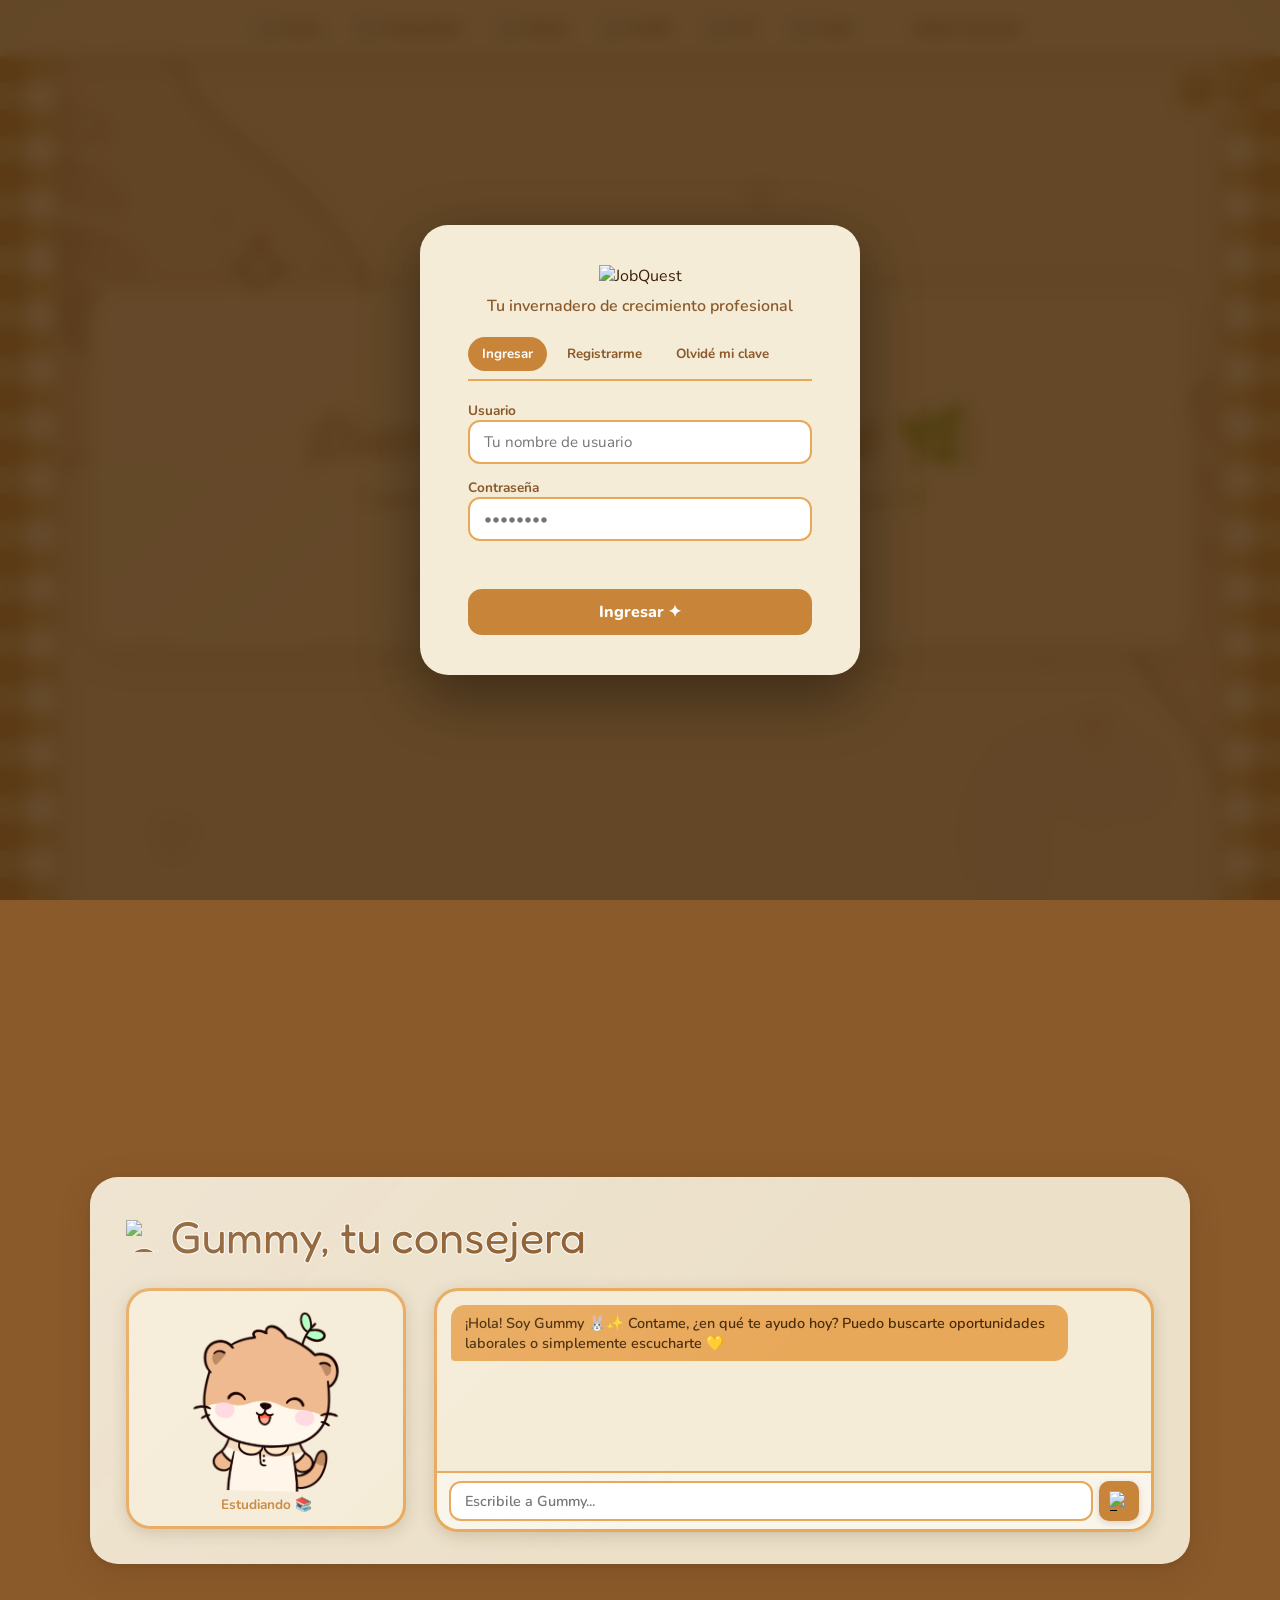
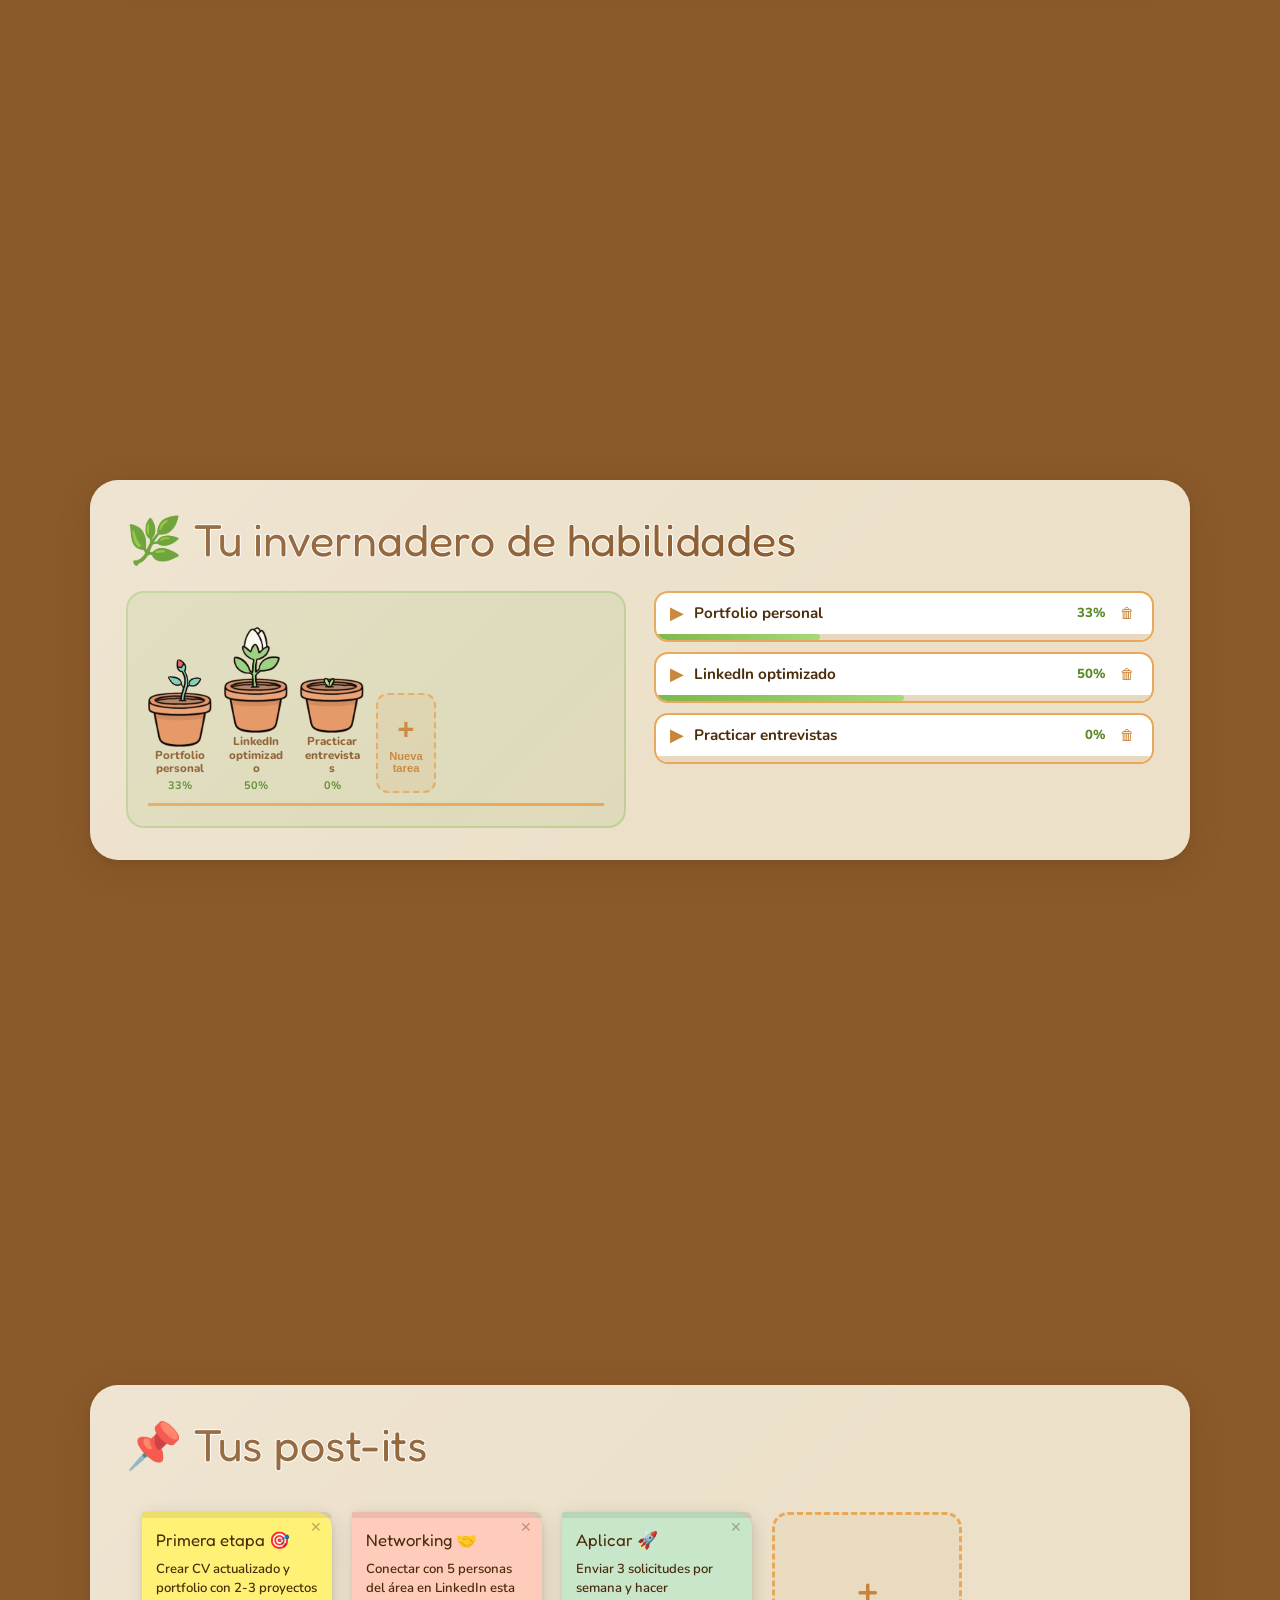
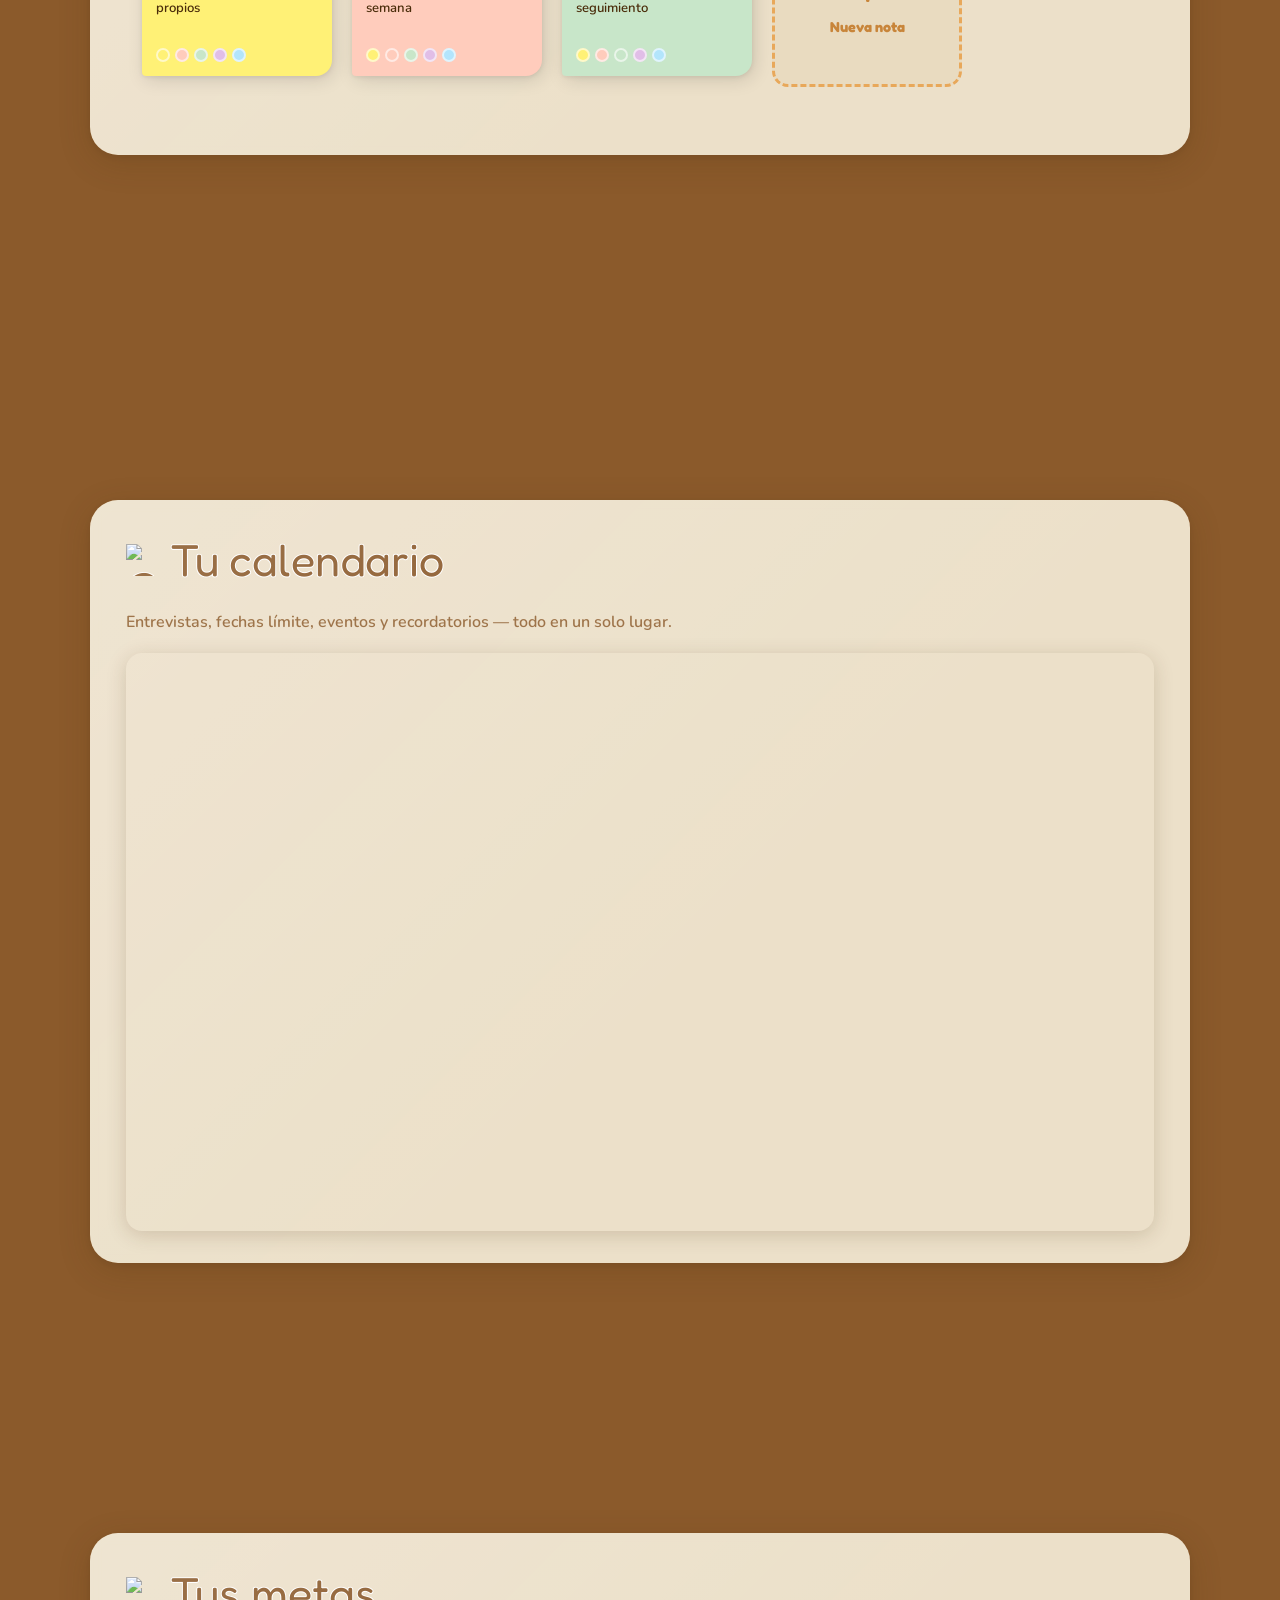
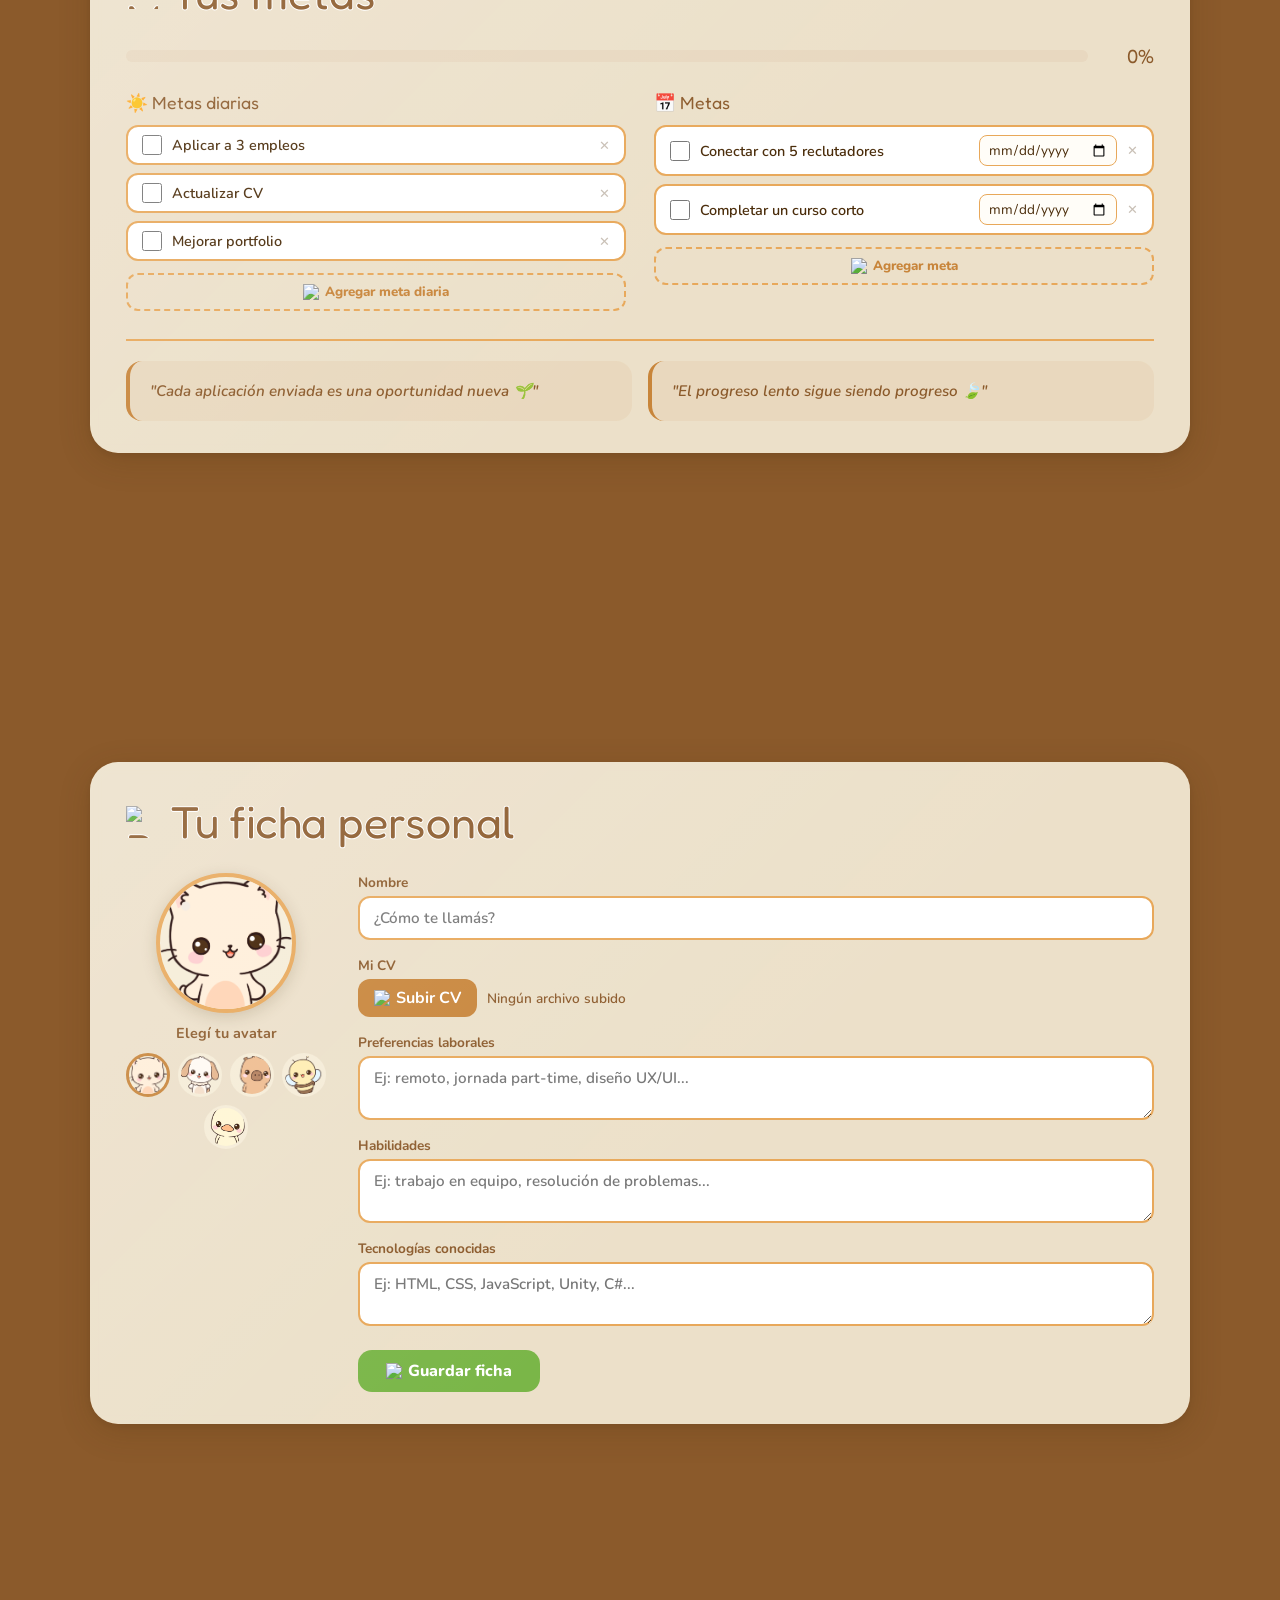
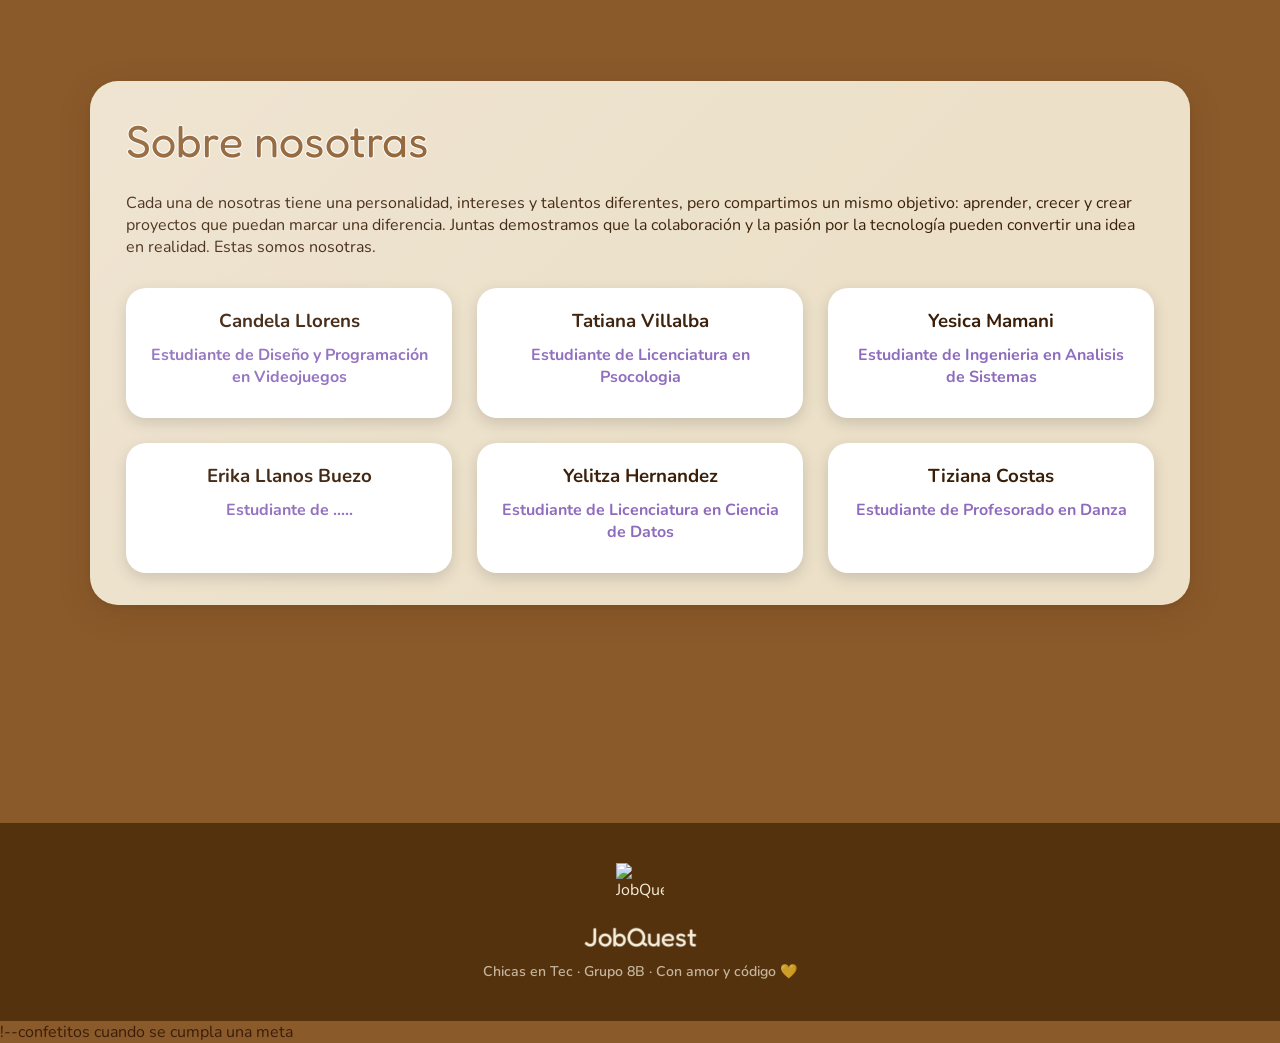
==== MainStructure.html @ 1eeaf011 "Agregué sección Sobre nosotras" ====
<!DOCTYPE html>
<!--
  ╔══════════════════════════════════════════════════════════════╗
  ║               JOBQUEST ✿ GUMMY ✿ TU ESPACIO COZY            ║
  ║         Chicas en Tec · Grupo 8B                            ║
  ╠══════════════════════════════════════════════════════════════╣
  ║  IMÁGENES REQUERIDAS (colocar en la misma carpeta):          ║
  ║    gummy-idle1.png  gummy-idle2.png  gummy-pat.png  gummy-study.png ║
  ║    avatar-bunny.png  avatar-cat.png  avatar-fox.png  avatar-panda.png ║
  ║    avatar-koala.png  avatar-raccoon.png  avatar-cow.png  avatar-pig.png ║
  ║    avatar-octopus.png  avatar-butterfly.png                        ║
  ║    bg-pattern-1.png  bg-pattern-2.png  frame-left.png  frame-right.png ║
  ║    icon-home.png  icon-calendar.png  icon-goals.png  icon-profile.png ║
  ║    icon-cv.png  icon-chat.png  icon-sfx.png  icon-sfx-muted.png    ║
  ║    icon-music.png  icon-music-muted.png  icon-send.png  icon-add.png ║
  ║    icon-expand.png  icon-delete.png  icon-check.png  icon-uncheck.png ║
  ║    icon-save.png  icon-upload.png  icon-close.png                  ║
  ║    icon-track-0.png  icon-track-1.png  icon-track-2.png  icon-track-off.png ║
  ║    badge-space.png  badge-rhythm.png  badge-future.png            ║
  ║    logo-jobquest.png  footer-emoji.png                           ║
  ╚══════════════════════════════════════════════════════════════╝
-->
<html lang="es">
<head>
  <meta charset="UTF-8">
  <meta name="viewport" content="width=device-width, initial-scale=1.0">
  <title>JobQuest ✿ Gummy, tu espacio cozy</title>

  <link href="https://fonts.googleapis.com/css2?family=Nunito:wght@400;600;700;800;900&family=Fredoka+One&display=swap" rel="stylesheet">
  <link rel="stylesheet" href="MainStyle.css">
</head>

<body class="day">

<!-- ═══════════════════════════════════════════════════════════════
     PANTALLA DE LOGIN
═════════════════════════════════════════════════════════════════ -->
<div id="login-screen">
  <div class="login-card reveal visible">
    <div class="login-logo"><img src="logo-jobquest.png" alt="JobQuest" class="login-logo-img"></div>
    <div class="login-sub">Tu invernadero de crecimiento profesional</div>

    <div class="login-tabs">
      <button class="login-tab-btn interactive active" data-tab="ingresar">Ingresar</button>
      <button class="login-tab-btn interactive" data-tab="registrarme">Registrarme</button>
      <button class="login-tab-btn interactive" data-tab="recuperar">Olvidé mi clave</button>
    </div>

    <form class="login-tab-panel active" id="tab-ingresar" autocomplete="off">
      <label class="login-label">Usuario
        <input type="text" id="login-user" class="login-input" placeholder="Tu nombre de usuario" required>
      </label>
      <label class="login-label">Contraseña
        <input type="password" id="login-pass" class="login-input" placeholder="••••••••" required>
      </label>
      <div class="login-error" id="login-error"></div>
      <button type="submit" class="login-submit-btn interactive">Ingresar ✦</button>
    </form>

    <form class="login-tab-panel" id="tab-registrarme" autocomplete="off">
      <label class="login-label">Nombre
        <input type="text" id="register-name" class="login-input" placeholder="¿Cómo te llamás?" required>
      </label>
      <label class="login-label">Usuario
        <input type="text" id="register-user" class="login-input" placeholder="Elegí un usuario" required>
      </label>
      <label class="login-label">Contraseña
        <input type="password" id="register-pass" class="login-input" placeholder="••••••••" required>
      </label>
      <div class="login-error" id="register-error"></div>
      <button type="submit" class="login-submit-btn interactive">Crear mi cuenta 🌱</button>
    </form>

    <form class="login-tab-panel" id="tab-recuperar" autocomplete="off">
      <label class="login-label">Usuario o email
        <input type="text" id="recover-user" class="login-input" placeholder="Tu usuario o email" required>
      </label>
      <div class="login-note">🌿 Por ahora esta función funciona solo con Local Storage.</div>
      <button type="submit" class="login-submit-btn interactive">Enviar instrucciones</button>
    </form>
  </div>
</div>

<!-- ── BARRA DE ATAJOS SUPERIOR (sticky) ──────────────────────── -->
<nav class="top-navbar" id="top-navbar">
  <a href="#section-inicio"><img src="icon-home.png" alt="Inicio" class="nav-icon"> Inicio</a>
  <a href="#section-calendario"><img src="icon-calendar.png" alt="Calendario" class="nav-icon"> Calendario</a>
  <a href="#section-metas"><img src="icon-goals.png" alt="Metas" class="nav-icon"> Metas</a>
  <a href="#section-perfil"><img src="icon-profile.png" alt="Perfil" class="nav-icon"> Perfil</a>
  <a href="#cv-upload"><img src="icon-cv.png" alt="CV" class="nav-icon"> CV</a>
  <a href="#section-mascota"><img src="icon-chat.png" alt="Chat" class="nav-icon"> Chat</a>
  <a href="#section-nosotras"><span class="nav-icon"></span> Sobre nosotras</a>
</a>
</nav>

<!-- ═══════════════════════════════════════════════════════════════
     PANTALLA DE CARGA
═════════════════════════════════════════════════════════════════ -->
<div id="loading-overlay">
  <div class="loading-text">✿ Gummy te espera ✿</div>
  <div class="loading-bounce">
    <span></span><span></span><span></span>
  </div>
</div>

<!-- CONTROLES DE SONIDO -->
<div class="sound-controls">
  <button class="sound-btn" id="sfx-btn" title="Efectos de sonido"><img src="icon-sfx.png" alt="Sonido" id="sfx-icon"></button>
  <button class="sound-btn" id="music-btn" title="Música"><img src="icon-music.png" alt="Música" id="music-icon"></button>
  <div class="track-selector" id="track-selector">
    <button class="track-btn active" data-track="0"><img src="icon-track-0.png" alt="Café" class="track-icon"> Café Cozy</button>
    <button class="track-btn" data-track="1"><img src="icon-track-1.png" alt="Lluvia" class="track-icon"> Lluvia & Jazz</button>
    <button class="track-btn" data-track="2"><img src="icon-track-2.png" alt="Otoño" class="track-icon"> Otoño Suave</button>
    <button class="track-btn" data-track="-1" style="border-top:1.5px solid var(--caramel-light); margin-top:2px; padding-top:8px">
      <img src="icon-track-off.png" alt="Sin música" class="track-icon"> Ninguna
    </button>
  </div>
</div>

<!-- ── MARCOS LATERALES DECORATIVOS ──────────────────────────── -->
<div class="side-border left"></div>
<div class="side-border right"></div>

<!-- ═══════════════════════════════════════════════════════════════
     APP — CONTENEDOR PRINCIPAL
═════════════════════════════════════════════════════════════════ -->
<div id="app">

  <!-- ─────────────────────────────────────────────────────────────
       SECCIÓN 1: TÍTULO PRINCIPAL + BIENVENIDA
  ────────────────────────────────────────────────────────────── -->
  <section class="section bg-inicio" id="section-inicio">
    <div class="card welcome-card reveal">
      <div class="title-logo-row">
        <img src="logo-jobquest.png" alt="JobQuest" class="title-logo-img">
        <span class="title-platform-name">JobQuest</span>
      </div>
      <div class="greeting-line">
        <span id="typed-greeting"></span><span class="cursor-blink"></span>
      </div>
      <div class="motivational-quote" id="motivational-quote">
        "Cada pequeño paso cuenta. ¡Hoy es un buen día para empezar! 🌱"
      </div>
      <div class="welcome-decorations">
        <div class="deco-badge"><img src="badge-space.png" alt="Tu espacio" class="badge-icon"> Tu espacio</div>
        <div class="deco-badge"><img src="badge-rhythm.png" alt="Tu ritmo" class="badge-icon"> Tu ritmo</div>
        <div class="deco-badge"><img src="badge-future.png" alt="Tu futuro" class="badge-icon"> Tu futuro</div>
      </div>
    </div>
  </section>

  <!-- ─────────────────────────────────────────────────────────────
       SECCIÓN 2: MASCOTA + CHAT (destacado)
  ────────────────────────────────────────────────────────────── -->
  <section class="section bg-mascota" id="section-mascota">
    <div class="card mascota-card reveal">
      <div class="section-title"><img src="icon-chat.png" alt="Chat" class="section-icon"> Gummy, tu consejera</div>
      <div class="mascota-layout">
        <div class="gummy-panel">
          <div class="gummy-frame">
            <div id="gummy-wrapper">
              <img id="MainPet" src="gummy-idle1.png" alt="Gummy, tu consejera" />
            </div>
            <div class="gummy-state-label" id="gummy-state-label">¡Hola! 🐰</div>
          </div>
        </div>
        <div class="gummy-chat">
          <div class="chat-messages" id="chat-messages">
            <div class="chat-msg gummy">
              ¡Hola! Soy Gummy 🐰✨ Contame, ¿en qué te ayudo hoy?
              Puedo buscarte oportunidades laborales o simplemente escucharte 💛
            </div>
          </div>
          <div class="chat-input-row">
            <input type="text" class="chat-input" id="chat-input" placeholder="Escribile a Gummy..." autocomplete="off"/>
            <button class="chat-send-btn" id="chat-send-btn"><img src="icon-send.png" alt="Enviar"></button>
          </div>
        </div>
      </div>
    </div>
  </section>

  <!-- ─────────────────────────────────────────────────────────────
       SECCIÓN 3: INVERNADERO DE HABILIDADES
  ────────────────────────────────────────────────────────────── -->
  <section class="section bg-greenhouse" id="section-greenhouse">
    <div class="card greenhouse-card reveal">
      <div class="section-title">🌿 Tu invernadero de habilidades</div>
      <div class="greenhouse-layout">
        <div class="plants-area">
          <div class="plants-row" id="plants-row"></div>
        </div>
        <div class="tasks-area" id="tasks-area"></div>
      </div>
    </div>
  </section>

  <!-- ─────────────────────────────────────────────────────────────
       SECCIÓN 4: POST-ITS (tablón de corcho)
  ────────────────────────────────────────────────────────────── -->
  <section class="section bg-postits" id="section-postits">
    <div class="card postits-card reveal">
      <div class="section-title">📌 Tus post-its</div>
      <div class="postits-container" id="postits-container"></div>
    </div>
  </section>

  <!-- ─────────────────────────────────────────────────────────────
       SECCIÓN 5: GOOGLE CALENDAR
  ────────────────────────────────────────────────────────────── -->
  <section class="section bg-calendario" id="section-calendario">
    <div class="card calendar-card reveal">
      <div class="section-title"><img src="icon-calendar.png" alt="Calendario" class="section-icon"> Tu calendario</div>
      <p class="calendar-subtitle">Entrevistas, fechas límite, eventos y recordatorios — todo en un solo lugar.</p>
      <div class="calendar-frame-wrap">
        <iframe class="calendar-iframe" src="https://calendar.google.com/calendar/embed?src=es.argentina%23holiday%40group.v.calendar.google.com&ctz=America%2FArgentina%2FBuenos_Aires" style="border:0" frameborder="0" scrolling="no"></iframe>
      </div>
    </div>
  </section>

  <!-- ─────────────────────────────────────────────────────────────
       SECCIÓN 6: LISTA DE METAS + FRASES MOTIVACIONALES
  ────────────────────────────────────────────────────────────── -->
  <section class="section bg-metas" id="section-metas">
    <div class="card metas-card reveal">
      <div class="section-title"><img src="icon-goals.png" alt="Metas" class="section-icon"> Tus metas</div>

      <div class="metas-progress-row">
        <div class="metas-progress-bar">
          <div class="metas-progress-fill" id="metas-progress-fill"></div>
        </div>
        <span class="metas-progress-pct" id="metas-progress-pct">0%</span>
      </div>

      <div class="metas-columns">
        <div class="metas-col">
          <div class="metas-col-title">☀️ Metas diarias</div>
          <div class="metas-list" id="metas-list-daily"></div>
          <button class="add-meta-btn interactive" data-period="daily"><img src="icon-add.png" alt="Agregar" class="btn-icon"> Agregar meta diaria</button>
        </div>
        <div class="metas-col">
          <div class="metas-col-title">📅 Metas</div>
          <div class="metas-list" id="metas-list-weekly"></div>
          <button class="add-meta-btn interactive" data-period="weekly"><img src="icon-add.png" alt="Agregar" class="btn-icon"> Agregar meta</button>
        </div>
      </div>

      <div class="quotes-section" id="quotes-section">
        <div class="quote-bubble" id="quote-bubble-1"></div>
        <div class="quote-bubble" id="quote-bubble-2"></div>
      </div>
    </div>
  </section>

  <!-- ─────────────────────────────────────────────────────────────
       SECCIÓN 7: PERFIL DEL USUARIO
  ────────────────────────────────────────────────────────────── -->
  <section class="section bg-perfil" id="section-perfil">
    <div class="card perfil-card reveal">
      <div class="section-title"><img src="icon-profile.png" alt="Perfil" class="section-icon"> Tu ficha personal</div>

      <div class="perfil-layout">

        <!-- FOTO DE PERFIL -->
        <div class="perfil-avatar-block">
          <div class="perfil-avatar-preview" id="perfil-avatar-preview">
            <img src="avatar-bunny.png" alt="Avatar" id="avatar-img" />
          </div>
          <div class="perfil-avatar-label">Elegí tu avatar</div>
          <div class="avatar-options" id="avatar-options">
            <!-- Las opciones de avatar se generan en MainJS.js -->
          </div>
        </div>

        <!-- FICHA / LIBRETA -->
        <div class="perfil-info-block">
          <label class="perfil-field">
            <span class="perfil-field-label">Nombre</span>
            <input type="text" id="perfil-nombre" class="perfil-input" placeholder="¿Cómo te llamás?">
          </label>

          <label class="perfil-field" id="cv-upload">
            <span class="perfil-field-label">Mi CV</span>
            <div class="perfil-file-row">
              <input type="file" id="perfil-cv" class="perfil-file-input" accept=".pdf,.doc,.docx">
              <label for="perfil-cv" class="perfil-file-btn interactive"><img src="icon-upload.png" alt="Subir" class="btn-icon"> Subir CV</label>
              <span class="perfil-file-name" id="perfil-cv-name">Ningún archivo subido</span>
            </div>
          </label>

          <label class="perfil-field">
            <span class="perfil-field-label">Preferencias laborales</span>
            <textarea id="perfil-preferencias" class="perfil-textarea" rows="2" placeholder="Ej: remoto, jornada part-time, diseño UX/UI..."></textarea>
          </label>

          <label class="perfil-field">
            <span class="perfil-field-label">Habilidades</span>
            <textarea id="perfil-habilidades" class="perfil-textarea" rows="2" placeholder="Ej: trabajo en equipo, resolución de problemas..."></textarea>
          </label>

          <label class="perfil-field">
            <span class="perfil-field-label">Tecnologías conocidas</span>
            <textarea id="perfil-tecnologias" class="perfil-textarea" rows="2" placeholder="Ej: HTML, CSS, JavaScript, Unity, C#..."></textarea>
          </label>

          <div class="perfil-save-row">
            <button class="perfil-save-btn interactive" id="perfil-save-btn"><img src="icon-save.png" alt="Guardar" class="btn-icon"> Guardar ficha</button>
            <span class="perfil-save-msg" id="perfil-save-msg"></span>
          </div>
        </div>
      </div>
    </div>
  </section>

  <!-- SECCIÓN 8: SOBRE NOSOTRAS -->
<section class="section bg-nosotras" id="section-nosotras">
  <div class="card nosotras-card reveal">
    <div class="section-title"> Sobre nosotras</div>

    <p class="nosotras-texto">
      Cada una de nosotras tiene una personalidad, intereses y talentos diferentes, pero compartimos un mismo objetivo:
      aprender, crecer y crear proyectos que puedan marcar una diferencia. Juntas demostramos que la colaboración y la pasión
      por la tecnología pueden convertir una idea en realidad. Estas somos nosotras.
    </p>

    <div class="equipo-grid">
      <article class="integrante-card">
        <h3> Candela Llorens</h3>
        <p class="integrante-rol"> Estudiante de Diseño y Programación en Videojuegos</p>
      </article>

      <article class="integrante-card">
      
        <h3>Tatiana Villalba</h3>
        <p class="integrante-rol">Estudiante de Licenciatura en Psocologia</p>
      </article>

      <article class="integrante-card">
        <h3>Yesica Mamani</h3>
        <p class="integrante-rol"> Estudiante de Ingenieria en Analisis de Sistemas</p>
      </article>

      <article class="integrante-card">
        <h3> Erika Llanos Buezo</h3>
        <p class="integrante-rol"> Estudiante de .....</p>
      </article>

        <article class="integrante-card">
        <h3> Yelitza Hernandez</h3>
        <p class="integrante-rol"> Estudiante de Licenciatura en Ciencia de Datos</p>
     </article>

       <article class="integrante-card">
        <h3> Tiziana Costas</h3>
        <p class="integrante-rol"> Estudiante de Profesorado en Danza</p>
      </article>


    </div>
  </div>
</section>


  <!-- FOOTER -->
  <footer class="section bg-footer" id="section-footer">
    <div class="footer-inner">
      <img src="footer-emoji.png" alt="JobQuest" class="footer-emoji">
      <div class="footer-logo">JobQuest</div>
      <div class="footer-sub">Chicas en Tec · Grupo 8B · Con amor y código 💛</div>
    </div>
  </footer>

</div><!-- fin #app -->

<script src="MainJS.js"></script>
<div id="confetti-container"></div> !--confetitos cuando se cumpla una meta 

</body>
</html>
---- MainStyle.css ----
/*
╔══════════════════════════════════════════════════════════════════╗
║                    GUMMY ✿ STYLE.CSS                            ║
╚══════════════════════════════════════════════════════════════════╝
*/

:root {
  --cream: #F5ECD7;
  --caramel: #C8853A;
  --caramel-dark: #8B5A2B;
  --caramel-light: #E8A85A;
  --brown-dark: #4A2C0A;
  --white: #FFFDF7;
  --green: #7AB648;
  --green-dark: #5A8A28;
  --green-light: #A8D878;
  --text-dark: #3A1E08;
  --text-light: #FFFDF7;
  --shadow: rgba(74, 44, 10, 0.18);
  --font-body: 'Nunito', sans-serif;
  --font-display: 'Fredoka One', cursive;
}

*, *::before, *::after {
  box-sizing: border-box;
  margin: 0;
  padding: 0;
}

html { scroll-behavior: smooth; }

body {
  font-family: var(--font-body);
  background: var(--caramel-dark);
  color: var(--text-dark);
  overflow-x: hidden;
  cursor: url("data:image/svg+xml,%3Csvg xmlns='http://www.w3.org/2000/svg' width='24' height='24' viewBox='0 0 24 24'%3E%3Ccircle cx='12' cy='12' r='9' fill='%23C8853A' stroke='white' stroke-width='2.5'/%3E%3Ccircle cx='12' cy='12' r='3' fill='white'/%3E%3C/svg%3E") 12 12, auto;
}

a, button, .interactive {
  cursor: url("data:image/svg+xml,%3Csvg xmlns='http://www.w3.org/2000/svg' width='28' height='28' viewBox='0 0 28 28'%3E%3Ccircle cx='14' cy='14' r='11' fill='%238B5A2B' stroke='%23FFFDF7' stroke-width='2.5'/%3E%3Ccircle cx='14' cy='14' r='4' fill='%23FFFDF7'/%3E%3C/svg%3E") 14 14, pointer;
}

.reveal {
  opacity: 0;
  transform: scale(0.92) translateY(24px);
  transition: opacity 0.7s cubic-bezier(.22,.68,0,1.2), transform 0.7s cubic-bezier(.22,.68,0,1.2);
}
.reveal.visible { opacity: 1; transform: scale(1) translateY(0); }

/* ── CONTROLES DE SONIDO ── */
.sound-controls {
  position: fixed;
  top: 70px;
  right: 18px;
  z-index: 200;
  display: flex;
  gap: 8px;
}

.sound-btn {
  width: 38px; height: 38px;
  border-radius: 50%;
  border: 2.5px solid var(--cream);
  background: var(--caramel);
  display: flex;
  align-items: center;
  justify-content: center;
  transition: transform 0.2s, background 0.2s;
  box-shadow: 0 2px 8px var(--shadow);
  padding: 0;
}
.sound-btn:hover { transform: scale(1.12); background: var(--caramel-light); }
.sound-btn.muted { background: var(--caramel-dark); opacity: 0.6; }
.sound-btn img { width: 18px; height: 18px; object-fit: contain; }

.track-selector {
  display: none;
  position: absolute;
  top: 46px;
  right: 0;
  background: var(--cream);
  border-radius: 12px;
  padding: 8px;
  box-shadow: 0 4px 16px var(--shadow);
  gap: 6px;
  flex-direction: column;
  min-width: 160px;
}
.track-selector.open { display: flex; }

.track-btn {
  background: var(--caramel-light);
  border: none;
  border-radius: 8px;
  padding: 6px 12px;
  font-family: var(--font-body);
  font-size: 13px;
  font-weight: 700;
  color: var(--brown-dark);
  transition: background 0.2s, transform 0.15s;
  display: flex;
  align-items: center;
  gap: 8px;
}
.track-btn:hover { background: var(--caramel); color: white; transform: scale(1.04); }
.track-btn.active { background: var(--caramel-dark); color: white; }
.track-icon { width: 16px; height: 16px; object-fit: contain; }

/* ── LAYOUT PRINCIPAL ── */
#app {
  position: relative;
  z-index: 10;
  min-height: 100vh;
}

.section {
  min-height: 100vh;
  display: flex;
  align-items: center;
  justify-content: center;
  padding: 100px 60px 60px;
  position: relative;
}

/* ── FONDOS POR SECCIÓN ── */
.bg-inicio,
.bg-mascota,
.bg-greenhouse,
.bg-postits,
.bg-calendario,
.bg-metas,
.bg-perfil {
  background-size: cover;
  background-position: center;
  background-attachment: fixed;
}

.bg-inicio { background-image: url('bg-pattern-1.png'); }
.bg-mascota { background-image: url('bg-pattern-1.png'); }
.bg-greenhouse { background-image: url('bg-pattern-1.png'); }
.bg-postits { background-image: url('bg-pattern-1.png'); }
.bg-calendario { background-image: url('bg-pattern-1.png'); }
.bg-metas { background-image: url('bg-pattern-1.png'); }
.bg-perfil { background-image: url('bg-pattern-1.png'); }

.bg-pattern-2 .bg-inicio,
.bg-pattern-2 .bg-mascota,
.bg-pattern-2 .bg-greenhouse,
.bg-pattern-2 .bg-postits,
.bg-pattern-2 .bg-calendario,
.bg-pattern-2 .bg-metas,
.bg-pattern-2 .bg-perfil {
  background-image: url('bg-pattern-2.png');
}

.bg-footer {
  background: rgba(74, 44, 10, 0.85);
}

/* ── TARJETAS ── */
.card {
  background: rgba(245, 236, 215, 0.92);
  backdrop-filter: blur(6px);
  border-radius: 28px;
  padding: 32px 36px;
  box-shadow: 0 8px 32px var(--shadow), 0 2px 8px rgba(0,0,0,0.08);
  position: relative;
  overflow: hidden;
  max-width: 1100px;
  width: 100%;
}
.card::before {
  content: '';
  position: absolute;
  inset: 0;
  border-radius: 28px;
  background: linear-gradient(135deg, rgba(255,255,255,0.15) 0%, transparent 60%);
  pointer-events: none;
}

.section-title {
  font-family: var(--font-display);
  font-size: clamp(1.8rem, 4vw, 2.8rem);
  color: var(--caramel-dark);
  -webkit-text-stroke: 2px white;
  paint-order: stroke fill;
  margin-bottom: 24px;
  display: flex;
  align-items: center;
  gap: 12px;
}
.section-icon { width: 32px; height: 32px; object-fit: contain; }

/* ── NAVBAR ── */
.top-navbar {
  position: fixed;
  top: 0;
  left: 0;
  right: 0;
  z-index: 300;
  display: flex;
  justify-content: center;
  gap: 8px;
  padding: 10px 20px;
  background: rgba(245, 236, 215, 0.92);
  backdrop-filter: blur(12px);
  border-bottom: 2px solid var(--caramel-light);
  flex-wrap: wrap;
  box-shadow: 0 4px 20px var(--shadow);
}
.top-navbar a {
  text-decoration: none;
  color: var(--brown-dark);
  font-weight: 800;
  padding: 8px 16px;
  border-radius: 999px;
  transition: all 0.25s ease;
  font-size: 0.92rem;
  display: flex;
  align-items: center;
  gap: 6px;
}
.top-navbar a:hover {
  background: var(--caramel);
  color: white;
  transform: translateY(-2px);
  box-shadow: 0 4px 12px rgba(200, 133, 58, 0.3);
}
.nav-icon { width: 18px; height: 18px; object-fit: contain; }

/* ── MARCOS LATERALES ── */
.side-border {
  position: fixed;
  top: 0;
  bottom: 0;
  width: 80px;
  z-index: 50;
  pointer-events: none;
  opacity: 1;
}
.side-border.left {
  left: 0;
  background-image: url('frame-left.png');
  background-repeat: repeat-y;
  background-position: top left;
  background-size: 80px auto;
}
.side-border.right {
  right: 0;
  background-image: url('frame-right.png');
  background-repeat: repeat-y;
  background-position: top right;
  background-size: 80px auto;
}

/* ── BIENVENIDA ── */
.welcome-card { text-align: center; padding: 48px 40px; }
.title-logo-row { display: flex; align-items: center; justify-content: center; gap: 12px; margin-bottom: 8px; }
.title-logo-img { width: 48px; height: 48px; object-fit: contain; }
.title-platform-name {
  font-family: var(--font-display);
  font-size: 2.8rem;
  color: var(--caramel-dark);
  -webkit-text-stroke: 3px white;
  paint-order: stroke fill;
}
.greeting-line {
  font-family: var(--font-display);
  font-size: clamp(2rem, 4.5vw, 3.6rem);
  color: var(--caramel-dark);
  line-height: 1.2;
  -webkit-text-stroke: 2.5px white;
  paint-order: stroke fill;
  letter-spacing: 0.5px;
  margin-top: 8px;
}
.cursor-blink {
  display: inline-block;
  width: 3px;
  background: var(--caramel);
  animation: blink 1s step-end infinite;
  vertical-align: middle;
  height: 1em;
  margin-left: 2px;
}
@keyframes blink { 50% { opacity: 0; } }
.motivational-quote {
  margin-top: 16px;
  font-size: 1.15rem;
  font-weight: 600;
  color: var(--caramel-dark);
  min-height: 2.5em;
  font-style: italic;
  transition: opacity 0.5s;
}
.motivational-quote.fading { opacity: 0; }
.welcome-decorations {
  display: flex;
  gap: 16px;
  margin-top: 28px;
  justify-content: center;
  flex-wrap: wrap;
}
.deco-badge {
  background: var(--caramel);
  color: white;
  font-family: var(--font-display);
  font-size: 0.95rem;
  padding: 8px 20px;
  border-radius: 999px;
  border: 2.5px solid white;
  box-shadow: 0 3px 10px var(--shadow);
  transition: transform 0.2s;
  display: flex;
  align-items: center;
  gap: 6px;
}
.deco-badge:hover { transform: scale(1.08) rotate(-2deg); }
.badge-icon { width: 20px; height: 20px; object-fit: contain; }

/* ── LOGIN ── */
.login-logo { text-align: center; margin-bottom: 8px; }
.login-logo-img { width: 80px; height: auto; object-fit: contain; }

/* ── MASCOTA + CHAT ── */
.mascota-card { max-width: 1100px; }
.mascota-layout {
  display: grid;
  grid-template-columns: 280px 1fr;
  gap: 28px;
  align-items: stretch;
}
.gummy-panel { display: flex; flex-direction: column; align-items: center; }
.gummy-frame {
  background: var(--cream);
  border-radius: 24px;
  padding: 20px 20px 12px;
  width: 100%;
  display: flex;
  flex-direction: column;
  align-items: center;
  border: 3px solid var(--caramel-light);
  box-shadow: 0 4px 16px var(--shadow);
}
#gummy-wrapper { width: 160px; height: 180px; cursor: pointer; }
#MainPet {
  width: 100%; height: 100%;
  object-fit: contain;
  transition: transform 0.3s cubic-bezier(.22,.68,0,1.5);
}
#gummy-wrapper:hover #MainPet { transform: scale(1.08); }
#gummy-wrapper:active #MainPet { transform: scale(0.95); }
.gummy-state-label {
  font-size: 0.85rem;
  color: var(--caramel);
  font-weight: 700;
  margin-top: 4px;
  min-height: 1.2em;
}
.gummy-chat {
  background: var(--cream);
  border-radius: 24px;
  border: 3px solid var(--caramel-light);
  box-shadow: 0 4px 16px var(--shadow);
  overflow: hidden;
  display: flex;
  flex-direction: column;
}
.chat-messages {
  flex: 1;
  max-height: 280px;
  overflow-y: auto;
  padding: 14px;
  display: flex;
  flex-direction: column;
  gap: 8px;
  min-height: 180px;
}
.chat-messages::-webkit-scrollbar { width: 4px; }
.chat-messages::-webkit-scrollbar-track { background: transparent; }
.chat-messages::-webkit-scrollbar-thumb { background: var(--caramel-light); border-radius: 4px; }
.chat-msg {
  max-width: 90%;
  padding: 8px 14px;
  border-radius: 14px;
  font-size: 0.9rem;
  font-weight: 600;
  line-height: 1.4;
  animation: popIn 0.3s cubic-bezier(.22,.68,0,1.3);
}
@keyframes popIn {
  from { transform: scale(0.7); opacity: 0; }
  to { transform: scale(1); opacity: 1; }
}
.chat-msg.gummy {
  background: var(--caramel-light);
  color: var(--brown-dark);
  border-radius: 14px 14px 14px 4px;
  align-self: flex-start;
}
.chat-msg.user {
  background: var(--green);
  color: white;
  border-radius: 14px 14px 4px 14px;
  align-self: flex-end;
}
.chat-msg.loading {
  background: var(--caramel-light);
  align-self: flex-start;
}
.typing-dots span {
  display: inline-block;
  width: 6px; height: 6px;
  border-radius: 50%;
  background: var(--caramel-dark);
  margin: 0 2px;
  animation: bounce 1.2s infinite;
}
.typing-dots span:nth-child(2) { animation-delay: 0.2s; }
.typing-dots span:nth-child(3) { animation-delay: 0.4s; }
@keyframes bounce {
  0%, 60%, 100% { transform: translateY(0); }
  30% { transform: translateY(-6px); }
}
.chat-input-row {
  display: flex;
  padding: 8px 12px;
  gap: 6px;
  border-top: 2px solid var(--caramel-light);
  background: rgba(255,255,255,0.5);
}
.chat-input {
  flex: 1;
  border: 2px solid var(--caramel-light);
  border-radius: 12px;
  padding: 8px 14px;
  font-family: var(--font-body);
  font-size: 0.9rem;
  font-weight: 600;
  background: white;
  color: var(--brown-dark);
  outline: none;
  transition: border-color 0.2s;
}
.chat-input:focus { border-color: var(--caramel); }
.chat-send-btn {
  background: var(--caramel);
  border: none;
  border-radius: 10px;
  width: 40px; height: 40px;
  display: flex;
  align-items: center;
  justify-content: center;
  transition: transform 0.15s, background 0.2s;
  box-shadow: 0 2px 6px var(--shadow);
  padding: 0;
}
.chat-send-btn:hover { transform: scale(1.12); background: var(--caramel-dark); }
.chat-send-btn img { width: 20px; height: 20px; object-fit: contain; }

/* ── INVERNADERO ── */
.greenhouse-layout {
  display: grid;
  grid-template-columns: 1fr 1fr;
  gap: 28px;
}
.plants-area {
  background: rgba(122, 182, 72, 0.12);
  border-radius: 18px;
  padding: 20px;
  border: 2px solid rgba(122, 182, 72, 0.3);
}
.plants-row {
  display: flex;
  gap: 12px;
  flex-wrap: wrap;
  min-height: 140px;
  align-items: flex-end;
  padding-bottom: 10px;
  border-bottom: 3px solid var(--caramel-light);
}
.plant-pot {
  display: flex;
  flex-direction: column;
  align-items: center;
  gap: 2px;
  cursor: pointer;
  transition: transform 0.2s;
}
.plant-pot:hover { transform: scale(1.08) translateY(-4px); }
.plant-img { display: block; width: 64px; height: 100px; object-fit: contain; }
.plant-label {
  font-size: 0.72rem;
  font-weight: 800;
  color: var(--caramel-dark);
  text-align: center;
  max-width: 60px;
  word-break: break-word;
  line-height: 1.2;
}
.plant-pct {
  font-size: 0.68rem;
  font-weight: 700;
  color: var(--green-dark);
}
.add-plant-btn {
  display: flex;
  flex-direction: column;
  align-items: center;
  justify-content: center;
  gap: 4px;
  width: 60px;
  height: 100px;
  border: 2.5px dashed var(--caramel-light);
  border-radius: 12px;
  background: rgba(200, 133, 58, 0.08);
  color: var(--caramel);
  font-size: 1.8rem;
  font-weight: 700;
  cursor: pointer;
  transition: background 0.2s, transform 0.15s;
}
.add-plant-btn:hover { background: rgba(200,133,58,0.18); transform: scale(1.05); }
.add-plant-btn span { font-size: 0.7rem; font-weight: 800; }

.tasks-area { display: flex; flex-direction: column; gap: 10px; }
.task-item {
  background: white;
  border-radius: 14px;
  border: 2px solid var(--caramel-light);
  overflow: hidden;
  transition: box-shadow 0.2s;
}
.task-item:hover { box-shadow: 0 4px 16px var(--shadow); }
.task-header {
  display: flex;
  align-items: center;
  padding: 10px 14px;
  gap: 10px;
  cursor: pointer;
}
.task-expand-btn {
  background: none;
  border: none;
  font-size: 1.1rem;
  color: var(--caramel);
  transition: transform 0.2s;
  flex-shrink: 0;
}
.task-item.expanded .task-expand-btn { transform: rotate(90deg); }
.task-name-input {
  flex: 1;
  border: none;
  background: transparent;
  font-family: var(--font-body);
  font-size: 0.95rem;
  font-weight: 700;
  color: var(--brown-dark);
  outline: none;
  min-width: 0;
}
.task-pct-display {
  font-size: 0.82rem;
  font-weight: 800;
  color: var(--green-dark);
  flex-shrink: 0;
}
.task-progress-bar {
  height: 6px;
  background: #E8D8C0;
  overflow: hidden;
}
.task-progress-fill {
  height: 100%;
  background: linear-gradient(90deg, var(--green), var(--green-light));
  border-radius: 0 3px 3px 0;
  transition: width 0.5s cubic-bezier(.22,.68,0,1.2);
}
.task-actions { display: flex; gap: 4px; flex-shrink: 0; }
.task-action-btn {
  background: none;
  border: none;
  font-size: 0.9rem;
  color: var(--caramel);
  padding: 2px 4px;
  border-radius: 6px;
  transition: background 0.15s, transform 0.15s;
}
.task-action-btn:hover { background: var(--cream); transform: scale(1.15); }
.subtasks-area {
  display: none;
  padding: 8px 14px 12px 28px;
  flex-direction: column;
  gap: 6px;
  border-top: 1.5px solid var(--caramel-light);
  background: rgba(245, 236, 215, 0.5);
}
.task-item.expanded .subtasks-area { display: flex; }
.subtask-row {
  display: flex;
  align-items: center;
  gap: 8px;
}
.subtask-check { width: 18px; height: 18px; accent-color: var(--green); cursor: pointer; flex-shrink: 0; }
.subtask-input {
  flex: 1;
  border: none;
  border-bottom: 1.5px solid var(--caramel-light);
  background: transparent;
  font-family: var(--font-body);
  font-size: 0.88rem;
  font-weight: 600;
  color: var(--brown-dark);
  outline: none;
  padding: 2px 0;
}
.subtask-input:focus { border-bottom-color: var(--caramel); }
.add-subtask-btn {
  background: none;
  border: none;
  color: var(--caramel);
  font-family: var(--font-body);
  font-size: 0.82rem;
  font-weight: 800;
  cursor: pointer;
  text-align: left;
  padding: 4px 0;
  transition: color 0.15s;
}
.add-subtask-btn:hover { color: var(--caramel-dark); }

/* ── POST-ITS ── */
.postits-container {
  display: flex;
  flex-wrap: wrap;
  gap: 20px;
  min-height: 420px;
  padding: 16px;
  position: relative;
  align-items: flex-start;
  align-content: flex-start;
}
.postit {
  width: 190px;
  min-height: 160px;
  border-radius: 4px 16px 16px 4px;
  padding: 18px 14px 14px;
  position: relative;
  cursor: grab;
  user-select: none;
  transition: transform 0.18s cubic-bezier(.22,.68,0,1.5), box-shadow 0.18s;
  box-shadow: 3px 4px 18px rgba(0,0,0,0.13), 0 1px 4px rgba(0,0,0,0.08);
  display: flex;
  flex-direction: column;
  gap: 6px;
}
.postit::before {
  content: '';
  position: absolute;
  top: 0; left: 0;
  width: 100%; height: 6px;
  border-radius: 4px 16px 0 0;
  background: rgba(0,0,0,0.08);
}
.postit:hover {
  transform: scale(1.07) rotate(-1.5deg);
  box-shadow: 6px 10px 28px rgba(0,0,0,0.22);
  z-index: 10;
}
.postit.dragging {
  cursor: grabbing;
  transform: scale(1.12) rotate(3deg);
  box-shadow: 10px 16px 40px rgba(0,0,0,0.3);
  z-index: 100;
  transition: none;
}
.postit.dropped { animation: boing 0.4s cubic-bezier(.22,.68,0,1.5); }
@keyframes boing {
  0% { transform: scale(1.12) rotate(3deg); }
  60% { transform: scale(0.97) rotate(-0.5deg); }
  100% { transform: scale(1) rotate(0deg); }
}
.postit-title-input {
  background: transparent;
  border: none;
  font-family: var(--font-display);
  font-size: 1.05rem;
  color: var(--brown-dark);
  outline: none;
  width: 100%;
  resize: none;
  min-height: 1.4em;
}
.postit-body-input {
  background: transparent;
  border: none;
  font-family: var(--font-body);
  font-size: 0.82rem;
  font-weight: 600;
  color: var(--brown-dark);
  outline: none;
  flex: 1;
  resize: none;
  min-height: 60px;
  line-height: 1.5;
}
.postit-title-input::placeholder, .postit-body-input::placeholder { color: rgba(74,44,10,0.35); }
.postit-delete {
  position: absolute;
  top: 8px; right: 10px;
  background: none;
  border: none;
  font-size: 0.9rem;
  color: rgba(74,44,10,0.35);
  cursor: pointer;
  transition: color 0.15s, transform 0.15s;
  line-height: 1;
}
.postit-delete:hover { color: #E05252; transform: scale(1.2); }
.postit-colors {
  display: flex;
  gap: 5px;
  margin-top: 4px;
}
.postit-color-dot {
  width: 14px; height: 14px;
  border-radius: 50%;
  cursor: pointer;
  border: 2px solid rgba(255,255,255,0.6);
  transition: transform 0.15s;
}
.postit-color-dot:hover { transform: scale(1.25); }
.add-postit-btn {
  min-height: 160px;
  border: 3px dashed var(--caramel-light);
  border-radius: 16px;
  background: rgba(200,133,58,0.06);
  color: var(--caramel);
  font-size: 2.5rem;
  font-family: var(--font-display);
  cursor: pointer;
  display: flex;
  flex-direction: column;
  align-items: center;
  justify-content: center;
  gap: 6px;
  transition: background 0.2s, transform 0.15s;
}
.add-postit-btn span { font-size: 0.9rem; font-weight: 800; }
.add-postit-btn:hover { background: rgba(200,133,58,0.14); transform: scale(1.04); }
.postit-yellow { background: #FFF176; }
.postit-peach { background: #FFCCBC; }
.postit-mint { background: #C8E6C9; }
.postit-lilac { background: #E1BEE7; }
.postit-sky { background: #B3E5FC; }

/* ── CALENDARIO ── */
.calendar-card { max-width: 1100px; }
.calendar-subtitle {
  font-size: 1rem;
  font-weight: 600;
  color: var(--caramel-dark);
  margin-bottom: 20px;
  opacity: 0.8;
}
.calendar-frame-wrap {
  position: relative;
  width: 100%;
  padding-bottom: 56.25%;
  height: 0;
  overflow: hidden;
  border-radius: 16px;
  box-shadow: 0 4px 20px var(--shadow);
}
.calendar-iframe {
  position: absolute;
  top: 0; left: 0;
  width: 100%; height: 100%;
  border-radius: 16px;
}

/* ── METAS ── */
.metas-card { max-width: 1100px; }
.metas-progress-row {
  display: flex;
  align-items: center;
  gap: 16px;
  margin-bottom: 24px;
}
.metas-progress-bar {
  flex: 1;
  height: 12px;
  background: #E8D8C0;
  border-radius: 999px;
  overflow: hidden;
}
.metas-progress-fill {
  height: 100%;
  background: linear-gradient(90deg, var(--caramel), var(--green));
  border-radius: 999px;
  transition: width 0.6s cubic-bezier(.22,.68,0,1.2);
  width: 0%;
}
.metas-progress-pct {
  font-family: var(--font-display);
  font-size: 1.2rem;
  color: var(--caramel-dark);
  min-width: 50px;
  text-align: right;
}
.metas-columns {
  display: grid;
  grid-template-columns: 1fr 1fr;
  gap: 28px;
  margin-bottom: 28px;
}
.metas-col-title {
  font-family: var(--font-display);
  font-size: 1.1rem;
  color: var(--caramel-dark);
  margin-bottom: 12px;
}
.metas-list {
  display: flex;
  flex-direction: column;
  gap: 8px;
  margin-bottom: 12px;
  min-height: 60px;
}
.meta-item {
  display: flex;
  align-items: center;
  gap: 10px;
  background: white;
  padding: 8px 14px;
  border-radius: 12px;
  border: 2px solid var(--caramel-light);
  transition: background 0.2s;
}
.meta-item:hover { background: rgba(245, 236, 215, 0.5); }
.meta-item.done { opacity: 0.6; }
.meta-item.done .meta-text { text-decoration: line-through; }
.meta-check {
  width: 20px; height: 20px;
  accent-color: var(--green);
  cursor: pointer;
  flex-shrink: 0;
}
.meta-date {
  border: 1px solid var(--caramel-light);
  border-radius: 8px;
  padding: 4px 8px;
  font-family: var(--font-body);
  font-size: 0.85rem;
  background: #fffdf8;
  color: var(--brown-dark);
  cursor: pointer;
}

.meta-date:focus {
  outline: none;
  border-color: var(--green);
}

.meta-text {
  flex: 1;
  font-weight: 600;
  color: var(--brown-dark);
  border: none;
  background: transparent;
  font-family: var(--font-body);
  font-size: 0.9rem;
  outline: none;
}
.meta-delete {
  background: none;
  border: none;
  color: rgba(74,44,10,0.3);
  cursor: pointer;
  font-size: 0.8rem;
  transition: color 0.15s;
}
.meta-delete:hover { color: #E05252; }
.add-meta-btn {
  background: none;
  border: 2px dashed var(--caramel-light);
  border-radius: 12px;
  padding: 8px 16px;
  font-family: var(--font-body);
  font-weight: 800;
  color: var(--caramel);
  cursor: pointer;
  transition: background 0.2s;
  width: 100%;
  display: flex;
  align-items: center;
  justify-content: center;
  gap: 6px;
}
.add-meta-btn:hover { background: rgba(200,133,58,0.1); }
.btn-icon { width: 16px; height: 16px; object-fit: contain; }

.quotes-section {
  display: grid;
  grid-template-columns: 1fr 1fr;
  gap: 16px;
  margin-top: 12px;
  padding-top: 20px;
  border-top: 2px solid var(--caramel-light);
}
.quote-bubble {
  background: rgba(200, 133, 58, 0.08);
  border-radius: 16px;
  padding: 16px 20px;
  font-size: 0.95rem;
  font-weight: 600;
  color: var(--caramel-dark);
  font-style: italic;
  border-left: 4px solid var(--caramel);
  transition: opacity 0.5s;
  min-height: 60px;
  display: flex;
  align-items: center;
}
.quote-bubble.fading { opacity: 0; }


/* ── PERFIL ── */
.perfil-card { max-width: 1100px; }
.perfil-layout {
  display: grid;
  grid-template-columns: 200px 1fr;
  gap: 32px;
}
.perfil-avatar-block {
  display: flex;
  flex-direction: column;
  align-items: center;
  gap: 10px;
}
.perfil-avatar-preview {
  width: 140px;
  height: 140px;
  border-radius: 50%;
  background: var(--cream);
  border: 4px solid var(--caramel-light);
  display: flex;
  align-items: center;
  justify-content: center;
  overflow: hidden;
  box-shadow: 0 4px 16px var(--shadow);
  transition: transform 0.3s;
}
.perfil-avatar-preview:hover { transform: scale(1.05); }
.perfil-avatar-preview img {
  width: 100%;
  height: 100%;
  object-fit: cover;
}
.perfil-avatar-label {
  font-weight: 700;
  color: var(--caramel-dark);
  font-size: 0.9rem;
}
.avatar-options {
  display: flex;
  gap: 8px;
  flex-wrap: wrap;
  justify-content: center;
}
.avatar-option {
  width: 44px;
  height: 44px;
  border-radius: 50%;
  border: 3px solid transparent;
  background: var(--cream);
  overflow: hidden;
  cursor: pointer;
  transition: border-color 0.2s, transform 0.2s;
}
.avatar-option img {
  width: 100%;
  height: 100%;
  object-fit: cover;
}
.avatar-option:hover { transform: scale(1.15); }
.avatar-option.active { border-color: var(--caramel); }

.perfil-info-block {
  display: flex;
  flex-direction: column;
  gap: 16px;
}
.perfil-field {
  display: flex;
  flex-direction: column;
  gap: 4px;
}
.perfil-field-label {
  font-weight: 700;
  color: var(--caramel-dark);
  font-size: 0.85rem;
}
.perfil-input, .perfil-textarea {
  padding: 10px 14px;
  border: 2px solid var(--caramel-light);
  border-radius: 12px;
  font-family: var(--font-body);
  font-size: 0.95rem;
  font-weight: 600;
  background: white;
  color: var(--brown-dark);
  outline: none;
  transition: border-color 0.2s;
}
.perfil-input:focus, .perfil-textarea:focus { border-color: var(--caramel); }
.perfil-textarea { resize: vertical; }
.perfil-file-row {
  display: flex;
  gap: 10px;
  align-items: center;
  flex-wrap: wrap;
}
.perfil-file-input { display: none; }
.perfil-file-btn {
  background: var(--caramel);
  color: white;
  padding: 8px 16px;
  border-radius: 12px;
  font-weight: 700;
  cursor: pointer;
  transition: background 0.2s;
  display: flex;
  align-items: center;
  gap: 6px;
}
.perfil-file-btn:hover { background: var(--caramel-dark); }
.perfil-file-name {
  font-size: 0.85rem;
  color: var(--caramel-dark);
  font-weight: 600;
}
.perfil-save-row {
  display: flex;
  align-items: center;
  gap: 16px;
  margin-top: 8px;
}
.perfil-save-btn {
  background: var(--green);
  color: white;
  border: none;
  padding: 10px 28px;
  border-radius: 14px;
  font-family: var(--font-body);
  font-weight: 800;
  font-size: 1rem;
  cursor: pointer;
  transition: background 0.2s, transform 0.15s;
  display: flex;
  align-items: center;
  gap: 6px;
}
.perfil-save-btn:hover { background: var(--green-dark); transform: scale(1.03); }
.perfil-save-msg { font-weight: 600; color: var(--green-dark); }

/* ── FOOTER ── */
#section-footer {
  min-height: unset;
  padding: 40px 24px;
  display: flex;
  align-items: center;
  justify-content: center;
}
.footer-inner {
  display: flex;
  flex-direction: column;
  align-items: center;
  gap: 10px;
  color: var(--cream);
}
.footer-emoji { width: 48px; height: 48px; object-fit: contain; }
.footer-logo {
  font-family: var(--font-display);
  font-size: 1.6rem;
  -webkit-text-stroke: 1.5px rgba(255,255,255,0.3);
  paint-order: stroke fill;
}
.footer-sub { font-size: 0.88rem; font-weight: 600; opacity: 0.7; }

/* ── LOGIN ── */
#login-screen {
  position: fixed;
  inset: 0;
  z-index: 9998;
  background: rgba(74, 44, 10, 0.85);
  backdrop-filter: blur(8px);
  display: flex;
  align-items: center;
  justify-content: center;
  transition: opacity 0.6s, visibility 0.6s;
}
#login-screen.hidden { opacity: 0; visibility: hidden; pointer-events: none; }
.login-card {
  background: var(--cream);
  border-radius: 28px;
  padding: 40px 48px;
  max-width: 440px;
  width: 100%;
  box-shadow: 0 20px 60px rgba(0,0,0,0.4);
}
.login-sub {
  text-align: center;
  color: var(--caramel-dark);
  font-weight: 600;
  margin-top: 4px;
  margin-bottom: 20px;
}
.login-tabs {
  display: flex;
  gap: 6px;
  margin-bottom: 20px;
  border-bottom: 2px solid var(--caramel-light);
  padding-bottom: 8px;
}
.login-tab-btn {
  background: none;
  border: none;
  padding: 8px 14px;
  font-family: var(--font-body);
  font-weight: 700;
  color: var(--caramel-dark);
  border-radius: 999px;
  transition: background 0.2s;
  cursor: pointer;
}
.login-tab-btn:hover { background: rgba(200,133,58,0.1); }
.login-tab-btn.active { background: var(--caramel); color: white; }
.login-tab-panel {
  display: none;
  flex-direction: column;
  gap: 14px;
}
.login-tab-panel.active { display: flex; }
.login-label {
  font-weight: 700;
  color: var(--caramel-dark);
  font-size: 0.85rem;
}
.login-input {
  padding: 10px 14px;
  border: 2px solid var(--caramel-light);
  border-radius: 12px;
  font-family: var(--font-body);
  font-size: 0.95rem;
  width: 100%;
  background: white;
  color: var(--brown-dark);
  outline: none;
  transition: border-color 0.2s;
}
.login-input:focus { border-color: var(--caramel); }
.login-error { color: #E05252; font-weight: 700; font-size: 0.85rem; min-height: 1.2em; }
.login-note {
  font-size: 0.8rem;
  color: var(--caramel-dark);
  opacity: 0.7;
  font-weight: 600;
}
.login-submit-btn {
  background: var(--caramel);
  color: white;
  border: none;
  padding: 12px;
  border-radius: 14px;
  font-family: var(--font-body);
  font-weight: 800;
  font-size: 1rem;
  cursor: pointer;
  transition: background 0.2s, transform 0.15s;
  margin-top: 4px;
}
.login-submit-btn:hover { background: var(--caramel-dark); transform: scale(1.02); }

/* ── EFECTOS ── */
.heart-particle {
  position: fixed;
  pointer-events: none;
  font-size: 1.2rem;
  z-index: 9999;
  animation: heartFly 0.9s forwards;
}
@keyframes heartFly {
  0% { opacity: 1; transform: translateY(0) scale(1); }
  100% { opacity: 0; transform: translateY(-60px) scale(1.4); }
}
#loading-overlay {
  position: fixed;
  inset: 0;
  background: var(--caramel);
  z-index: 9999;
  display: flex;
  flex-direction: column;
  align-items: center;
  justify-content: center;
  transition: opacity 0.6s;
}
#loading-overlay.hidden { opacity: 0; pointer-events: none; }
.loading-text {
  font-family: var(--font-display);
  font-size: 2rem;
  color: white;
  -webkit-text-stroke: 2px rgba(255,255,255,0.3);
}
.loading-bounce {
  display: flex;
  gap: 8px;
  margin-top: 16px;
}
.loading-bounce span {
  width: 12px; height: 12px;
  border-radius: 50%;
  background: white;
  animation: bounce 0.8s infinite alternate;
}
.loading-bounce span:nth-child(2) { animation-delay: 0.15s; }
.loading-bounce span:nth-child(3) { animation-delay: 0.30s; }

/* ── RESPONSIVE ── */
@media (max-width: 768px) {
  .section { padding: 80px 30px 40px; }
  .card { padding: 20px 18px; }
  .welcome-card { padding: 28px 20px; }
  .title-platform-name { font-size: 2rem; }
  .title-logo-img { width: 36px; height: 36px; }
  .greeting-line { font-size: 1.6rem; -webkit-text-stroke: 2px white; }
  .mascota-layout { grid-template-columns: 1fr; gap: 16px; }
  .gummy-panel { flex-direction: row; gap: 16px; align-items: center; }
  .gummy-frame { padding: 12px; flex: 0 0 auto; }
  #gummy-wrapper { width: 100px; height: 120px; }
  .gummy-chat { flex: 1; }
  .chat-messages { max-height: 150px; min-height: 100px; }
  .greenhouse-layout, .metas-columns, .perfil-layout, .quotes-section { grid-template-columns: 1fr; }
  .perfil-layout { gap: 20px; }
  .perfil-avatar-preview { width: 100px; height: 100px; }
  .top-navbar { gap: 4px; padding: 8px 12px; }
  .top-navbar a { padding: 6px 10px; font-size: 0.78rem; }
  .top-navbar a .nav-icon { width: 14px; height: 14px; }
  .sound-controls { top: 60px; right: 10px; }
  .sound-btn { width: 32px; height: 32px; }
  .sound-btn img { width: 16px; height: 16px; }
  .side-border { width: 30px; opacity: 0.5; }
  .side-border.left { background-size: 30px auto; }
  .side-border.right { background-size: 30px auto; }
  .login-card { padding: 28px 20px; margin: 16px; }
  .login-tabs { flex-wrap: wrap; }
  .login-tab-btn { font-size: 0.8rem; padding: 6px 12px; }
  .postit { width: 160px; min-height: 140px; }
}

/* ── Confetitos cuando de cumple con una meta.── */
#confetti-container{ 
    position:fixed;
    top:0;
    left:0;
    width:100%;
    height:100%;
    pointer-events:none;
    overflow:hidden;
    z-index:9999;
}

.confetti{
    position:absolute;
    font-size:24px;
    animation:fall 2s linear forwards;
}

@keyframes fall{
    0%{
        transform:translateY(-50px) rotate(0deg);
        opacity:1;
    }
    100%{
        transform:translateY(100vh) rotate(360deg);
        opacity:0;
    }
}

@keyframes fall{
    ...
}

/* ===== SECCIÓN SOBRE NOSOTRAS ===== */

.equipo-grid {
    display: grid;
    grid-template-columns: repeat(3, 1fr);
    gap: 25px;
    margin-top: 30px;
}

.integrante-card {
    background: #ffffff;
    border-radius: 20px;
    padding: 20px;
    text-align: center;
    box-shadow: 0 5px 15px rgba(0,0,0,.15);
}

.integrante-img {
    width: 120px;
    height: 120px;
    border-radius: 50%;
    object-fit: cover;
    margin-bottom: 15px;
}

.integrante-rol {
    color: #8e6bbd;
    font-weight: bold;
    margin: 10px 0;
}

/* ===== SOBRE NOSOTRAS ===== */

#section-nosotras{
    padding-top: 0px;
}

#section-nosotras .section-title{
    margin-left: 0px;
}

#section-nosotras p{
    margin-left: 0px;
}
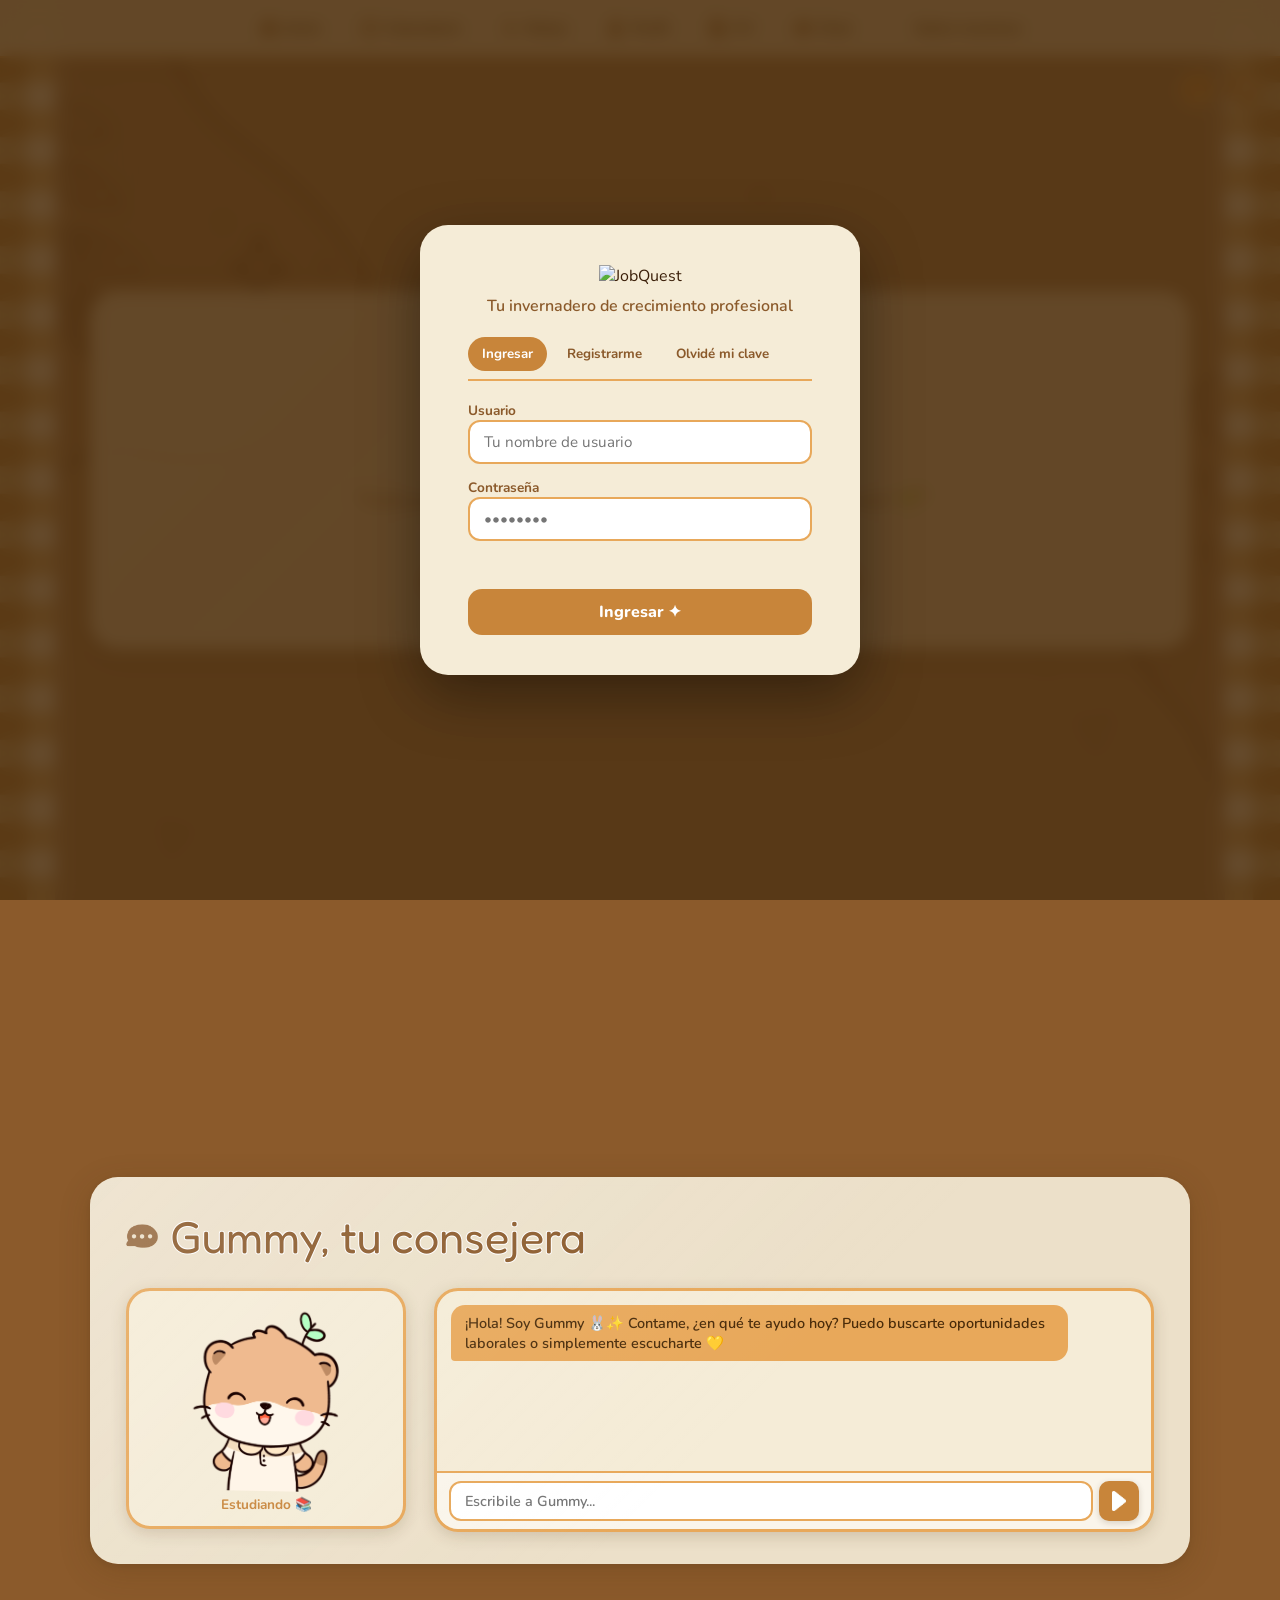
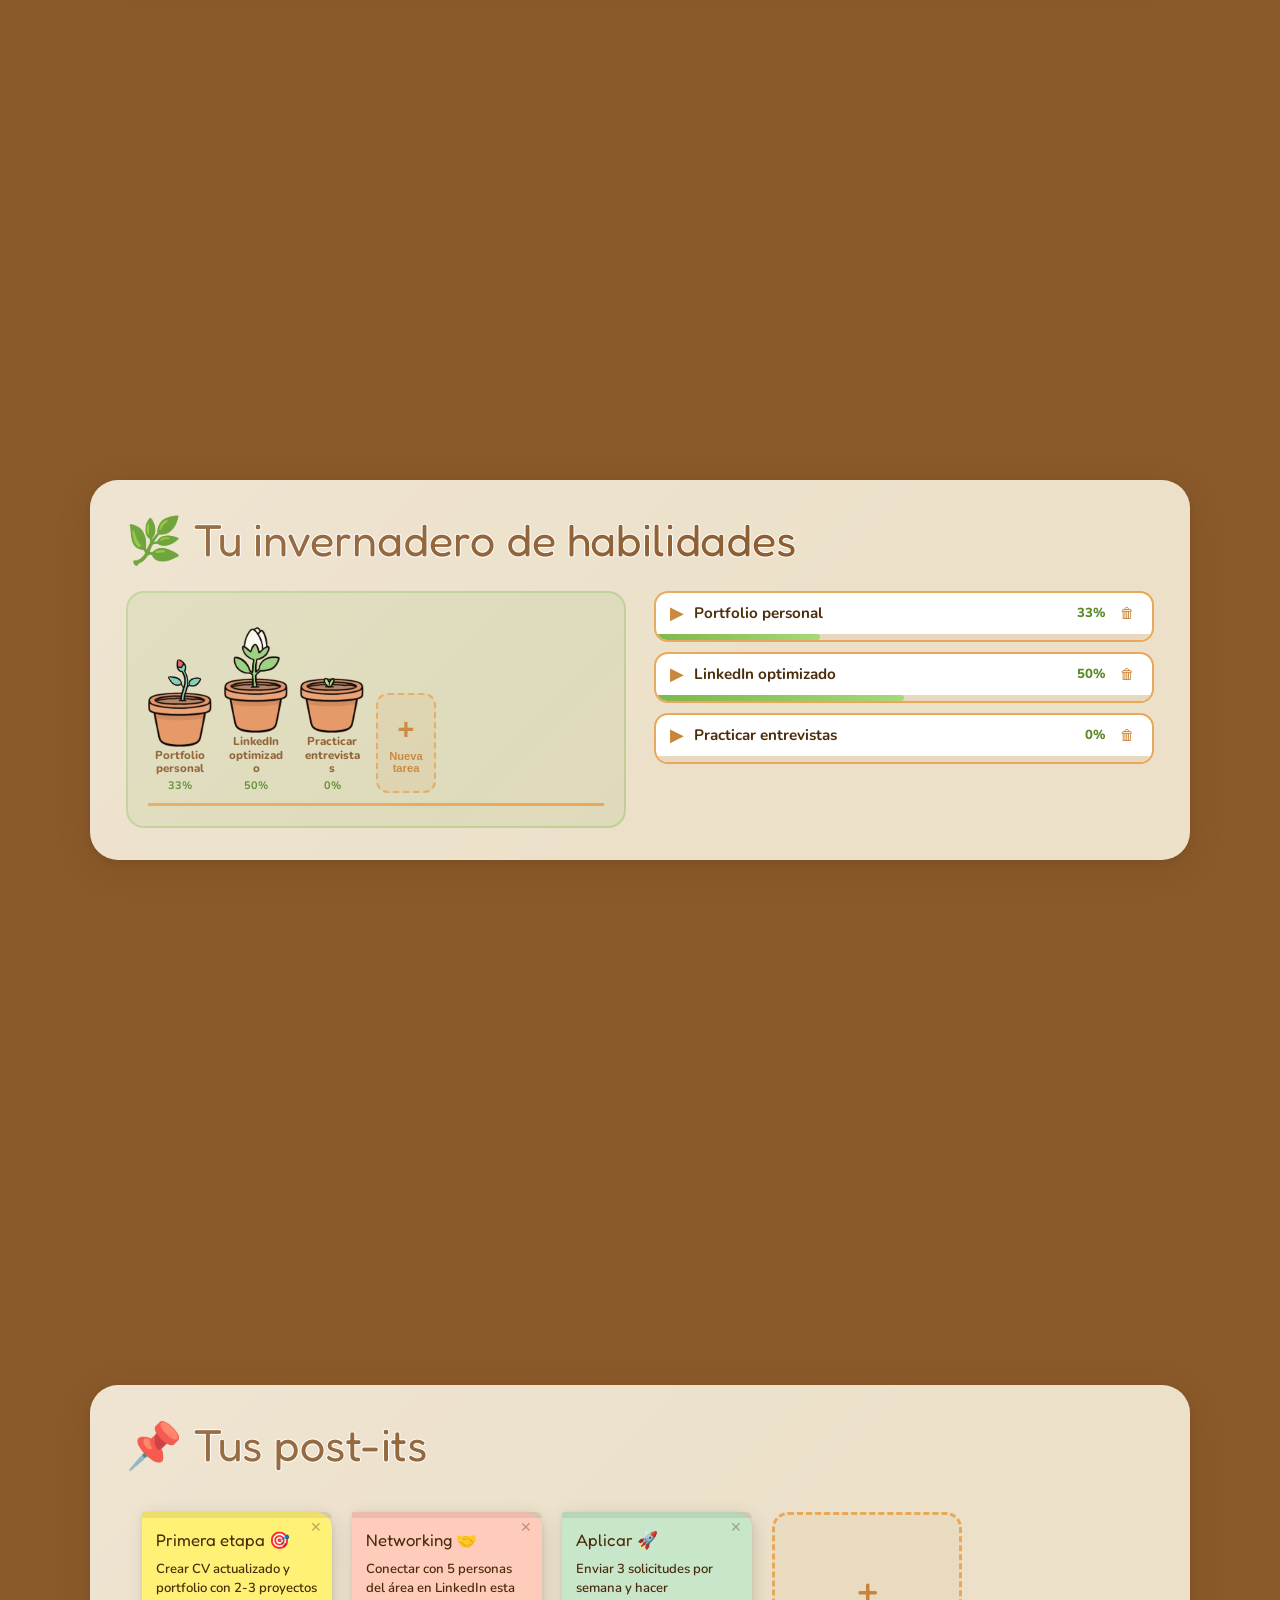
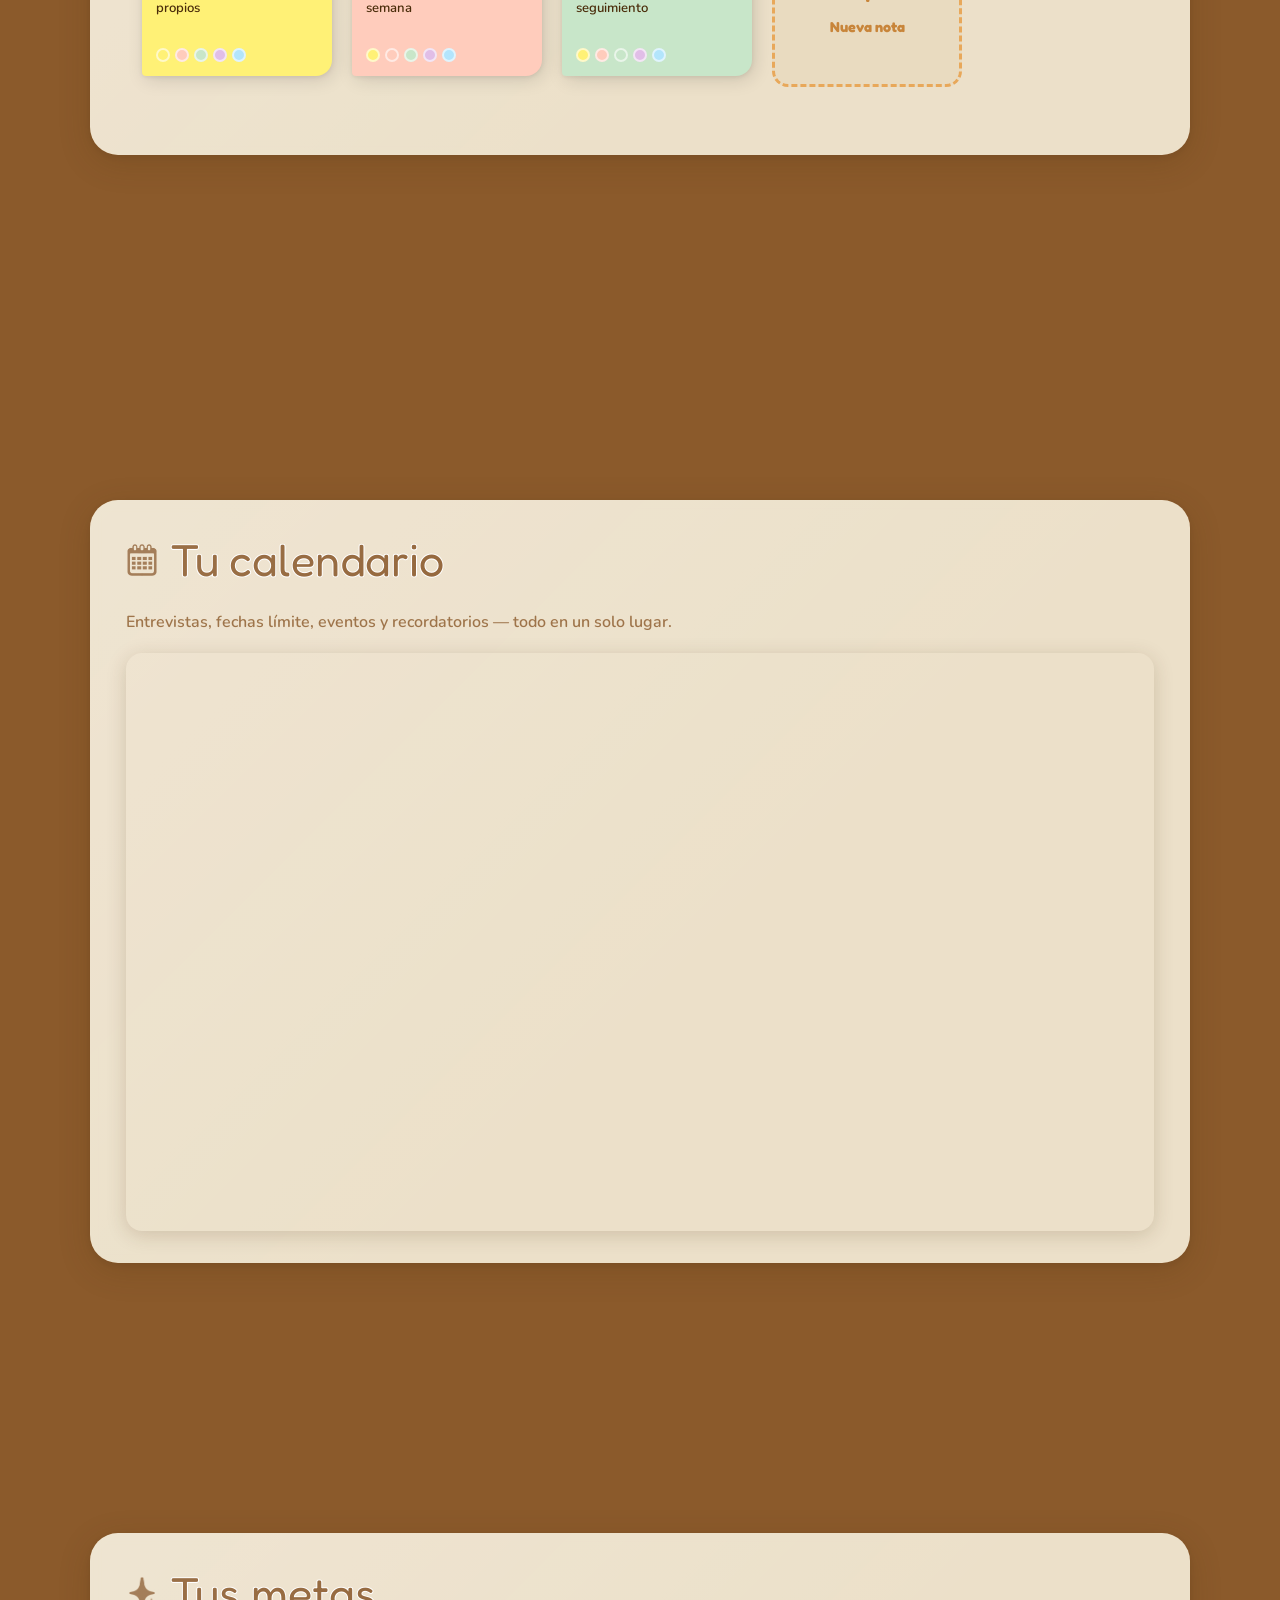
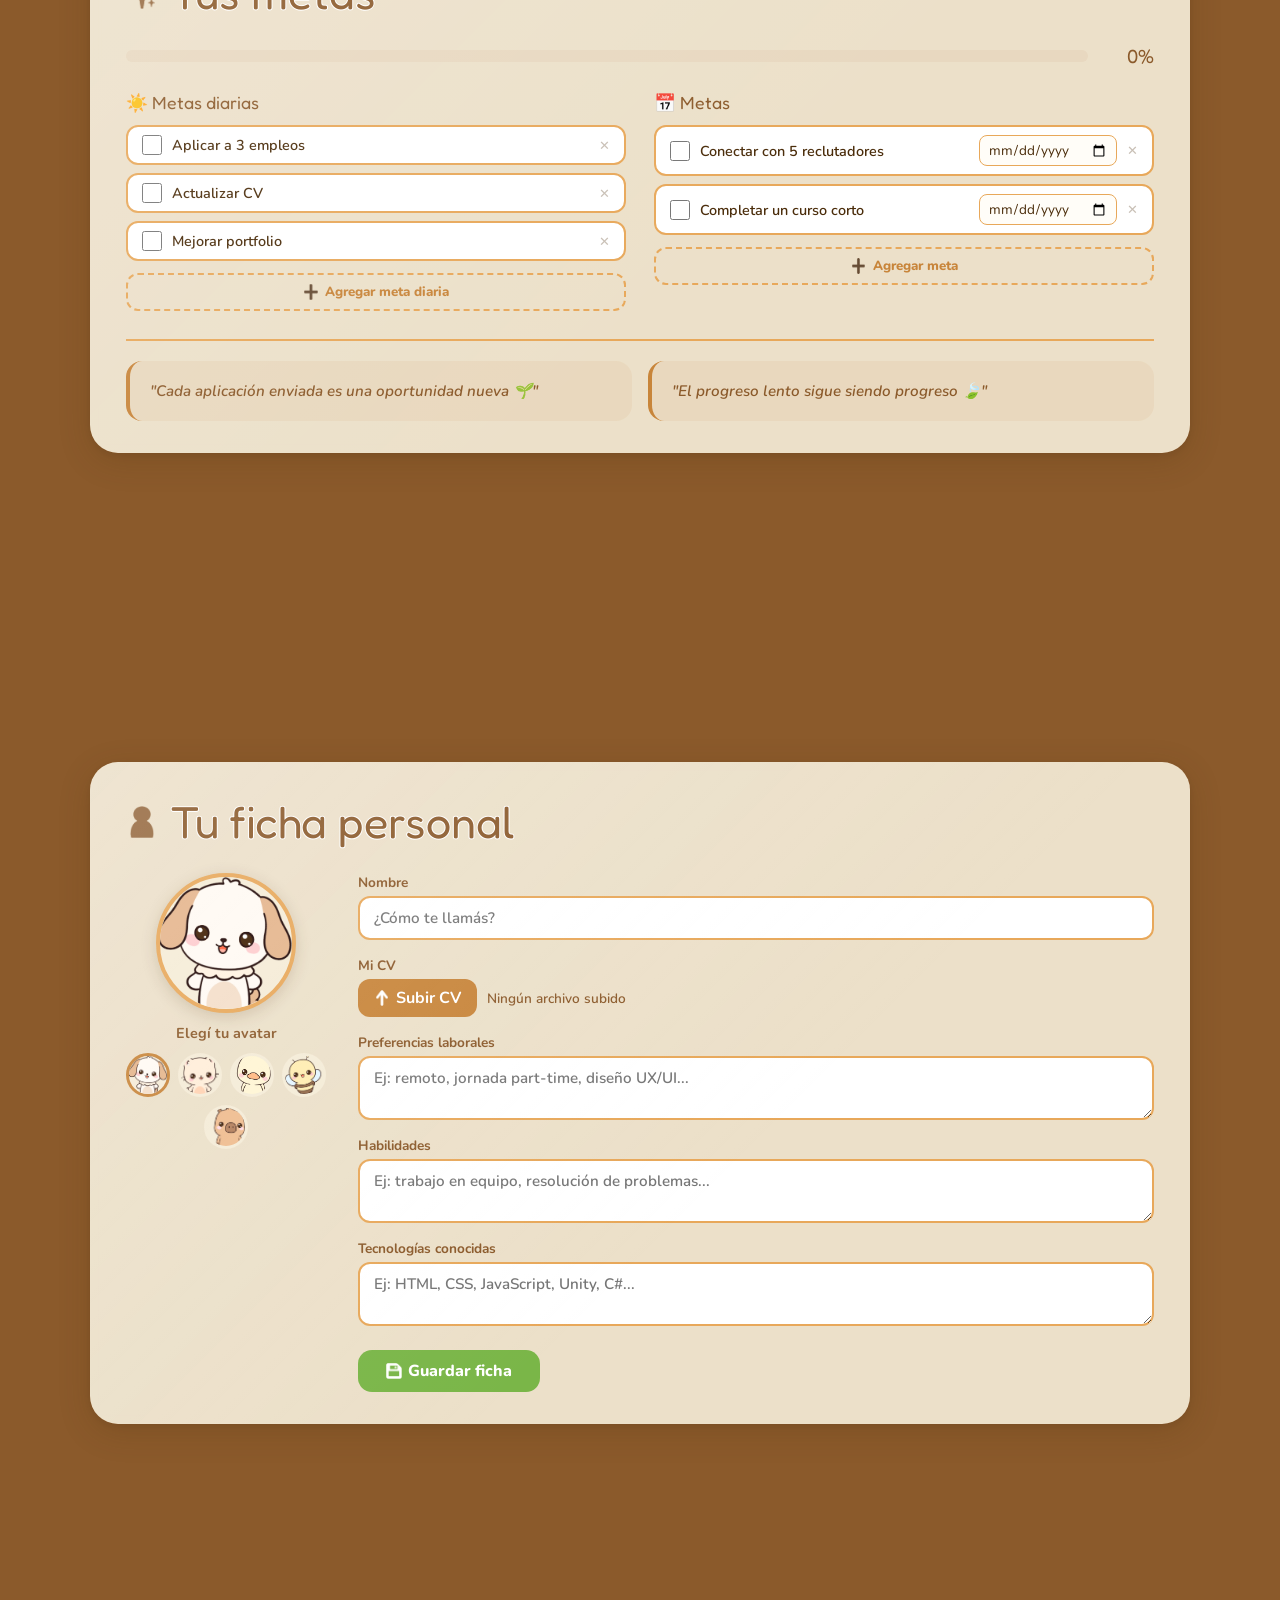
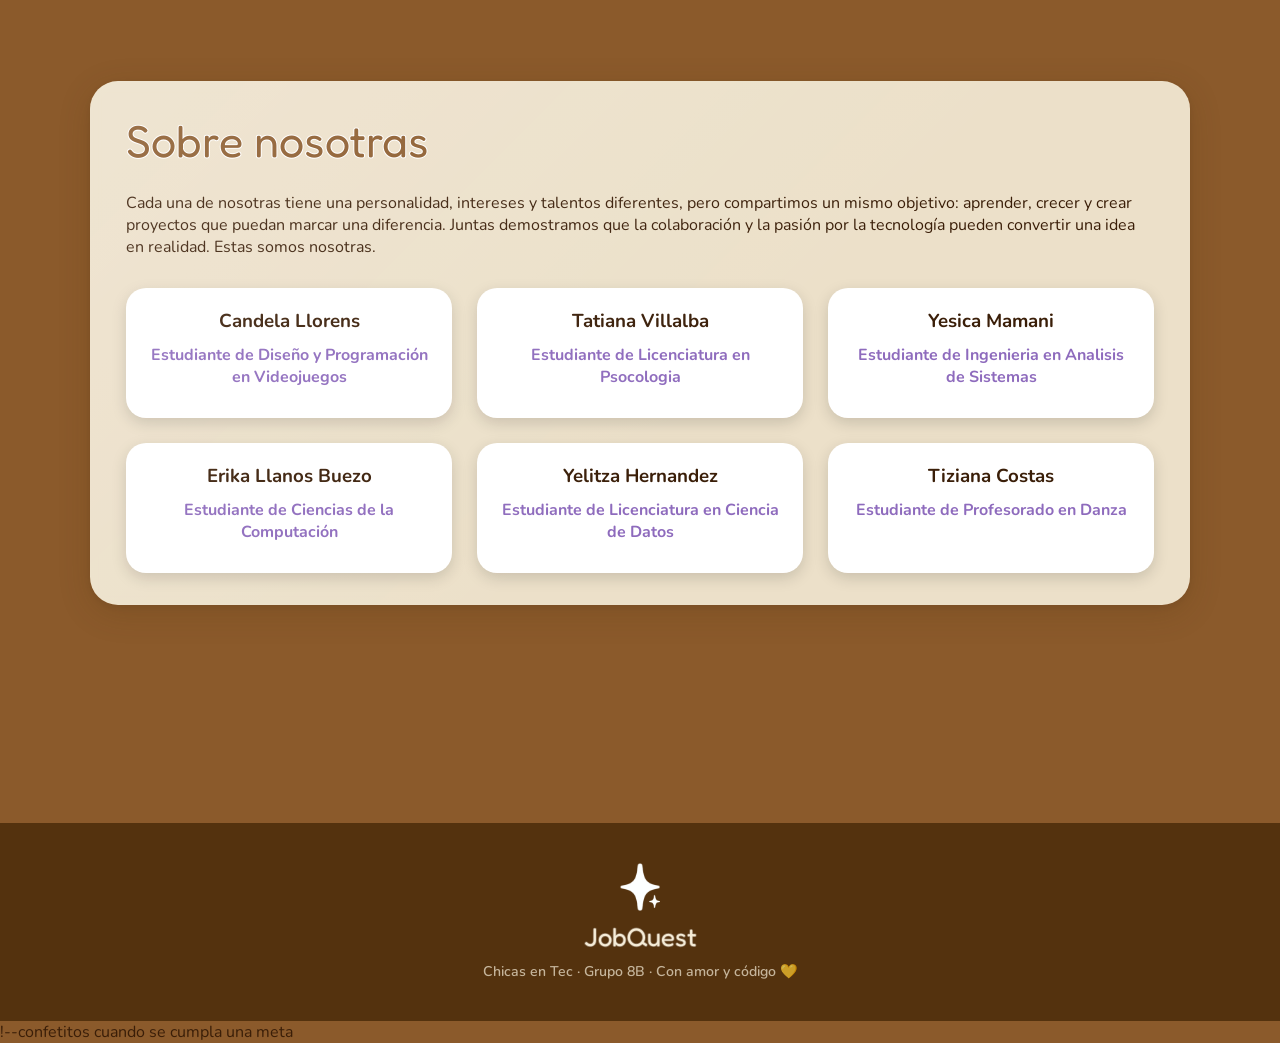
==== commit df98f645: "Agregué la sección Sobre nosotras" ====
--- a/MainStructure.html
+++ b/MainStructure.html
@@ -342,7 +342,7 @@
 
       <article class="integrante-card">
         <h3> Erika Llanos Buezo</h3>
-        <p class="integrante-rol"> Estudiante de .....</p>
+        <p class="integrante-rol"> Estudiante de Ciencias de la Computación</p>
       </article>
 
         <article class="integrante-card">
--- a/MainStyle.css
+++ b/MainStyle.css
@@ -1289,7 +1289,7 @@
 }
 
 @keyframes fall{
-    ...
+    
 }
 
 /* ===== SECCIÓN SOBRE NOSOTRAS ===== */
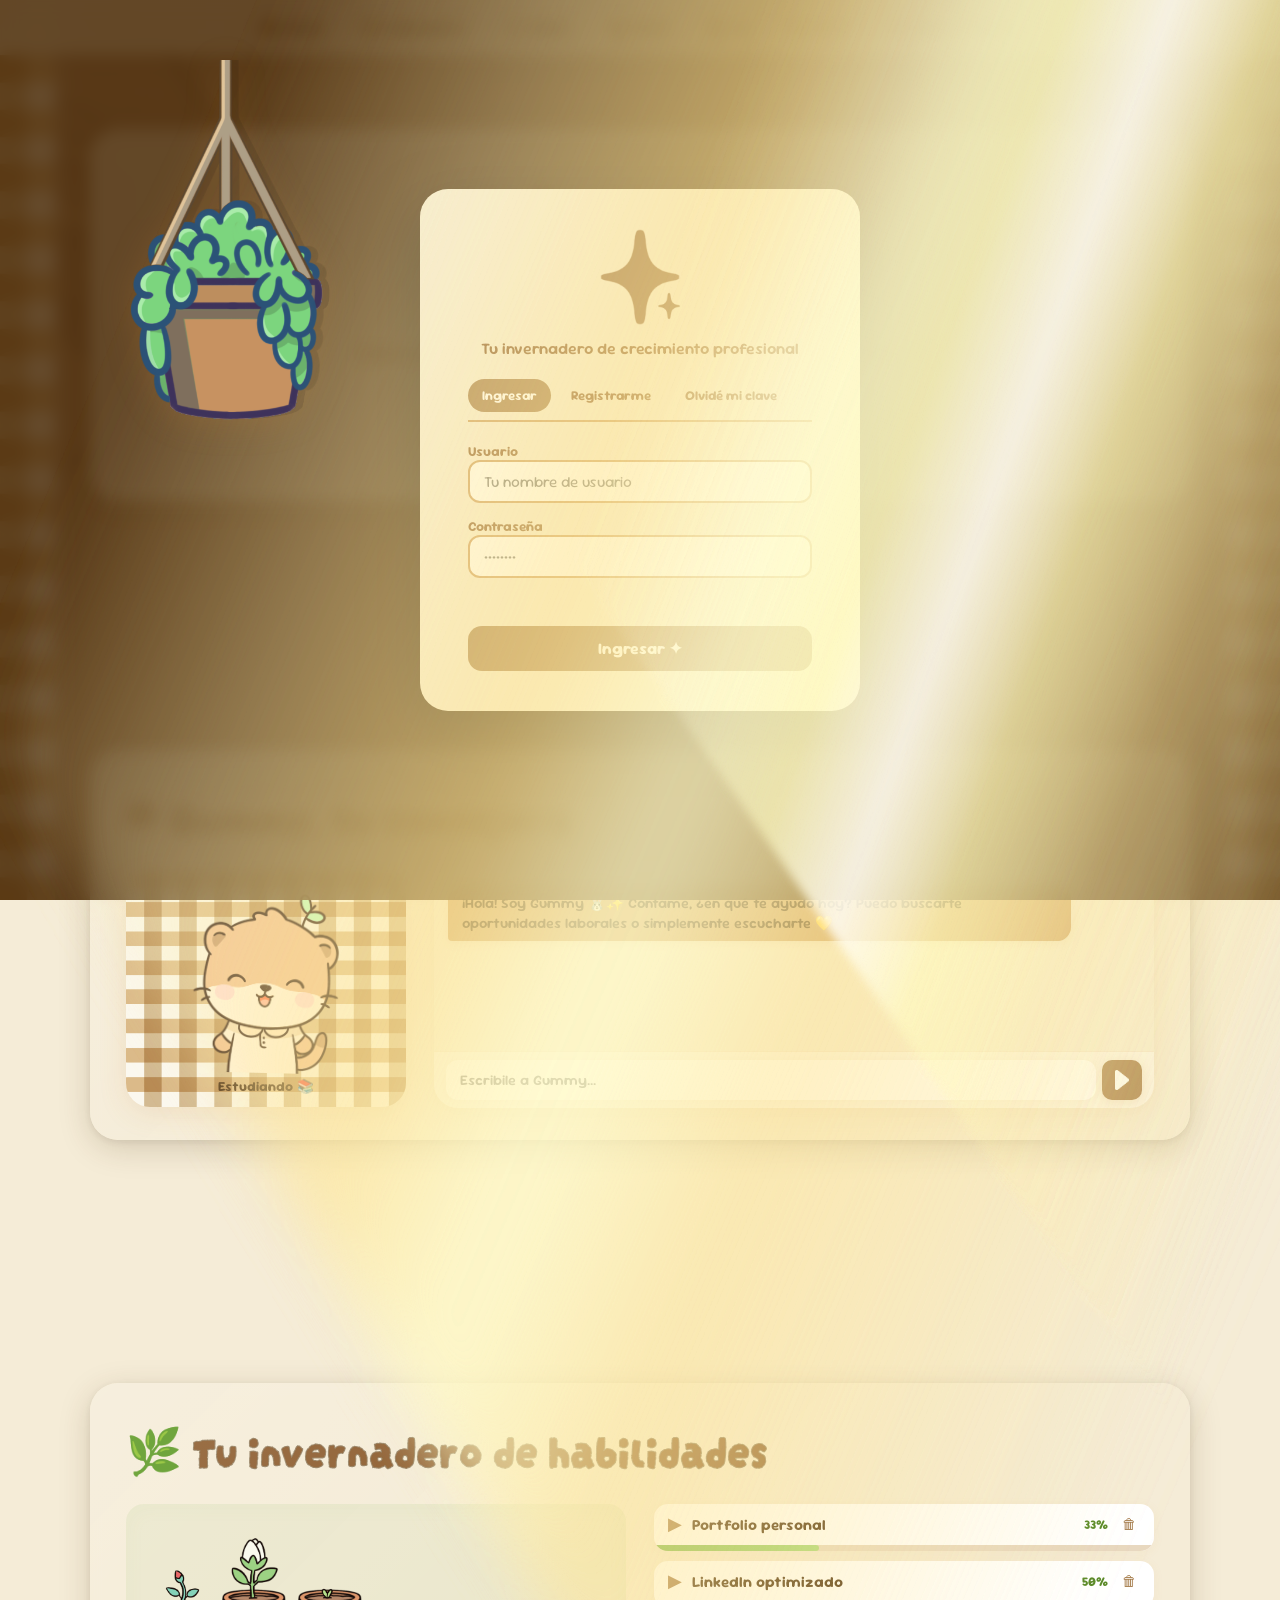
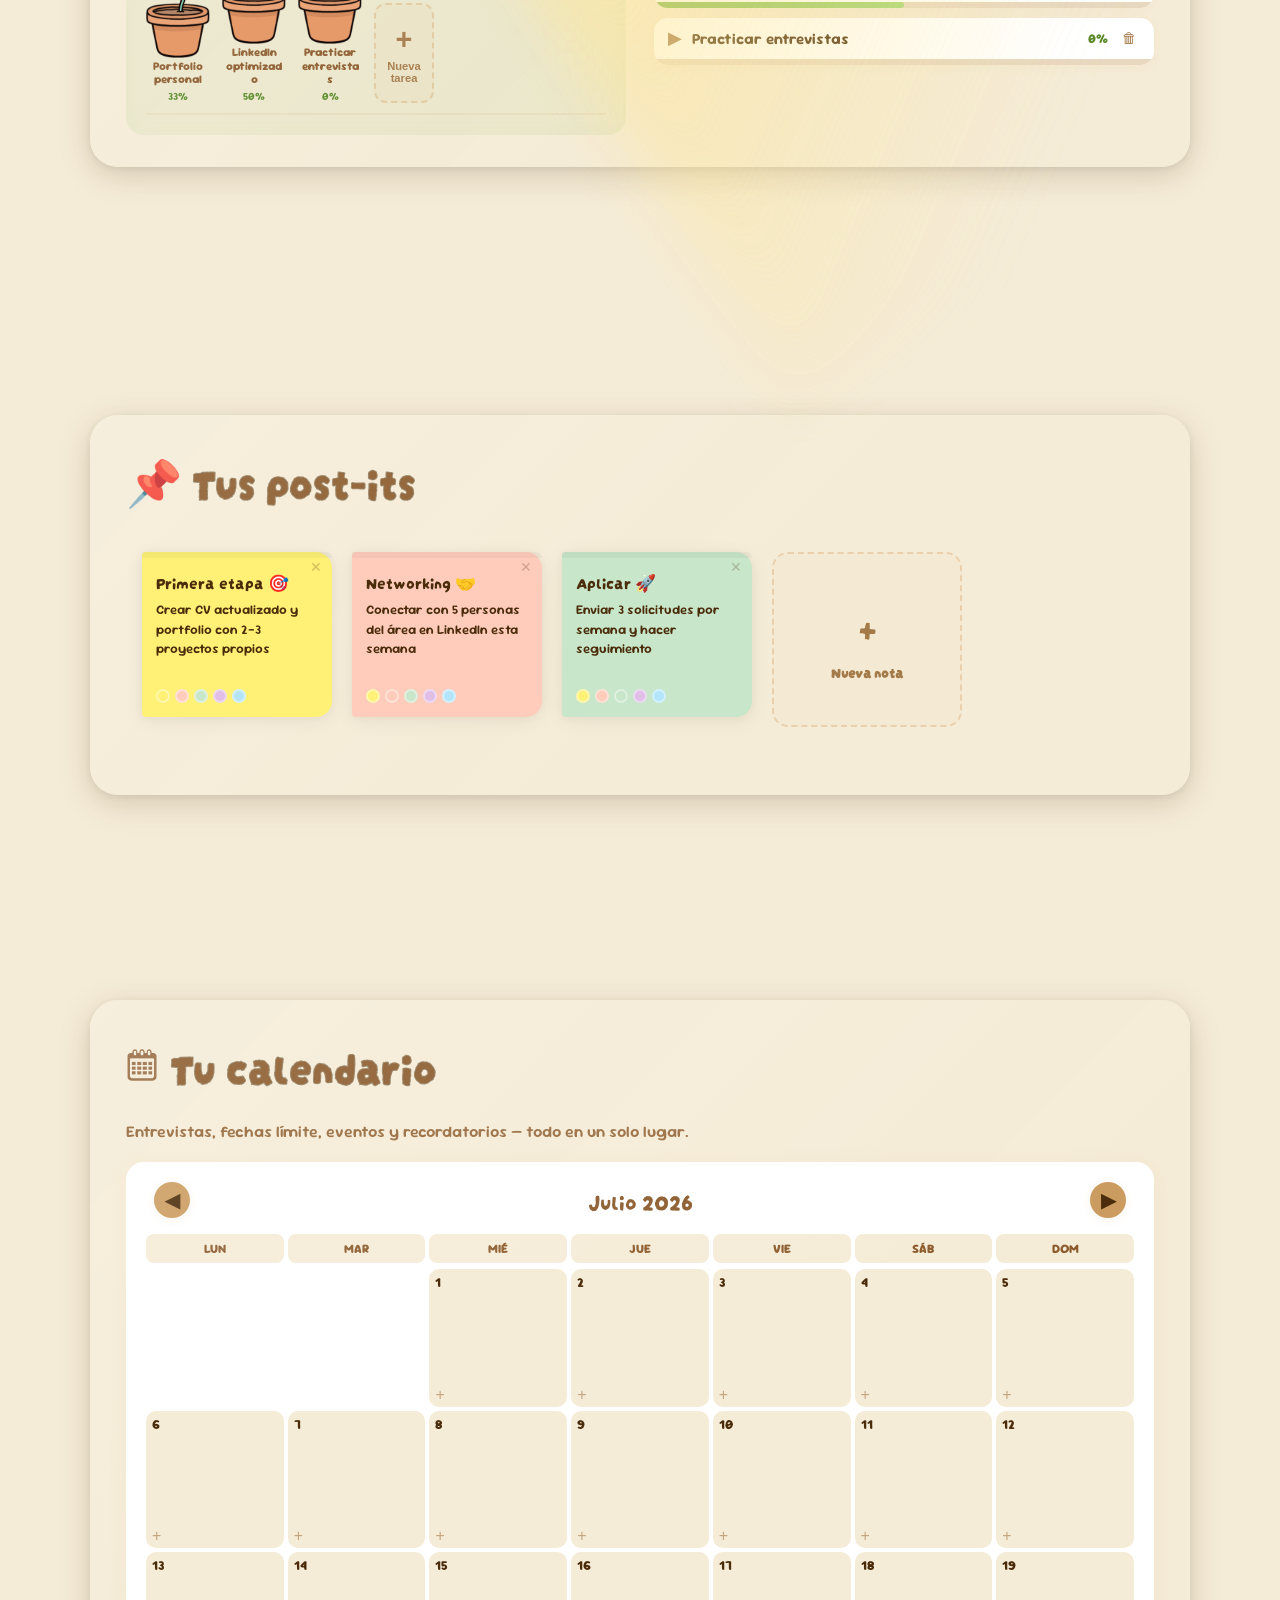
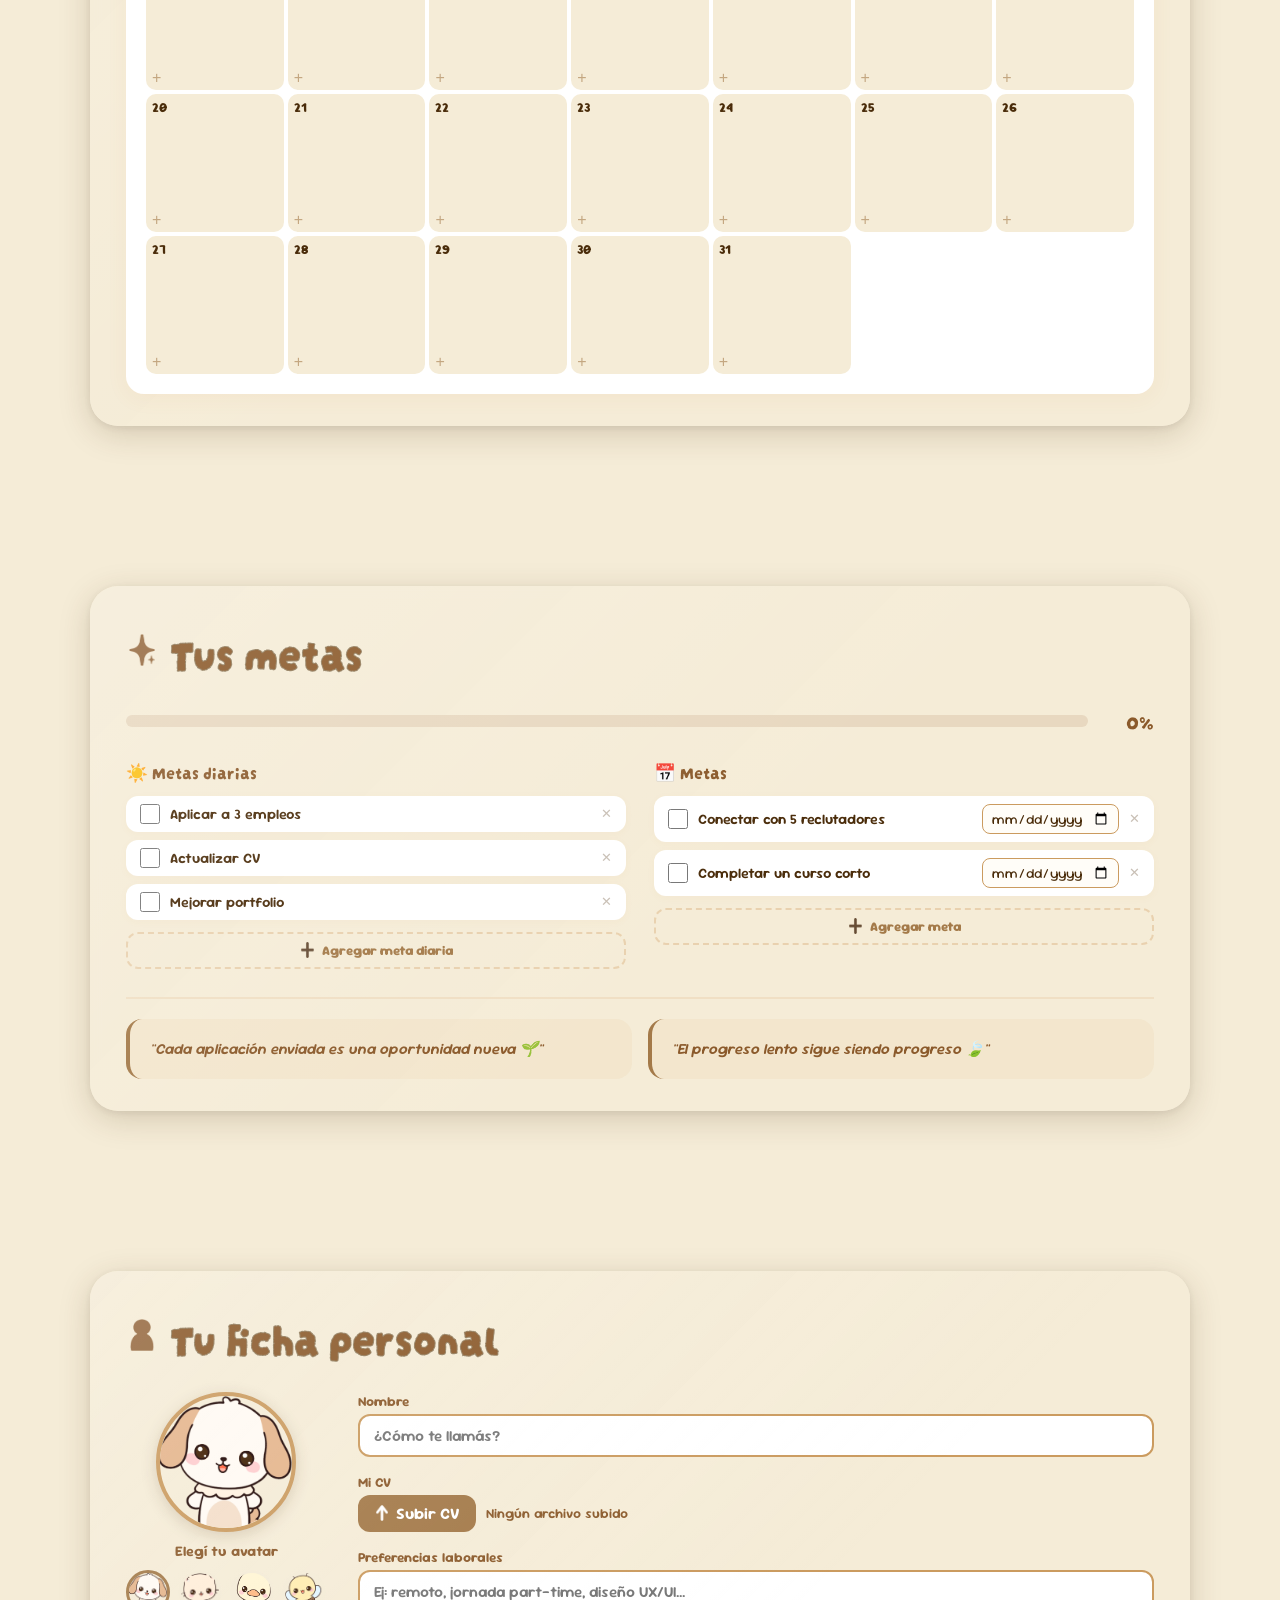
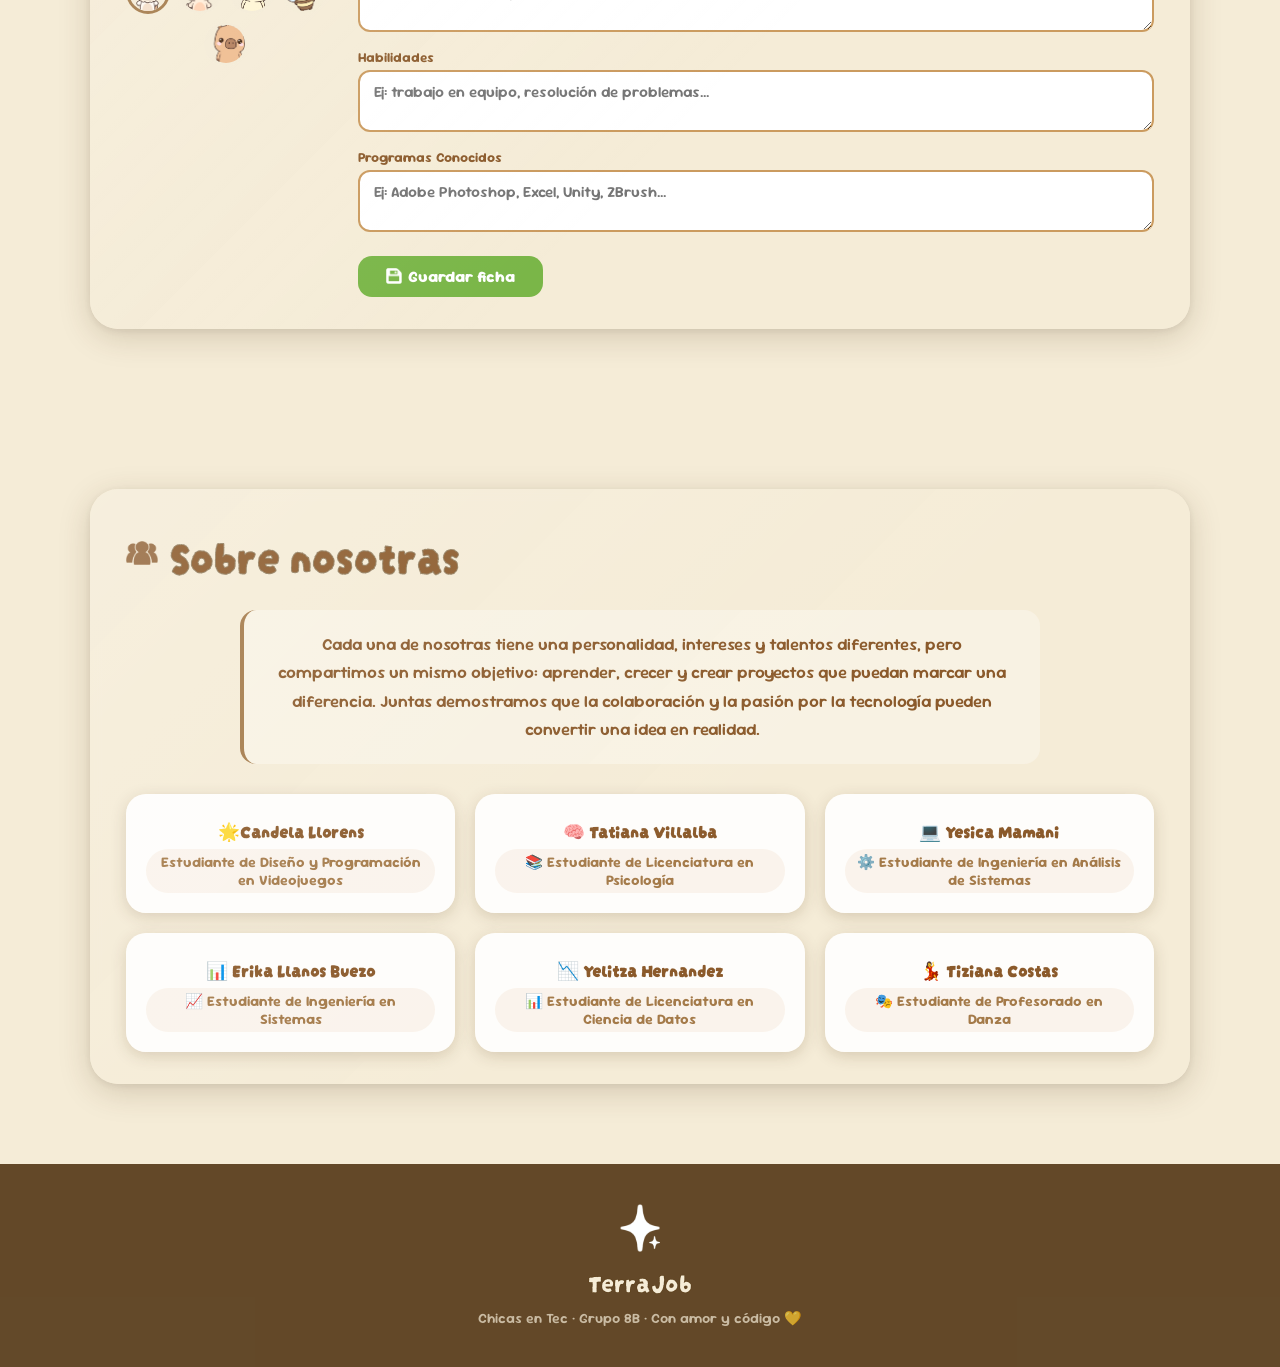
==== commit 0822ff3d: "Resolví conflicto y actualicé MainStructure y MainStyle" ====
--- a/MainStructure.html
+++ b/MainStructure.html
@@ -1,43 +1,65 @@
 <!DOCTYPE html>
-<!--
-  ╔══════════════════════════════════════════════════════════════╗
-  ║               JOBQUEST ✿ GUMMY ✿ TU ESPACIO COZY            ║
-  ║         Chicas en Tec · Grupo 8B                            ║
-  ╠══════════════════════════════════════════════════════════════╣
-  ║  IMÁGENES REQUERIDAS (colocar en la misma carpeta):          ║
-  ║    gummy-idle1.png  gummy-idle2.png  gummy-pat.png  gummy-study.png ║
-  ║    avatar-bunny.png  avatar-cat.png  avatar-fox.png  avatar-panda.png ║
-  ║    avatar-koala.png  avatar-raccoon.png  avatar-cow.png  avatar-pig.png ║
-  ║    avatar-octopus.png  avatar-butterfly.png                        ║
-  ║    bg-pattern-1.png  bg-pattern-2.png  frame-left.png  frame-right.png ║
-  ║    icon-home.png  icon-calendar.png  icon-goals.png  icon-profile.png ║
-  ║    icon-cv.png  icon-chat.png  icon-sfx.png  icon-sfx-muted.png    ║
-  ║    icon-music.png  icon-music-muted.png  icon-send.png  icon-add.png ║
-  ║    icon-expand.png  icon-delete.png  icon-check.png  icon-uncheck.png ║
-  ║    icon-save.png  icon-upload.png  icon-close.png                  ║
-  ║    icon-track-0.png  icon-track-1.png  icon-track-2.png  icon-track-off.png ║
-  ║    badge-space.png  badge-rhythm.png  badge-future.png            ║
-  ║    logo-jobquest.png  footer-emoji.png                           ║
-  ╚══════════════════════════════════════════════════════════════╝
--->
 <html lang="es">
 <head>
   <meta charset="UTF-8">
   <meta name="viewport" content="width=device-width, initial-scale=1.0">
-  <title>JobQuest ✿ Gummy, tu espacio cozy</title>
-
-  <link href="https://fonts.googleapis.com/css2?family=Nunito:wght@400;600;700;800;900&family=Fredoka+One&display=swap" rel="stylesheet">
+  <title>TerraJob ✿ Gummy, tu espacio cozy</title>
+
+  <!-- ⭐ FAVICON AGREGADO ⭐ -->
+  <link rel="icon" type="image/png" href="logo-terrajob.png">
+  <link rel="shortcut icon" href="logo-terrajob.png">
+  <link rel="apple-touch-icon" href="logo-terrajob.png">
+
+  <link rel="preconnect" href="https://fonts.googleapis.com">
+  <link rel="preconnect" href="https://fonts.gstatic.com" crossorigin>
+  <link href="https://fonts.googleapis.com/css2?family=Darumadrop+One&family=Edu+SA+Beginner:wght@400..700&family=Londrina+Sketch&family=Sour+Gummy:ital,wght@0,100..900;1,100..900&display=swap" rel="stylesheet">
   <link rel="stylesheet" href="MainStyle.css">
 </head>
 
 <body class="day">
+
+<!-- EFECTO DE RAYO DE LUZ DESDE LA IZQUIERDA (ANGOSTO) -->
+<div class="light-ray">
+  <div class="ray-beam"></div>
+  <div class="ray-beam-soft"></div>
+  <div class="ray-beam-glow"></div>
+</div>
+
+<!-- EFECTO DE RAYO DE LUZ DIAGONAL (ARRIBA-DERECHA → CENTRO) -->
+<div class="light-ray">
+  <div class="ray-beam"></div>
+  <div class="ray-beam-soft"></div>
+  <div class="ray-beam-glow"></div>
+</div>
+
+<!-- Resplandor ambiental -->
+<div class="ambient-glow"></div>
+
+<!-- Partículas de luz -->
+<div class="light-particles-ray">
+  <div class="light-particle-ray"></div>
+  <div class="light-particle-ray"></div>
+  <div class="light-particle-ray"></div>
+  <div class="light-particle-ray"></div>
+  <div class="light-particle-ray"></div>
+  <div class="light-particle-ray"></div>
+  <div class="light-particle-ray"></div>
+  <div class="light-particle-ray"></div>
+  <div class="light-particle-ray"></div>
+  <div class="light-particle-ray"></div>
+</div>
+
+<!-- ── IMAGEN ARRIBA IZQUIERDA ── -->
+<div class="top-left-image">
+  <img src="top-plant.png" alt="Decoración">
+</div>
 
 <!-- ═══════════════════════════════════════════════════════════════
      PANTALLA DE LOGIN
 ═════════════════════════════════════════════════════════════════ -->
 <div id="login-screen">
   <div class="login-card reveal visible">
-    <div class="login-logo"><img src="logo-jobquest.png" alt="JobQuest" class="login-logo-img"></div>
+    <div class="login-logo"><img src="logo-terrajob.png" alt="TerraJob" class="login-logo-img"></div>
     <div class="login-sub">Tu invernadero de crecimiento profesional</div>
 
     <div class="login-tabs">
@@ -89,8 +111,7 @@
   <a href="#section-perfil"><img src="icon-profile.png" alt="Perfil" class="nav-icon"> Perfil</a>
   <a href="#cv-upload"><img src="icon-cv.png" alt="CV" class="nav-icon"> CV</a>
   <a href="#section-mascota"><img src="icon-chat.png" alt="Chat" class="nav-icon"> Chat</a>
-  <a href="#section-nosotras"><span class="nav-icon"></span> Sobre nosotras</a>
-</a>
+  <a href="#section-nosotras"><img src="icon-about.png" alt="Sobre nosotras" class="nav-icon"> Sobre nosotras</a>
 </nav>
 
 <!-- ═══════════════════════════════════════════════════════════════
@@ -102,15 +123,15 @@
     <span></span><span></span><span></span>
   </div>
 </div>
-
+  
 <!-- CONTROLES DE SONIDO -->
 <div class="sound-controls">
   <button class="sound-btn" id="sfx-btn" title="Efectos de sonido"><img src="icon-sfx.png" alt="Sonido" id="sfx-icon"></button>
   <button class="sound-btn" id="music-btn" title="Música"><img src="icon-music.png" alt="Música" id="music-icon"></button>
   <div class="track-selector" id="track-selector">
-    <button class="track-btn active" data-track="0"><img src="icon-track-0.png" alt="Café" class="track-icon"> Café Cozy</button>
-    <button class="track-btn" data-track="1"><img src="icon-track-1.png" alt="Lluvia" class="track-icon"> Lluvia & Jazz</button>
-    <button class="track-btn" data-track="2"><img src="icon-track-2.png" alt="Otoño" class="track-icon"> Otoño Suave</button>
+    <button class="track-btn active" data-track="0"><img src="icon-track-0.png" alt="Brisa Alegre" class="track-icon"> Brisa Alegre</button>
+    <button class="track-btn" data-track="1"><img src="icon-track-1.png" alt="Noche Calma" class="track-icon"> Noche Calma</button>
+    <button class="track-btn" data-track="2"><img src="icon-track-2.png" alt="Aroma Dulce" class="track-icon"> Aroma Dulce</button>
     <button class="track-btn" data-track="-1" style="border-top:1.5px solid var(--caramel-light); margin-top:2px; padding-top:8px">
       <img src="icon-track-off.png" alt="Sin música" class="track-icon"> Ninguna
     </button>
@@ -132,8 +153,8 @@
   <section class="section bg-inicio" id="section-inicio">
     <div class="card welcome-card reveal">
       <div class="title-logo-row">
-        <img src="logo-jobquest.png" alt="JobQuest" class="title-logo-img">
-        <span class="title-platform-name">JobQuest</span>
+        <img src="logo-terrajob.png" alt="TerraJob" class="title-logo-img">
+        <span class="title-platform-name">TerraJob</span>
       </div>
       <div class="greeting-line">
         <span id="typed-greeting"></span><span class="cursor-blink"></span>
@@ -149,36 +170,34 @@
     </div>
   </section>
 
-  <!-- ─────────────────────────────────────────────────────────────
-       SECCIÓN 2: MASCOTA + CHAT (destacado)
-  ────────────────────────────────────────────────────────────── -->
-  <section class="section bg-mascota" id="section-mascota">
-    <div class="card mascota-card reveal">
-      <div class="section-title"><img src="icon-chat.png" alt="Chat" class="section-icon"> Gummy, tu consejera</div>
-      <div class="mascota-layout">
-        <div class="gummy-panel">
-          <div class="gummy-frame">
-            <div id="gummy-wrapper">
-              <img id="MainPet" src="gummy-idle1.png" alt="Gummy, tu consejera" />
-            </div>
-            <div class="gummy-state-label" id="gummy-state-label">¡Hola! 🐰</div>
+<!-- ── MASCOTA + CHAT ── -->
+<section class="section bg-mascota" id="section-mascota">
+  <div class="card mascota-card reveal">
+    <div class="section-title"><img src="icon-chat.png" alt="Chat" class="section-icon"> Gummy, tu consejera</div>
+    <div class="mascota-layout">
+      <div class="gummy-panel">
+        <div class="gummy-frame">
+          <div id="gummy-wrapper">
+            <img id="MainPet" src="gummy-idle1.png" alt="Gummy, tu consejera" />
           </div>
-        </div>
-        <div class="gummy-chat">
-          <div class="chat-messages" id="chat-messages">
-            <div class="chat-msg gummy">
-              ¡Hola! Soy Gummy 🐰✨ Contame, ¿en qué te ayudo hoy?
-              Puedo buscarte oportunidades laborales o simplemente escucharte 💛
-            </div>
+          <div class="gummy-state-label" id="gummy-state-label">¡Hola! 🐰</div>
+        </div>
+      </div>
+      <div class="gummy-chat">
+        <div class="chat-messages" id="chat-messages">
+          <div class="chat-msg gummy">
+            ¡Hola! Soy Gummy 🐰✨ Contame, ¿en qué te ayudo hoy?
+            Puedo buscarte oportunidades laborales o simplemente escucharte 💛
           </div>
-          <div class="chat-input-row">
-            <input type="text" class="chat-input" id="chat-input" placeholder="Escribile a Gummy..." autocomplete="off"/>
-            <button class="chat-send-btn" id="chat-send-btn"><img src="icon-send.png" alt="Enviar"></button>
-          </div>
-        </div>
-      </div>
-    </div>
-  </section>
+        </div>
+        <div class="chat-input-row">
+          <input type="text" class="chat-input" id="chat-input" placeholder="Escribile a Gummy..." autocomplete="off"/>
+          <button class="chat-send-btn" id="chat-send-btn"><img src="icon-send.png" alt="Enviar"></button>
+        </div>
+      </div>
+    </div>
+  </div>
+</section>
 
   <!-- ─────────────────────────────────────────────────────────────
        SECCIÓN 3: INVERNADERO DE HABILIDADES
@@ -206,14 +225,31 @@
   </section>
 
   <!-- ─────────────────────────────────────────────────────────────
-       SECCIÓN 5: GOOGLE CALENDAR
+       SECCIÓN 5: CALENDARIO PERSONALIZADO
   ────────────────────────────────────────────────────────────── -->
   <section class="section bg-calendario" id="section-calendario">
     <div class="card calendar-card reveal">
       <div class="section-title"><img src="icon-calendar.png" alt="Calendario" class="section-icon"> Tu calendario</div>
       <p class="calendar-subtitle">Entrevistas, fechas límite, eventos y recordatorios — todo en un solo lugar.</p>
-      <div class="calendar-frame-wrap">
-        <iframe class="calendar-iframe" src="https://calendar.google.com/calendar/embed?src=es.argentina%23holiday%40group.v.calendar.google.com&ctz=America%2FArgentina%2FBuenos_Aires" style="border:0" frameborder="0" scrolling="no"></iframe>
+      
+      <div class="calendar-custom">
+        <div class="calendar-header">
+          <button class="calendar-nav-btn interactive" id="calendar-prev">◀</button>
+          <span class="calendar-month-year" id="calendar-month-year">Julio 2026</span>
+          <button class="calendar-nav-btn interactive" id="calendar-next">▶</button>
+        </div>
+
+        <div class="calendar-weekdays">
+          <span>LUN</span>
+          <span>MAR</span>
+          <span>MIÉ</span>
+          <span>JUE</span>
+          <span>VIE</span>
+          <span>SÁB</span>
+          <span>DOM</span>
+        </div>
+
+        <div class="calendar-grid" id="calendar-grid"></div>
       </div>
     </div>
   </section>
@@ -261,18 +297,14 @@
 
       <div class="perfil-layout">
 
-        <!-- FOTO DE PERFIL -->
         <div class="perfil-avatar-block">
           <div class="perfil-avatar-preview" id="perfil-avatar-preview">
-            <img src="avatar-bunny.png" alt="Avatar" id="avatar-img" />
+            <img src="avatar-perro.png" alt="Avatar" id="avatar-img" />
           </div>
           <div class="perfil-avatar-label">Elegí tu avatar</div>
-          <div class="avatar-options" id="avatar-options">
-            <!-- Las opciones de avatar se generan en MainJS.js -->
-          </div>
-        </div>
-
-        <!-- FICHA / LIBRETA -->
+          <div class="avatar-options" id="avatar-options"></div>
+        </div>
+
         <div class="perfil-info-block">
           <label class="perfil-field">
             <span class="perfil-field-label">Nombre</span>
@@ -297,10 +329,10 @@
             <span class="perfil-field-label">Habilidades</span>
             <textarea id="perfil-habilidades" class="perfil-textarea" rows="2" placeholder="Ej: trabajo en equipo, resolución de problemas..."></textarea>
           </label>
-
+   
           <label class="perfil-field">
-            <span class="perfil-field-label">Tecnologías conocidas</span>
-            <textarea id="perfil-tecnologias" class="perfil-textarea" rows="2" placeholder="Ej: HTML, CSS, JavaScript, Unity, C#..."></textarea>
+            <span class="perfil-field-label">Programas Conocidos</span>
+            <textarea id="perfil-tecnologias" class="perfil-textarea" rows="2" placeholder="Ej: Adobe Photoshop, Excel, Unity, ZBrush..."></textarea>
           </label>
 
           <div class="perfil-save-row">
@@ -313,67 +345,63 @@
   </section>
 
   <!-- SECCIÓN 8: SOBRE NOSOTRAS -->
-<section class="section bg-nosotras" id="section-nosotras">
-  <div class="card nosotras-card reveal">
-    <div class="section-title"> Sobre nosotras</div>
-
-    <p class="nosotras-texto">
-      Cada una de nosotras tiene una personalidad, intereses y talentos diferentes, pero compartimos un mismo objetivo:
-      aprender, crecer y crear proyectos que puedan marcar una diferencia. Juntas demostramos que la colaboración y la pasión
-      por la tecnología pueden convertir una idea en realidad. Estas somos nosotras.
-    </p>
+  <section class="section bg-nosotras" id="section-nosotras">
+    <div class="card nosotras-card reveal">
+      <div class="section-title"><img src="icon-about.png" alt="Sobre nosotras" class="section-icon"> Sobre nosotras</div>
+
+      <p class="nosotras-texto">
+        Cada una de nosotras tiene una personalidad, intereses y talentos diferentes, pero compartimos un mismo objetivo:
+        aprender, crecer y crear proyectos que puedan marcar una diferencia. Juntas demostramos que la colaboración y la pasión
+        por la tecnología pueden convertir una idea en realidad. 
+      </p>
 
     <div class="equipo-grid">
       <article class="integrante-card">
-        <h3> Candela Llorens</h3>
+        <h3> 🌟Candela Llorens</h3>
         <p class="integrante-rol"> Estudiante de Diseño y Programación en Videojuegos</p>
       </article>
 
-      <article class="integrante-card">
-      
-        <h3>Tatiana Villalba</h3>
-        <p class="integrante-rol">Estudiante de Licenciatura en Psocologia</p>
-      </article>
-
-      <article class="integrante-card">
-        <h3>Yesica Mamani</h3>
-        <p class="integrante-rol"> Estudiante de Ingenieria en Analisis de Sistemas</p>
-      </article>
-
-      <article class="integrante-card">
-        <h3> Erika Llanos Buezo</h3>
-        <p class="integrante-rol"> Estudiante de Ciencias de la Computación</p>
-      </article>
-
         <article class="integrante-card">
-        <h3> Yelitza Hernandez</h3>
-        <p class="integrante-rol"> Estudiante de Licenciatura en Ciencia de Datos</p>
-     </article>
-
-       <article class="integrante-card">
-        <h3> Tiziana Costas</h3>
-        <p class="integrante-rol"> Estudiante de Profesorado en Danza</p>
-      </article>
-
-
-    </div>
-  </div>
-</section>
-
-
+          <h3>🧠 Tatiana Villalba</h3>
+          <p class="integrante-rol">📚 Estudiante de Licenciatura en Psicología</p>
+        </article>
+
+        <article class="integrante-card">
+          <h3>💻 Yesica Mamani</h3>
+          <p class="integrante-rol">⚙️ Estudiante de Ingeniería en Análisis de Sistemas</p>
+        </article>
+
+        <article class="integrante-card">
+          <h3>📊 Erika Llanos Buezo</h3>
+          <p class="integrante-rol">📈 Estudiante de Ingeniería en Sistemas</p>
+        </article>
+
+        <article class="integrante-card">
+          <h3>📉 Yelitza Hernandez</h3>
+          <p class="integrante-rol">📊 Estudiante de Licenciatura en Ciencia de Datos</p>
+        </article>
+
+        <article class="integrante-card">
+          <h3>💃 Tiziana Costas</h3>
+          <p class="integrante-rol">🎭 Estudiante de Profesorado en Danza</p>
+        </article>
+      </div>
+    </div>
+  </section>
+  
   <!-- FOOTER -->
   <footer class="section bg-footer" id="section-footer">
     <div class="footer-inner">
-      <img src="footer-emoji.png" alt="JobQuest" class="footer-emoji">
-      <div class="footer-logo">JobQuest</div>
+      <img src="footer-emoji.png" alt="TerraJob" class="footer-emoji">
+      <div class="footer-logo">TerraJob</div>
       <div class="footer-sub">Chicas en Tec · Grupo 8B · Con amor y código 💛</div>
     </div>
   </footer>
-
+  
 </div><!-- fin #app -->
 
 <script src="MainJS.js"></script>
-<div id="confetti-container"></div> !--confetitos cuando se cumpla una meta 
+<div id="confetti-container"></div>
 
 </body>
 </html>
--- a/MainStyle.css
+++ b/MainStyle.css
@@ -1,14 +1,8 @@
-/*
-╔══════════════════════════════════════════════════════════════════╗
-║                    GUMMY ✿ STYLE.CSS                            ║
-╚══════════════════════════════════════════════════════════════════╝
-*/
-
 :root {
   --cream: #F5ECD7;
-  --caramel: #C8853A;
+  --caramel: #a47a49;
   --caramel-dark: #8B5A2B;
-  --caramel-light: #E8A85A;
+  --caramel-light: #cb9b5f;
   --brown-dark: #4A2C0A;
   --white: #FFFDF7;
   --green: #7AB648;
@@ -17,10 +11,11 @@
   --text-dark: #3A1E08;
   --text-light: #FFFDF7;
   --shadow: rgba(74, 44, 10, 0.18);
-  --font-body: 'Nunito', sans-serif;
-  --font-display: 'Fredoka One', cursive;
-}
-
+  --shadow-soft: rgba(200, 133, 58, 0.12);
+  --font-body: 'Sour Gummy', cursive;
+  --font-display: 'Darumadrop One', cursive;
+}
+ 
 *, *::before, *::after {
   box-sizing: border-box;
   margin: 0;
@@ -31,7 +26,7 @@
 
 body {
   font-family: var(--font-body);
-  background: var(--caramel-dark);
+  background: var(--cream);
   color: var(--text-dark);
   overflow-x: hidden;
   cursor: url("data:image/svg+xml,%3Csvg xmlns='http://www.w3.org/2000/svg' width='24' height='24' viewBox='0 0 24 24'%3E%3Ccircle cx='12' cy='12' r='9' fill='%23C8853A' stroke='white' stroke-width='2.5'/%3E%3Ccircle cx='12' cy='12' r='3' fill='white'/%3E%3C/svg%3E") 12 12, auto;
@@ -61,13 +56,13 @@
 .sound-btn {
   width: 38px; height: 38px;
   border-radius: 50%;
-  border: 2.5px solid var(--cream);
+  border: none;
   background: var(--caramel);
   display: flex;
   align-items: center;
   justify-content: center;
   transition: transform 0.2s, background 0.2s;
-  box-shadow: 0 2px 8px var(--shadow);
+  box-shadow: 0 2px 12px rgba(200, 133, 58, 0.25);
   padding: 0;
 }
 .sound-btn:hover { transform: scale(1.12); background: var(--caramel-light); }
@@ -82,7 +77,7 @@
   background: var(--cream);
   border-radius: 12px;
   padding: 8px;
-  box-shadow: 0 4px 16px var(--shadow);
+  box-shadow: 0 8px 32px rgba(74, 44, 10, 0.15);
   gap: 6px;
   flex-direction: column;
   min-width: 160px;
@@ -111,15 +106,15 @@
 #app {
   position: relative;
   z-index: 10;
-  min-height: 100vh;
+  min-height: 50vh;
 }
 
 .section {
-  min-height: 100vh;
+  min-height: 70vh;
   display: flex;
   align-items: center;
   justify-content: center;
-  padding: 100px 60px 60px;
+  padding: 80px 60px 80px;  
   position: relative;
 }
 
@@ -130,7 +125,8 @@
 .bg-postits,
 .bg-calendario,
 .bg-metas,
-.bg-perfil {
+.bg-perfil,
+.bg-nosotras {
   background-size: cover;
   background-position: center;
   background-attachment: fixed;
@@ -143,6 +139,7 @@
 .bg-calendario { background-image: url('bg-pattern-1.png'); }
 .bg-metas { background-image: url('bg-pattern-1.png'); }
 .bg-perfil { background-image: url('bg-pattern-1.png'); }
+.bg-nosotras { background-image: url('bg-pattern-1.png'); }
 
 .bg-pattern-2 .bg-inicio,
 .bg-pattern-2 .bg-mascota,
@@ -150,7 +147,8 @@
 .bg-pattern-2 .bg-postits,
 .bg-pattern-2 .bg-calendario,
 .bg-pattern-2 .bg-metas,
-.bg-pattern-2 .bg-perfil {
+.bg-pattern-2 .bg-perfil,
+.bg-pattern-2 .bg-nosotras {
   background-image: url('bg-pattern-2.png');
 }
 
@@ -169,6 +167,7 @@
   overflow: hidden;
   max-width: 1100px;
   width: 100%;
+  border: none;
 }
 .card::before {
   content: '';
@@ -183,7 +182,7 @@
   font-family: var(--font-display);
   font-size: clamp(1.8rem, 4vw, 2.8rem);
   color: var(--caramel-dark);
-  -webkit-text-stroke: 2px white;
+  -webkit-text-stroke: 2px rgba(92, 64, 25, 0.633);
   paint-order: stroke fill;
   margin-bottom: 24px;
   display: flex;
@@ -205,9 +204,9 @@
   padding: 10px 20px;
   background: rgba(245, 236, 215, 0.92);
   backdrop-filter: blur(12px);
-  border-bottom: 2px solid var(--caramel-light);
+  border-bottom: none;
   flex-wrap: wrap;
-  box-shadow: 0 4px 20px var(--shadow);
+  box-shadow: 0 4px 24px rgba(74, 44, 10, 0.10);
 }
 .top-navbar a {
   text-decoration: none;
@@ -220,12 +219,20 @@
   display: flex;
   align-items: center;
   gap: 6px;
+  background: rgba(200, 133, 58, 0.08);
+  border: none;
+  outline: none;
 }
 .top-navbar a:hover {
   background: var(--caramel);
   color: white;
   transform: translateY(-2px);
-  box-shadow: 0 4px 12px rgba(200, 133, 58, 0.3);
+  box-shadow: 0 6px 20px rgba(200, 133, 58, 0.25);
+}
+.top-navbar a:focus,
+.top-navbar a:active {
+  outline: none;
+  border: none;
 }
 .nav-icon { width: 18px; height: 18px; object-fit: contain; }
 
@@ -253,7 +260,7 @@
   background-position: top right;
   background-size: 80px auto;
 }
-
+  
 /* ── BIENVENIDA ── */
 .welcome-card { text-align: center; padding: 48px 40px; }
 .title-logo-row { display: flex; align-items: center; justify-content: center; gap: 12px; margin-bottom: 8px; }
@@ -262,7 +269,7 @@
   font-family: var(--font-display);
   font-size: 2.8rem;
   color: var(--caramel-dark);
-  -webkit-text-stroke: 3px white;
+  -webkit-text-stroke: 3px rgba(92, 64, 25, 0.633);
   paint-order: stroke fill;
 }
 .greeting-line {
@@ -270,7 +277,7 @@
   font-size: clamp(2rem, 4.5vw, 3.6rem);
   color: var(--caramel-dark);
   line-height: 1.2;
-  -webkit-text-stroke: 2.5px white;
+  -webkit-text-stroke: 2.5px rgba(92, 64, 25, 0.633);
   paint-order: stroke fill;
   letter-spacing: 0.5px;
   margin-top: 8px;
@@ -309,14 +316,17 @@
   font-size: 0.95rem;
   padding: 8px 20px;
   border-radius: 999px;
-  border: 2.5px solid white;
-  box-shadow: 0 3px 10px var(--shadow);
-  transition: transform 0.2s;
+  border: none;
+  box-shadow: 0 4px 16px rgba(200, 133, 58, 0.25);
+  transition: transform 0.2s, box-shadow 0.2s;
   display: flex;
   align-items: center;
   gap: 6px;
 }
-.deco-badge:hover { transform: scale(1.08) rotate(-2deg); }
+.deco-badge:hover { 
+  transform: scale(1.08) rotate(-2deg);
+  box-shadow: 0 6px 24px rgba(200, 133, 58, 0.35);
+}
 .badge-icon { width: 20px; height: 20px; object-fit: contain; }
 
 /* ── LOGIN ── */
@@ -331,38 +341,64 @@
   gap: 28px;
   align-items: stretch;
 }
-.gummy-panel { display: flex; flex-direction: column; align-items: center; }
+.gummy-panel { 
+  display: flex; 
+  flex-direction: column; 
+  align-items: center; 
+  justify-content: center;
+}
 .gummy-frame {
-  background: var(--cream);
+  background: #FFF9F0;
   border-radius: 24px;
   padding: 20px 20px 12px;
   width: 100%;
   display: flex;
   flex-direction: column;
   align-items: center;
-  border: 3px solid var(--caramel-light);
-  box-shadow: 0 4px 16px var(--shadow);
-}
-#gummy-wrapper { width: 160px; height: 180px; cursor: pointer; }
+  border: none;
+  box-shadow: 0 6px 28px rgba(200, 133, 58, 0.15);
+  position: relative;
+  overflow: hidden;
+  /* 👇 IMAGEN DE FONDO - SE AJUSTA AL TAMAÑO DEL RECUADRO */
+  background-image: url('gummy-bg.png');
+  background-size: 100% 100%;
+  background-position: center;
+  background-repeat: no-repeat;
+}
+
+#gummy-wrapper {
+  width: 160px;
+  height: 180px;
+  cursor: pointer;
+  position: relative;
+  z-index: 2;
+}
+
 #MainPet {
-  width: 100%; height: 100%;
+  width: 100%;
+  height: 100%;
   object-fit: contain;
   transition: transform 0.3s cubic-bezier(.22,.68,0,1.5);
 }
+
 #gummy-wrapper:hover #MainPet { transform: scale(1.08); }
 #gummy-wrapper:active #MainPet { transform: scale(0.95); }
+
 .gummy-state-label {
   font-size: 0.85rem;
-  color: var(--caramel);
+  color: var(--black);
   font-weight: 700;
   margin-top: 4px;
   min-height: 1.2em;
-}
+  position: relative;
+  z-index: 2;
+}
+
 .gummy-chat {
   background: var(--cream);
   border-radius: 24px;
-  border: 3px solid var(--caramel-light);
-  box-shadow: 0 4px 16px var(--shadow);
+  border: none;
+  box-shadow: 0 6px 28px rgba(200, 133, 58, 0.12);
   overflow: hidden;
   display: flex;
   flex-direction: column;
@@ -388,6 +424,7 @@
   font-weight: 600;
   line-height: 1.4;
   animation: popIn 0.3s cubic-bezier(.22,.68,0,1.3);
+  border: none;
 }
 @keyframes popIn {
   from { transform: scale(0.7); opacity: 0; }
@@ -398,12 +435,14 @@
   color: var(--brown-dark);
   border-radius: 14px 14px 14px 4px;
   align-self: flex-start;
+  box-shadow: 0 2px 8px rgba(200, 133, 58, 0.15);
 }
 .chat-msg.user {
   background: var(--green);
   color: white;
   border-radius: 14px 14px 4px 14px;
   align-self: flex-end;
+  box-shadow: 0 2px 8px rgba(122, 182, 72, 0.25);
 }
 .chat-msg.loading {
   background: var(--caramel-light);
@@ -427,12 +466,12 @@
   display: flex;
   padding: 8px 12px;
   gap: 6px;
-  border-top: 2px solid var(--caramel-light);
+  border-top: 1px solid rgba(200, 133, 58, 0.15);
   background: rgba(255,255,255,0.5);
 }
 .chat-input {
   flex: 1;
-  border: 2px solid var(--caramel-light);
+  border: none;
   border-radius: 12px;
   padding: 8px 14px;
   font-family: var(--font-body);
@@ -441,24 +480,36 @@
   background: white;
   color: var(--brown-dark);
   outline: none;
-  transition: border-color 0.2s;
-}
-.chat-input:focus { border-color: var(--caramel); }
+  box-shadow: 0 2px 8px rgba(200, 133, 58, 0.06);
+  transition: box-shadow 0.2s;
+}
+.chat-input:focus { 
+  box-shadow: 0 2px 16px rgba(200, 133, 58, 0.12);
+}
 .chat-send-btn {
   background: var(--caramel);
   border: none;
   border-radius: 10px;
-  width: 40px; height: 40px;
+  width: 40px; 
+  height: 40px;
   display: flex;
   align-items: center;
   justify-content: center;
   transition: transform 0.15s, background 0.2s;
-  box-shadow: 0 2px 6px var(--shadow);
+  box-shadow: 0 2px 12px rgba(200, 133, 58, 0.2);
   padding: 0;
-}
-.chat-send-btn:hover { transform: scale(1.12); background: var(--caramel-dark); }
-.chat-send-btn img { width: 20px; height: 20px; object-fit: contain; }
-
+  flex-shrink: 0;
+}
+.chat-send-btn:hover { 
+  transform: scale(1.12); 
+  background: var(--caramel-dark);
+}
+.chat-send-btn img { 
+  width: 20px; 
+  height: 20px; 
+  object-fit: contain; 
+  display: block;
+}  
 /* ── INVERNADERO ── */
 .greenhouse-layout {
   display: grid;
@@ -466,10 +517,11 @@
   gap: 28px;
 }
 .plants-area {
-  background: rgba(122, 182, 72, 0.12);
+  background: rgba(122, 182, 72, 0.08);
   border-radius: 18px;
   padding: 20px;
-  border: 2px solid rgba(122, 182, 72, 0.3);
+  border: none;
+  box-shadow: inset 0 2px 20px rgba(122, 182, 72, 0.06);
 }
 .plants-row {
   display: flex;
@@ -478,7 +530,7 @@
   min-height: 140px;
   align-items: flex-end;
   padding-bottom: 10px;
-  border-bottom: 3px solid var(--caramel-light);
+  border-bottom: 2px solid rgba(200, 133, 58, 0.10);
 }
 .plant-pot {
   display: flex;
@@ -512,27 +564,30 @@
   gap: 4px;
   width: 60px;
   height: 100px;
-  border: 2.5px dashed var(--caramel-light);
+  border: 2px dashed rgba(200, 133, 58, 0.25);
   border-radius: 12px;
-  background: rgba(200, 133, 58, 0.08);
+  background: rgba(200, 133, 58, 0.04);
   color: var(--caramel);
   font-size: 1.8rem;
   font-weight: 700;
   cursor: pointer;
   transition: background 0.2s, transform 0.15s;
 }
-.add-plant-btn:hover { background: rgba(200,133,58,0.18); transform: scale(1.05); }
+.add-plant-btn:hover { background: rgba(200,133,58,0.10); transform: scale(1.05); }
 .add-plant-btn span { font-size: 0.7rem; font-weight: 800; }
 
 .tasks-area { display: flex; flex-direction: column; gap: 10px; }
 .task-item {
   background: white;
   border-radius: 14px;
-  border: 2px solid var(--caramel-light);
+  border: none;
   overflow: hidden;
   transition: box-shadow 0.2s;
-}
-.task-item:hover { box-shadow: 0 4px 16px var(--shadow); }
+  box-shadow: 0 2px 12px rgba(200, 133, 58, 0.06);
+}
+.task-item:hover { 
+  box-shadow: 0 4px 24px rgba(200, 133, 58, 0.10);
+}
 .task-header {
   display: flex;
   align-items: center;
@@ -593,8 +648,8 @@
   padding: 8px 14px 12px 28px;
   flex-direction: column;
   gap: 6px;
-  border-top: 1.5px solid var(--caramel-light);
-  background: rgba(245, 236, 215, 0.5);
+  border-top: 1px solid rgba(200, 133, 58, 0.08);
+  background: rgba(245, 236, 215, 0.3);
 }
 .task-item.expanded .subtasks-area { display: flex; }
 .subtask-row {
@@ -606,7 +661,7 @@
 .subtask-input {
   flex: 1;
   border: none;
-  border-bottom: 1.5px solid var(--caramel-light);
+  border-bottom: 1.5px solid rgba(200, 133, 58, 0.12);
   background: transparent;
   font-family: var(--font-body);
   font-size: 0.88rem;
@@ -650,10 +705,11 @@
   cursor: grab;
   user-select: none;
   transition: transform 0.18s cubic-bezier(.22,.68,0,1.5), box-shadow 0.18s;
-  box-shadow: 3px 4px 18px rgba(0,0,0,0.13), 0 1px 4px rgba(0,0,0,0.08);
+  box-shadow: 0 4px 20px rgba(0,0,0,0.06), 0 1px 8px rgba(0,0,0,0.04);
   display: flex;
   flex-direction: column;
   gap: 6px;
+  border: none;
 }
 .postit::before {
   content: '';
@@ -661,17 +717,17 @@
   top: 0; left: 0;
   width: 100%; height: 6px;
   border-radius: 4px 16px 0 0;
-  background: rgba(0,0,0,0.08);
+  background: rgba(0,0,0,0.04);
 }
 .postit:hover {
   transform: scale(1.07) rotate(-1.5deg);
-  box-shadow: 6px 10px 28px rgba(0,0,0,0.22);
+  box-shadow: 0 12px 40px rgba(0,0,0,0.10);
   z-index: 10;
 }
 .postit.dragging {
   cursor: grabbing;
   transform: scale(1.12) rotate(3deg);
-  box-shadow: 10px 16px 40px rgba(0,0,0,0.3);
+  box-shadow: 0 20px 60px rgba(0,0,0,0.15);
   z-index: 100;
   transition: none;
 }
@@ -705,14 +761,14 @@
   min-height: 60px;
   line-height: 1.5;
 }
-.postit-title-input::placeholder, .postit-body-input::placeholder { color: rgba(74,44,10,0.35); }
+.postit-title-input::placeholder, .postit-body-input::placeholder { color: rgba(74,44,10,0.25); }
 .postit-delete {
   position: absolute;
   top: 8px; right: 10px;
   background: none;
   border: none;
   font-size: 0.9rem;
-  color: rgba(74,44,10,0.35);
+  color: rgba(74,44,10,0.25);
   cursor: pointer;
   transition: color 0.15s, transform 0.15s;
   line-height: 1;
@@ -727,15 +783,15 @@
   width: 14px; height: 14px;
   border-radius: 50%;
   cursor: pointer;
-  border: 2px solid rgba(255,255,255,0.6);
+  border: 2px solid rgba(255,255,255,0.4);
   transition: transform 0.15s;
 }
 .postit-color-dot:hover { transform: scale(1.25); }
 .add-postit-btn {
   min-height: 160px;
-  border: 3px dashed var(--caramel-light);
+  border: 2px dashed rgba(200, 133, 58, 0.25);
   border-radius: 16px;
-  background: rgba(200,133,58,0.06);
+  background: rgba(200,133,58,0.03);
   color: var(--caramel);
   font-size: 2.5rem;
   font-family: var(--font-display);
@@ -748,7 +804,7 @@
   transition: background 0.2s, transform 0.15s;
 }
 .add-postit-btn span { font-size: 0.9rem; font-weight: 800; }
-.add-postit-btn:hover { background: rgba(200,133,58,0.14); transform: scale(1.04); }
+.add-postit-btn:hover { background: rgba(200,133,58,0.06); transform: scale(1.04); }
 .postit-yellow { background: #FFF176; }
 .postit-peach { background: #FFCCBC; }
 .postit-mint { background: #C8E6C9; }
@@ -764,20 +820,221 @@
   margin-bottom: 20px;
   opacity: 0.8;
 }
-.calendar-frame-wrap {
+
+.calendar-custom {
+  background: white;
+  border-radius: 18px;
+  padding: 20px;
+  border: none;
+  box-shadow: 0 4px 20px rgba(200, 133, 58, 0.08);
+}
+
+.calendar-header {
+  display: flex;
+  justify-content: space-between;
+  align-items: center;
+  margin-bottom: 16px;
+  padding: 0 8px;
+}
+
+.calendar-month-year {
+  font-family: var(--font-display);
+  font-size: 1.4rem;
+  color: var(--caramel-dark);
+}
+
+.calendar-nav-btn {
+  background: var(--caramel-light);
+  border: none;
+  border-radius: 50%;
+  width: 36px;
+  height: 36px;
+  font-size: 1.2rem;
+  font-weight: 700;
+  color: var(--brown-dark);
+  cursor: pointer;
+  transition: background 0.2s, transform 0.15s;
+  display: flex;
+  align-items: center;
+  justify-content: center;
+  box-shadow: 0 2px 8px rgba(200, 133, 58, 0.10);
+}
+.calendar-nav-btn:hover {
+  background: var(--caramel);
+  color: white;
+  transform: scale(1.08);
+}
+
+.calendar-weekdays {
+  display: grid;
+  grid-template-columns: repeat(7, 1fr);
+  gap: 4px;
+  margin-bottom: 6px;
+}
+
+.calendar-weekdays span {
+  text-align: center;
+  font-weight: 800;
+  font-size: 0.8rem;
+  color: var(--caramel-dark);
+  padding: 6px 0;
+  background: var(--cream);
+  border-radius: 8px;
+}
+
+.calendar-grid {
+  display: grid;
+  grid-template-columns: repeat(7, 1fr);
+  gap: 4px;
+}
+
+.calendar-day {
+  aspect-ratio: 1 / 1;
+  min-height: 60px;
+  background: var(--cream);
+  border-radius: 10px;
+  padding: 4px 6px;
+  display: flex;
+  flex-direction: column;
   position: relative;
-  width: 100%;
-  padding-bottom: 56.25%;
-  height: 0;
+  transition: background 0.2s;
   overflow: hidden;
-  border-radius: 16px;
-  box-shadow: 0 4px 20px var(--shadow);
-}
-.calendar-iframe {
+  border: none;
+}
+
+.calendar-day.empty {
+  background: transparent;
+  cursor: default;
+}
+
+.calendar-day.has-events {
+  background: #FFF8E1;
+  box-shadow: inset 0 2px 12px rgba(200, 133, 58, 0.06);
+}
+
+.calendar-day .day-number {
+  font-weight: 800;
+  font-size: 0.85rem;
+  color: var(--brown-dark);
+  margin-bottom: 2px;
+  flex-shrink: 0;
+}
+
+.calendar-day .day-events {
+  display: flex;
+  flex-direction: column;
+  gap: 2px;
+  overflow: hidden;
+  flex: 1;
+}
+
+.calendar-day .day-event {
+  font-size: 0.55rem;
+  font-weight: 700;
+  color: var(--brown-dark);
+  background: rgba(200, 133, 58, 0.15);
+  padding: 1px 4px;
+  border-radius: 4px;
+  white-space: nowrap;
+  overflow: hidden;
+  text-overflow: ellipsis;
+  display: flex;
+  align-items: center;
+  gap: 2px;
+}
+
+.calendar-day .day-event .event-delete {
+  background: none;
+  border: none;
+  color: rgba(74, 44, 10, 0.3);
+  font-size: 0.6rem;
+  cursor: pointer;
+  padding: 0 2px;
+  line-height: 1;
+  flex-shrink: 0;
+}
+.calendar-day .day-event .event-delete:hover {
+  color: #E05252;
+}
+
+.calendar-day .day-add-btn {
+  background: none;
+  border: none;
+  color: var(--caramel);
+  font-size: 1rem;
+  cursor: pointer;
+  padding: 0;
+  line-height: 1;
+  margin-top: auto;
+  opacity: 0.6;
+  transition: opacity 0.2s;
+  align-self: flex-start;
+}
+.calendar-day .day-add-btn:hover {
+  opacity: 1;
+}
+
+.calendar-day .event-input-wrapper {
+  display: none;
   position: absolute;
-  top: 0; left: 0;
-  width: 100%; height: 100%;
-  border-radius: 16px;
+  bottom: 4px;
+  left: 4px;
+  right: 4px;
+  background: white;
+  border-radius: 6px;
+  padding: 4px;
+  box-shadow: 0 4px 12px rgba(0,0,0,0.2);
+  z-index: 10;
+  gap: 4px;
+  align-items: center;
+}
+
+.calendar-day .event-input-wrapper.active {
+  display: flex;
+}
+
+.calendar-day .event-input-wrapper input {
+  flex: 1;
+  border: 1px solid var(--caramel-light);
+  border-radius: 6px;
+  padding: 4px 8px;
+  font-size: 0.7rem;
+  font-family: var(--font-body);
+  font-weight: 600;
+  outline: none;
+}
+.calendar-day .event-input-wrapper input:focus {
+  border-color: var(--caramel);
+}
+
+.calendar-day .event-input-wrapper .event-confirm-btn {
+  background: var(--green);
+  border: none;
+  border-radius: 6px;
+  color: white;
+  font-weight: 700;
+  font-size: 0.7rem;
+  padding: 4px 10px;
+  cursor: pointer;
+  transition: background 0.2s;
+}
+.calendar-day .event-input-wrapper .event-confirm-btn:hover {
+  background: var(--green-dark);
+}
+
+.calendar-day .event-input-wrapper .event-cancel-btn {
+  background: #ddd;
+  border: none;
+  border-radius: 6px;
+  color: #666;
+  font-weight: 700;
+  font-size: 0.7rem;
+  padding: 4px 8px;
+  cursor: pointer;
+  transition: background 0.2s;
+}
+.calendar-day .event-input-wrapper .event-cancel-btn:hover {
+  background: #ccc;
 }
 
 /* ── METAS ── */
@@ -835,8 +1092,9 @@
   background: white;
   padding: 8px 14px;
   border-radius: 12px;
-  border: 2px solid var(--caramel-light);
+  border: none;
   transition: background 0.2s;
+  box-shadow: 0 2px 8px rgba(200, 133, 58, 0.04);
 }
 .meta-item:hover { background: rgba(245, 236, 215, 0.5); }
 .meta-item.done { opacity: 0.6; }
@@ -857,12 +1115,10 @@
   color: var(--brown-dark);
   cursor: pointer;
 }
-
 .meta-date:focus {
   outline: none;
   border-color: var(--green);
 }
-
 .meta-text {
   flex: 1;
   font-weight: 600;
@@ -884,7 +1140,7 @@
 .meta-delete:hover { color: #E05252; }
 .add-meta-btn {
   background: none;
-  border: 2px dashed var(--caramel-light);
+  border: 2px dashed rgba(200, 133, 58, 0.25);
   border-radius: 12px;
   padding: 8px 16px;
   font-family: var(--font-body);
@@ -898,7 +1154,7 @@
   justify-content: center;
   gap: 6px;
 }
-.add-meta-btn:hover { background: rgba(200,133,58,0.1); }
+.add-meta-btn:hover { background: rgba(200,133,58,0.05); }
 .btn-icon { width: 16px; height: 16px; object-fit: contain; }
 
 .quotes-section {
@@ -907,10 +1163,10 @@
   gap: 16px;
   margin-top: 12px;
   padding-top: 20px;
-  border-top: 2px solid var(--caramel-light);
+  border-top: 2px solid rgba(200, 133, 58, 0.12);
 }
 .quote-bubble {
-  background: rgba(200, 133, 58, 0.08);
+  background: rgba(200, 133, 58, 0.06);
   border-radius: 16px;
   padding: 16px 20px;
   font-size: 0.95rem;
@@ -924,7 +1180,6 @@
   align-items: center;
 }
 .quote-bubble.fading { opacity: 0; }
-
 
 /* ── PERFIL ── */
 .perfil-card { max-width: 1100px; }
@@ -1065,6 +1320,61 @@
 .perfil-save-btn:hover { background: var(--green-dark); transform: scale(1.03); }
 .perfil-save-msg { font-weight: 600; color: var(--green-dark); }
 
+/* ── SOBRE NOSOTRAS ── */
+.nosotras-card { max-width: 1100px; }
+
+.nosotras-texto {
+  font-size: 1.05rem;
+  font-weight: 600;
+  color: var(--caramel-dark);
+  text-align: center;
+  max-width: 800px;
+  margin: 0 auto 30px;
+  line-height: 1.7;
+  background: rgba(255,255,255,0.3);
+  padding: 20px 30px;
+  border-radius: 16px;
+  border-left: 4px solid var(--caramel);
+}
+
+.equipo-grid {
+  display: grid;
+  grid-template-columns: repeat(3, 1fr);
+  gap: 20px;
+}
+
+.integrante-card {
+  background: rgba(255,255,255,0.9);
+  border-radius: 20px;
+  padding: 24px 20px 20px;
+  text-align: center;
+  box-shadow: 0 4px 16px var(--shadow);
+  transition: transform 0.3s, box-shadow 0.3s;
+  border: none;
+}
+
+.integrante-card:hover {
+  transform: translateY(-6px) scale(1.02);
+  box-shadow: 0 8px 28px rgba(200, 133, 58, 0.15);
+}
+
+.integrante-card h3 {
+  font-family: var(--font-display);
+  font-size: 1.1rem;
+  color: var(--caramel-dark);
+  margin-bottom: 6px;
+}
+
+.integrante-rol {
+  color: var(--caramel);
+  font-weight: 700;
+  font-size: 0.9rem;
+  background: rgba(200, 133, 58, 0.08);
+  padding: 4px 12px;
+  border-radius: 999px;
+  display: inline-block;
+}
+
 /* ── FOOTER ── */
 #section-footer {
   min-height: unset;
@@ -1084,7 +1394,7 @@
 .footer-logo {
   font-family: var(--font-display);
   font-size: 1.6rem;
-  -webkit-text-stroke: 1.5px rgba(255,255,255,0.3);
+  -webkit-text-stroke: 1.5px rgba(92, 64, 25, 0.633);
   paint-order: stroke fill;
 }
 .footer-sub { font-size: 0.88rem; font-weight: 600; opacity: 0.7; }
@@ -1211,7 +1521,7 @@
   font-family: var(--font-display);
   font-size: 2rem;
   color: white;
-  -webkit-text-stroke: 2px rgba(255,255,255,0.3);
+  -webkit-text-stroke: 0.5px rgb(255, 255, 255);
 }
 .loading-bounce {
   display: flex;
@@ -1226,6 +1536,33 @@
 }
 .loading-bounce span:nth-child(2) { animation-delay: 0.15s; }
 .loading-bounce span:nth-child(3) { animation-delay: 0.30s; }
+
+/* ── CONFETI ── */
+#confetti-container { 
+  position: fixed;
+  top: 0;
+  left: 0;
+  width: 100%;
+  height: 100%;
+  pointer-events: none;
+  overflow: hidden;
+  z-index: 9999;
+}
+.confetti {
+  position: absolute;
+  font-size: 24px;
+  animation: fall 4s linear forwards;
+}
+@keyframes fall {
+  0% {
+    transform: translateY(-50px) rotate(0deg);
+    opacity: 1;
+  }
+  100% {
+    transform: translateY(100vh) rotate(360deg);
+    opacity: 0;
+  }
+}
 
 /* ── RESPONSIVE ── */
 @media (max-width: 768px) {
@@ -1257,82 +1594,317 @@
   .login-tabs { flex-wrap: wrap; }
   .login-tab-btn { font-size: 0.8rem; padding: 6px 12px; }
   .postit { width: 160px; min-height: 140px; }
-}
-
-/* ── Confetitos cuando de cumple con una meta.── */
-#confetti-container{ 
-    position:fixed;
-    top:0;
-    left:0;
-    width:100%;
-    height:100%;
-    pointer-events:none;
-    overflow:hidden;
-    z-index:9999;
-}
-
-.confetti{
-    position:absolute;
-    font-size:24px;
-    animation:fall 2s linear forwards;
-}
-
-@keyframes fall{
-    0%{
-        transform:translateY(-50px) rotate(0deg);
-        opacity:1;
-    }
-    100%{
-        transform:translateY(100vh) rotate(360deg);
-        opacity:0;
-    }
+  .equipo-grid { grid-template-columns: 1fr 1fr; }
+  .calendar-day { min-height: 40px; padding: 2px 3px; }
+  .calendar-day .day-number { font-size: 0.7rem; }
+  .calendar-day .day-event { font-size: 0.45rem; padding: 1px 3px; }
+  .calendar-day .day-add-btn { font-size: 0.8rem; }
+  .calendar-nav-btn { width: 30px; height: 30px; font-size: 1rem; }
+  .calendar-month-year { font-size: 1.1rem; }
+  .calendar-weekdays span { font-size: 0.65rem; padding: 4px 0; }
+  .calendar-custom { padding: 12px; }
+  .nosotras-texto { font-size: 0.95rem; padding: 16px 20px; }
+}
+
+@media (max-width: 480px) {
+  .equipo-grid { grid-template-columns: 1fr; }
+  .section { padding: 60px 16px 30px; }
+  .card { padding: 16px 14px; border-radius: 20px; }
+  .top-navbar a { font-size: 0.7rem; padding: 4px 8px; }
+  .top-navbar { gap: 2px; padding: 6px 8px; }
+}
+
+/* ── EFECTO DE RAYO DE LUZ DIAGONAL (ARRIBA-DERECHA → CENTRO) ── */
+.light-ray {
+  position: fixed;
+  top: 0;
+  left: 0;
+  width: 100%;
+  height: 100%;
+  pointer-events: none;
+  z-index: 9999;
+  overflow: visible;
+}
+
+/* ── EFECTO DE RAYO DE LUZ DIAGONAL (MÁS A LA DERECHA) ── */
+.light-ray {
+  position: fixed;
+  top: 0;
+  left: 0;
+  width: 100%;
+  height: 100%;
+  pointer-events: none;
+  z-index: 9999;
+  overflow: visible;
 }
 
 @keyframes fall{
     
 }
 
-/* ===== SECCIÓN SOBRE NOSOTRAS ===== */
-
-.equipo-grid {
-    display: grid;
-    grid-template-columns: repeat(3, 1fr);
-    gap: 25px;
-    margin-top: 30px;
-}
-
-.integrante-card {
-    background: #ffffff;
-    border-radius: 20px;
-    padding: 20px;
-    text-align: center;
-    box-shadow: 0 5px 15px rgba(0,0,0,.15);
-}
-
-.integrante-img {
-    width: 120px;
-    height: 120px;
-    border-radius: 50%;
-    object-fit: cover;
-    margin-bottom: 15px;
-}
-
-.integrante-rol {
-    color: #8e6bbd;
-    font-weight: bold;
-    margin: 10px 0;
-}
-
-/* ===== SOBRE NOSOTRAS ===== */
-
-#section-nosotras{
-    padding-top: 0px;
-}
-
-#section-nosotras .section-title{
-    margin-left: 0px;
-}
-
-#section-nosotras p{
-    margin-left: 0px;
+/* SEGUNDO RAYO - Más suave y envolvente (más a la derecha) */
+.ray-beam-soft {
+  position: absolute;
+  top: -25%;
+  right: -30%;      /* <-- CAMBIADO: antes -15%, ahora -5% */
+  width: 120%;     /* <-- CAMBIADO: antes 140%, ahora 120% */
+  height: 220%;
+  background: linear-gradient(
+    145deg,
+    transparent 15%,
+    rgba(255, 240, 180, 0.20) 25%,
+    rgba(255, 230, 150, 0.40) 35%,
+    rgba(255, 250, 200, 0.55) 42%,
+    rgba(255, 230, 150, 0.35) 50%,
+    transparent 70%
+  );
+  transform: rotate(-32deg) translateX(25px);  /* <-- AÑADIDO: desplazado a la derecha */
+  animation: rayMove 10s ease-in-out infinite alternate;
+  animation-delay: 1s;
+  filter: blur(30px);
+}
+
+/* TERCER RAYO - Brillo central intenso (más a la derecha) */
+.ray-beam-glow {
+  position: absolute;
+  top: -28%;
+  right: -30%;       /* <-- CAMBIADO: antes -10%, ahora 0% */
+  width: 80%;      /* <-- CAMBIADO: antes 100%, ahora 80% */
+  height: 180%;
+  background: linear-gradient(
+    145deg,
+    transparent 20%,
+    rgba(255, 255, 240, 0.10) 28%,
+    rgba(255, 255, 200, 0.35) 35%,
+    rgba(255, 255, 255, 0.60) 40%,
+    rgba(255, 255, 200, 0.35) 45%,
+    rgba(255, 240, 180, 0.15) 52%,
+    transparent 65%
+  );
+  transform: rotate(-35deg) translateX(35px);  /* <-- AÑADIDO: desplazado a la derecha */
+  animation: rayMove 7s ease-in-out infinite alternate;
+  animation-delay: 0.5s;
+  filter: blur(5px);
+}
+
+@keyframes rayMove {
+  0% {
+    transform: rotate(-32deg) translateX(20px) translateY(-10px);
+    opacity: 0.1;
+  }
+  50% {
+    transform: rotate(-38deg) translateX(10px) translateY(15px);
+    opacity: 0.3;
+  }
+  100% {
+    transform: rotate(-35deg) translateX(30px) translateY(8px);
+    opacity: 0.15;
+  }
+}
+   
+/* RESPLANDOR AMBIENTAL - Luz cálida desde arriba-derecha (más a la derecha) */
+.ambient-glow {
+  position: fixed;
+  top: 0;
+  left: 0;
+  width: 100%;
+  height: 100%;
+  pointer-events: none;
+  z-index: 9998;
+  background: radial-gradient(
+    ellipse at 90% 15%,    /* <-- CAMBIADO: antes 80%, ahora 90% */
+    rgba(255, 220, 150, 0.12) 0%,
+    rgba(255, 200, 100, 0.06) 25%,
+    rgba(255, 180, 80, 0.02) 50%,
+    transparent 100%
+  );
+  animation: ambientPulse 6s ease-in-out infinite alternate;
+}
+
+@keyframes ambientPulse {
+  0% { opacity: 0.4; }
+  100% { opacity: 1; }
+}
+
+/* PARTÍCULAS DE LUZ - Flotando en diagonal (más a la derecha) */
+.light-particles-ray {
+  position: fixed;
+  top: 0;
+  left: 0;
+  width: 100%;
+  height: 100%;
+  pointer-events: none;
+  z-index: 9998;
+  overflow: visible;
+}
+
+.light-particle-ray {
+  position: absolute;
+  width: 8px;
+  height: 8px;
+  background: radial-gradient(circle, rgba(255, 255, 220, 0.9), rgba(255, 220, 100, 0.2));
+  border-radius: 50%;
+  box-shadow: 0 0 30px rgba(255, 200, 80, 0.4), 0 0 60px rgba(255, 200, 80, 0.15);
+  animation: particleFloat 12s linear infinite;
+}
+
+.light-particle-ray:nth-child(1) { right: 5%; top: 5%; animation-delay: 0s; width: 10px; height: 10px; }
+.light-particle-ray:nth-child(2) { right: 20%; top: 20%; animation-delay: 1.5s; width: 6px; height: 6px; }
+.light-particle-ray:nth-child(3) { right: 35%; top: 40%; animation-delay: 3s; width: 12px; height: 12px; }
+.light-particle-ray:nth-child(4) { right: 10%; top: 55%; animation-delay: 0.8s; width: 5px; height: 5px; }
+.light-particle-ray:nth-child(5) { right: 25%; top: 10%; animation-delay: 2.2s; width: 8px; height: 8px; }
+.light-particle-ray:nth-child(6) { right: 45%; top: 35%; animation-delay: 4s; width: 7px; height: 7px; }
+.light-particle-ray:nth-child(7) { right: 15%; top: 45%; animation-delay: 1.8s; width: 6px; height: 6px; }
+.light-particle-ray:nth-child(8) { right: 30%; top: 65%; animation-delay: 3.5s; width: 11px; height: 11px; }
+.light-particle-ray:nth-child(9) { right: 40%; top: 15%; animation-delay: 0.5s; width: 5px; height: 5px; }
+.light-particle-ray:nth-child(10) { right: 50%; top: 50%; animation-delay: 2.8s; width: 9px; height: 9px; }
+
+@keyframes particleFloat {
+  0% {
+    transform: translate(0, 0) scale(0) rotate(0deg);
+    opacity: 0;
+  }
+  10% {
+    opacity: 1;
+    transform: translate(-40px, 50px) scale(1) rotate(45deg);
+  }
+  50% {
+    transform: translate(-100px, 150px) scale(1.8) rotate(180deg);
+    opacity: 0.9;
+  }
+  90% {
+    opacity: 0.6;
+  }
+  100% {
+    transform: translate(-180px, 280px) scale(0) rotate(360deg);
+    opacity: 0;
+  }
+}
+
+/* ── IMAGEN ARRIBA IZQUIERDA (debajo del navbar) ── */
+.top-left-image {
+  position: fixed;
+  top: 60px;
+  left: 120px;
+  z-index: 10005;
+  pointer-events: none;
+  opacity: 0;
+  animation: fadeInImage 0.8s ease 2s forwards;
+  transform-origin: top center;
+  will-change: transform;
+}
+
+.top-left-image img {
+  width: 185px;
+  height: auto;
+  display: block;
+  filter: drop-shadow(0 4px 16px rgba(200, 133, 58, 0.20));
+  animation: swingImage 4s ease-in-out infinite;
+  animation-delay: 2.8s;
+}
+
+/* ── FADE IN ── */
+@keyframes fadeInImage {
+  0% { 
+    opacity: 0; 
+    transform: scale(0.8); 
+  }
+  100% { 
+    opacity: 1; 
+    transform: scale(1); 
+  }
+}
+
+/* ── SWING CON TRANSICIÓN SUAVE (empieza desde 0 y va aumentando) ── */
+@keyframes swingImage {
+  0% { 
+    transform: rotate(0deg);  /* Empieza recto */
+  }
+  10% { 
+    transform: rotate(-0.3deg);  /* Primer movimiento muy sutil */
+  }
+  25% { 
+    transform: rotate(-0.5deg);  /* Llega al swing completo */
+  }
+  50% { 
+    transform: rotate(0.5deg); 
+  }
+  75% { 
+    transform: rotate(-0.5deg); 
+  }
+  100% { 
+    transform: rotate(0.5deg); 
+  }
+}
+
+/* ── IMAGEN ARRIBA IZQUIERDA (debajo del navbar) ── */
+.top-left-image {
+  position: fixed;
+  top: 60px;
+  left: 130px;
+  z-index: 10005;
+  pointer-events: none;
+  opacity: 0;
+  animation: fadeInImage 0.8s ease 2s forwards;
+  transform-origin: top center;
+  will-change: transform;
+}
+   
+.top-left-image img {
+  width: 200px;
+  height: auto;
+  display: block;
+  filter: drop-shadow(0 4px 16px rgba(200, 133, 58, 0.20));
+  animation: swingImage 2.5s ease-in-out infinite; /* MÁS RÁPIDO = MENOS PAUSA */
+  animation-delay: 2.8s;
+}
+  
+/* ── FADE IN ── */
+@keyframes fadeInImage {
+  0% { 
+    opacity: 0; 
+    transform: scale(0.8); 
+  }
+  100% { 
+    opacity: 1; 
+    transform: scale(1); 
+  }
+}
+
+/* ── SWING CONTINUO (sin pausas, como un péndulo) ── */
+@keyframes swingImage {
+  0% { transform: rotate(-1.5deg); }
+  50% { transform: rotate(1.5deg); }
+  100% { transform: rotate(-1.5deg); }
+}
+
+/* ── RESPONSIVE ── */
+@media (max-width: 768px) {
+  .top-left-image {
+    top: 55px;
+    left: 40px;
+  }
+  .top-left-image img {
+    width: 70px;
+  }
+  @keyframes swingImage {
+    0% { transform: rotate(-1.2deg); }
+    50% { transform: rotate(1.2deg); }
+    100% { transform: rotate(-1.2deg); }
+  }
+}
+
+@media (max-width: 480px) {
+  .top-left-image {
+    top: 50px;
+    left: 30px;
+  }
+  .top-left-image img {
+    width: 55px;
+  }
+  @keyframes swingImage {
+    0% { transform: rotate(-1deg); }
+    50% { transform: rotate(1deg); }
+    100% { transform: rotate(-1deg); }
+  }
 }
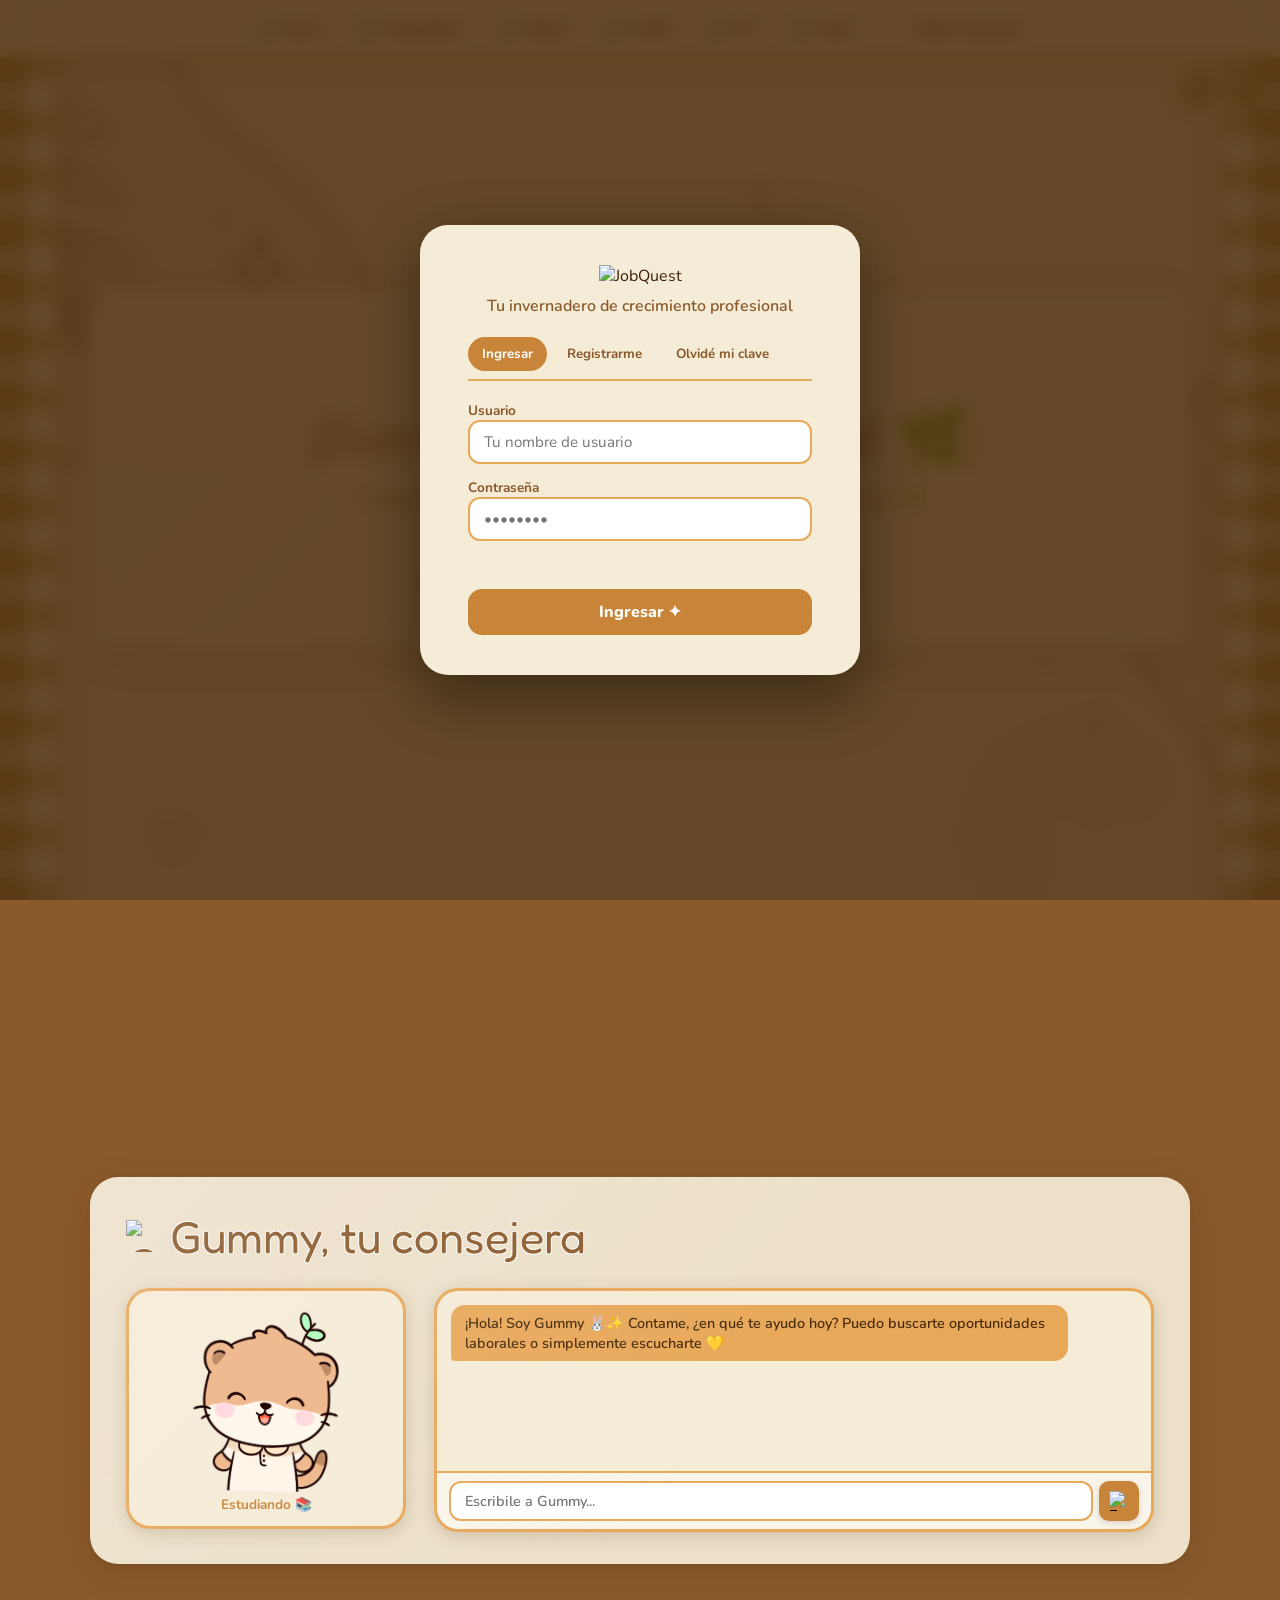
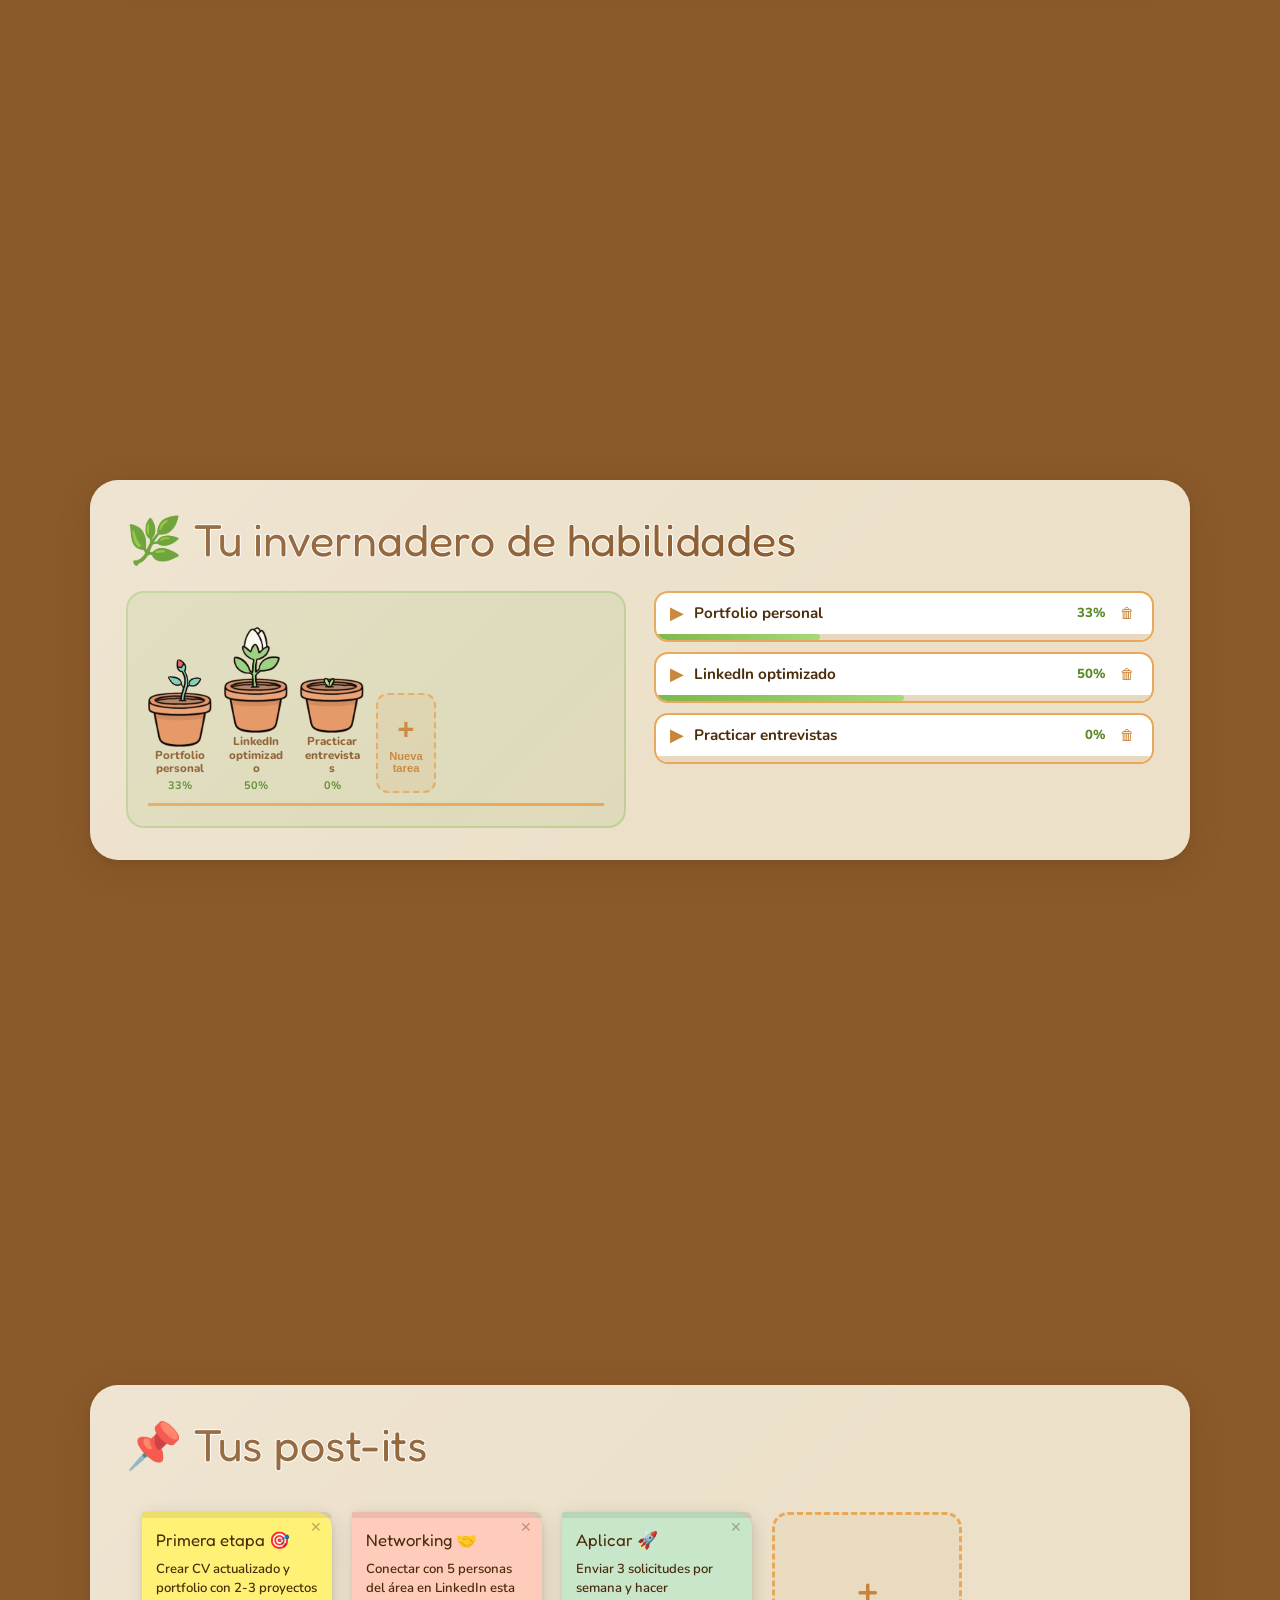
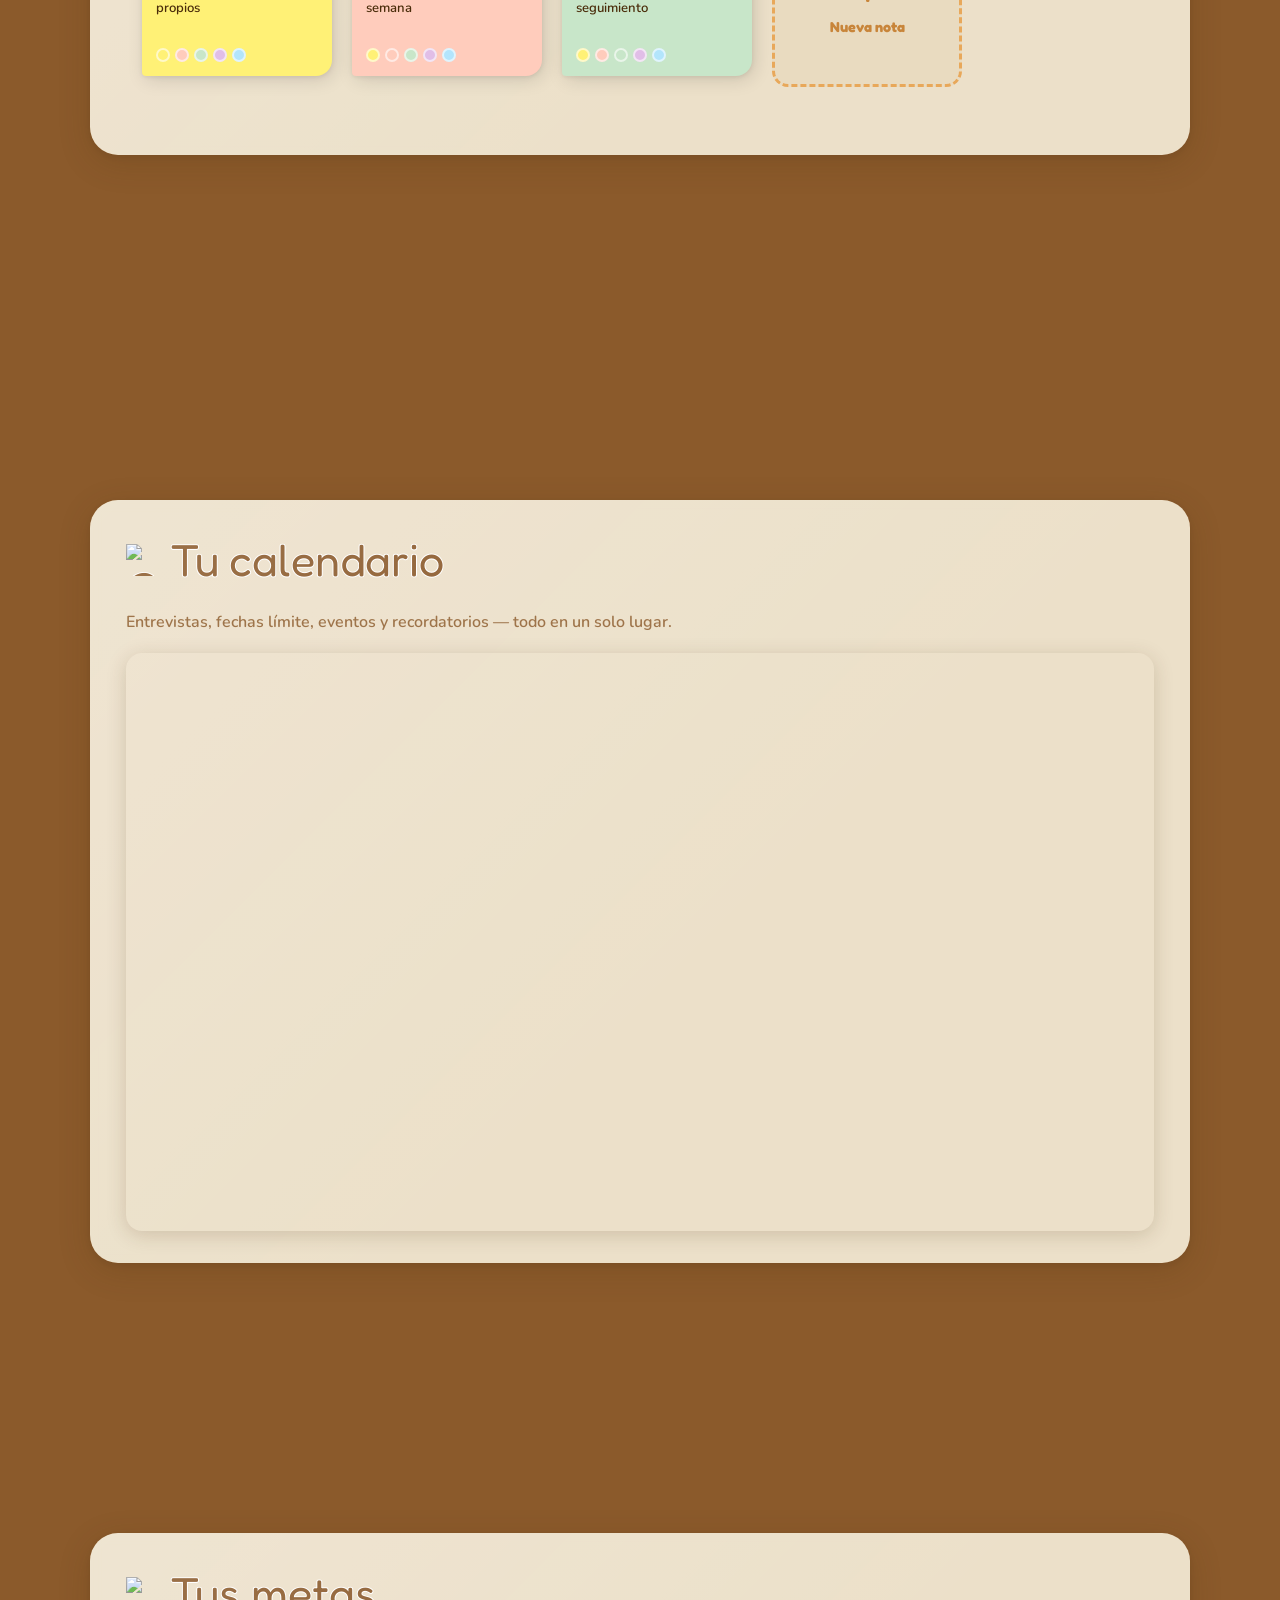
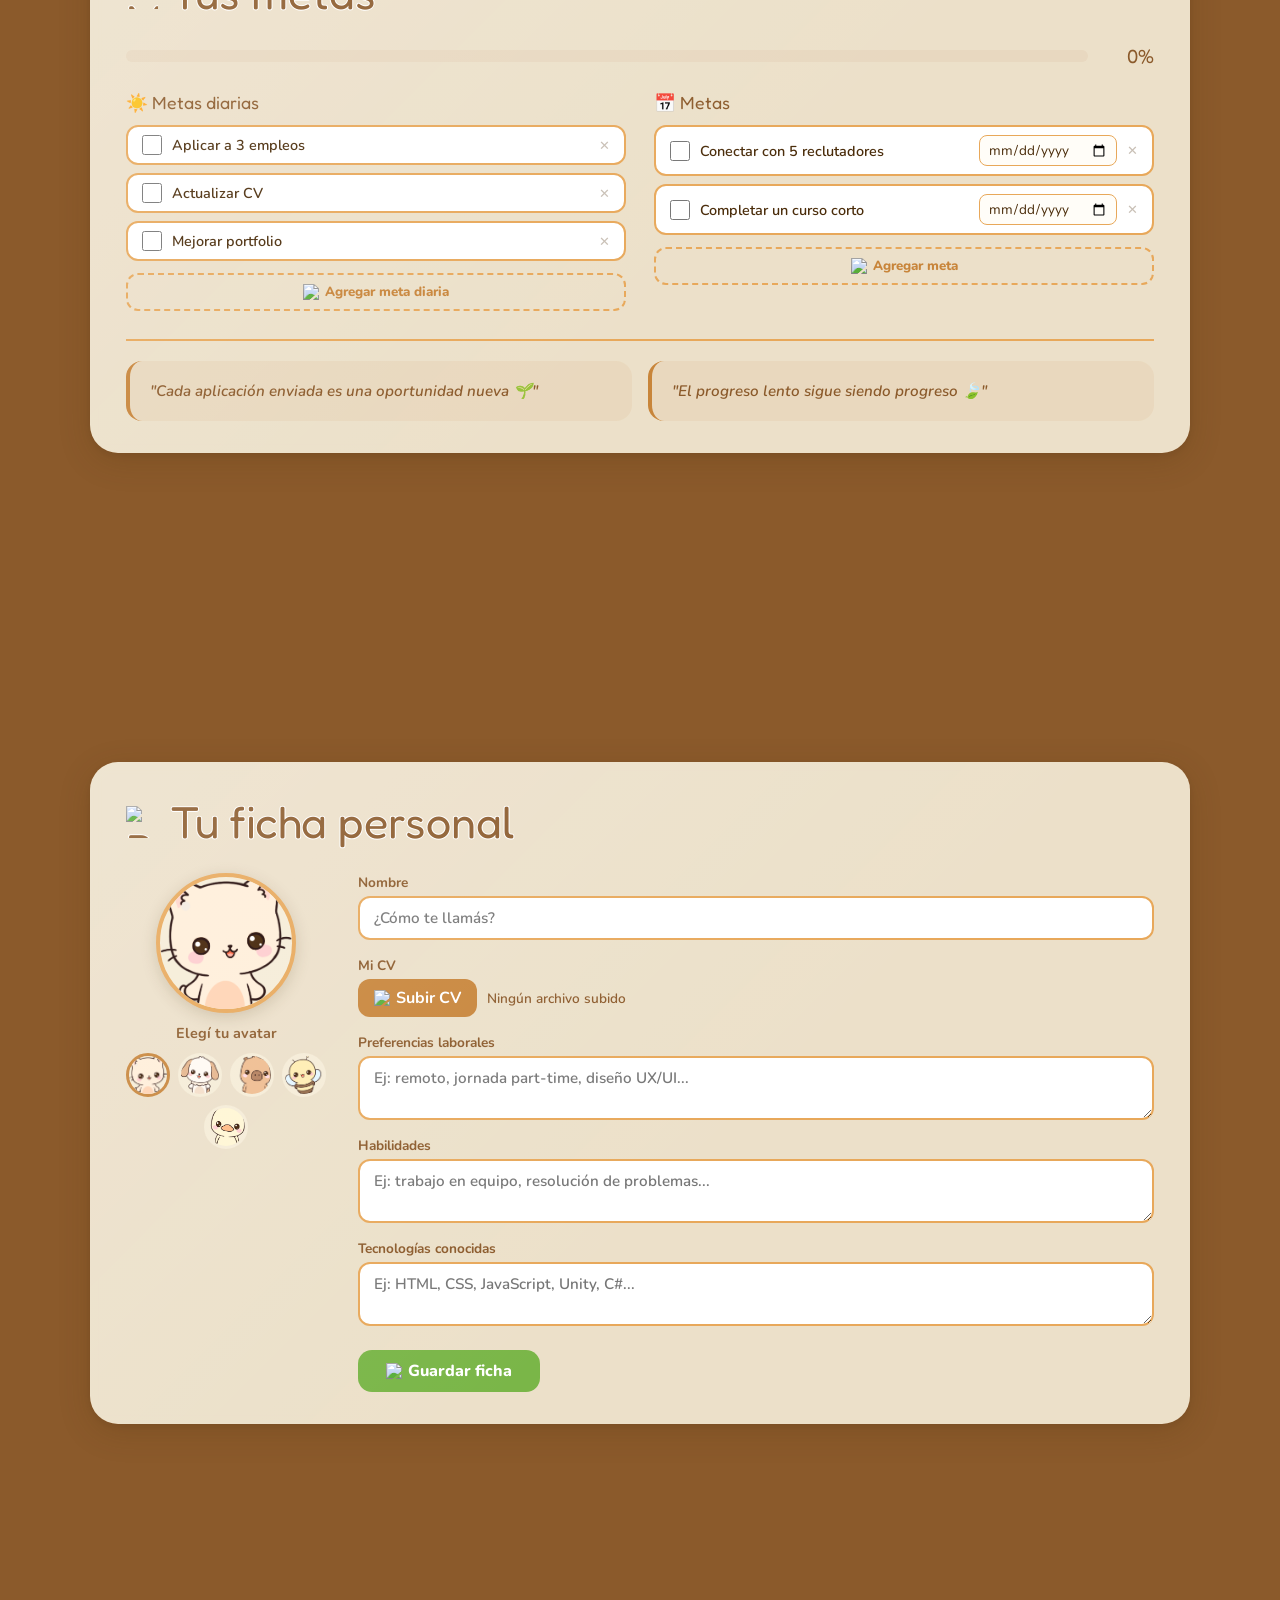
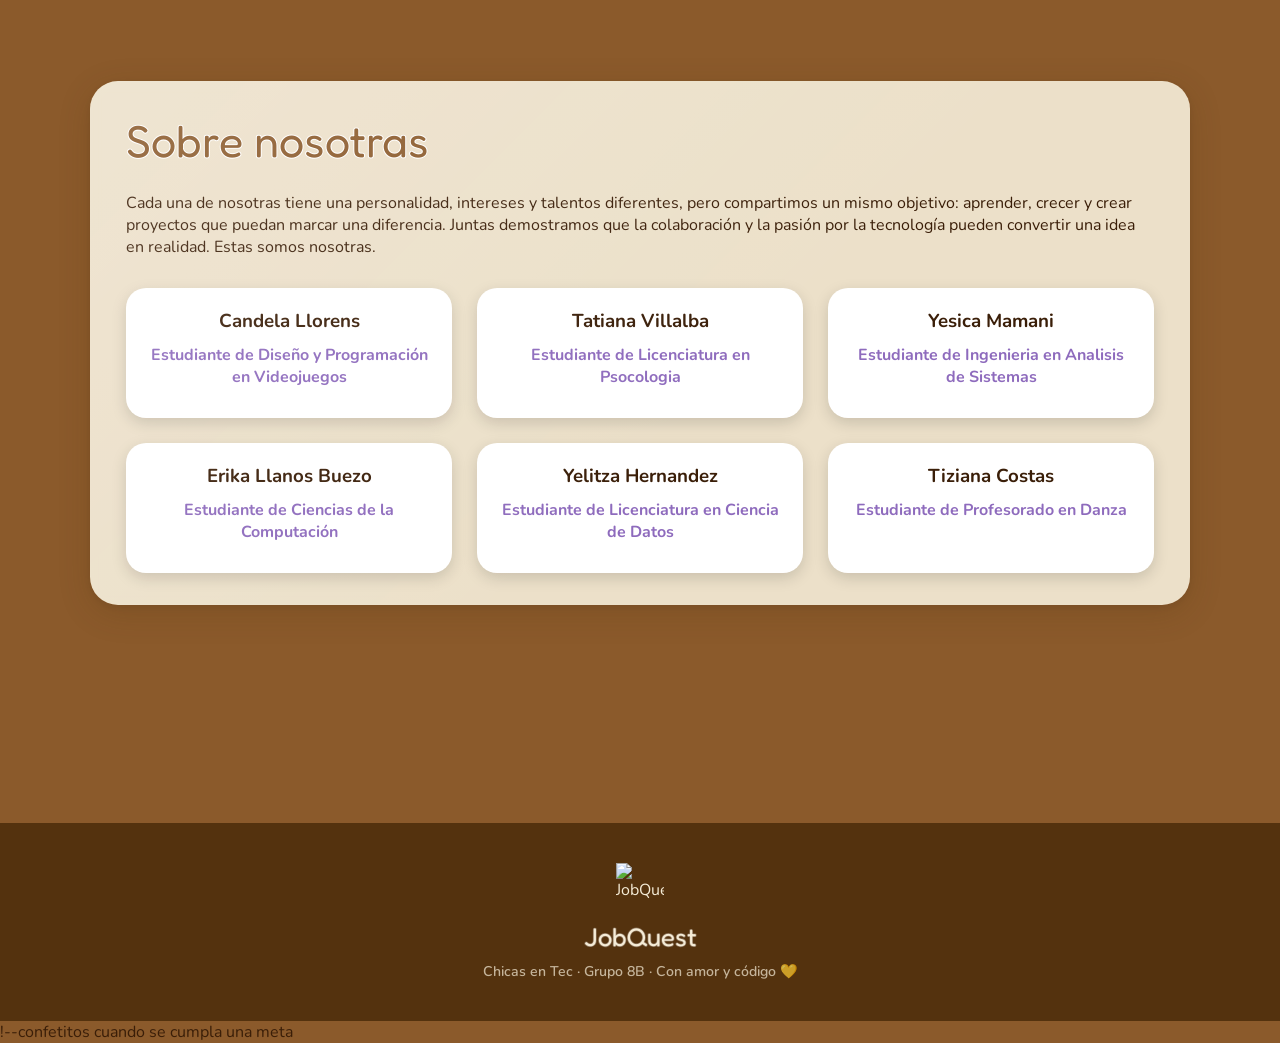
==== commit fdfbd674: "Revert "Descripción de los cambios" This reverts commit 8366332db7999b7908cb5d51e1b3c6dfd09f63c3, re" ====
--- a/MainStructure.html
+++ b/MainStructure.html
@@ -1,65 +1,43 @@
 <!DOCTYPE html>
+<!--
+  ╔══════════════════════════════════════════════════════════════╗
+  ║               JOBQUEST ✿ GUMMY ✿ TU ESPACIO COZY            ║
+  ║         Chicas en Tec · Grupo 8B                            ║
+  ╠══════════════════════════════════════════════════════════════╣
+  ║  IMÁGENES REQUERIDAS (colocar en la misma carpeta):          ║
+  ║    gummy-idle1.png  gummy-idle2.png  gummy-pat.png  gummy-study.png ║
+  ║    avatar-bunny.png  avatar-cat.png  avatar-fox.png  avatar-panda.png ║
+  ║    avatar-koala.png  avatar-raccoon.png  avatar-cow.png  avatar-pig.png ║
+  ║    avatar-octopus.png  avatar-butterfly.png                        ║
+  ║    bg-pattern-1.png  bg-pattern-2.png  frame-left.png  frame-right.png ║
+  ║    icon-home.png  icon-calendar.png  icon-goals.png  icon-profile.png ║
+  ║    icon-cv.png  icon-chat.png  icon-sfx.png  icon-sfx-muted.png    ║
+  ║    icon-music.png  icon-music-muted.png  icon-send.png  icon-add.png ║
+  ║    icon-expand.png  icon-delete.png  icon-check.png  icon-uncheck.png ║
+  ║    icon-save.png  icon-upload.png  icon-close.png                  ║
+  ║    icon-track-0.png  icon-track-1.png  icon-track-2.png  icon-track-off.png ║
+  ║    badge-space.png  badge-rhythm.png  badge-future.png            ║
+  ║    logo-jobquest.png  footer-emoji.png                           ║
+  ╚══════════════════════════════════════════════════════════════╝
+-->
 <html lang="es">
 <head>
   <meta charset="UTF-8">
   <meta name="viewport" content="width=device-width, initial-scale=1.0">
-  <title>TerraJob ✿ Gummy, tu espacio cozy</title>
-
-  <!-- ⭐ FAVICON AGREGADO ⭐ -->
-  <link rel="icon" type="image/png" href="logo-terrajob.png">
-  <link rel="shortcut icon" href="logo-terrajob.png">
-  <link rel="apple-touch-icon" href="logo-terrajob.png">
-
-  <link rel="preconnect" href="https://fonts.googleapis.com">
-  <link rel="preconnect" href="https://fonts.gstatic.com" crossorigin>
-  <link href="https://fonts.googleapis.com/css2?family=Darumadrop+One&family=Edu+SA+Beginner:wght@400..700&family=Londrina+Sketch&family=Sour+Gummy:ital,wght@0,100..900;1,100..900&display=swap" rel="stylesheet">
+  <title>JobQuest ✿ Gummy, tu espacio cozy</title>
+
+  <link href="https://fonts.googleapis.com/css2?family=Nunito:wght@400;600;700;800;900&family=Fredoka+One&display=swap" rel="stylesheet">
   <link rel="stylesheet" href="MainStyle.css">
 </head>
 
 <body class="day">
-
-<!-- EFECTO DE RAYO DE LUZ DESDE LA IZQUIERDA (ANGOSTO) -->
-<div class="light-ray">
-  <div class="ray-beam"></div>
-  <div class="ray-beam-soft"></div>
-  <div class="ray-beam-glow"></div>
-</div>
-
-<!-- EFECTO DE RAYO DE LUZ DIAGONAL (ARRIBA-DERECHA → CENTRO) -->
-<div class="light-ray">
-  <div class="ray-beam"></div>
-  <div class="ray-beam-soft"></div>
-  <div class="ray-beam-glow"></div>
-</div>
-
-<!-- Resplandor ambiental -->
-<div class="ambient-glow"></div>
-
-<!-- Partículas de luz -->
-<div class="light-particles-ray">
-  <div class="light-particle-ray"></div>
-  <div class="light-particle-ray"></div>
-  <div class="light-particle-ray"></div>
-  <div class="light-particle-ray"></div>
-  <div class="light-particle-ray"></div>
-  <div class="light-particle-ray"></div>
-  <div class="light-particle-ray"></div>
-  <div class="light-particle-ray"></div>
-  <div class="light-particle-ray"></div>
-  <div class="light-particle-ray"></div>
-</div>
-
-<!-- ── IMAGEN ARRIBA IZQUIERDA ── -->
-<div class="top-left-image">
-  <img src="top-plant.png" alt="Decoración">
-</div>
 
 <!-- ═══════════════════════════════════════════════════════════════
      PANTALLA DE LOGIN
 ═════════════════════════════════════════════════════════════════ -->
 <div id="login-screen">
   <div class="login-card reveal visible">
-    <div class="login-logo"><img src="logo-terrajob.png" alt="TerraJob" class="login-logo-img"></div>
+    <div class="login-logo"><img src="logo-jobquest.png" alt="JobQuest" class="login-logo-img"></div>
     <div class="login-sub">Tu invernadero de crecimiento profesional</div>
 
     <div class="login-tabs">
@@ -111,7 +89,8 @@
   <a href="#section-perfil"><img src="icon-profile.png" alt="Perfil" class="nav-icon"> Perfil</a>
   <a href="#cv-upload"><img src="icon-cv.png" alt="CV" class="nav-icon"> CV</a>
   <a href="#section-mascota"><img src="icon-chat.png" alt="Chat" class="nav-icon"> Chat</a>
-  <a href="#section-nosotras"><img src="icon-about.png" alt="Sobre nosotras" class="nav-icon"> Sobre nosotras</a>
+  <a href="#section-nosotras"><span class="nav-icon"></span> Sobre nosotras</a>
+</a>
 </nav>
 
 <!-- ═══════════════════════════════════════════════════════════════
@@ -123,15 +102,15 @@
     <span></span><span></span><span></span>
   </div>
 </div>
-  
+
 <!-- CONTROLES DE SONIDO -->
 <div class="sound-controls">
   <button class="sound-btn" id="sfx-btn" title="Efectos de sonido"><img src="icon-sfx.png" alt="Sonido" id="sfx-icon"></button>
   <button class="sound-btn" id="music-btn" title="Música"><img src="icon-music.png" alt="Música" id="music-icon"></button>
   <div class="track-selector" id="track-selector">
-    <button class="track-btn active" data-track="0"><img src="icon-track-0.png" alt="Brisa Alegre" class="track-icon"> Brisa Alegre</button>
-    <button class="track-btn" data-track="1"><img src="icon-track-1.png" alt="Noche Calma" class="track-icon"> Noche Calma</button>
-    <button class="track-btn" data-track="2"><img src="icon-track-2.png" alt="Aroma Dulce" class="track-icon"> Aroma Dulce</button>
+    <button class="track-btn active" data-track="0"><img src="icon-track-0.png" alt="Café" class="track-icon"> Café Cozy</button>
+    <button class="track-btn" data-track="1"><img src="icon-track-1.png" alt="Lluvia" class="track-icon"> Lluvia & Jazz</button>
+    <button class="track-btn" data-track="2"><img src="icon-track-2.png" alt="Otoño" class="track-icon"> Otoño Suave</button>
     <button class="track-btn" data-track="-1" style="border-top:1.5px solid var(--caramel-light); margin-top:2px; padding-top:8px">
       <img src="icon-track-off.png" alt="Sin música" class="track-icon"> Ninguna
     </button>
@@ -153,8 +132,8 @@
   <section class="section bg-inicio" id="section-inicio">
     <div class="card welcome-card reveal">
       <div class="title-logo-row">
-        <img src="logo-terrajob.png" alt="TerraJob" class="title-logo-img">
-        <span class="title-platform-name">TerraJob</span>
+        <img src="logo-jobquest.png" alt="JobQuest" class="title-logo-img">
+        <span class="title-platform-name">JobQuest</span>
       </div>
       <div class="greeting-line">
         <span id="typed-greeting"></span><span class="cursor-blink"></span>
@@ -170,34 +149,36 @@
     </div>
   </section>
 
-<!-- ── MASCOTA + CHAT ── -->
-<section class="section bg-mascota" id="section-mascota">
-  <div class="card mascota-card reveal">
-    <div class="section-title"><img src="icon-chat.png" alt="Chat" class="section-icon"> Gummy, tu consejera</div>
-    <div class="mascota-layout">
-      <div class="gummy-panel">
-        <div class="gummy-frame">
-          <div id="gummy-wrapper">
-            <img id="MainPet" src="gummy-idle1.png" alt="Gummy, tu consejera" />
-          </div>
-          <div class="gummy-state-label" id="gummy-state-label">¡Hola! 🐰</div>
-        </div>
-      </div>
-      <div class="gummy-chat">
-        <div class="chat-messages" id="chat-messages">
-          <div class="chat-msg gummy">
-            ¡Hola! Soy Gummy 🐰✨ Contame, ¿en qué te ayudo hoy?
-            Puedo buscarte oportunidades laborales o simplemente escucharte 💛
-          </div>
-        </div>
-        <div class="chat-input-row">
-          <input type="text" class="chat-input" id="chat-input" placeholder="Escribile a Gummy..." autocomplete="off"/>
-          <button class="chat-send-btn" id="chat-send-btn"><img src="icon-send.png" alt="Enviar"></button>
-        </div>
-      </div>
-    </div>
-  </div>
-</section>
+  <!-- ─────────────────────────────────────────────────────────────
+       SECCIÓN 2: MASCOTA + CHAT (destacado)
+  ────────────────────────────────────────────────────────────── -->
+  <section class="section bg-mascota" id="section-mascota">
+    <div class="card mascota-card reveal">
+      <div class="section-title"><img src="icon-chat.png" alt="Chat" class="section-icon"> Gummy, tu consejera</div>
+      <div class="mascota-layout">
+        <div class="gummy-panel">
+          <div class="gummy-frame">
+            <div id="gummy-wrapper">
+              <img id="MainPet" src="gummy-idle1.png" alt="Gummy, tu consejera" />
+            </div>
+            <div class="gummy-state-label" id="gummy-state-label">¡Hola! 🐰</div>
+          </div>
+        </div>
+        <div class="gummy-chat">
+          <div class="chat-messages" id="chat-messages">
+            <div class="chat-msg gummy">
+              ¡Hola! Soy Gummy 🐰✨ Contame, ¿en qué te ayudo hoy?
+              Puedo buscarte oportunidades laborales o simplemente escucharte 💛
+            </div>
+          </div>
+          <div class="chat-input-row">
+            <input type="text" class="chat-input" id="chat-input" placeholder="Escribile a Gummy..." autocomplete="off"/>
+            <button class="chat-send-btn" id="chat-send-btn"><img src="icon-send.png" alt="Enviar"></button>
+          </div>
+        </div>
+      </div>
+    </div>
+  </section>
 
   <!-- ─────────────────────────────────────────────────────────────
        SECCIÓN 3: INVERNADERO DE HABILIDADES
@@ -225,31 +206,14 @@
   </section>
 
   <!-- ─────────────────────────────────────────────────────────────
-       SECCIÓN 5: CALENDARIO PERSONALIZADO
+       SECCIÓN 5: GOOGLE CALENDAR
   ────────────────────────────────────────────────────────────── -->
   <section class="section bg-calendario" id="section-calendario">
     <div class="card calendar-card reveal">
       <div class="section-title"><img src="icon-calendar.png" alt="Calendario" class="section-icon"> Tu calendario</div>
       <p class="calendar-subtitle">Entrevistas, fechas límite, eventos y recordatorios — todo en un solo lugar.</p>
-      
-      <div class="calendar-custom">
-        <div class="calendar-header">
-          <button class="calendar-nav-btn interactive" id="calendar-prev">◀</button>
-          <span class="calendar-month-year" id="calendar-month-year">Julio 2026</span>
-          <button class="calendar-nav-btn interactive" id="calendar-next">▶</button>
-        </div>
-
-        <div class="calendar-weekdays">
-          <span>LUN</span>
-          <span>MAR</span>
-          <span>MIÉ</span>
-          <span>JUE</span>
-          <span>VIE</span>
-          <span>SÁB</span>
-          <span>DOM</span>
-        </div>
-
-        <div class="calendar-grid" id="calendar-grid"></div>
+      <div class="calendar-frame-wrap">
+        <iframe class="calendar-iframe" src="https://calendar.google.com/calendar/embed?src=es.argentina%23holiday%40group.v.calendar.google.com&ctz=America%2FArgentina%2FBuenos_Aires" style="border:0" frameborder="0" scrolling="no"></iframe>
       </div>
     </div>
   </section>
@@ -297,14 +261,18 @@
 
       <div class="perfil-layout">
 
+        <!-- FOTO DE PERFIL -->
         <div class="perfil-avatar-block">
           <div class="perfil-avatar-preview" id="perfil-avatar-preview">
-            <img src="avatar-perro.png" alt="Avatar" id="avatar-img" />
+            <img src="avatar-bunny.png" alt="Avatar" id="avatar-img" />
           </div>
           <div class="perfil-avatar-label">Elegí tu avatar</div>
-          <div class="avatar-options" id="avatar-options"></div>
-        </div>
-
+          <div class="avatar-options" id="avatar-options">
+            <!-- Las opciones de avatar se generan en MainJS.js -->
+          </div>
+        </div>
+
+        <!-- FICHA / LIBRETA -->
         <div class="perfil-info-block">
           <label class="perfil-field">
             <span class="perfil-field-label">Nombre</span>
@@ -329,10 +297,10 @@
             <span class="perfil-field-label">Habilidades</span>
             <textarea id="perfil-habilidades" class="perfil-textarea" rows="2" placeholder="Ej: trabajo en equipo, resolución de problemas..."></textarea>
           </label>
-   
+
           <label class="perfil-field">
-            <span class="perfil-field-label">Programas Conocidos</span>
-            <textarea id="perfil-tecnologias" class="perfil-textarea" rows="2" placeholder="Ej: Adobe Photoshop, Excel, Unity, ZBrush..."></textarea>
+            <span class="perfil-field-label">Tecnologías conocidas</span>
+            <textarea id="perfil-tecnologias" class="perfil-textarea" rows="2" placeholder="Ej: HTML, CSS, JavaScript, Unity, C#..."></textarea>
           </label>
 
           <div class="perfil-save-row">
@@ -345,63 +313,67 @@
   </section>
 
   <!-- SECCIÓN 8: SOBRE NOSOTRAS -->
-  <section class="section bg-nosotras" id="section-nosotras">
-    <div class="card nosotras-card reveal">
-      <div class="section-title"><img src="icon-about.png" alt="Sobre nosotras" class="section-icon"> Sobre nosotras</div>
-
-      <p class="nosotras-texto">
-        Cada una de nosotras tiene una personalidad, intereses y talentos diferentes, pero compartimos un mismo objetivo:
-        aprender, crecer y crear proyectos que puedan marcar una diferencia. Juntas demostramos que la colaboración y la pasión
-        por la tecnología pueden convertir una idea en realidad. 
-      </p>
+<section class="section bg-nosotras" id="section-nosotras">
+  <div class="card nosotras-card reveal">
+    <div class="section-title"> Sobre nosotras</div>
+
+    <p class="nosotras-texto">
+      Cada una de nosotras tiene una personalidad, intereses y talentos diferentes, pero compartimos un mismo objetivo:
+      aprender, crecer y crear proyectos que puedan marcar una diferencia. Juntas demostramos que la colaboración y la pasión
+      por la tecnología pueden convertir una idea en realidad. Estas somos nosotras.
+    </p>
 
     <div class="equipo-grid">
       <article class="integrante-card">
-        <h3> 🌟Candela Llorens</h3>
+        <h3> Candela Llorens</h3>
         <p class="integrante-rol"> Estudiante de Diseño y Programación en Videojuegos</p>
       </article>
 
+      <article class="integrante-card">
+      
+        <h3>Tatiana Villalba</h3>
+        <p class="integrante-rol">Estudiante de Licenciatura en Psocologia</p>
+      </article>
+
+      <article class="integrante-card">
+        <h3>Yesica Mamani</h3>
+        <p class="integrante-rol"> Estudiante de Ingenieria en Analisis de Sistemas</p>
+      </article>
+
+      <article class="integrante-card">
+        <h3> Erika Llanos Buezo</h3>
+        <p class="integrante-rol"> Estudiante de Ciencias de la Computación</p>
+      </article>
+
         <article class="integrante-card">
-          <h3>🧠 Tatiana Villalba</h3>
-          <p class="integrante-rol">📚 Estudiante de Licenciatura en Psicología</p>
-        </article>
-
-        <article class="integrante-card">
-          <h3>💻 Yesica Mamani</h3>
-          <p class="integrante-rol">⚙️ Estudiante de Ingeniería en Análisis de Sistemas</p>
-        </article>
-
-        <article class="integrante-card">
-          <h3>📊 Erika Llanos Buezo</h3>
-          <p class="integrante-rol">📈 Estudiante de Ingeniería en Sistemas</p>
-        </article>
-
-        <article class="integrante-card">
-          <h3>📉 Yelitza Hernandez</h3>
-          <p class="integrante-rol">📊 Estudiante de Licenciatura en Ciencia de Datos</p>
-        </article>
-
-        <article class="integrante-card">
-          <h3>💃 Tiziana Costas</h3>
-          <p class="integrante-rol">🎭 Estudiante de Profesorado en Danza</p>
-        </article>
-      </div>
-    </div>
-  </section>
-  
+        <h3> Yelitza Hernandez</h3>
+        <p class="integrante-rol"> Estudiante de Licenciatura en Ciencia de Datos</p>
+     </article>
+
+       <article class="integrante-card">
+        <h3> Tiziana Costas</h3>
+        <p class="integrante-rol"> Estudiante de Profesorado en Danza</p>
+      </article>
+
+
+    </div>
+  </div>
+</section>
+
+
   <!-- FOOTER -->
   <footer class="section bg-footer" id="section-footer">
     <div class="footer-inner">
-      <img src="footer-emoji.png" alt="TerraJob" class="footer-emoji">
-      <div class="footer-logo">TerraJob</div>
+      <img src="footer-emoji.png" alt="JobQuest" class="footer-emoji">
+      <div class="footer-logo">JobQuest</div>
       <div class="footer-sub">Chicas en Tec · Grupo 8B · Con amor y código 💛</div>
     </div>
   </footer>
-  
+
 </div><!-- fin #app -->
 
 <script src="MainJS.js"></script>
-<div id="confetti-container"></div>
+<div id="confetti-container"></div> !--confetitos cuando se cumpla una meta 
 
 </body>
 </html>
--- a/MainStyle.css
+++ b/MainStyle.css
@@ -1,8 +1,14 @@
+/*
+╔══════════════════════════════════════════════════════════════════╗
+║                    GUMMY ✿ STYLE.CSS                            ║
+╚══════════════════════════════════════════════════════════════════╝
+*/
+
 :root {
   --cream: #F5ECD7;
-  --caramel: #a47a49;
+  --caramel: #C8853A;
   --caramel-dark: #8B5A2B;
-  --caramel-light: #cb9b5f;
+  --caramel-light: #E8A85A;
   --brown-dark: #4A2C0A;
   --white: #FFFDF7;
   --green: #7AB648;
@@ -11,11 +17,10 @@
   --text-dark: #3A1E08;
   --text-light: #FFFDF7;
   --shadow: rgba(74, 44, 10, 0.18);
-  --shadow-soft: rgba(200, 133, 58, 0.12);
-  --font-body: 'Sour Gummy', cursive;
-  --font-display: 'Darumadrop One', cursive;
-}
- 
+  --font-body: 'Nunito', sans-serif;
+  --font-display: 'Fredoka One', cursive;
+}
+
 *, *::before, *::after {
   box-sizing: border-box;
   margin: 0;
@@ -26,7 +31,7 @@
 
 body {
   font-family: var(--font-body);
-  background: var(--cream);
+  background: var(--caramel-dark);
   color: var(--text-dark);
   overflow-x: hidden;
   cursor: url("data:image/svg+xml,%3Csvg xmlns='http://www.w3.org/2000/svg' width='24' height='24' viewBox='0 0 24 24'%3E%3Ccircle cx='12' cy='12' r='9' fill='%23C8853A' stroke='white' stroke-width='2.5'/%3E%3Ccircle cx='12' cy='12' r='3' fill='white'/%3E%3C/svg%3E") 12 12, auto;
@@ -56,13 +61,13 @@
 .sound-btn {
   width: 38px; height: 38px;
   border-radius: 50%;
-  border: none;
+  border: 2.5px solid var(--cream);
   background: var(--caramel);
   display: flex;
   align-items: center;
   justify-content: center;
   transition: transform 0.2s, background 0.2s;
-  box-shadow: 0 2px 12px rgba(200, 133, 58, 0.25);
+  box-shadow: 0 2px 8px var(--shadow);
   padding: 0;
 }
 .sound-btn:hover { transform: scale(1.12); background: var(--caramel-light); }
@@ -77,7 +82,7 @@
   background: var(--cream);
   border-radius: 12px;
   padding: 8px;
-  box-shadow: 0 8px 32px rgba(74, 44, 10, 0.15);
+  box-shadow: 0 4px 16px var(--shadow);
   gap: 6px;
   flex-direction: column;
   min-width: 160px;
@@ -106,15 +111,15 @@
 #app {
   position: relative;
   z-index: 10;
-  min-height: 50vh;
+  min-height: 100vh;
 }
 
 .section {
-  min-height: 70vh;
+  min-height: 100vh;
   display: flex;
   align-items: center;
   justify-content: center;
-  padding: 80px 60px 80px;  
+  padding: 100px 60px 60px;
   position: relative;
 }
 
@@ -125,8 +130,7 @@
 .bg-postits,
 .bg-calendario,
 .bg-metas,
-.bg-perfil,
-.bg-nosotras {
+.bg-perfil {
   background-size: cover;
   background-position: center;
   background-attachment: fixed;
@@ -139,7 +143,6 @@
 .bg-calendario { background-image: url('bg-pattern-1.png'); }
 .bg-metas { background-image: url('bg-pattern-1.png'); }
 .bg-perfil { background-image: url('bg-pattern-1.png'); }
-.bg-nosotras { background-image: url('bg-pattern-1.png'); }
 
 .bg-pattern-2 .bg-inicio,
 .bg-pattern-2 .bg-mascota,
@@ -147,8 +150,7 @@
 .bg-pattern-2 .bg-postits,
 .bg-pattern-2 .bg-calendario,
 .bg-pattern-2 .bg-metas,
-.bg-pattern-2 .bg-perfil,
-.bg-pattern-2 .bg-nosotras {
+.bg-pattern-2 .bg-perfil {
   background-image: url('bg-pattern-2.png');
 }
 
@@ -167,7 +169,6 @@
   overflow: hidden;
   max-width: 1100px;
   width: 100%;
-  border: none;
 }
 .card::before {
   content: '';
@@ -182,7 +183,7 @@
   font-family: var(--font-display);
   font-size: clamp(1.8rem, 4vw, 2.8rem);
   color: var(--caramel-dark);
-  -webkit-text-stroke: 2px rgba(92, 64, 25, 0.633);
+  -webkit-text-stroke: 2px white;
   paint-order: stroke fill;
   margin-bottom: 24px;
   display: flex;
@@ -204,9 +205,9 @@
   padding: 10px 20px;
   background: rgba(245, 236, 215, 0.92);
   backdrop-filter: blur(12px);
-  border-bottom: none;
+  border-bottom: 2px solid var(--caramel-light);
   flex-wrap: wrap;
-  box-shadow: 0 4px 24px rgba(74, 44, 10, 0.10);
+  box-shadow: 0 4px 20px var(--shadow);
 }
 .top-navbar a {
   text-decoration: none;
@@ -219,20 +220,12 @@
   display: flex;
   align-items: center;
   gap: 6px;
-  background: rgba(200, 133, 58, 0.08);
-  border: none;
-  outline: none;
 }
 .top-navbar a:hover {
   background: var(--caramel);
   color: white;
   transform: translateY(-2px);
-  box-shadow: 0 6px 20px rgba(200, 133, 58, 0.25);
-}
-.top-navbar a:focus,
-.top-navbar a:active {
-  outline: none;
-  border: none;
+  box-shadow: 0 4px 12px rgba(200, 133, 58, 0.3);
 }
 .nav-icon { width: 18px; height: 18px; object-fit: contain; }
 
@@ -260,7 +253,7 @@
   background-position: top right;
   background-size: 80px auto;
 }
-  
+
 /* ── BIENVENIDA ── */
 .welcome-card { text-align: center; padding: 48px 40px; }
 .title-logo-row { display: flex; align-items: center; justify-content: center; gap: 12px; margin-bottom: 8px; }
@@ -269,7 +262,7 @@
   font-family: var(--font-display);
   font-size: 2.8rem;
   color: var(--caramel-dark);
-  -webkit-text-stroke: 3px rgba(92, 64, 25, 0.633);
+  -webkit-text-stroke: 3px white;
   paint-order: stroke fill;
 }
 .greeting-line {
@@ -277,7 +270,7 @@
   font-size: clamp(2rem, 4.5vw, 3.6rem);
   color: var(--caramel-dark);
   line-height: 1.2;
-  -webkit-text-stroke: 2.5px rgba(92, 64, 25, 0.633);
+  -webkit-text-stroke: 2.5px white;
   paint-order: stroke fill;
   letter-spacing: 0.5px;
   margin-top: 8px;
@@ -316,17 +309,14 @@
   font-size: 0.95rem;
   padding: 8px 20px;
   border-radius: 999px;
-  border: none;
-  box-shadow: 0 4px 16px rgba(200, 133, 58, 0.25);
-  transition: transform 0.2s, box-shadow 0.2s;
+  border: 2.5px solid white;
+  box-shadow: 0 3px 10px var(--shadow);
+  transition: transform 0.2s;
   display: flex;
   align-items: center;
   gap: 6px;
 }
-.deco-badge:hover { 
-  transform: scale(1.08) rotate(-2deg);
-  box-shadow: 0 6px 24px rgba(200, 133, 58, 0.35);
-}
+.deco-badge:hover { transform: scale(1.08) rotate(-2deg); }
 .badge-icon { width: 20px; height: 20px; object-fit: contain; }
 
 /* ── LOGIN ── */
@@ -341,64 +331,38 @@
   gap: 28px;
   align-items: stretch;
 }
-.gummy-panel { 
-  display: flex; 
-  flex-direction: column; 
-  align-items: center; 
-  justify-content: center;
-}
+.gummy-panel { display: flex; flex-direction: column; align-items: center; }
 .gummy-frame {
-  background: #FFF9F0;
+  background: var(--cream);
   border-radius: 24px;
   padding: 20px 20px 12px;
   width: 100%;
   display: flex;
   flex-direction: column;
   align-items: center;
-  border: none;
-  box-shadow: 0 6px 28px rgba(200, 133, 58, 0.15);
-  position: relative;
-  overflow: hidden;
-  /* 👇 IMAGEN DE FONDO - SE AJUSTA AL TAMAÑO DEL RECUADRO */
-  background-image: url('gummy-bg.png');
-  background-size: 100% 100%;
-  background-position: center;
-  background-repeat: no-repeat;
-}
-
-#gummy-wrapper {
-  width: 160px;
-  height: 180px;
-  cursor: pointer;
-  position: relative;
-  z-index: 2;
-}
-
+  border: 3px solid var(--caramel-light);
+  box-shadow: 0 4px 16px var(--shadow);
+}
+#gummy-wrapper { width: 160px; height: 180px; cursor: pointer; }
 #MainPet {
-  width: 100%;
-  height: 100%;
+  width: 100%; height: 100%;
   object-fit: contain;
   transition: transform 0.3s cubic-bezier(.22,.68,0,1.5);
 }
-
 #gummy-wrapper:hover #MainPet { transform: scale(1.08); }
 #gummy-wrapper:active #MainPet { transform: scale(0.95); }
-
 .gummy-state-label {
   font-size: 0.85rem;
-  color: var(--black);
+  color: var(--caramel);
   font-weight: 700;
   margin-top: 4px;
   min-height: 1.2em;
-  position: relative;
-  z-index: 2;
-}
-
+}
 .gummy-chat {
   background: var(--cream);
   border-radius: 24px;
-  border: none;
-  box-shadow: 0 6px 28px rgba(200, 133, 58, 0.12);
+  border: 3px solid var(--caramel-light);
+  box-shadow: 0 4px 16px var(--shadow);
   overflow: hidden;
   display: flex;
   flex-direction: column;
@@ -424,7 +388,6 @@
   font-weight: 600;
   line-height: 1.4;
   animation: popIn 0.3s cubic-bezier(.22,.68,0,1.3);
-  border: none;
 }
 @keyframes popIn {
   from { transform: scale(0.7); opacity: 0; }
@@ -435,14 +398,12 @@
   color: var(--brown-dark);
   border-radius: 14px 14px 14px 4px;
   align-self: flex-start;
-  box-shadow: 0 2px 8px rgba(200, 133, 58, 0.15);
 }
 .chat-msg.user {
   background: var(--green);
   color: white;
   border-radius: 14px 14px 4px 14px;
   align-self: flex-end;
-  box-shadow: 0 2px 8px rgba(122, 182, 72, 0.25);
 }
 .chat-msg.loading {
   background: var(--caramel-light);
@@ -466,12 +427,12 @@
   display: flex;
   padding: 8px 12px;
   gap: 6px;
-  border-top: 1px solid rgba(200, 133, 58, 0.15);
+  border-top: 2px solid var(--caramel-light);
   background: rgba(255,255,255,0.5);
 }
 .chat-input {
   flex: 1;
-  border: none;
+  border: 2px solid var(--caramel-light);
   border-radius: 12px;
   padding: 8px 14px;
   font-family: var(--font-body);
@@ -480,36 +441,24 @@
   background: white;
   color: var(--brown-dark);
   outline: none;
-  box-shadow: 0 2px 8px rgba(200, 133, 58, 0.06);
-  transition: box-shadow 0.2s;
-}
-.chat-input:focus { 
-  box-shadow: 0 2px 16px rgba(200, 133, 58, 0.12);
-}
+  transition: border-color 0.2s;
+}
+.chat-input:focus { border-color: var(--caramel); }
 .chat-send-btn {
   background: var(--caramel);
   border: none;
   border-radius: 10px;
-  width: 40px; 
-  height: 40px;
+  width: 40px; height: 40px;
   display: flex;
   align-items: center;
   justify-content: center;
   transition: transform 0.15s, background 0.2s;
-  box-shadow: 0 2px 12px rgba(200, 133, 58, 0.2);
+  box-shadow: 0 2px 6px var(--shadow);
   padding: 0;
-  flex-shrink: 0;
-}
-.chat-send-btn:hover { 
-  transform: scale(1.12); 
-  background: var(--caramel-dark);
-}
-.chat-send-btn img { 
-  width: 20px; 
-  height: 20px; 
-  object-fit: contain; 
-  display: block;
-}  
+}
+.chat-send-btn:hover { transform: scale(1.12); background: var(--caramel-dark); }
+.chat-send-btn img { width: 20px; height: 20px; object-fit: contain; }
+
 /* ── INVERNADERO ── */
 .greenhouse-layout {
   display: grid;
@@ -517,11 +466,10 @@
   gap: 28px;
 }
 .plants-area {
-  background: rgba(122, 182, 72, 0.08);
+  background: rgba(122, 182, 72, 0.12);
   border-radius: 18px;
   padding: 20px;
-  border: none;
-  box-shadow: inset 0 2px 20px rgba(122, 182, 72, 0.06);
+  border: 2px solid rgba(122, 182, 72, 0.3);
 }
 .plants-row {
   display: flex;
@@ -530,7 +478,7 @@
   min-height: 140px;
   align-items: flex-end;
   padding-bottom: 10px;
-  border-bottom: 2px solid rgba(200, 133, 58, 0.10);
+  border-bottom: 3px solid var(--caramel-light);
 }
 .plant-pot {
   display: flex;
@@ -564,30 +512,27 @@
   gap: 4px;
   width: 60px;
   height: 100px;
-  border: 2px dashed rgba(200, 133, 58, 0.25);
+  border: 2.5px dashed var(--caramel-light);
   border-radius: 12px;
-  background: rgba(200, 133, 58, 0.04);
+  background: rgba(200, 133, 58, 0.08);
   color: var(--caramel);
   font-size: 1.8rem;
   font-weight: 700;
   cursor: pointer;
   transition: background 0.2s, transform 0.15s;
 }
-.add-plant-btn:hover { background: rgba(200,133,58,0.10); transform: scale(1.05); }
+.add-plant-btn:hover { background: rgba(200,133,58,0.18); transform: scale(1.05); }
 .add-plant-btn span { font-size: 0.7rem; font-weight: 800; }
 
 .tasks-area { display: flex; flex-direction: column; gap: 10px; }
 .task-item {
   background: white;
   border-radius: 14px;
-  border: none;
+  border: 2px solid var(--caramel-light);
   overflow: hidden;
   transition: box-shadow 0.2s;
-  box-shadow: 0 2px 12px rgba(200, 133, 58, 0.06);
-}
-.task-item:hover { 
-  box-shadow: 0 4px 24px rgba(200, 133, 58, 0.10);
-}
+}
+.task-item:hover { box-shadow: 0 4px 16px var(--shadow); }
 .task-header {
   display: flex;
   align-items: center;
@@ -648,8 +593,8 @@
   padding: 8px 14px 12px 28px;
   flex-direction: column;
   gap: 6px;
-  border-top: 1px solid rgba(200, 133, 58, 0.08);
-  background: rgba(245, 236, 215, 0.3);
+  border-top: 1.5px solid var(--caramel-light);
+  background: rgba(245, 236, 215, 0.5);
 }
 .task-item.expanded .subtasks-area { display: flex; }
 .subtask-row {
@@ -661,7 +606,7 @@
 .subtask-input {
   flex: 1;
   border: none;
-  border-bottom: 1.5px solid rgba(200, 133, 58, 0.12);
+  border-bottom: 1.5px solid var(--caramel-light);
   background: transparent;
   font-family: var(--font-body);
   font-size: 0.88rem;
@@ -705,11 +650,10 @@
   cursor: grab;
   user-select: none;
   transition: transform 0.18s cubic-bezier(.22,.68,0,1.5), box-shadow 0.18s;
-  box-shadow: 0 4px 20px rgba(0,0,0,0.06), 0 1px 8px rgba(0,0,0,0.04);
+  box-shadow: 3px 4px 18px rgba(0,0,0,0.13), 0 1px 4px rgba(0,0,0,0.08);
   display: flex;
   flex-direction: column;
   gap: 6px;
-  border: none;
 }
 .postit::before {
   content: '';
@@ -717,17 +661,17 @@
   top: 0; left: 0;
   width: 100%; height: 6px;
   border-radius: 4px 16px 0 0;
-  background: rgba(0,0,0,0.04);
+  background: rgba(0,0,0,0.08);
 }
 .postit:hover {
   transform: scale(1.07) rotate(-1.5deg);
-  box-shadow: 0 12px 40px rgba(0,0,0,0.10);
+  box-shadow: 6px 10px 28px rgba(0,0,0,0.22);
   z-index: 10;
 }
 .postit.dragging {
   cursor: grabbing;
   transform: scale(1.12) rotate(3deg);
-  box-shadow: 0 20px 60px rgba(0,0,0,0.15);
+  box-shadow: 10px 16px 40px rgba(0,0,0,0.3);
   z-index: 100;
   transition: none;
 }
@@ -761,14 +705,14 @@
   min-height: 60px;
   line-height: 1.5;
 }
-.postit-title-input::placeholder, .postit-body-input::placeholder { color: rgba(74,44,10,0.25); }
+.postit-title-input::placeholder, .postit-body-input::placeholder { color: rgba(74,44,10,0.35); }
 .postit-delete {
   position: absolute;
   top: 8px; right: 10px;
   background: none;
   border: none;
   font-size: 0.9rem;
-  color: rgba(74,44,10,0.25);
+  color: rgba(74,44,10,0.35);
   cursor: pointer;
   transition: color 0.15s, transform 0.15s;
   line-height: 1;
@@ -783,15 +727,15 @@
   width: 14px; height: 14px;
   border-radius: 50%;
   cursor: pointer;
-  border: 2px solid rgba(255,255,255,0.4);
+  border: 2px solid rgba(255,255,255,0.6);
   transition: transform 0.15s;
 }
 .postit-color-dot:hover { transform: scale(1.25); }
 .add-postit-btn {
   min-height: 160px;
-  border: 2px dashed rgba(200, 133, 58, 0.25);
+  border: 3px dashed var(--caramel-light);
   border-radius: 16px;
-  background: rgba(200,133,58,0.03);
+  background: rgba(200,133,58,0.06);
   color: var(--caramel);
   font-size: 2.5rem;
   font-family: var(--font-display);
@@ -804,7 +748,7 @@
   transition: background 0.2s, transform 0.15s;
 }
 .add-postit-btn span { font-size: 0.9rem; font-weight: 800; }
-.add-postit-btn:hover { background: rgba(200,133,58,0.06); transform: scale(1.04); }
+.add-postit-btn:hover { background: rgba(200,133,58,0.14); transform: scale(1.04); }
 .postit-yellow { background: #FFF176; }
 .postit-peach { background: #FFCCBC; }
 .postit-mint { background: #C8E6C9; }
@@ -820,221 +764,20 @@
   margin-bottom: 20px;
   opacity: 0.8;
 }
-
-.calendar-custom {
-  background: white;
-  border-radius: 18px;
-  padding: 20px;
-  border: none;
-  box-shadow: 0 4px 20px rgba(200, 133, 58, 0.08);
-}
-
-.calendar-header {
-  display: flex;
-  justify-content: space-between;
-  align-items: center;
-  margin-bottom: 16px;
-  padding: 0 8px;
-}
-
-.calendar-month-year {
-  font-family: var(--font-display);
-  font-size: 1.4rem;
-  color: var(--caramel-dark);
-}
-
-.calendar-nav-btn {
-  background: var(--caramel-light);
-  border: none;
-  border-radius: 50%;
-  width: 36px;
-  height: 36px;
-  font-size: 1.2rem;
-  font-weight: 700;
-  color: var(--brown-dark);
-  cursor: pointer;
-  transition: background 0.2s, transform 0.15s;
-  display: flex;
-  align-items: center;
-  justify-content: center;
-  box-shadow: 0 2px 8px rgba(200, 133, 58, 0.10);
-}
-.calendar-nav-btn:hover {
-  background: var(--caramel);
-  color: white;
-  transform: scale(1.08);
-}
-
-.calendar-weekdays {
-  display: grid;
-  grid-template-columns: repeat(7, 1fr);
-  gap: 4px;
-  margin-bottom: 6px;
-}
-
-.calendar-weekdays span {
-  text-align: center;
-  font-weight: 800;
-  font-size: 0.8rem;
-  color: var(--caramel-dark);
-  padding: 6px 0;
-  background: var(--cream);
-  border-radius: 8px;
-}
-
-.calendar-grid {
-  display: grid;
-  grid-template-columns: repeat(7, 1fr);
-  gap: 4px;
-}
-
-.calendar-day {
-  aspect-ratio: 1 / 1;
-  min-height: 60px;
-  background: var(--cream);
-  border-radius: 10px;
-  padding: 4px 6px;
-  display: flex;
-  flex-direction: column;
+.calendar-frame-wrap {
   position: relative;
-  transition: background 0.2s;
+  width: 100%;
+  padding-bottom: 56.25%;
+  height: 0;
   overflow: hidden;
-  border: none;
-}
-
-.calendar-day.empty {
-  background: transparent;
-  cursor: default;
-}
-
-.calendar-day.has-events {
-  background: #FFF8E1;
-  box-shadow: inset 0 2px 12px rgba(200, 133, 58, 0.06);
-}
-
-.calendar-day .day-number {
-  font-weight: 800;
-  font-size: 0.85rem;
-  color: var(--brown-dark);
-  margin-bottom: 2px;
-  flex-shrink: 0;
-}
-
-.calendar-day .day-events {
-  display: flex;
-  flex-direction: column;
-  gap: 2px;
-  overflow: hidden;
-  flex: 1;
-}
-
-.calendar-day .day-event {
-  font-size: 0.55rem;
-  font-weight: 700;
-  color: var(--brown-dark);
-  background: rgba(200, 133, 58, 0.15);
-  padding: 1px 4px;
-  border-radius: 4px;
-  white-space: nowrap;
-  overflow: hidden;
-  text-overflow: ellipsis;
-  display: flex;
-  align-items: center;
-  gap: 2px;
-}
-
-.calendar-day .day-event .event-delete {
-  background: none;
-  border: none;
-  color: rgba(74, 44, 10, 0.3);
-  font-size: 0.6rem;
-  cursor: pointer;
-  padding: 0 2px;
-  line-height: 1;
-  flex-shrink: 0;
-}
-.calendar-day .day-event .event-delete:hover {
-  color: #E05252;
-}
-
-.calendar-day .day-add-btn {
-  background: none;
-  border: none;
-  color: var(--caramel);
-  font-size: 1rem;
-  cursor: pointer;
-  padding: 0;
-  line-height: 1;
-  margin-top: auto;
-  opacity: 0.6;
-  transition: opacity 0.2s;
-  align-self: flex-start;
-}
-.calendar-day .day-add-btn:hover {
-  opacity: 1;
-}
-
-.calendar-day .event-input-wrapper {
-  display: none;
+  border-radius: 16px;
+  box-shadow: 0 4px 20px var(--shadow);
+}
+.calendar-iframe {
   position: absolute;
-  bottom: 4px;
-  left: 4px;
-  right: 4px;
-  background: white;
-  border-radius: 6px;
-  padding: 4px;
-  box-shadow: 0 4px 12px rgba(0,0,0,0.2);
-  z-index: 10;
-  gap: 4px;
-  align-items: center;
-}
-
-.calendar-day .event-input-wrapper.active {
-  display: flex;
-}
-
-.calendar-day .event-input-wrapper input {
-  flex: 1;
-  border: 1px solid var(--caramel-light);
-  border-radius: 6px;
-  padding: 4px 8px;
-  font-size: 0.7rem;
-  font-family: var(--font-body);
-  font-weight: 600;
-  outline: none;
-}
-.calendar-day .event-input-wrapper input:focus {
-  border-color: var(--caramel);
-}
-
-.calendar-day .event-input-wrapper .event-confirm-btn {
-  background: var(--green);
-  border: none;
-  border-radius: 6px;
-  color: white;
-  font-weight: 700;
-  font-size: 0.7rem;
-  padding: 4px 10px;
-  cursor: pointer;
-  transition: background 0.2s;
-}
-.calendar-day .event-input-wrapper .event-confirm-btn:hover {
-  background: var(--green-dark);
-}
-
-.calendar-day .event-input-wrapper .event-cancel-btn {
-  background: #ddd;
-  border: none;
-  border-radius: 6px;
-  color: #666;
-  font-weight: 700;
-  font-size: 0.7rem;
-  padding: 4px 8px;
-  cursor: pointer;
-  transition: background 0.2s;
-}
-.calendar-day .event-input-wrapper .event-cancel-btn:hover {
-  background: #ccc;
+  top: 0; left: 0;
+  width: 100%; height: 100%;
+  border-radius: 16px;
 }
 
 /* ── METAS ── */
@@ -1092,9 +835,8 @@
   background: white;
   padding: 8px 14px;
   border-radius: 12px;
-  border: none;
+  border: 2px solid var(--caramel-light);
   transition: background 0.2s;
-  box-shadow: 0 2px 8px rgba(200, 133, 58, 0.04);
 }
 .meta-item:hover { background: rgba(245, 236, 215, 0.5); }
 .meta-item.done { opacity: 0.6; }
@@ -1115,10 +857,12 @@
   color: var(--brown-dark);
   cursor: pointer;
 }
+
 .meta-date:focus {
   outline: none;
   border-color: var(--green);
 }
+
 .meta-text {
   flex: 1;
   font-weight: 600;
@@ -1140,7 +884,7 @@
 .meta-delete:hover { color: #E05252; }
 .add-meta-btn {
   background: none;
-  border: 2px dashed rgba(200, 133, 58, 0.25);
+  border: 2px dashed var(--caramel-light);
   border-radius: 12px;
   padding: 8px 16px;
   font-family: var(--font-body);
@@ -1154,7 +898,7 @@
   justify-content: center;
   gap: 6px;
 }
-.add-meta-btn:hover { background: rgba(200,133,58,0.05); }
+.add-meta-btn:hover { background: rgba(200,133,58,0.1); }
 .btn-icon { width: 16px; height: 16px; object-fit: contain; }
 
 .quotes-section {
@@ -1163,10 +907,10 @@
   gap: 16px;
   margin-top: 12px;
   padding-top: 20px;
-  border-top: 2px solid rgba(200, 133, 58, 0.12);
+  border-top: 2px solid var(--caramel-light);
 }
 .quote-bubble {
-  background: rgba(200, 133, 58, 0.06);
+  background: rgba(200, 133, 58, 0.08);
   border-radius: 16px;
   padding: 16px 20px;
   font-size: 0.95rem;
@@ -1180,6 +924,7 @@
   align-items: center;
 }
 .quote-bubble.fading { opacity: 0; }
+
 
 /* ── PERFIL ── */
 .perfil-card { max-width: 1100px; }
@@ -1320,61 +1065,6 @@
 .perfil-save-btn:hover { background: var(--green-dark); transform: scale(1.03); }
 .perfil-save-msg { font-weight: 600; color: var(--green-dark); }
 
-/* ── SOBRE NOSOTRAS ── */
-.nosotras-card { max-width: 1100px; }
-
-.nosotras-texto {
-  font-size: 1.05rem;
-  font-weight: 600;
-  color: var(--caramel-dark);
-  text-align: center;
-  max-width: 800px;
-  margin: 0 auto 30px;
-  line-height: 1.7;
-  background: rgba(255,255,255,0.3);
-  padding: 20px 30px;
-  border-radius: 16px;
-  border-left: 4px solid var(--caramel);
-}
-
-.equipo-grid {
-  display: grid;
-  grid-template-columns: repeat(3, 1fr);
-  gap: 20px;
-}
-
-.integrante-card {
-  background: rgba(255,255,255,0.9);
-  border-radius: 20px;
-  padding: 24px 20px 20px;
-  text-align: center;
-  box-shadow: 0 4px 16px var(--shadow);
-  transition: transform 0.3s, box-shadow 0.3s;
-  border: none;
-}
-
-.integrante-card:hover {
-  transform: translateY(-6px) scale(1.02);
-  box-shadow: 0 8px 28px rgba(200, 133, 58, 0.15);
-}
-
-.integrante-card h3 {
-  font-family: var(--font-display);
-  font-size: 1.1rem;
-  color: var(--caramel-dark);
-  margin-bottom: 6px;
-}
-
-.integrante-rol {
-  color: var(--caramel);
-  font-weight: 700;
-  font-size: 0.9rem;
-  background: rgba(200, 133, 58, 0.08);
-  padding: 4px 12px;
-  border-radius: 999px;
-  display: inline-block;
-}
-
 /* ── FOOTER ── */
 #section-footer {
   min-height: unset;
@@ -1394,7 +1084,7 @@
 .footer-logo {
   font-family: var(--font-display);
   font-size: 1.6rem;
-  -webkit-text-stroke: 1.5px rgba(92, 64, 25, 0.633);
+  -webkit-text-stroke: 1.5px rgba(255,255,255,0.3);
   paint-order: stroke fill;
 }
 .footer-sub { font-size: 0.88rem; font-weight: 600; opacity: 0.7; }
@@ -1521,7 +1211,7 @@
   font-family: var(--font-display);
   font-size: 2rem;
   color: white;
-  -webkit-text-stroke: 0.5px rgb(255, 255, 255);
+  -webkit-text-stroke: 2px rgba(255,255,255,0.3);
 }
 .loading-bounce {
   display: flex;
@@ -1536,33 +1226,6 @@
 }
 .loading-bounce span:nth-child(2) { animation-delay: 0.15s; }
 .loading-bounce span:nth-child(3) { animation-delay: 0.30s; }
-
-/* ── CONFETI ── */
-#confetti-container { 
-  position: fixed;
-  top: 0;
-  left: 0;
-  width: 100%;
-  height: 100%;
-  pointer-events: none;
-  overflow: hidden;
-  z-index: 9999;
-}
-.confetti {
-  position: absolute;
-  font-size: 24px;
-  animation: fall 4s linear forwards;
-}
-@keyframes fall {
-  0% {
-    transform: translateY(-50px) rotate(0deg);
-    opacity: 1;
-  }
-  100% {
-    transform: translateY(100vh) rotate(360deg);
-    opacity: 0;
-  }
-}
 
 /* ── RESPONSIVE ── */
 @media (max-width: 768px) {
@@ -1594,317 +1257,82 @@
   .login-tabs { flex-wrap: wrap; }
   .login-tab-btn { font-size: 0.8rem; padding: 6px 12px; }
   .postit { width: 160px; min-height: 140px; }
-  .equipo-grid { grid-template-columns: 1fr 1fr; }
-  .calendar-day { min-height: 40px; padding: 2px 3px; }
-  .calendar-day .day-number { font-size: 0.7rem; }
-  .calendar-day .day-event { font-size: 0.45rem; padding: 1px 3px; }
-  .calendar-day .day-add-btn { font-size: 0.8rem; }
-  .calendar-nav-btn { width: 30px; height: 30px; font-size: 1rem; }
-  .calendar-month-year { font-size: 1.1rem; }
-  .calendar-weekdays span { font-size: 0.65rem; padding: 4px 0; }
-  .calendar-custom { padding: 12px; }
-  .nosotras-texto { font-size: 0.95rem; padding: 16px 20px; }
-}
-
-@media (max-width: 480px) {
-  .equipo-grid { grid-template-columns: 1fr; }
-  .section { padding: 60px 16px 30px; }
-  .card { padding: 16px 14px; border-radius: 20px; }
-  .top-navbar a { font-size: 0.7rem; padding: 4px 8px; }
-  .top-navbar { gap: 2px; padding: 6px 8px; }
-}
-
-/* ── EFECTO DE RAYO DE LUZ DIAGONAL (ARRIBA-DERECHA → CENTRO) ── */
-.light-ray {
-  position: fixed;
-  top: 0;
-  left: 0;
-  width: 100%;
-  height: 100%;
-  pointer-events: none;
-  z-index: 9999;
-  overflow: visible;
-}
-
-/* ── EFECTO DE RAYO DE LUZ DIAGONAL (MÁS A LA DERECHA) ── */
-.light-ray {
-  position: fixed;
-  top: 0;
-  left: 0;
-  width: 100%;
-  height: 100%;
-  pointer-events: none;
-  z-index: 9999;
-  overflow: visible;
+}
+
+/* ── Confetitos cuando de cumple con una meta.── */
+#confetti-container{ 
+    position:fixed;
+    top:0;
+    left:0;
+    width:100%;
+    height:100%;
+    pointer-events:none;
+    overflow:hidden;
+    z-index:9999;
+}
+
+.confetti{
+    position:absolute;
+    font-size:24px;
+    animation:fall 2s linear forwards;
+}
+
+@keyframes fall{
+    0%{
+        transform:translateY(-50px) rotate(0deg);
+        opacity:1;
+    }
+    100%{
+        transform:translateY(100vh) rotate(360deg);
+        opacity:0;
+    }
 }
 
 @keyframes fall{
     
 }
 
-/* SEGUNDO RAYO - Más suave y envolvente (más a la derecha) */
-.ray-beam-soft {
-  position: absolute;
-  top: -25%;
-  right: -30%;      /* <-- CAMBIADO: antes -15%, ahora -5% */
-  width: 120%;     /* <-- CAMBIADO: antes 140%, ahora 120% */
-  height: 220%;
-  background: linear-gradient(
-    145deg,
-    transparent 15%,
-    rgba(255, 240, 180, 0.20) 25%,
-    rgba(255, 230, 150, 0.40) 35%,
-    rgba(255, 250, 200, 0.55) 42%,
-    rgba(255, 230, 150, 0.35) 50%,
-    transparent 70%
-  );
-  transform: rotate(-32deg) translateX(25px);  /* <-- AÑADIDO: desplazado a la derecha */
-  animation: rayMove 10s ease-in-out infinite alternate;
-  animation-delay: 1s;
-  filter: blur(30px);
-}
-
-/* TERCER RAYO - Brillo central intenso (más a la derecha) */
-.ray-beam-glow {
-  position: absolute;
-  top: -28%;
-  right: -30%;       /* <-- CAMBIADO: antes -10%, ahora 0% */
-  width: 80%;      /* <-- CAMBIADO: antes 100%, ahora 80% */
-  height: 180%;
-  background: linear-gradient(
-    145deg,
-    transparent 20%,
-    rgba(255, 255, 240, 0.10) 28%,
-    rgba(255, 255, 200, 0.35) 35%,
-    rgba(255, 255, 255, 0.60) 40%,
-    rgba(255, 255, 200, 0.35) 45%,
-    rgba(255, 240, 180, 0.15) 52%,
-    transparent 65%
-  );
-  transform: rotate(-35deg) translateX(35px);  /* <-- AÑADIDO: desplazado a la derecha */
-  animation: rayMove 7s ease-in-out infinite alternate;
-  animation-delay: 0.5s;
-  filter: blur(5px);
-}
-
-@keyframes rayMove {
-  0% {
-    transform: rotate(-32deg) translateX(20px) translateY(-10px);
-    opacity: 0.1;
-  }
-  50% {
-    transform: rotate(-38deg) translateX(10px) translateY(15px);
-    opacity: 0.3;
-  }
-  100% {
-    transform: rotate(-35deg) translateX(30px) translateY(8px);
-    opacity: 0.15;
-  }
-}
-   
-/* RESPLANDOR AMBIENTAL - Luz cálida desde arriba-derecha (más a la derecha) */
-.ambient-glow {
-  position: fixed;
-  top: 0;
-  left: 0;
-  width: 100%;
-  height: 100%;
-  pointer-events: none;
-  z-index: 9998;
-  background: radial-gradient(
-    ellipse at 90% 15%,    /* <-- CAMBIADO: antes 80%, ahora 90% */
-    rgba(255, 220, 150, 0.12) 0%,
-    rgba(255, 200, 100, 0.06) 25%,
-    rgba(255, 180, 80, 0.02) 50%,
-    transparent 100%
-  );
-  animation: ambientPulse 6s ease-in-out infinite alternate;
-}
-
-@keyframes ambientPulse {
-  0% { opacity: 0.4; }
-  100% { opacity: 1; }
-}
-
-/* PARTÍCULAS DE LUZ - Flotando en diagonal (más a la derecha) */
-.light-particles-ray {
-  position: fixed;
-  top: 0;
-  left: 0;
-  width: 100%;
-  height: 100%;
-  pointer-events: none;
-  z-index: 9998;
-  overflow: visible;
-}
-
-.light-particle-ray {
-  position: absolute;
-  width: 8px;
-  height: 8px;
-  background: radial-gradient(circle, rgba(255, 255, 220, 0.9), rgba(255, 220, 100, 0.2));
-  border-radius: 50%;
-  box-shadow: 0 0 30px rgba(255, 200, 80, 0.4), 0 0 60px rgba(255, 200, 80, 0.15);
-  animation: particleFloat 12s linear infinite;
-}
-
-.light-particle-ray:nth-child(1) { right: 5%; top: 5%; animation-delay: 0s; width: 10px; height: 10px; }
-.light-particle-ray:nth-child(2) { right: 20%; top: 20%; animation-delay: 1.5s; width: 6px; height: 6px; }
-.light-particle-ray:nth-child(3) { right: 35%; top: 40%; animation-delay: 3s; width: 12px; height: 12px; }
-.light-particle-ray:nth-child(4) { right: 10%; top: 55%; animation-delay: 0.8s; width: 5px; height: 5px; }
-.light-particle-ray:nth-child(5) { right: 25%; top: 10%; animation-delay: 2.2s; width: 8px; height: 8px; }
-.light-particle-ray:nth-child(6) { right: 45%; top: 35%; animation-delay: 4s; width: 7px; height: 7px; }
-.light-particle-ray:nth-child(7) { right: 15%; top: 45%; animation-delay: 1.8s; width: 6px; height: 6px; }
-.light-particle-ray:nth-child(8) { right: 30%; top: 65%; animation-delay: 3.5s; width: 11px; height: 11px; }
-.light-particle-ray:nth-child(9) { right: 40%; top: 15%; animation-delay: 0.5s; width: 5px; height: 5px; }
-.light-particle-ray:nth-child(10) { right: 50%; top: 50%; animation-delay: 2.8s; width: 9px; height: 9px; }
-
-@keyframes particleFloat {
-  0% {
-    transform: translate(0, 0) scale(0) rotate(0deg);
-    opacity: 0;
-  }
-  10% {
-    opacity: 1;
-    transform: translate(-40px, 50px) scale(1) rotate(45deg);
-  }
-  50% {
-    transform: translate(-100px, 150px) scale(1.8) rotate(180deg);
-    opacity: 0.9;
-  }
-  90% {
-    opacity: 0.6;
-  }
-  100% {
-    transform: translate(-180px, 280px) scale(0) rotate(360deg);
-    opacity: 0;
-  }
-}
-
-/* ── IMAGEN ARRIBA IZQUIERDA (debajo del navbar) ── */
-.top-left-image {
-  position: fixed;
-  top: 60px;
-  left: 120px;
-  z-index: 10005;
-  pointer-events: none;
-  opacity: 0;
-  animation: fadeInImage 0.8s ease 2s forwards;
-  transform-origin: top center;
-  will-change: transform;
-}
-
-.top-left-image img {
-  width: 185px;
-  height: auto;
-  display: block;
-  filter: drop-shadow(0 4px 16px rgba(200, 133, 58, 0.20));
-  animation: swingImage 4s ease-in-out infinite;
-  animation-delay: 2.8s;
-}
-
-/* ── FADE IN ── */
-@keyframes fadeInImage {
-  0% { 
-    opacity: 0; 
-    transform: scale(0.8); 
-  }
-  100% { 
-    opacity: 1; 
-    transform: scale(1); 
-  }
-}
-
-/* ── SWING CON TRANSICIÓN SUAVE (empieza desde 0 y va aumentando) ── */
-@keyframes swingImage {
-  0% { 
-    transform: rotate(0deg);  /* Empieza recto */
-  }
-  10% { 
-    transform: rotate(-0.3deg);  /* Primer movimiento muy sutil */
-  }
-  25% { 
-    transform: rotate(-0.5deg);  /* Llega al swing completo */
-  }
-  50% { 
-    transform: rotate(0.5deg); 
-  }
-  75% { 
-    transform: rotate(-0.5deg); 
-  }
-  100% { 
-    transform: rotate(0.5deg); 
-  }
-}
-
-/* ── IMAGEN ARRIBA IZQUIERDA (debajo del navbar) ── */
-.top-left-image {
-  position: fixed;
-  top: 60px;
-  left: 130px;
-  z-index: 10005;
-  pointer-events: none;
-  opacity: 0;
-  animation: fadeInImage 0.8s ease 2s forwards;
-  transform-origin: top center;
-  will-change: transform;
-}
-   
-.top-left-image img {
-  width: 200px;
-  height: auto;
-  display: block;
-  filter: drop-shadow(0 4px 16px rgba(200, 133, 58, 0.20));
-  animation: swingImage 2.5s ease-in-out infinite; /* MÁS RÁPIDO = MENOS PAUSA */
-  animation-delay: 2.8s;
-}
-  
-/* ── FADE IN ── */
-@keyframes fadeInImage {
-  0% { 
-    opacity: 0; 
-    transform: scale(0.8); 
-  }
-  100% { 
-    opacity: 1; 
-    transform: scale(1); 
-  }
-}
-
-/* ── SWING CONTINUO (sin pausas, como un péndulo) ── */
-@keyframes swingImage {
-  0% { transform: rotate(-1.5deg); }
-  50% { transform: rotate(1.5deg); }
-  100% { transform: rotate(-1.5deg); }
-}
-
-/* ── RESPONSIVE ── */
-@media (max-width: 768px) {
-  .top-left-image {
-    top: 55px;
-    left: 40px;
-  }
-  .top-left-image img {
-    width: 70px;
-  }
-  @keyframes swingImage {
-    0% { transform: rotate(-1.2deg); }
-    50% { transform: rotate(1.2deg); }
-    100% { transform: rotate(-1.2deg); }
-  }
-}
-
-@media (max-width: 480px) {
-  .top-left-image {
-    top: 50px;
-    left: 30px;
-  }
-  .top-left-image img {
-    width: 55px;
-  }
-  @keyframes swingImage {
-    0% { transform: rotate(-1deg); }
-    50% { transform: rotate(1deg); }
-    100% { transform: rotate(-1deg); }
-  }
+/* ===== SECCIÓN SOBRE NOSOTRAS ===== */
+
+.equipo-grid {
+    display: grid;
+    grid-template-columns: repeat(3, 1fr);
+    gap: 25px;
+    margin-top: 30px;
+}
+
+.integrante-card {
+    background: #ffffff;
+    border-radius: 20px;
+    padding: 20px;
+    text-align: center;
+    box-shadow: 0 5px 15px rgba(0,0,0,.15);
+}
+
+.integrante-img {
+    width: 120px;
+    height: 120px;
+    border-radius: 50%;
+    object-fit: cover;
+    margin-bottom: 15px;
+}
+
+.integrante-rol {
+    color: #8e6bbd;
+    font-weight: bold;
+    margin: 10px 0;
+}
+
+/* ===== SOBRE NOSOTRAS ===== */
+
+#section-nosotras{
+    padding-top: 0px;
+}
+
+#section-nosotras .section-title{
+    margin-left: 0px;
+}
+
+#section-nosotras p{
+    margin-left: 0px;
 }
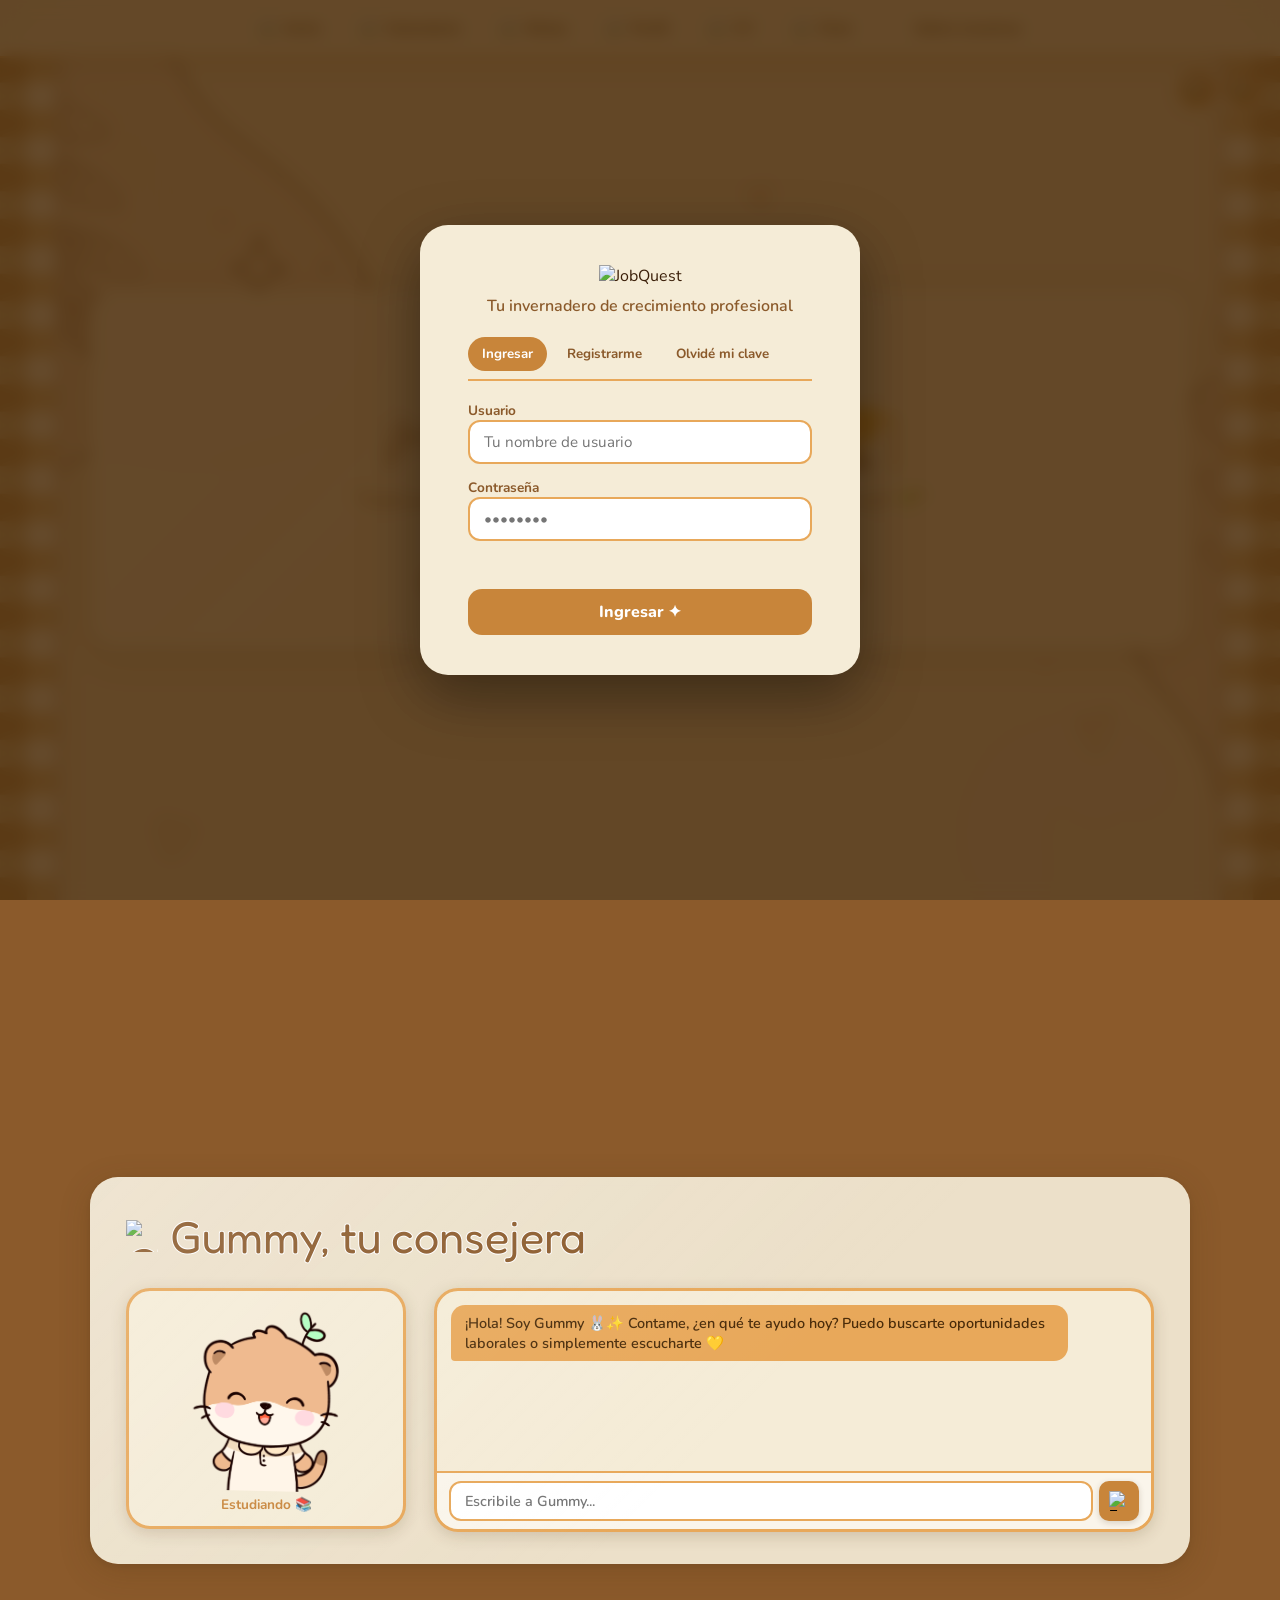
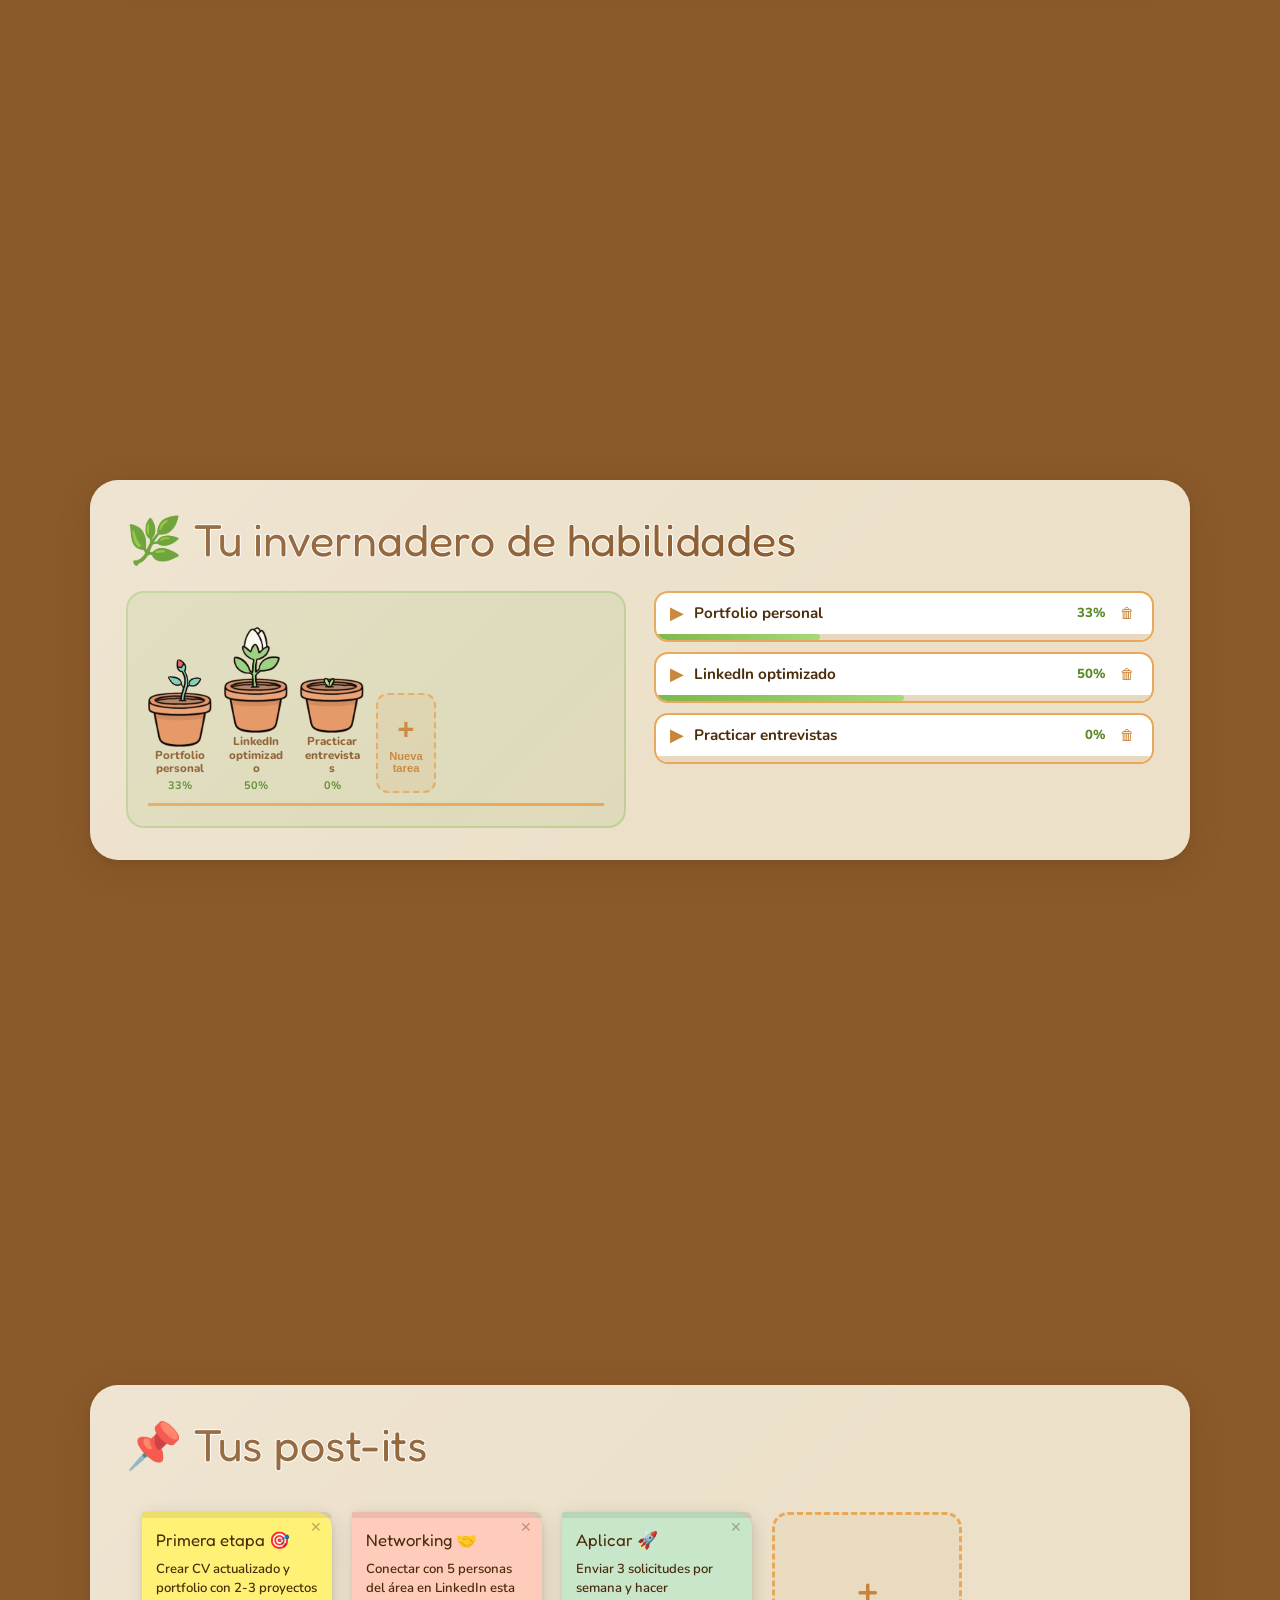
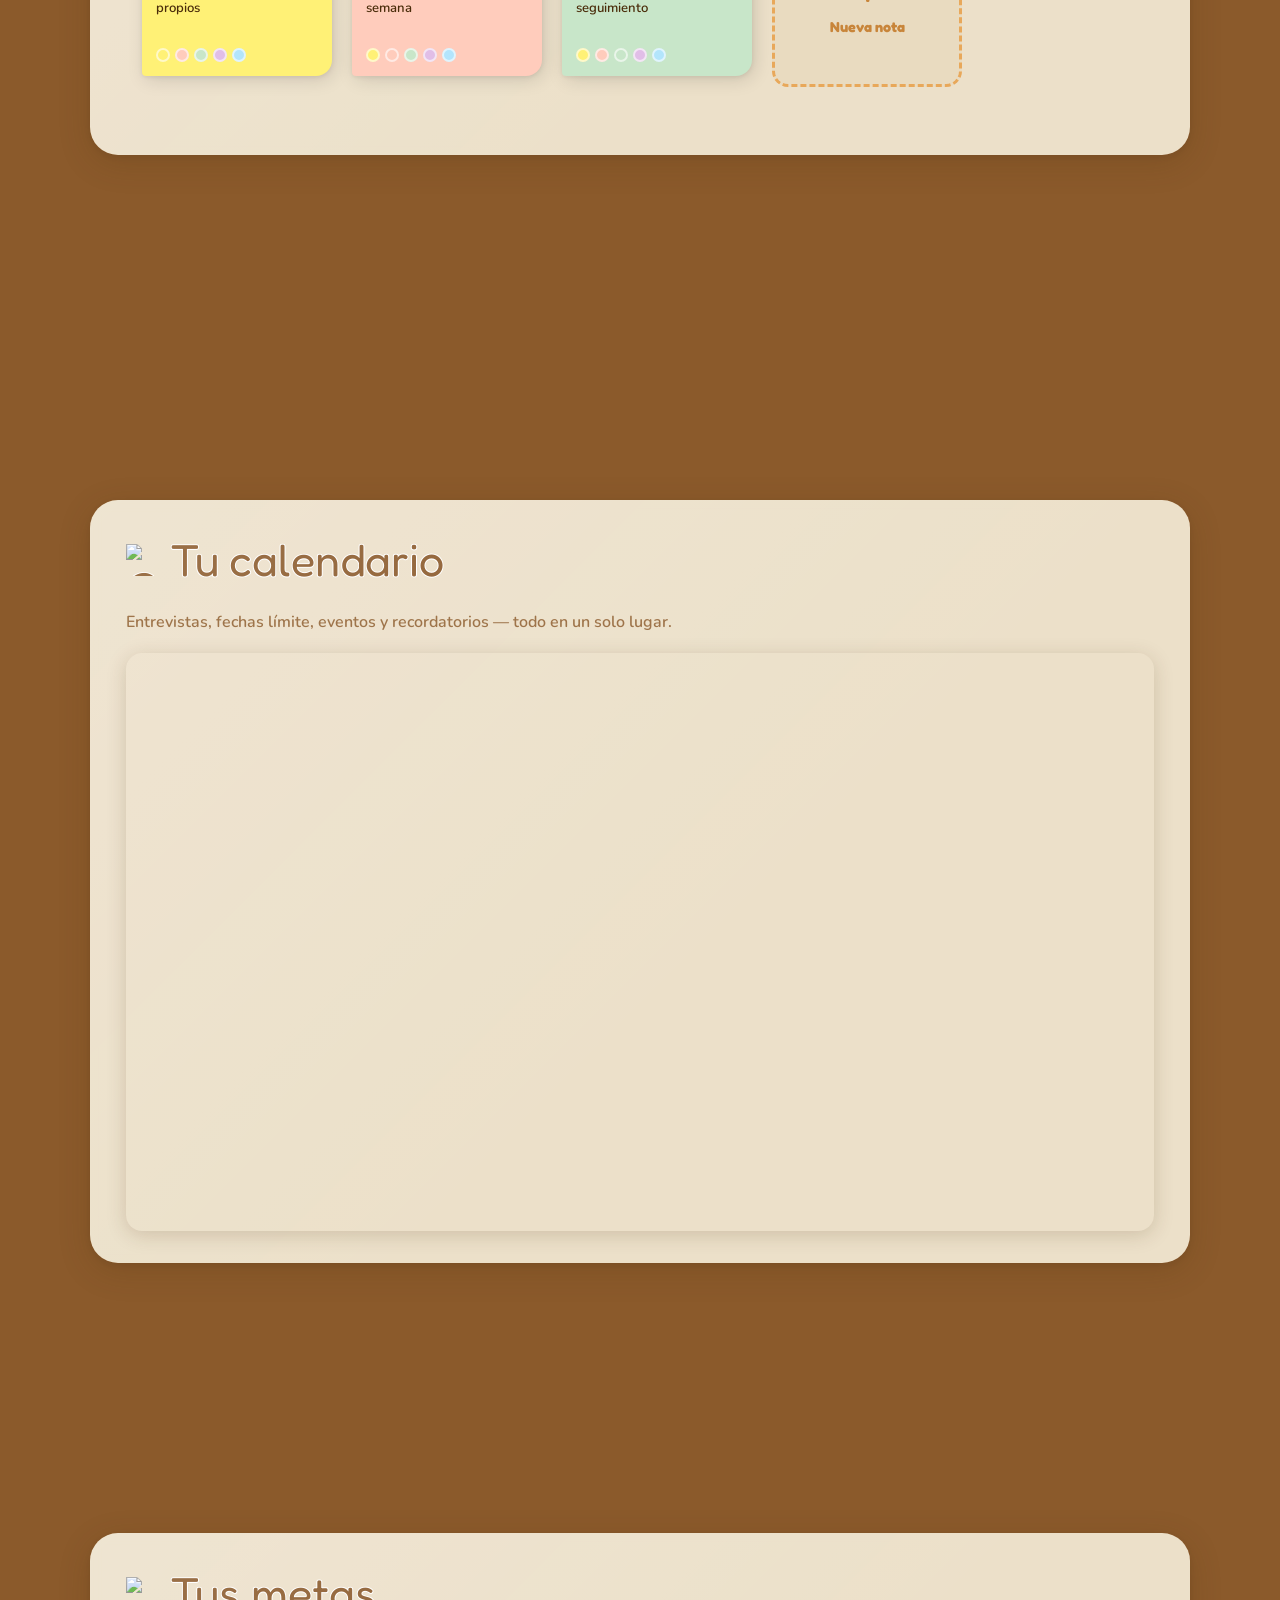
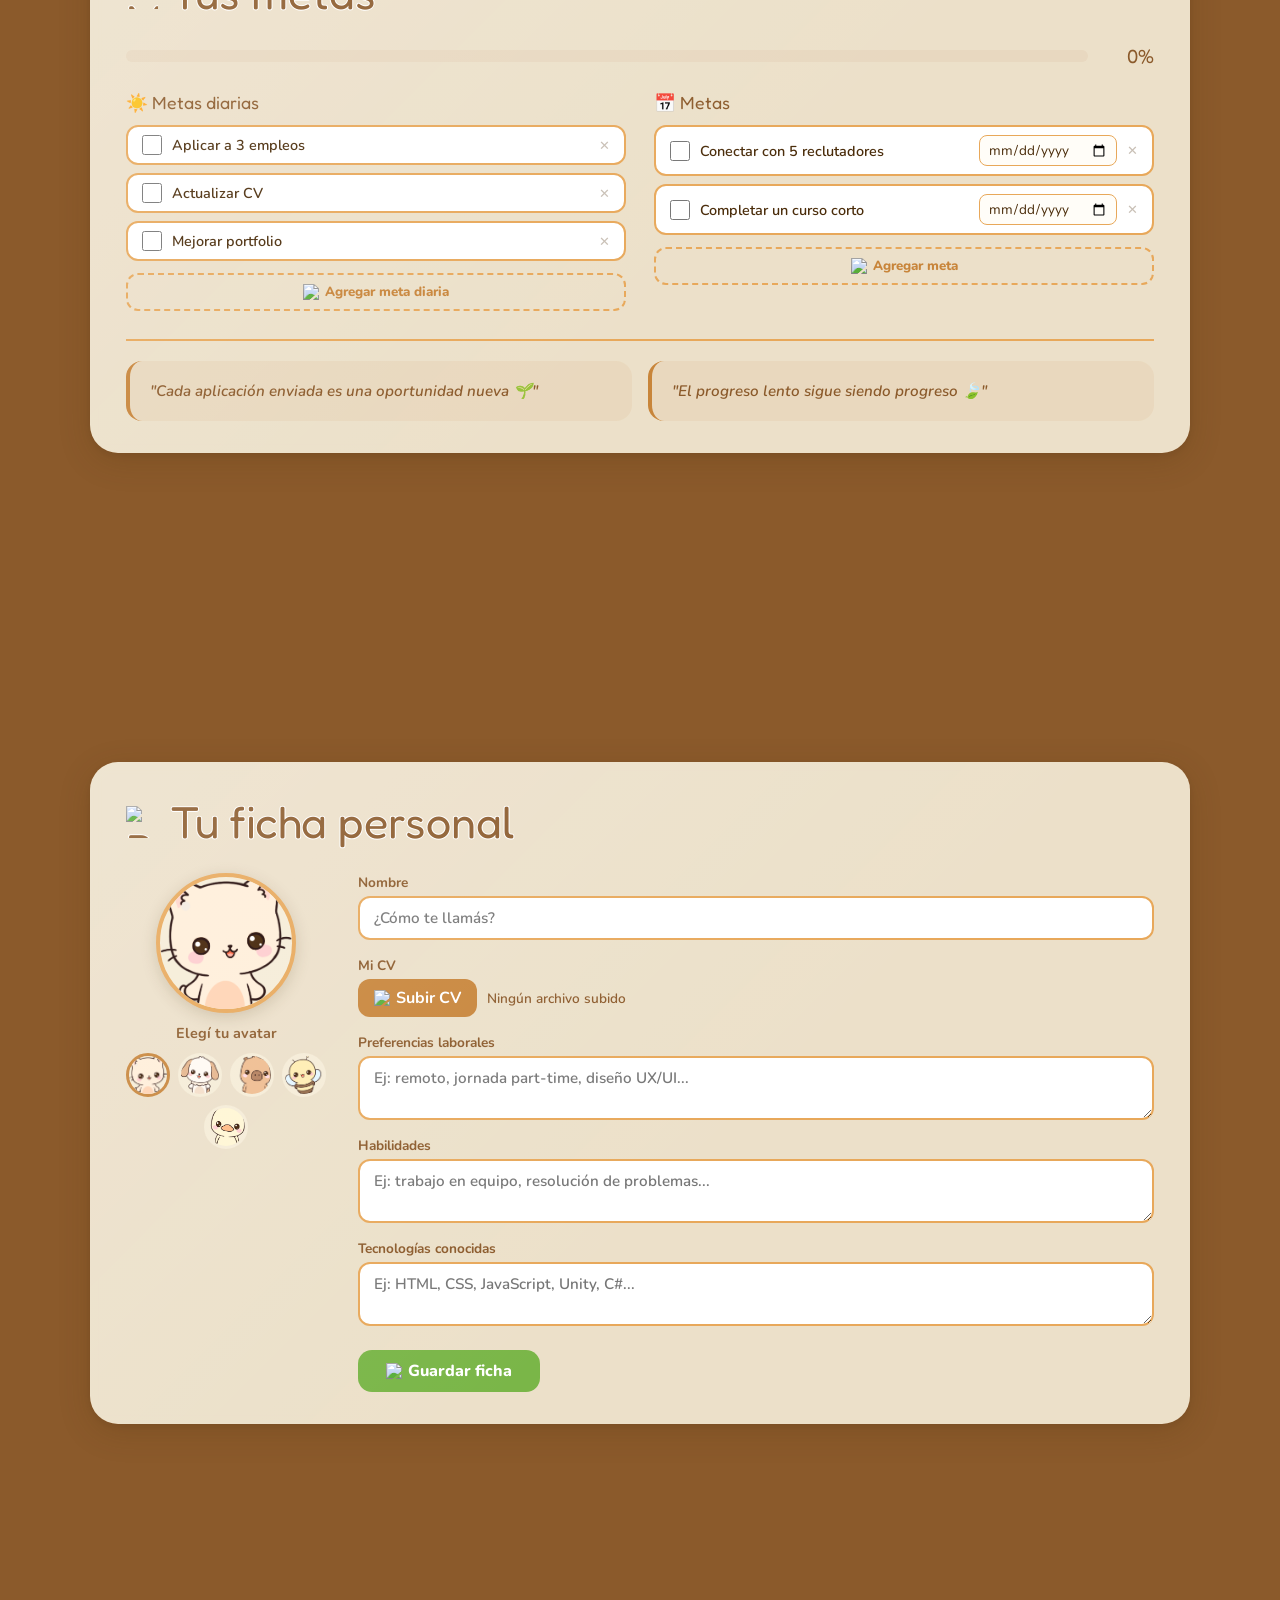
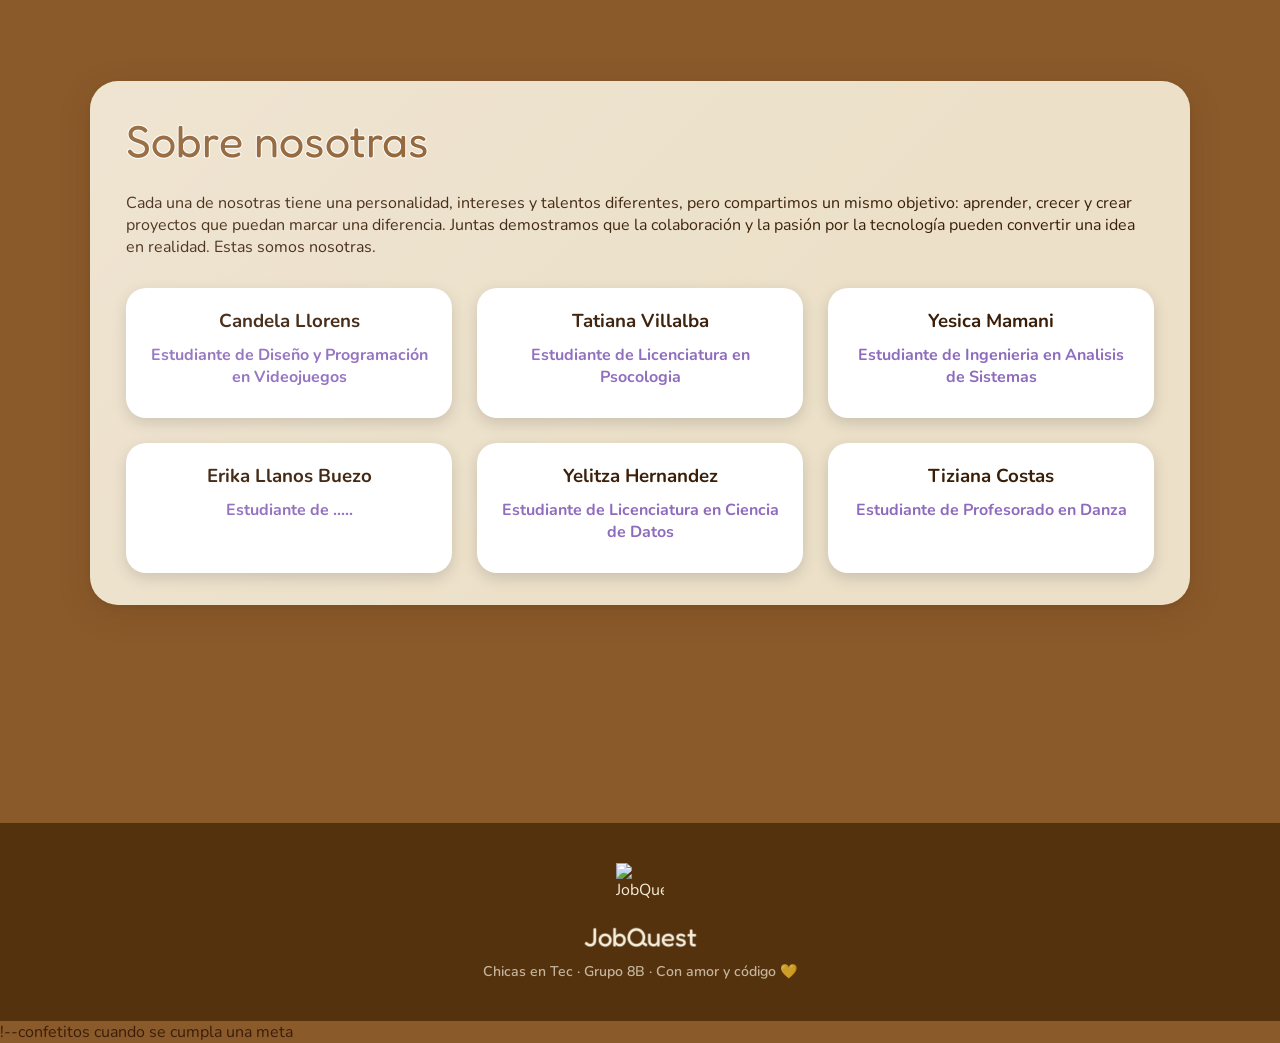
==== commit 860aa042: "Revert "Agregué la sección Sobre nosotras" This reverts commit df98f645651bd7d2930bb1309c38978ab976a" ====
--- a/MainStructure.html
+++ b/MainStructure.html
@@ -342,7 +342,7 @@
 
       <article class="integrante-card">
         <h3> Erika Llanos Buezo</h3>
-        <p class="integrante-rol"> Estudiante de Ciencias de la Computación</p>
+        <p class="integrante-rol"> Estudiante de .....</p>
       </article>
 
         <article class="integrante-card">
--- a/MainStyle.css
+++ b/MainStyle.css
@@ -1289,7 +1289,7 @@
 }
 
 @keyframes fall{
-    
+    ...
 }
 
 /* ===== SECCIÓN SOBRE NOSOTRAS ===== */
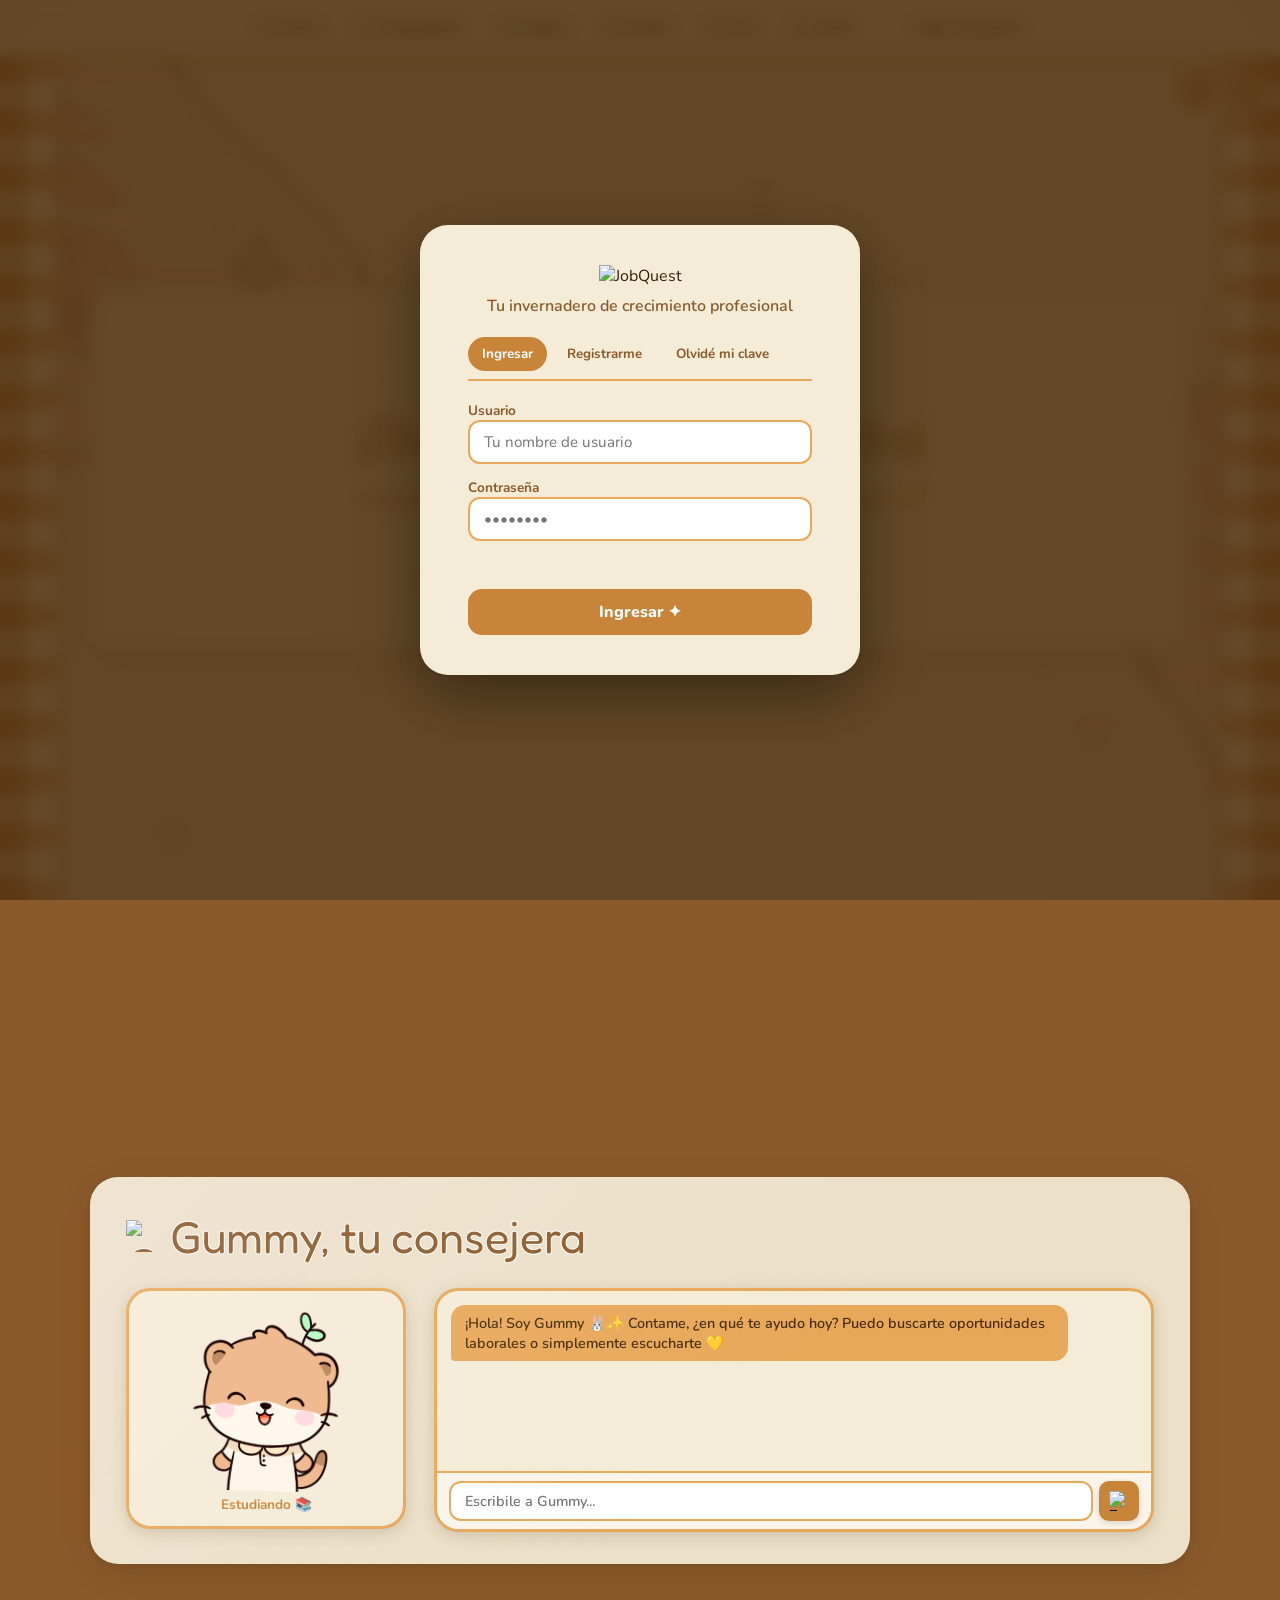
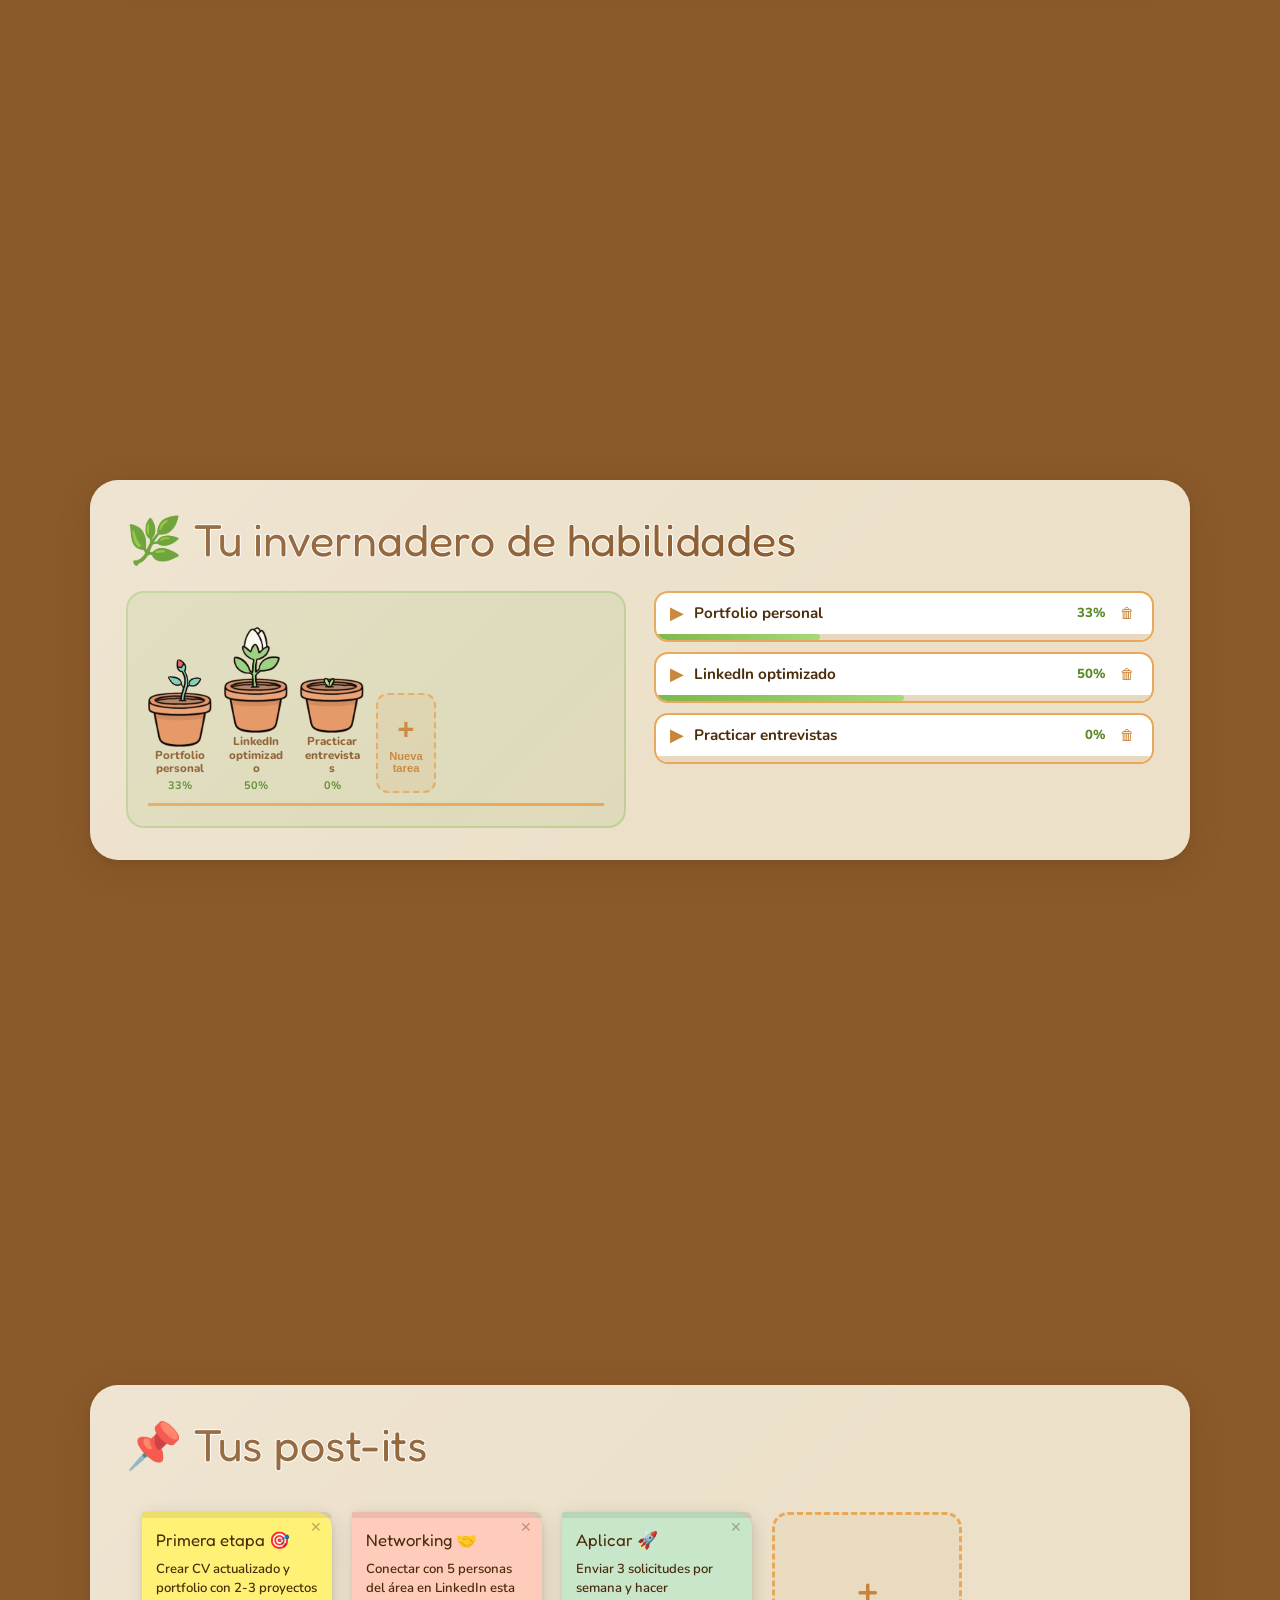
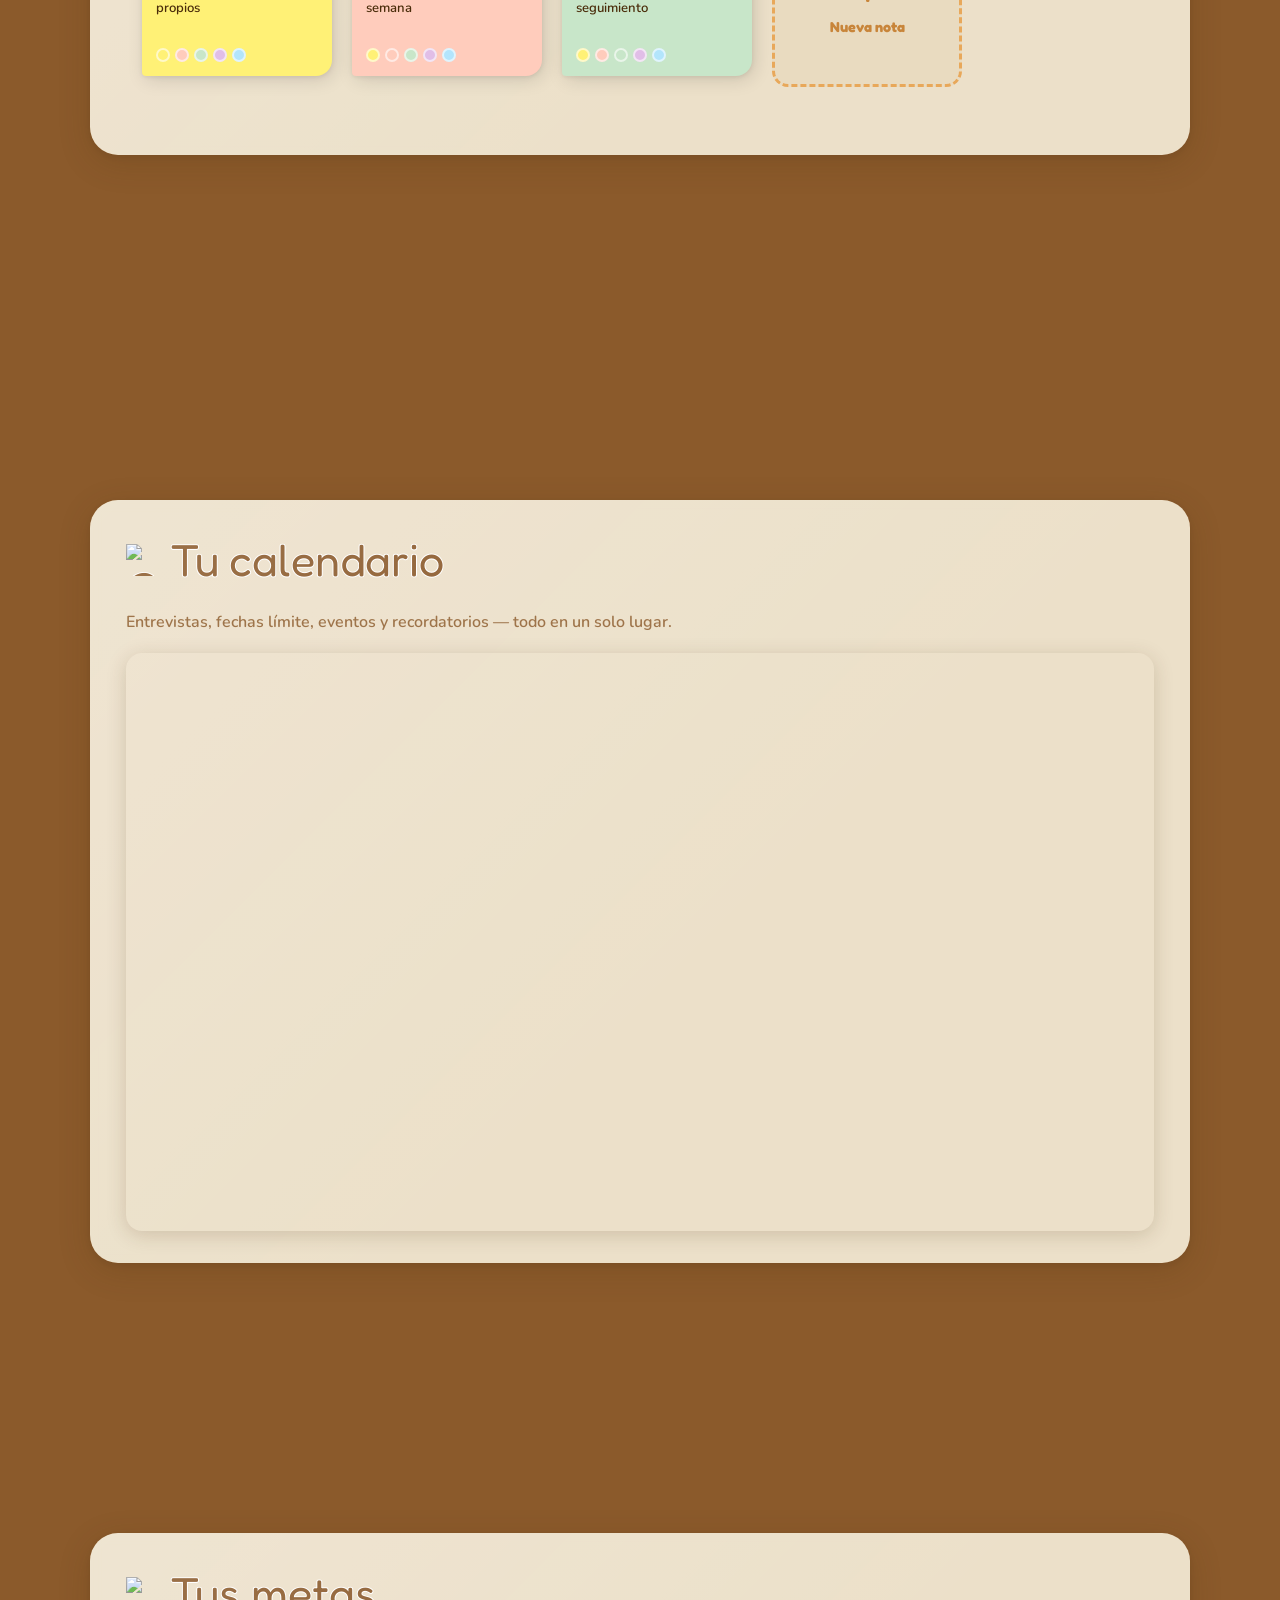
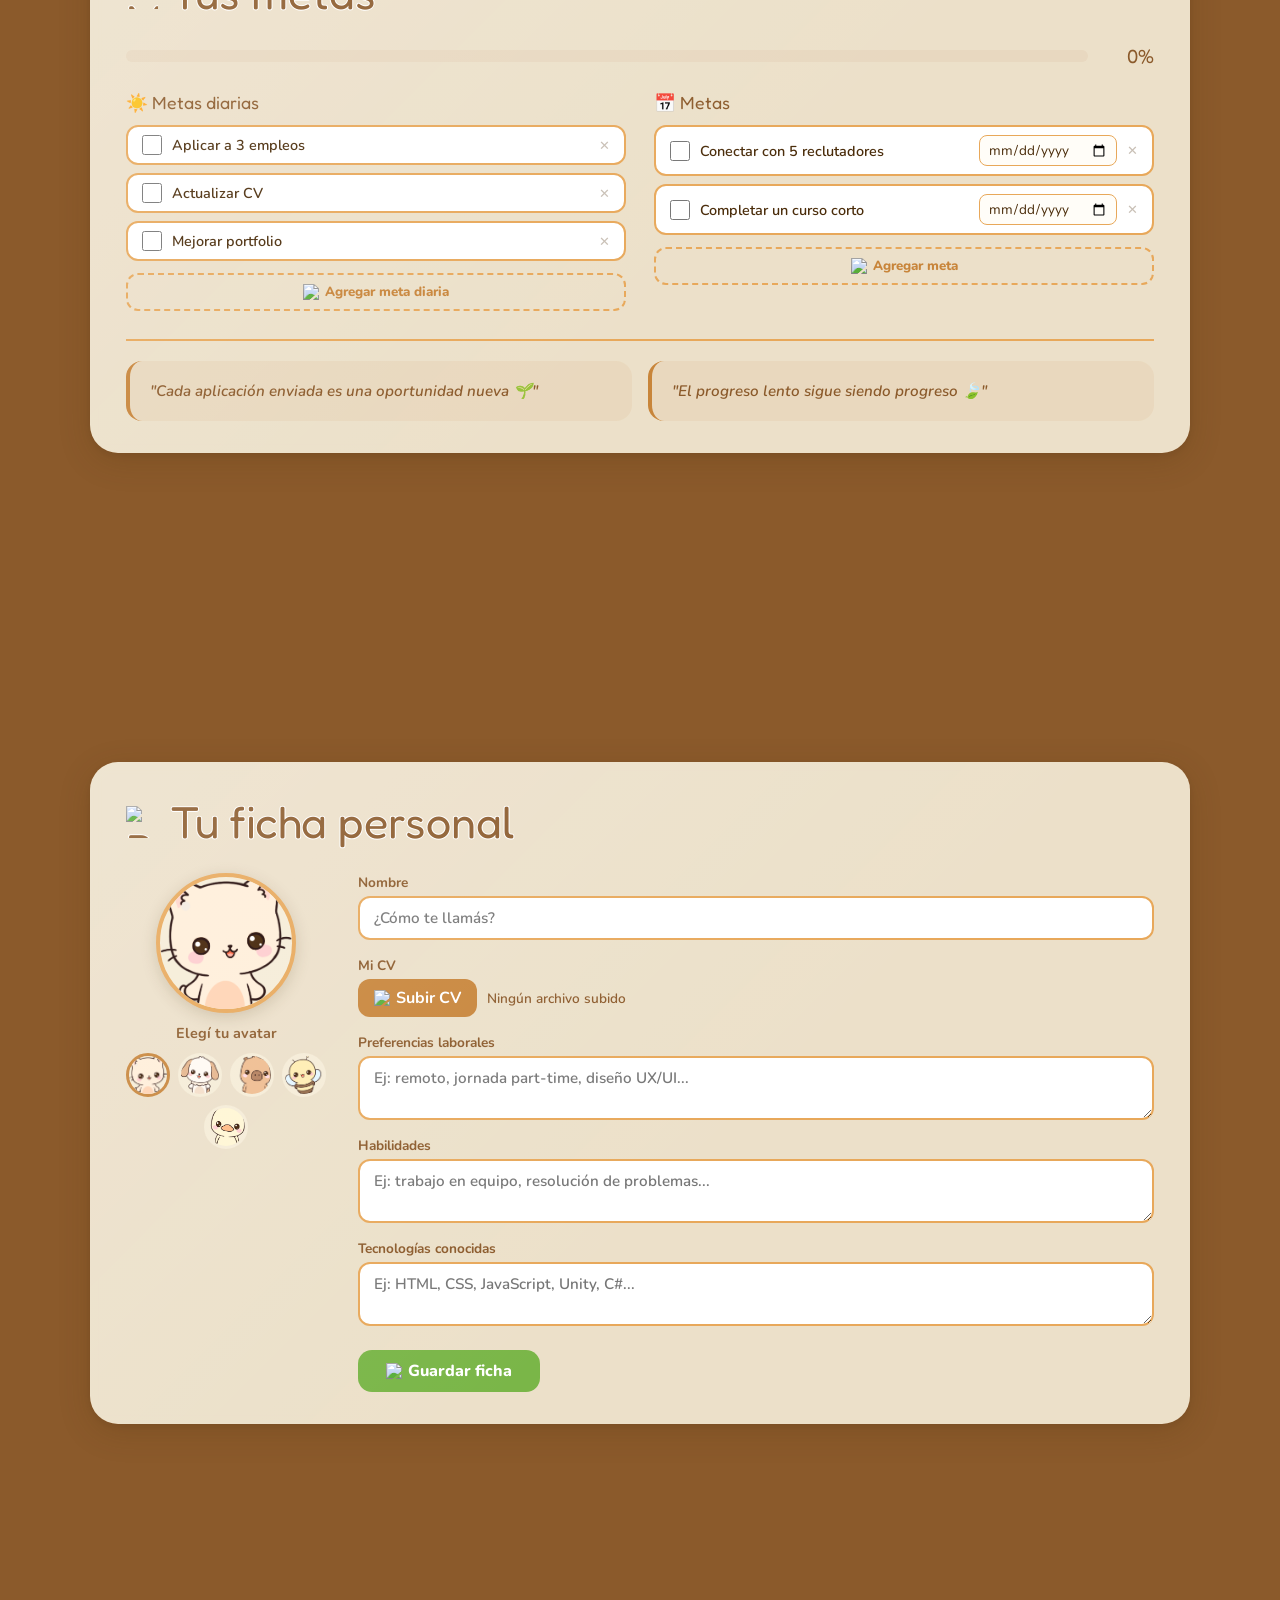
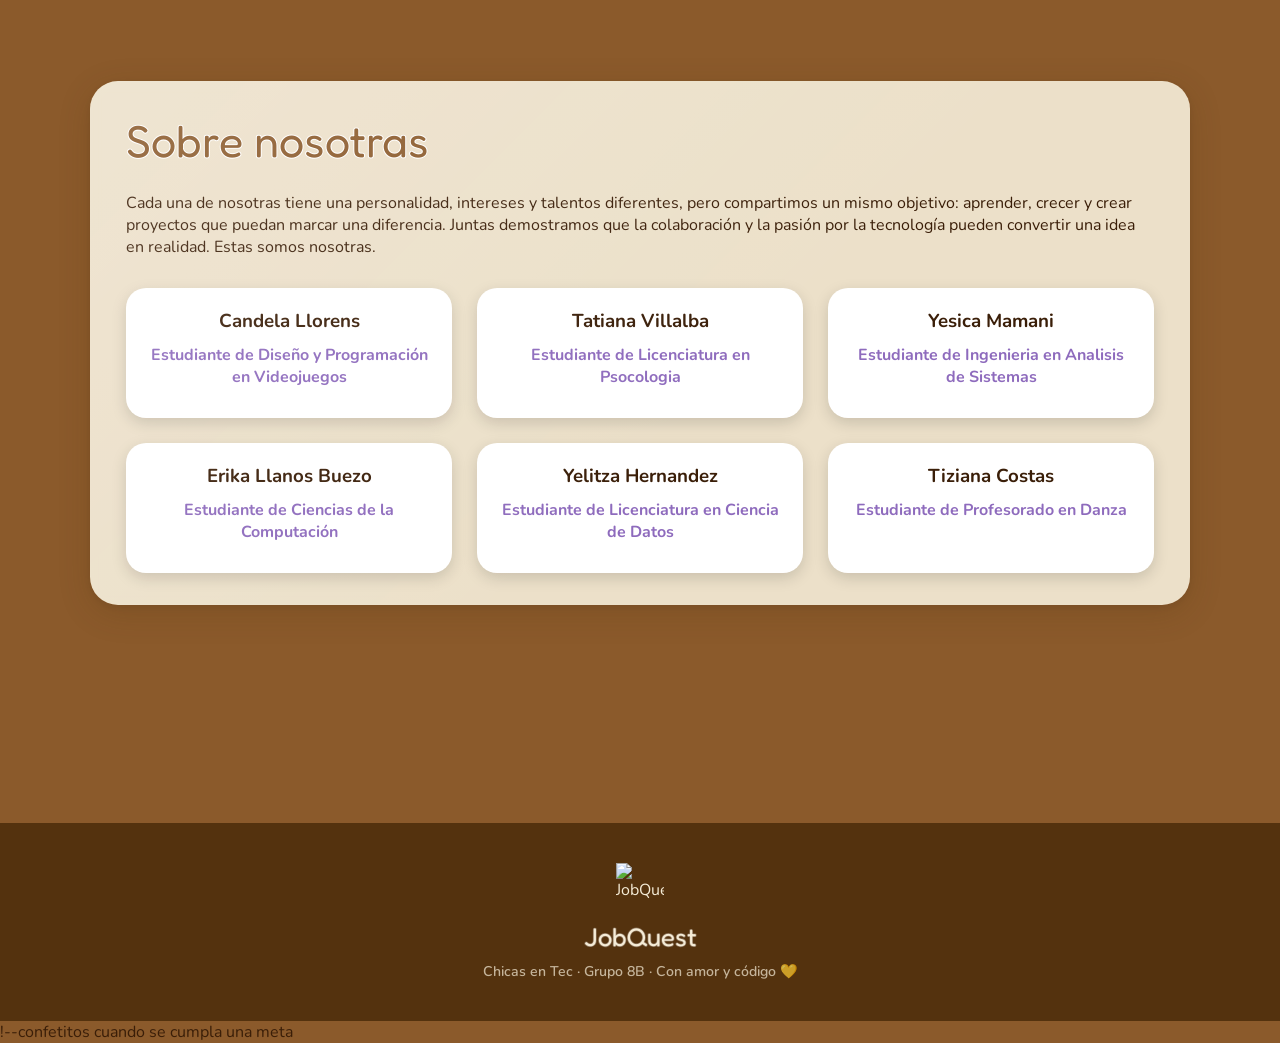
==== commit 5cea8171: "Reapply "Agregué la sección Sobre nosotras" This reverts commit 860aa04258aab54951183e73c7cba210bed3" ====
--- a/MainStructure.html
+++ b/MainStructure.html
@@ -342,7 +342,7 @@
 
       <article class="integrante-card">
         <h3> Erika Llanos Buezo</h3>
-        <p class="integrante-rol"> Estudiante de .....</p>
+        <p class="integrante-rol"> Estudiante de Ciencias de la Computación</p>
       </article>
 
         <article class="integrante-card">
--- a/MainStyle.css
+++ b/MainStyle.css
@@ -1289,7 +1289,7 @@
 }
 
 @keyframes fall{
-    ...
+    
 }
 
 /* ===== SECCIÓN SOBRE NOSOTRAS ===== */
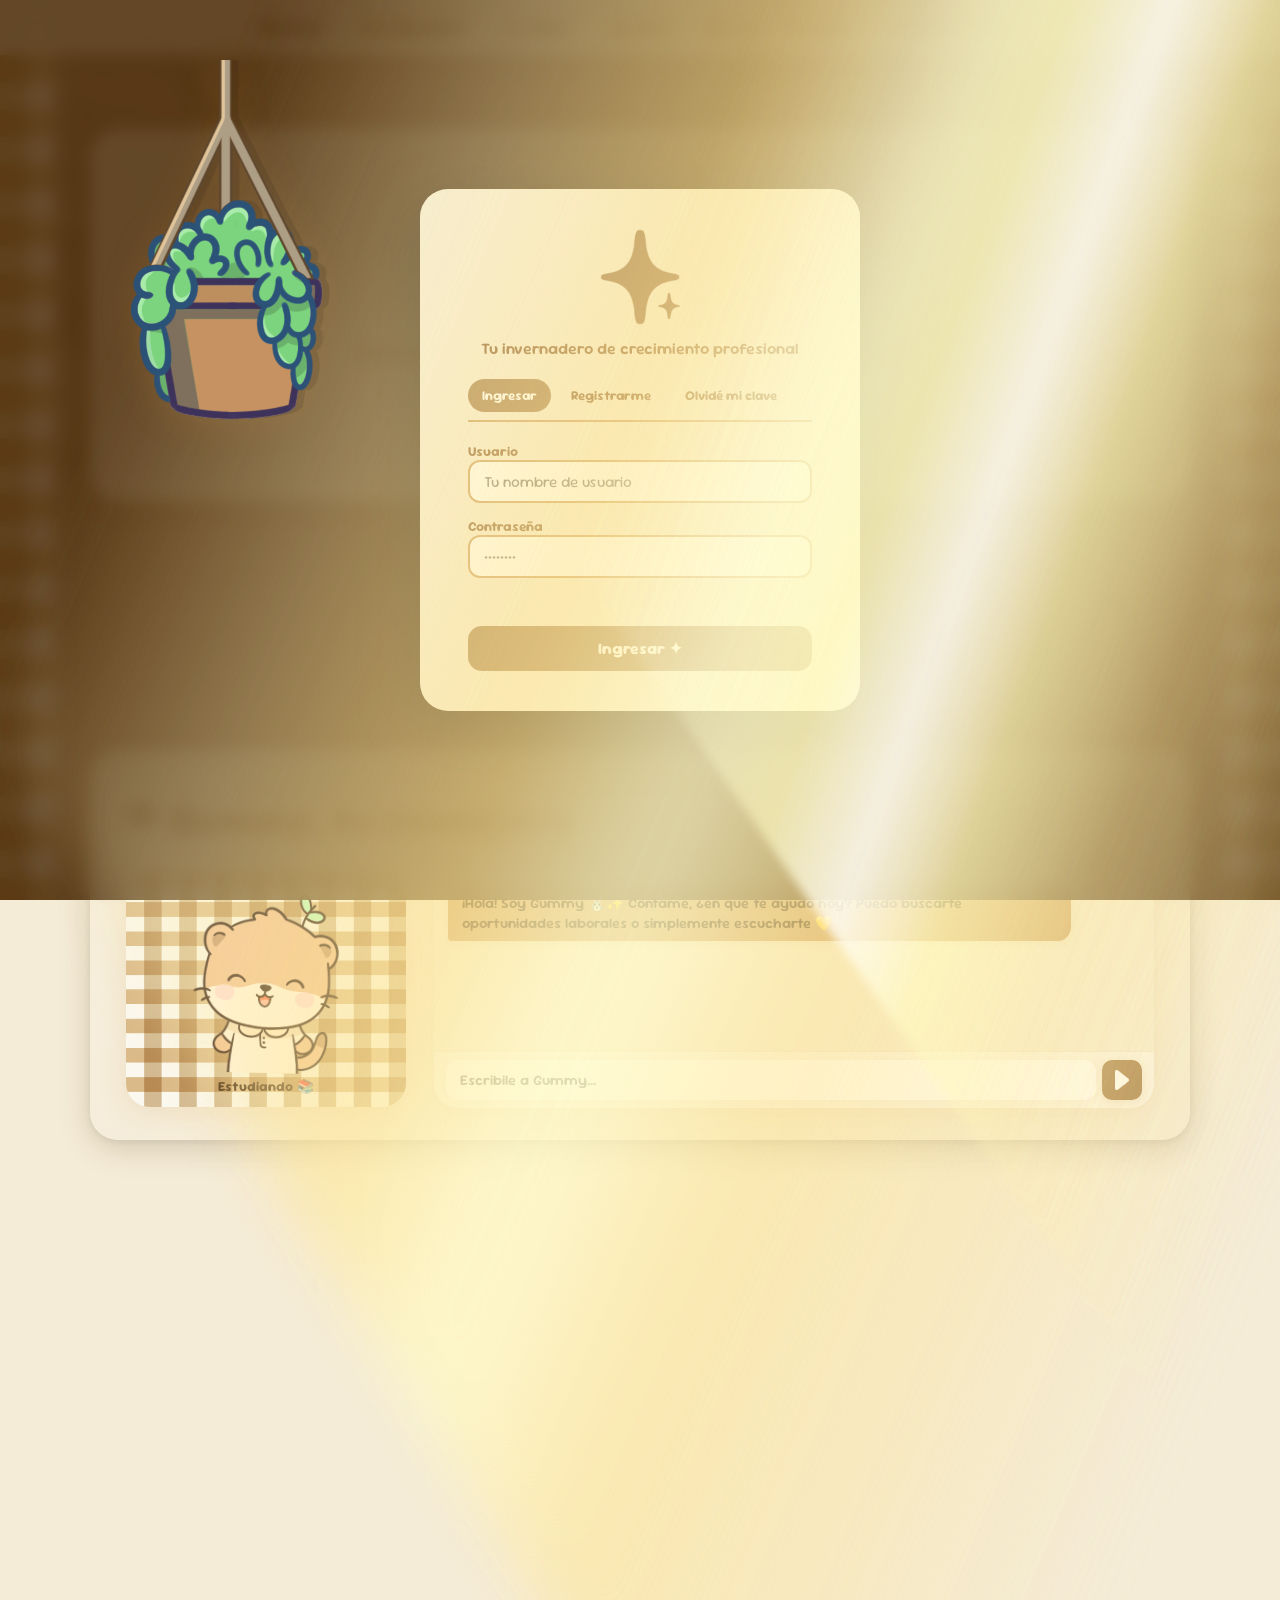
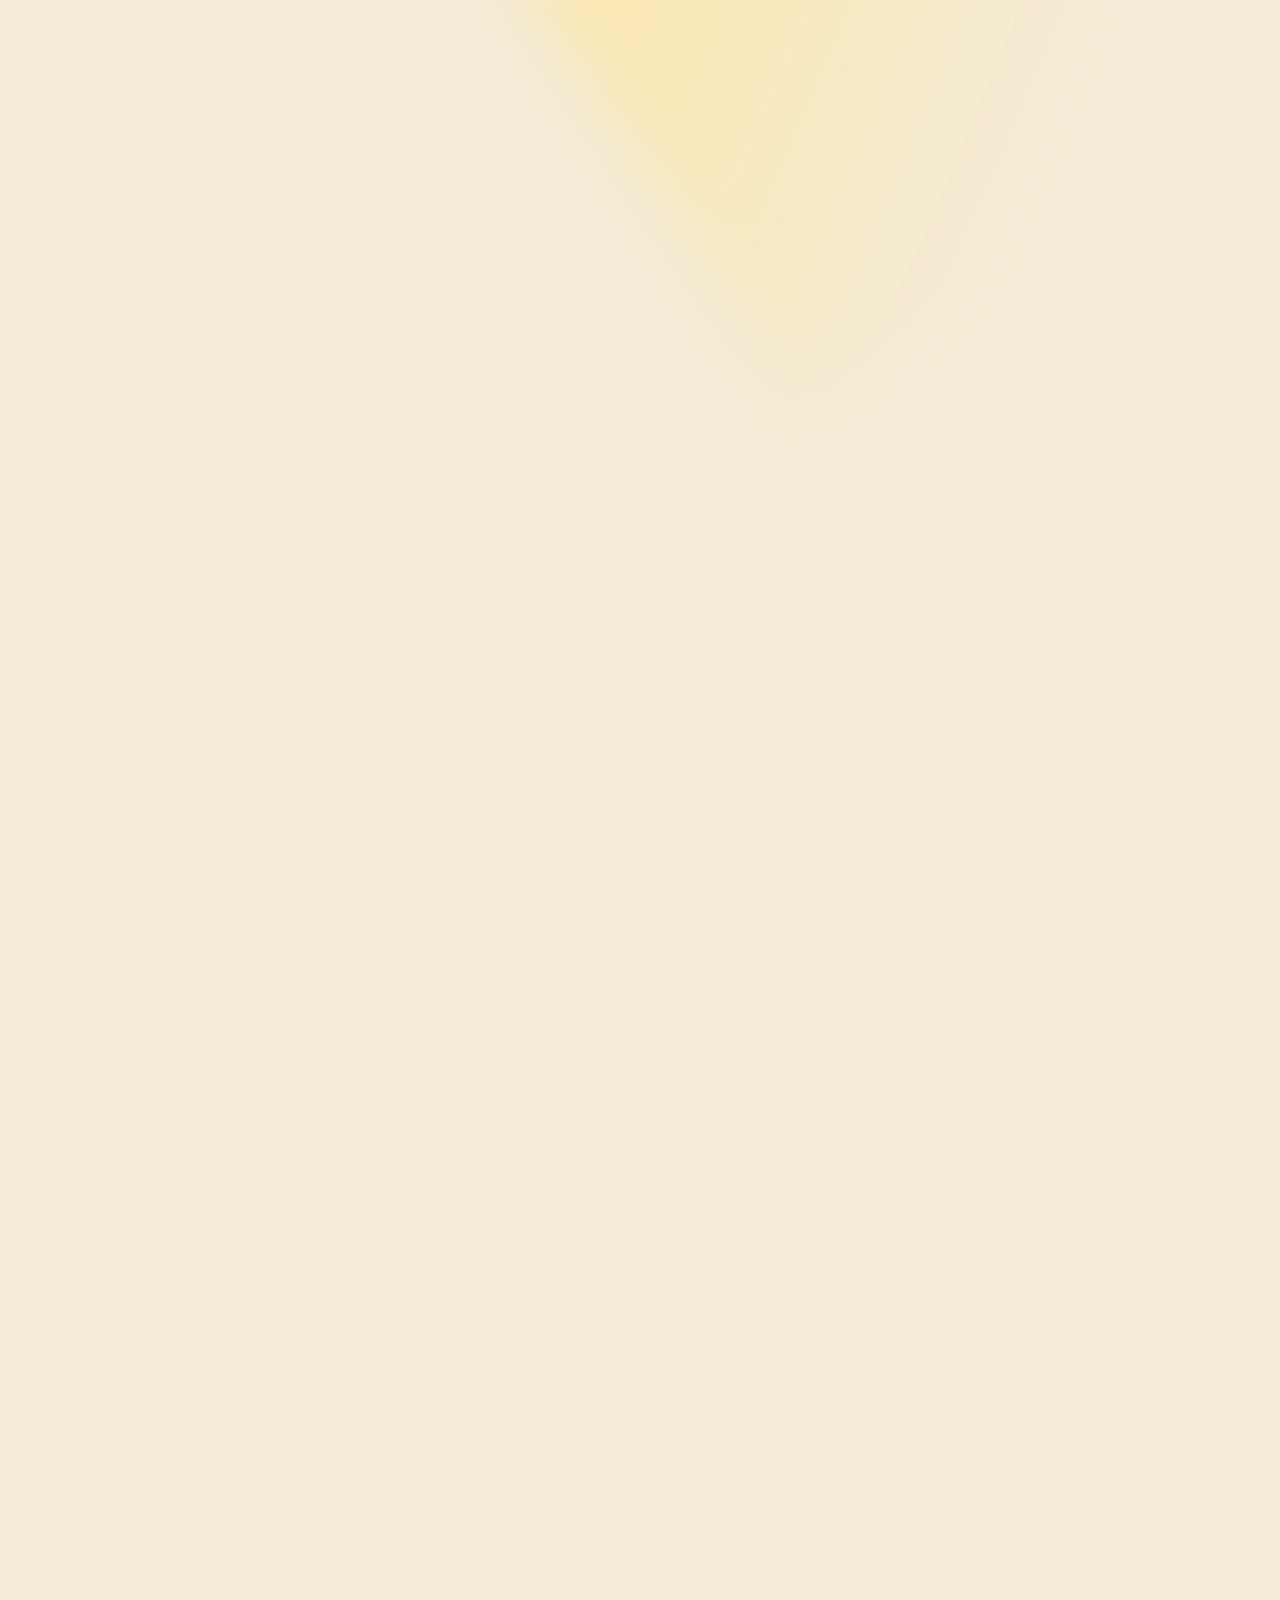
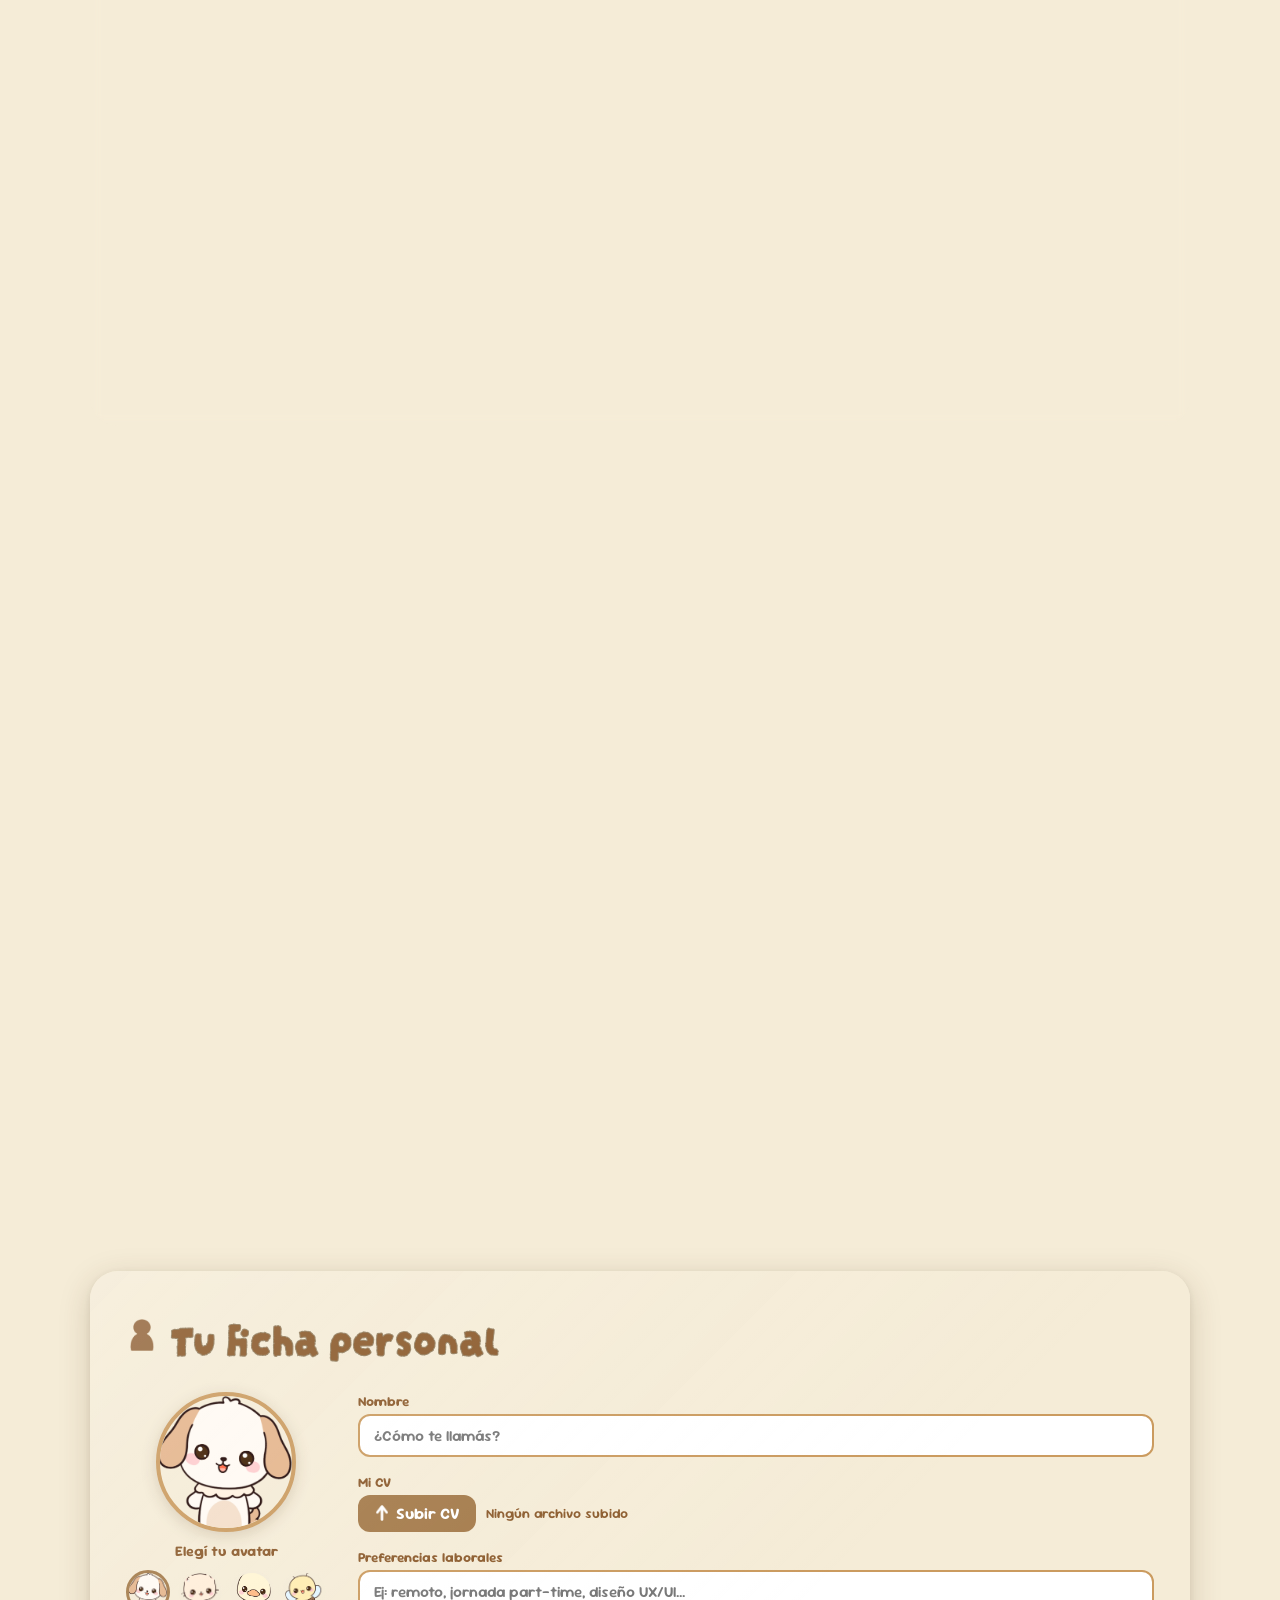
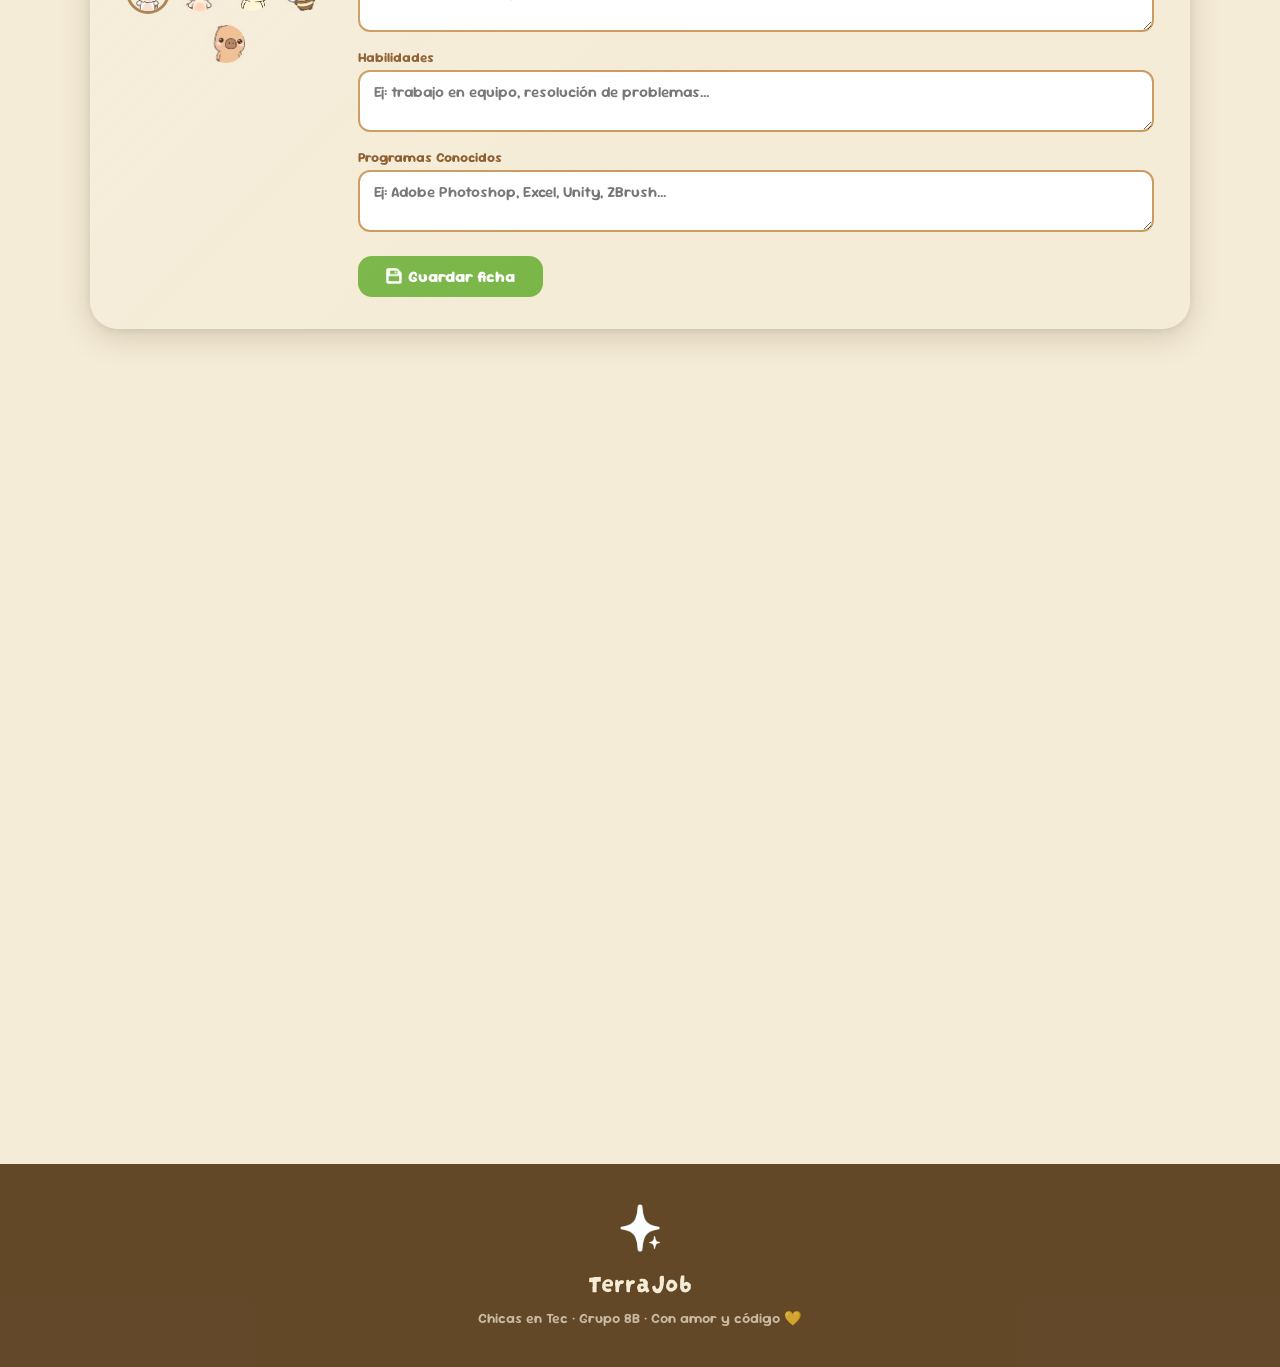
==== commit 87193061: "Reapply "Resolví conflicto y actualicé MainStructure y MainStyle" This reverts commit 9b487e69f93a48" ====
--- a/MainStructure.html
+++ b/MainStructure.html
@@ -1,43 +1,65 @@
 <!DOCTYPE html>
-<!--
-  ╔══════════════════════════════════════════════════════════════╗
-  ║               JOBQUEST ✿ GUMMY ✿ TU ESPACIO COZY            ║
-  ║         Chicas en Tec · Grupo 8B                            ║
-  ╠══════════════════════════════════════════════════════════════╣
-  ║  IMÁGENES REQUERIDAS (colocar en la misma carpeta):          ║
-  ║    gummy-idle1.png  gummy-idle2.png  gummy-pat.png  gummy-study.png ║
-  ║    avatar-bunny.png  avatar-cat.png  avatar-fox.png  avatar-panda.png ║
-  ║    avatar-koala.png  avatar-raccoon.png  avatar-cow.png  avatar-pig.png ║
-  ║    avatar-octopus.png  avatar-butterfly.png                        ║
-  ║    bg-pattern-1.png  bg-pattern-2.png  frame-left.png  frame-right.png ║
-  ║    icon-home.png  icon-calendar.png  icon-goals.png  icon-profile.png ║
-  ║    icon-cv.png  icon-chat.png  icon-sfx.png  icon-sfx-muted.png    ║
-  ║    icon-music.png  icon-music-muted.png  icon-send.png  icon-add.png ║
-  ║    icon-expand.png  icon-delete.png  icon-check.png  icon-uncheck.png ║
-  ║    icon-save.png  icon-upload.png  icon-close.png                  ║
-  ║    icon-track-0.png  icon-track-1.png  icon-track-2.png  icon-track-off.png ║
-  ║    badge-space.png  badge-rhythm.png  badge-future.png            ║
-  ║    logo-jobquest.png  footer-emoji.png                           ║
-  ╚══════════════════════════════════════════════════════════════╝
--->
 <html lang="es">
 <head>
   <meta charset="UTF-8">
   <meta name="viewport" content="width=device-width, initial-scale=1.0">
-  <title>JobQuest ✿ Gummy, tu espacio cozy</title>
-
-  <link href="https://fonts.googleapis.com/css2?family=Nunito:wght@400;600;700;800;900&family=Fredoka+One&display=swap" rel="stylesheet">
+  <title>TerraJob ✿ Gummy, tu espacio cozy</title>
+
+  <!-- ⭐ FAVICON AGREGADO ⭐ -->
+  <link rel="icon" type="image/png" href="logo-terrajob.png">
+  <link rel="shortcut icon" href="logo-terrajob.png">
+  <link rel="apple-touch-icon" href="logo-terrajob.png">
+
+  <link rel="preconnect" href="https://fonts.googleapis.com">
+  <link rel="preconnect" href="https://fonts.gstatic.com" crossorigin>
+  <link href="https://fonts.googleapis.com/css2?family=Darumadrop+One&family=Edu+SA+Beginner:wght@400..700&family=Londrina+Sketch&family=Sour+Gummy:ital,wght@0,100..900;1,100..900&display=swap" rel="stylesheet">
   <link rel="stylesheet" href="MainStyle.css">
 </head>
 
 <body class="day">
+
+<!-- EFECTO DE RAYO DE LUZ DESDE LA IZQUIERDA (ANGOSTO) -->
+<div class="light-ray">
+  <div class="ray-beam"></div>
+  <div class="ray-beam-soft"></div>
+  <div class="ray-beam-glow"></div>
+</div>
+
+<!-- EFECTO DE RAYO DE LUZ DIAGONAL (ARRIBA-DERECHA → CENTRO) -->
+<div class="light-ray">
+  <div class="ray-beam"></div>
+  <div class="ray-beam-soft"></div>
+  <div class="ray-beam-glow"></div>
+</div>
+
+<!-- Resplandor ambiental -->
+<div class="ambient-glow"></div>
+
+<!-- Partículas de luz -->
+<div class="light-particles-ray">
+  <div class="light-particle-ray"></div>
+  <div class="light-particle-ray"></div>
+  <div class="light-particle-ray"></div>
+  <div class="light-particle-ray"></div>
+  <div class="light-particle-ray"></div>
+  <div class="light-particle-ray"></div>
+  <div class="light-particle-ray"></div>
+  <div class="light-particle-ray"></div>
+  <div class="light-particle-ray"></div>
+  <div class="light-particle-ray"></div>
+</div>
+
+<!-- ── IMAGEN ARRIBA IZQUIERDA ── -->
+<div class="top-left-image">
+  <img src="top-plant.png" alt="Decoración">
+</div>
 
 <!-- ═══════════════════════════════════════════════════════════════
      PANTALLA DE LOGIN
 ═════════════════════════════════════════════════════════════════ -->
 <div id="login-screen">
   <div class="login-card reveal visible">
-    <div class="login-logo"><img src="logo-jobquest.png" alt="JobQuest" class="login-logo-img"></div>
+    <div class="login-logo"><img src="logo-terrajob.png" alt="TerraJob" class="login-logo-img"></div>
     <div class="login-sub">Tu invernadero de crecimiento profesional</div>
 
     <div class="login-tabs">
@@ -89,8 +111,7 @@
   <a href="#section-perfil"><img src="icon-profile.png" alt="Perfil" class="nav-icon"> Perfil</a>
   <a href="#cv-upload"><img src="icon-cv.png" alt="CV" class="nav-icon"> CV</a>
   <a href="#section-mascota"><img src="icon-chat.png" alt="Chat" class="nav-icon"> Chat</a>
-  <a href="#section-nosotras"><span class="nav-icon"></span> Sobre nosotras</a>
-</a>
+  <a href="#section-nosotras"><img src="icon-about.png" alt="Sobre nosotras" class="nav-icon"> Sobre nosotras</a>
 </nav>
 
 <!-- ═══════════════════════════════════════════════════════════════
@@ -102,15 +123,15 @@
     <span></span><span></span><span></span>
   </div>
 </div>
-
+  
 <!-- CONTROLES DE SONIDO -->
 <div class="sound-controls">
   <button class="sound-btn" id="sfx-btn" title="Efectos de sonido"><img src="icon-sfx.png" alt="Sonido" id="sfx-icon"></button>
   <button class="sound-btn" id="music-btn" title="Música"><img src="icon-music.png" alt="Música" id="music-icon"></button>
   <div class="track-selector" id="track-selector">
-    <button class="track-btn active" data-track="0"><img src="icon-track-0.png" alt="Café" class="track-icon"> Café Cozy</button>
-    <button class="track-btn" data-track="1"><img src="icon-track-1.png" alt="Lluvia" class="track-icon"> Lluvia & Jazz</button>
-    <button class="track-btn" data-track="2"><img src="icon-track-2.png" alt="Otoño" class="track-icon"> Otoño Suave</button>
+    <button class="track-btn active" data-track="0"><img src="icon-track-0.png" alt="Brisa Alegre" class="track-icon"> Brisa Alegre</button>
+    <button class="track-btn" data-track="1"><img src="icon-track-1.png" alt="Noche Calma" class="track-icon"> Noche Calma</button>
+    <button class="track-btn" data-track="2"><img src="icon-track-2.png" alt="Aroma Dulce" class="track-icon"> Aroma Dulce</button>
     <button class="track-btn" data-track="-1" style="border-top:1.5px solid var(--caramel-light); margin-top:2px; padding-top:8px">
       <img src="icon-track-off.png" alt="Sin música" class="track-icon"> Ninguna
     </button>
@@ -132,8 +153,8 @@
   <section class="section bg-inicio" id="section-inicio">
     <div class="card welcome-card reveal">
       <div class="title-logo-row">
-        <img src="logo-jobquest.png" alt="JobQuest" class="title-logo-img">
-        <span class="title-platform-name">JobQuest</span>
+        <img src="logo-terrajob.png" alt="TerraJob" class="title-logo-img">
+        <span class="title-platform-name">TerraJob</span>
       </div>
       <div class="greeting-line">
         <span id="typed-greeting"></span><span class="cursor-blink"></span>
@@ -149,36 +170,34 @@
     </div>
   </section>
 
-  <!-- ─────────────────────────────────────────────────────────────
-       SECCIÓN 2: MASCOTA + CHAT (destacado)
-  ────────────────────────────────────────────────────────────── -->
-  <section class="section bg-mascota" id="section-mascota">
-    <div class="card mascota-card reveal">
-      <div class="section-title"><img src="icon-chat.png" alt="Chat" class="section-icon"> Gummy, tu consejera</div>
-      <div class="mascota-layout">
-        <div class="gummy-panel">
-          <div class="gummy-frame">
-            <div id="gummy-wrapper">
-              <img id="MainPet" src="gummy-idle1.png" alt="Gummy, tu consejera" />
-            </div>
-            <div class="gummy-state-label" id="gummy-state-label">¡Hola! 🐰</div>
+<!-- ── MASCOTA + CHAT ── -->
+<section class="section bg-mascota" id="section-mascota">
+  <div class="card mascota-card reveal">
+    <div class="section-title"><img src="icon-chat.png" alt="Chat" class="section-icon"> Gummy, tu consejera</div>
+    <div class="mascota-layout">
+      <div class="gummy-panel">
+        <div class="gummy-frame">
+          <div id="gummy-wrapper">
+            <img id="MainPet" src="gummy-idle1.png" alt="Gummy, tu consejera" />
           </div>
-        </div>
-        <div class="gummy-chat">
-          <div class="chat-messages" id="chat-messages">
-            <div class="chat-msg gummy">
-              ¡Hola! Soy Gummy 🐰✨ Contame, ¿en qué te ayudo hoy?
-              Puedo buscarte oportunidades laborales o simplemente escucharte 💛
-            </div>
+          <div class="gummy-state-label" id="gummy-state-label">¡Hola! 🐰</div>
+        </div>
+      </div>
+      <div class="gummy-chat">
+        <div class="chat-messages" id="chat-messages">
+          <div class="chat-msg gummy">
+            ¡Hola! Soy Gummy 🐰✨ Contame, ¿en qué te ayudo hoy?
+            Puedo buscarte oportunidades laborales o simplemente escucharte 💛
           </div>
-          <div class="chat-input-row">
-            <input type="text" class="chat-input" id="chat-input" placeholder="Escribile a Gummy..." autocomplete="off"/>
-            <button class="chat-send-btn" id="chat-send-btn"><img src="icon-send.png" alt="Enviar"></button>
-          </div>
-        </div>
-      </div>
-    </div>
-  </section>
+        </div>
+        <div class="chat-input-row">
+          <input type="text" class="chat-input" id="chat-input" placeholder="Escribile a Gummy..." autocomplete="off"/>
+          <button class="chat-send-btn" id="chat-send-btn"><img src="icon-send.png" alt="Enviar"></button>
+        </div>
+      </div>
+    </div>
+  </div>
+</section>
 
   <!-- ─────────────────────────────────────────────────────────────
        SECCIÓN 3: INVERNADERO DE HABILIDADES
@@ -206,14 +225,31 @@
   </section>
 
   <!-- ─────────────────────────────────────────────────────────────
-       SECCIÓN 5: GOOGLE CALENDAR
+       SECCIÓN 5: CALENDARIO PERSONALIZADO
   ────────────────────────────────────────────────────────────── -->
   <section class="section bg-calendario" id="section-calendario">
     <div class="card calendar-card reveal">
       <div class="section-title"><img src="icon-calendar.png" alt="Calendario" class="section-icon"> Tu calendario</div>
       <p class="calendar-subtitle">Entrevistas, fechas límite, eventos y recordatorios — todo en un solo lugar.</p>
-      <div class="calendar-frame-wrap">
-        <iframe class="calendar-iframe" src="https://calendar.google.com/calendar/embed?src=es.argentina%23holiday%40group.v.calendar.google.com&ctz=America%2FArgentina%2FBuenos_Aires" style="border:0" frameborder="0" scrolling="no"></iframe>
+      
+      <div class="calendar-custom">
+        <div class="calendar-header">
+          <button class="calendar-nav-btn interactive" id="calendar-prev">◀</button>
+          <span class="calendar-month-year" id="calendar-month-year">Julio 2026</span>
+          <button class="calendar-nav-btn interactive" id="calendar-next">▶</button>
+        </div>
+
+        <div class="calendar-weekdays">
+          <span>LUN</span>
+          <span>MAR</span>
+          <span>MIÉ</span>
+          <span>JUE</span>
+          <span>VIE</span>
+          <span>SÁB</span>
+          <span>DOM</span>
+        </div>
+
+        <div class="calendar-grid" id="calendar-grid"></div>
       </div>
     </div>
   </section>
@@ -261,18 +297,14 @@
 
       <div class="perfil-layout">
 
-        <!-- FOTO DE PERFIL -->
         <div class="perfil-avatar-block">
           <div class="perfil-avatar-preview" id="perfil-avatar-preview">
-            <img src="avatar-bunny.png" alt="Avatar" id="avatar-img" />
+            <img src="avatar-perro.png" alt="Avatar" id="avatar-img" />
           </div>
           <div class="perfil-avatar-label">Elegí tu avatar</div>
-          <div class="avatar-options" id="avatar-options">
-            <!-- Las opciones de avatar se generan en MainJS.js -->
-          </div>
-        </div>
-
-        <!-- FICHA / LIBRETA -->
+          <div class="avatar-options" id="avatar-options"></div>
+        </div>
+
         <div class="perfil-info-block">
           <label class="perfil-field">
             <span class="perfil-field-label">Nombre</span>
@@ -297,10 +329,10 @@
             <span class="perfil-field-label">Habilidades</span>
             <textarea id="perfil-habilidades" class="perfil-textarea" rows="2" placeholder="Ej: trabajo en equipo, resolución de problemas..."></textarea>
           </label>
-
+   
           <label class="perfil-field">
-            <span class="perfil-field-label">Tecnologías conocidas</span>
-            <textarea id="perfil-tecnologias" class="perfil-textarea" rows="2" placeholder="Ej: HTML, CSS, JavaScript, Unity, C#..."></textarea>
+            <span class="perfil-field-label">Programas Conocidos</span>
+            <textarea id="perfil-tecnologias" class="perfil-textarea" rows="2" placeholder="Ej: Adobe Photoshop, Excel, Unity, ZBrush..."></textarea>
           </label>
 
           <div class="perfil-save-row">
@@ -313,67 +345,63 @@
   </section>
 
   <!-- SECCIÓN 8: SOBRE NOSOTRAS -->
-<section class="section bg-nosotras" id="section-nosotras">
-  <div class="card nosotras-card reveal">
-    <div class="section-title"> Sobre nosotras</div>
-
-    <p class="nosotras-texto">
-      Cada una de nosotras tiene una personalidad, intereses y talentos diferentes, pero compartimos un mismo objetivo:
-      aprender, crecer y crear proyectos que puedan marcar una diferencia. Juntas demostramos que la colaboración y la pasión
-      por la tecnología pueden convertir una idea en realidad. Estas somos nosotras.
-    </p>
+  <section class="section bg-nosotras" id="section-nosotras">
+    <div class="card nosotras-card reveal">
+      <div class="section-title"><img src="icon-about.png" alt="Sobre nosotras" class="section-icon"> Sobre nosotras</div>
+
+      <p class="nosotras-texto">
+        Cada una de nosotras tiene una personalidad, intereses y talentos diferentes, pero compartimos un mismo objetivo:
+        aprender, crecer y crear proyectos que puedan marcar una diferencia. Juntas demostramos que la colaboración y la pasión
+        por la tecnología pueden convertir una idea en realidad. 
+      </p>
 
     <div class="equipo-grid">
       <article class="integrante-card">
-        <h3> Candela Llorens</h3>
+        <h3> 🌟Candela Llorens</h3>
         <p class="integrante-rol"> Estudiante de Diseño y Programación en Videojuegos</p>
       </article>
 
-      <article class="integrante-card">
-      
-        <h3>Tatiana Villalba</h3>
-        <p class="integrante-rol">Estudiante de Licenciatura en Psocologia</p>
-      </article>
-
-      <article class="integrante-card">
-        <h3>Yesica Mamani</h3>
-        <p class="integrante-rol"> Estudiante de Ingenieria en Analisis de Sistemas</p>
-      </article>
-
-      <article class="integrante-card">
-        <h3> Erika Llanos Buezo</h3>
-        <p class="integrante-rol"> Estudiante de Ciencias de la Computación</p>
-      </article>
-
         <article class="integrante-card">
-        <h3> Yelitza Hernandez</h3>
-        <p class="integrante-rol"> Estudiante de Licenciatura en Ciencia de Datos</p>
-     </article>
-
-       <article class="integrante-card">
-        <h3> Tiziana Costas</h3>
-        <p class="integrante-rol"> Estudiante de Profesorado en Danza</p>
-      </article>
-
-
-    </div>
-  </div>
-</section>
-
-
+          <h3>🧠 Tatiana Villalba</h3>
+          <p class="integrante-rol">📚 Estudiante de Licenciatura en Psicología</p>
+        </article>
+
+        <article class="integrante-card">
+          <h3>💻 Yesica Mamani</h3>
+          <p class="integrante-rol">⚙️ Estudiante de Ingeniería en Análisis de Sistemas</p>
+        </article>
+
+        <article class="integrante-card">
+          <h3>📊 Erika Llanos Buezo</h3>
+          <p class="integrante-rol">📈 Estudiante de Ingeniería en Sistemas</p>
+        </article>
+
+        <article class="integrante-card">
+          <h3>📉 Yelitza Hernandez</h3>
+          <p class="integrante-rol">📊 Estudiante de Licenciatura en Ciencia de Datos</p>
+        </article>
+
+        <article class="integrante-card">
+          <h3>💃 Tiziana Costas</h3>
+          <p class="integrante-rol">🎭 Estudiante de Profesorado en Danza</p>
+        </article>
+      </div>
+    </div>
+  </section>
+  
   <!-- FOOTER -->
   <footer class="section bg-footer" id="section-footer">
     <div class="footer-inner">
-      <img src="footer-emoji.png" alt="JobQuest" class="footer-emoji">
-      <div class="footer-logo">JobQuest</div>
+      <img src="footer-emoji.png" alt="TerraJob" class="footer-emoji">
+      <div class="footer-logo">TerraJob</div>
       <div class="footer-sub">Chicas en Tec · Grupo 8B · Con amor y código 💛</div>
     </div>
   </footer>
-
+  
 </div><!-- fin #app -->
 
 <script src="MainJS.js"></script>
-<div id="confetti-container"></div> !--confetitos cuando se cumpla una meta 
+<div id="confetti-container"></div>
 
 </body>
 </html>
--- a/MainStyle.css
+++ b/MainStyle.css
@@ -1,14 +1,8 @@
-/*
-╔══════════════════════════════════════════════════════════════════╗
-║                    GUMMY ✿ STYLE.CSS                            ║
-╚══════════════════════════════════════════════════════════════════╝
-*/
-
 :root {
   --cream: #F5ECD7;
-  --caramel: #C8853A;
+  --caramel: #a47a49;
   --caramel-dark: #8B5A2B;
-  --caramel-light: #E8A85A;
+  --caramel-light: #cb9b5f;
   --brown-dark: #4A2C0A;
   --white: #FFFDF7;
   --green: #7AB648;
@@ -17,10 +11,11 @@
   --text-dark: #3A1E08;
   --text-light: #FFFDF7;
   --shadow: rgba(74, 44, 10, 0.18);
-  --font-body: 'Nunito', sans-serif;
-  --font-display: 'Fredoka One', cursive;
-}
-
+  --shadow-soft: rgba(200, 133, 58, 0.12);
+  --font-body: 'Sour Gummy', cursive;
+  --font-display: 'Darumadrop One', cursive;
+}
+ 
 *, *::before, *::after {
   box-sizing: border-box;
   margin: 0;
@@ -31,7 +26,7 @@
 
 body {
   font-family: var(--font-body);
-  background: var(--caramel-dark);
+  background: var(--cream);
   color: var(--text-dark);
   overflow-x: hidden;
   cursor: url("data:image/svg+xml,%3Csvg xmlns='http://www.w3.org/2000/svg' width='24' height='24' viewBox='0 0 24 24'%3E%3Ccircle cx='12' cy='12' r='9' fill='%23C8853A' stroke='white' stroke-width='2.5'/%3E%3Ccircle cx='12' cy='12' r='3' fill='white'/%3E%3C/svg%3E") 12 12, auto;
@@ -61,13 +56,13 @@
 .sound-btn {
   width: 38px; height: 38px;
   border-radius: 50%;
-  border: 2.5px solid var(--cream);
+  border: none;
   background: var(--caramel);
   display: flex;
   align-items: center;
   justify-content: center;
   transition: transform 0.2s, background 0.2s;
-  box-shadow: 0 2px 8px var(--shadow);
+  box-shadow: 0 2px 12px rgba(200, 133, 58, 0.25);
   padding: 0;
 }
 .sound-btn:hover { transform: scale(1.12); background: var(--caramel-light); }
@@ -82,7 +77,7 @@
   background: var(--cream);
   border-radius: 12px;
   padding: 8px;
-  box-shadow: 0 4px 16px var(--shadow);
+  box-shadow: 0 8px 32px rgba(74, 44, 10, 0.15);
   gap: 6px;
   flex-direction: column;
   min-width: 160px;
@@ -111,15 +106,15 @@
 #app {
   position: relative;
   z-index: 10;
-  min-height: 100vh;
+  min-height: 50vh;
 }
 
 .section {
-  min-height: 100vh;
+  min-height: 70vh;
   display: flex;
   align-items: center;
   justify-content: center;
-  padding: 100px 60px 60px;
+  padding: 80px 60px 80px;  
   position: relative;
 }
 
@@ -130,7 +125,8 @@
 .bg-postits,
 .bg-calendario,
 .bg-metas,
-.bg-perfil {
+.bg-perfil,
+.bg-nosotras {
   background-size: cover;
   background-position: center;
   background-attachment: fixed;
@@ -143,6 +139,7 @@
 .bg-calendario { background-image: url('bg-pattern-1.png'); }
 .bg-metas { background-image: url('bg-pattern-1.png'); }
 .bg-perfil { background-image: url('bg-pattern-1.png'); }
+.bg-nosotras { background-image: url('bg-pattern-1.png'); }
 
 .bg-pattern-2 .bg-inicio,
 .bg-pattern-2 .bg-mascota,
@@ -150,7 +147,8 @@
 .bg-pattern-2 .bg-postits,
 .bg-pattern-2 .bg-calendario,
 .bg-pattern-2 .bg-metas,
-.bg-pattern-2 .bg-perfil {
+.bg-pattern-2 .bg-perfil,
+.bg-pattern-2 .bg-nosotras {
   background-image: url('bg-pattern-2.png');
 }
 
@@ -169,6 +167,7 @@
   overflow: hidden;
   max-width: 1100px;
   width: 100%;
+  border: none;
 }
 .card::before {
   content: '';
@@ -183,7 +182,7 @@
   font-family: var(--font-display);
   font-size: clamp(1.8rem, 4vw, 2.8rem);
   color: var(--caramel-dark);
-  -webkit-text-stroke: 2px white;
+  -webkit-text-stroke: 2px rgba(92, 64, 25, 0.633);
   paint-order: stroke fill;
   margin-bottom: 24px;
   display: flex;
@@ -205,9 +204,9 @@
   padding: 10px 20px;
   background: rgba(245, 236, 215, 0.92);
   backdrop-filter: blur(12px);
-  border-bottom: 2px solid var(--caramel-light);
+  border-bottom: none;
   flex-wrap: wrap;
-  box-shadow: 0 4px 20px var(--shadow);
+  box-shadow: 0 4px 24px rgba(74, 44, 10, 0.10);
 }
 .top-navbar a {
   text-decoration: none;
@@ -220,12 +219,20 @@
   display: flex;
   align-items: center;
   gap: 6px;
+  background: rgba(200, 133, 58, 0.08);
+  border: none;
+  outline: none;
 }
 .top-navbar a:hover {
   background: var(--caramel);
   color: white;
   transform: translateY(-2px);
-  box-shadow: 0 4px 12px rgba(200, 133, 58, 0.3);
+  box-shadow: 0 6px 20px rgba(200, 133, 58, 0.25);
+}
+.top-navbar a:focus,
+.top-navbar a:active {
+  outline: none;
+  border: none;
 }
 .nav-icon { width: 18px; height: 18px; object-fit: contain; }
 
@@ -253,7 +260,7 @@
   background-position: top right;
   background-size: 80px auto;
 }
-
+  
 /* ── BIENVENIDA ── */
 .welcome-card { text-align: center; padding: 48px 40px; }
 .title-logo-row { display: flex; align-items: center; justify-content: center; gap: 12px; margin-bottom: 8px; }
@@ -262,7 +269,7 @@
   font-family: var(--font-display);
   font-size: 2.8rem;
   color: var(--caramel-dark);
-  -webkit-text-stroke: 3px white;
+  -webkit-text-stroke: 3px rgba(92, 64, 25, 0.633);
   paint-order: stroke fill;
 }
 .greeting-line {
@@ -270,7 +277,7 @@
   font-size: clamp(2rem, 4.5vw, 3.6rem);
   color: var(--caramel-dark);
   line-height: 1.2;
-  -webkit-text-stroke: 2.5px white;
+  -webkit-text-stroke: 2.5px rgba(92, 64, 25, 0.633);
   paint-order: stroke fill;
   letter-spacing: 0.5px;
   margin-top: 8px;
@@ -309,14 +316,17 @@
   font-size: 0.95rem;
   padding: 8px 20px;
   border-radius: 999px;
-  border: 2.5px solid white;
-  box-shadow: 0 3px 10px var(--shadow);
-  transition: transform 0.2s;
+  border: none;
+  box-shadow: 0 4px 16px rgba(200, 133, 58, 0.25);
+  transition: transform 0.2s, box-shadow 0.2s;
   display: flex;
   align-items: center;
   gap: 6px;
 }
-.deco-badge:hover { transform: scale(1.08) rotate(-2deg); }
+.deco-badge:hover { 
+  transform: scale(1.08) rotate(-2deg);
+  box-shadow: 0 6px 24px rgba(200, 133, 58, 0.35);
+}
 .badge-icon { width: 20px; height: 20px; object-fit: contain; }
 
 /* ── LOGIN ── */
@@ -331,38 +341,64 @@
   gap: 28px;
   align-items: stretch;
 }
-.gummy-panel { display: flex; flex-direction: column; align-items: center; }
+.gummy-panel { 
+  display: flex; 
+  flex-direction: column; 
+  align-items: center; 
+  justify-content: center;
+}
 .gummy-frame {
-  background: var(--cream);
+  background: #FFF9F0;
   border-radius: 24px;
   padding: 20px 20px 12px;
   width: 100%;
   display: flex;
   flex-direction: column;
   align-items: center;
-  border: 3px solid var(--caramel-light);
-  box-shadow: 0 4px 16px var(--shadow);
-}
-#gummy-wrapper { width: 160px; height: 180px; cursor: pointer; }
+  border: none;
+  box-shadow: 0 6px 28px rgba(200, 133, 58, 0.15);
+  position: relative;
+  overflow: hidden;
+  /* 👇 IMAGEN DE FONDO - SE AJUSTA AL TAMAÑO DEL RECUADRO */
+  background-image: url('gummy-bg.png');
+  background-size: 100% 100%;
+  background-position: center;
+  background-repeat: no-repeat;
+}
+
+#gummy-wrapper {
+  width: 160px;
+  height: 180px;
+  cursor: pointer;
+  position: relative;
+  z-index: 2;
+}
+
 #MainPet {
-  width: 100%; height: 100%;
+  width: 100%;
+  height: 100%;
   object-fit: contain;
   transition: transform 0.3s cubic-bezier(.22,.68,0,1.5);
 }
+
 #gummy-wrapper:hover #MainPet { transform: scale(1.08); }
 #gummy-wrapper:active #MainPet { transform: scale(0.95); }
+
 .gummy-state-label {
   font-size: 0.85rem;
-  color: var(--caramel);
+  color: var(--black);
   font-weight: 700;
   margin-top: 4px;
   min-height: 1.2em;
-}
+  position: relative;
+  z-index: 2;
+}
+
 .gummy-chat {
   background: var(--cream);
   border-radius: 24px;
-  border: 3px solid var(--caramel-light);
-  box-shadow: 0 4px 16px var(--shadow);
+  border: none;
+  box-shadow: 0 6px 28px rgba(200, 133, 58, 0.12);
   overflow: hidden;
   display: flex;
   flex-direction: column;
@@ -388,6 +424,7 @@
   font-weight: 600;
   line-height: 1.4;
   animation: popIn 0.3s cubic-bezier(.22,.68,0,1.3);
+  border: none;
 }
 @keyframes popIn {
   from { transform: scale(0.7); opacity: 0; }
@@ -398,12 +435,14 @@
   color: var(--brown-dark);
   border-radius: 14px 14px 14px 4px;
   align-self: flex-start;
+  box-shadow: 0 2px 8px rgba(200, 133, 58, 0.15);
 }
 .chat-msg.user {
   background: var(--green);
   color: white;
   border-radius: 14px 14px 4px 14px;
   align-self: flex-end;
+  box-shadow: 0 2px 8px rgba(122, 182, 72, 0.25);
 }
 .chat-msg.loading {
   background: var(--caramel-light);
@@ -427,12 +466,12 @@
   display: flex;
   padding: 8px 12px;
   gap: 6px;
-  border-top: 2px solid var(--caramel-light);
+  border-top: 1px solid rgba(200, 133, 58, 0.15);
   background: rgba(255,255,255,0.5);
 }
 .chat-input {
   flex: 1;
-  border: 2px solid var(--caramel-light);
+  border: none;
   border-radius: 12px;
   padding: 8px 14px;
   font-family: var(--font-body);
@@ -441,24 +480,36 @@
   background: white;
   color: var(--brown-dark);
   outline: none;
-  transition: border-color 0.2s;
-}
-.chat-input:focus { border-color: var(--caramel); }
+  box-shadow: 0 2px 8px rgba(200, 133, 58, 0.06);
+  transition: box-shadow 0.2s;
+}
+.chat-input:focus { 
+  box-shadow: 0 2px 16px rgba(200, 133, 58, 0.12);
+}
 .chat-send-btn {
   background: var(--caramel);
   border: none;
   border-radius: 10px;
-  width: 40px; height: 40px;
+  width: 40px; 
+  height: 40px;
   display: flex;
   align-items: center;
   justify-content: center;
   transition: transform 0.15s, background 0.2s;
-  box-shadow: 0 2px 6px var(--shadow);
+  box-shadow: 0 2px 12px rgba(200, 133, 58, 0.2);
   padding: 0;
-}
-.chat-send-btn:hover { transform: scale(1.12); background: var(--caramel-dark); }
-.chat-send-btn img { width: 20px; height: 20px; object-fit: contain; }
-
+  flex-shrink: 0;
+}
+.chat-send-btn:hover { 
+  transform: scale(1.12); 
+  background: var(--caramel-dark);
+}
+.chat-send-btn img { 
+  width: 20px; 
+  height: 20px; 
+  object-fit: contain; 
+  display: block;
+}  
 /* ── INVERNADERO ── */
 .greenhouse-layout {
   display: grid;
@@ -466,10 +517,11 @@
   gap: 28px;
 }
 .plants-area {
-  background: rgba(122, 182, 72, 0.12);
+  background: rgba(122, 182, 72, 0.08);
   border-radius: 18px;
   padding: 20px;
-  border: 2px solid rgba(122, 182, 72, 0.3);
+  border: none;
+  box-shadow: inset 0 2px 20px rgba(122, 182, 72, 0.06);
 }
 .plants-row {
   display: flex;
@@ -478,7 +530,7 @@
   min-height: 140px;
   align-items: flex-end;
   padding-bottom: 10px;
-  border-bottom: 3px solid var(--caramel-light);
+  border-bottom: 2px solid rgba(200, 133, 58, 0.10);
 }
 .plant-pot {
   display: flex;
@@ -512,27 +564,30 @@
   gap: 4px;
   width: 60px;
   height: 100px;
-  border: 2.5px dashed var(--caramel-light);
+  border: 2px dashed rgba(200, 133, 58, 0.25);
   border-radius: 12px;
-  background: rgba(200, 133, 58, 0.08);
+  background: rgba(200, 133, 58, 0.04);
   color: var(--caramel);
   font-size: 1.8rem;
   font-weight: 700;
   cursor: pointer;
   transition: background 0.2s, transform 0.15s;
 }
-.add-plant-btn:hover { background: rgba(200,133,58,0.18); transform: scale(1.05); }
+.add-plant-btn:hover { background: rgba(200,133,58,0.10); transform: scale(1.05); }
 .add-plant-btn span { font-size: 0.7rem; font-weight: 800; }
 
 .tasks-area { display: flex; flex-direction: column; gap: 10px; }
 .task-item {
   background: white;
   border-radius: 14px;
-  border: 2px solid var(--caramel-light);
+  border: none;
   overflow: hidden;
   transition: box-shadow 0.2s;
-}
-.task-item:hover { box-shadow: 0 4px 16px var(--shadow); }
+  box-shadow: 0 2px 12px rgba(200, 133, 58, 0.06);
+}
+.task-item:hover { 
+  box-shadow: 0 4px 24px rgba(200, 133, 58, 0.10);
+}
 .task-header {
   display: flex;
   align-items: center;
@@ -593,8 +648,8 @@
   padding: 8px 14px 12px 28px;
   flex-direction: column;
   gap: 6px;
-  border-top: 1.5px solid var(--caramel-light);
-  background: rgba(245, 236, 215, 0.5);
+  border-top: 1px solid rgba(200, 133, 58, 0.08);
+  background: rgba(245, 236, 215, 0.3);
 }
 .task-item.expanded .subtasks-area { display: flex; }
 .subtask-row {
@@ -606,7 +661,7 @@
 .subtask-input {
   flex: 1;
   border: none;
-  border-bottom: 1.5px solid var(--caramel-light);
+  border-bottom: 1.5px solid rgba(200, 133, 58, 0.12);
   background: transparent;
   font-family: var(--font-body);
   font-size: 0.88rem;
@@ -650,10 +705,11 @@
   cursor: grab;
   user-select: none;
   transition: transform 0.18s cubic-bezier(.22,.68,0,1.5), box-shadow 0.18s;
-  box-shadow: 3px 4px 18px rgba(0,0,0,0.13), 0 1px 4px rgba(0,0,0,0.08);
+  box-shadow: 0 4px 20px rgba(0,0,0,0.06), 0 1px 8px rgba(0,0,0,0.04);
   display: flex;
   flex-direction: column;
   gap: 6px;
+  border: none;
 }
 .postit::before {
   content: '';
@@ -661,17 +717,17 @@
   top: 0; left: 0;
   width: 100%; height: 6px;
   border-radius: 4px 16px 0 0;
-  background: rgba(0,0,0,0.08);
+  background: rgba(0,0,0,0.04);
 }
 .postit:hover {
   transform: scale(1.07) rotate(-1.5deg);
-  box-shadow: 6px 10px 28px rgba(0,0,0,0.22);
+  box-shadow: 0 12px 40px rgba(0,0,0,0.10);
   z-index: 10;
 }
 .postit.dragging {
   cursor: grabbing;
   transform: scale(1.12) rotate(3deg);
-  box-shadow: 10px 16px 40px rgba(0,0,0,0.3);
+  box-shadow: 0 20px 60px rgba(0,0,0,0.15);
   z-index: 100;
   transition: none;
 }
@@ -705,14 +761,14 @@
   min-height: 60px;
   line-height: 1.5;
 }
-.postit-title-input::placeholder, .postit-body-input::placeholder { color: rgba(74,44,10,0.35); }
+.postit-title-input::placeholder, .postit-body-input::placeholder { color: rgba(74,44,10,0.25); }
 .postit-delete {
   position: absolute;
   top: 8px; right: 10px;
   background: none;
   border: none;
   font-size: 0.9rem;
-  color: rgba(74,44,10,0.35);
+  color: rgba(74,44,10,0.25);
   cursor: pointer;
   transition: color 0.15s, transform 0.15s;
   line-height: 1;
@@ -727,15 +783,15 @@
   width: 14px; height: 14px;
   border-radius: 50%;
   cursor: pointer;
-  border: 2px solid rgba(255,255,255,0.6);
+  border: 2px solid rgba(255,255,255,0.4);
   transition: transform 0.15s;
 }
 .postit-color-dot:hover { transform: scale(1.25); }
 .add-postit-btn {
   min-height: 160px;
-  border: 3px dashed var(--caramel-light);
+  border: 2px dashed rgba(200, 133, 58, 0.25);
   border-radius: 16px;
-  background: rgba(200,133,58,0.06);
+  background: rgba(200,133,58,0.03);
   color: var(--caramel);
   font-size: 2.5rem;
   font-family: var(--font-display);
@@ -748,7 +804,7 @@
   transition: background 0.2s, transform 0.15s;
 }
 .add-postit-btn span { font-size: 0.9rem; font-weight: 800; }
-.add-postit-btn:hover { background: rgba(200,133,58,0.14); transform: scale(1.04); }
+.add-postit-btn:hover { background: rgba(200,133,58,0.06); transform: scale(1.04); }
 .postit-yellow { background: #FFF176; }
 .postit-peach { background: #FFCCBC; }
 .postit-mint { background: #C8E6C9; }
@@ -764,20 +820,221 @@
   margin-bottom: 20px;
   opacity: 0.8;
 }
-.calendar-frame-wrap {
+
+.calendar-custom {
+  background: white;
+  border-radius: 18px;
+  padding: 20px;
+  border: none;
+  box-shadow: 0 4px 20px rgba(200, 133, 58, 0.08);
+}
+
+.calendar-header {
+  display: flex;
+  justify-content: space-between;
+  align-items: center;
+  margin-bottom: 16px;
+  padding: 0 8px;
+}
+
+.calendar-month-year {
+  font-family: var(--font-display);
+  font-size: 1.4rem;
+  color: var(--caramel-dark);
+}
+
+.calendar-nav-btn {
+  background: var(--caramel-light);
+  border: none;
+  border-radius: 50%;
+  width: 36px;
+  height: 36px;
+  font-size: 1.2rem;
+  font-weight: 700;
+  color: var(--brown-dark);
+  cursor: pointer;
+  transition: background 0.2s, transform 0.15s;
+  display: flex;
+  align-items: center;
+  justify-content: center;
+  box-shadow: 0 2px 8px rgba(200, 133, 58, 0.10);
+}
+.calendar-nav-btn:hover {
+  background: var(--caramel);
+  color: white;
+  transform: scale(1.08);
+}
+
+.calendar-weekdays {
+  display: grid;
+  grid-template-columns: repeat(7, 1fr);
+  gap: 4px;
+  margin-bottom: 6px;
+}
+
+.calendar-weekdays span {
+  text-align: center;
+  font-weight: 800;
+  font-size: 0.8rem;
+  color: var(--caramel-dark);
+  padding: 6px 0;
+  background: var(--cream);
+  border-radius: 8px;
+}
+
+.calendar-grid {
+  display: grid;
+  grid-template-columns: repeat(7, 1fr);
+  gap: 4px;
+}
+
+.calendar-day {
+  aspect-ratio: 1 / 1;
+  min-height: 60px;
+  background: var(--cream);
+  border-radius: 10px;
+  padding: 4px 6px;
+  display: flex;
+  flex-direction: column;
   position: relative;
-  width: 100%;
-  padding-bottom: 56.25%;
-  height: 0;
+  transition: background 0.2s;
   overflow: hidden;
-  border-radius: 16px;
-  box-shadow: 0 4px 20px var(--shadow);
-}
-.calendar-iframe {
+  border: none;
+}
+
+.calendar-day.empty {
+  background: transparent;
+  cursor: default;
+}
+
+.calendar-day.has-events {
+  background: #FFF8E1;
+  box-shadow: inset 0 2px 12px rgba(200, 133, 58, 0.06);
+}
+
+.calendar-day .day-number {
+  font-weight: 800;
+  font-size: 0.85rem;
+  color: var(--brown-dark);
+  margin-bottom: 2px;
+  flex-shrink: 0;
+}
+
+.calendar-day .day-events {
+  display: flex;
+  flex-direction: column;
+  gap: 2px;
+  overflow: hidden;
+  flex: 1;
+}
+
+.calendar-day .day-event {
+  font-size: 0.55rem;
+  font-weight: 700;
+  color: var(--brown-dark);
+  background: rgba(200, 133, 58, 0.15);
+  padding: 1px 4px;
+  border-radius: 4px;
+  white-space: nowrap;
+  overflow: hidden;
+  text-overflow: ellipsis;
+  display: flex;
+  align-items: center;
+  gap: 2px;
+}
+
+.calendar-day .day-event .event-delete {
+  background: none;
+  border: none;
+  color: rgba(74, 44, 10, 0.3);
+  font-size: 0.6rem;
+  cursor: pointer;
+  padding: 0 2px;
+  line-height: 1;
+  flex-shrink: 0;
+}
+.calendar-day .day-event .event-delete:hover {
+  color: #E05252;
+}
+
+.calendar-day .day-add-btn {
+  background: none;
+  border: none;
+  color: var(--caramel);
+  font-size: 1rem;
+  cursor: pointer;
+  padding: 0;
+  line-height: 1;
+  margin-top: auto;
+  opacity: 0.6;
+  transition: opacity 0.2s;
+  align-self: flex-start;
+}
+.calendar-day .day-add-btn:hover {
+  opacity: 1;
+}
+
+.calendar-day .event-input-wrapper {
+  display: none;
   position: absolute;
-  top: 0; left: 0;
-  width: 100%; height: 100%;
-  border-radius: 16px;
+  bottom: 4px;
+  left: 4px;
+  right: 4px;
+  background: white;
+  border-radius: 6px;
+  padding: 4px;
+  box-shadow: 0 4px 12px rgba(0,0,0,0.2);
+  z-index: 10;
+  gap: 4px;
+  align-items: center;
+}
+
+.calendar-day .event-input-wrapper.active {
+  display: flex;
+}
+
+.calendar-day .event-input-wrapper input {
+  flex: 1;
+  border: 1px solid var(--caramel-light);
+  border-radius: 6px;
+  padding: 4px 8px;
+  font-size: 0.7rem;
+  font-family: var(--font-body);
+  font-weight: 600;
+  outline: none;
+}
+.calendar-day .event-input-wrapper input:focus {
+  border-color: var(--caramel);
+}
+
+.calendar-day .event-input-wrapper .event-confirm-btn {
+  background: var(--green);
+  border: none;
+  border-radius: 6px;
+  color: white;
+  font-weight: 700;
+  font-size: 0.7rem;
+  padding: 4px 10px;
+  cursor: pointer;
+  transition: background 0.2s;
+}
+.calendar-day .event-input-wrapper .event-confirm-btn:hover {
+  background: var(--green-dark);
+}
+
+.calendar-day .event-input-wrapper .event-cancel-btn {
+  background: #ddd;
+  border: none;
+  border-radius: 6px;
+  color: #666;
+  font-weight: 700;
+  font-size: 0.7rem;
+  padding: 4px 8px;
+  cursor: pointer;
+  transition: background 0.2s;
+}
+.calendar-day .event-input-wrapper .event-cancel-btn:hover {
+  background: #ccc;
 }
 
 /* ── METAS ── */
@@ -835,8 +1092,9 @@
   background: white;
   padding: 8px 14px;
   border-radius: 12px;
-  border: 2px solid var(--caramel-light);
+  border: none;
   transition: background 0.2s;
+  box-shadow: 0 2px 8px rgba(200, 133, 58, 0.04);
 }
 .meta-item:hover { background: rgba(245, 236, 215, 0.5); }
 .meta-item.done { opacity: 0.6; }
@@ -857,12 +1115,10 @@
   color: var(--brown-dark);
   cursor: pointer;
 }
-
 .meta-date:focus {
   outline: none;
   border-color: var(--green);
 }
-
 .meta-text {
   flex: 1;
   font-weight: 600;
@@ -884,7 +1140,7 @@
 .meta-delete:hover { color: #E05252; }
 .add-meta-btn {
   background: none;
-  border: 2px dashed var(--caramel-light);
+  border: 2px dashed rgba(200, 133, 58, 0.25);
   border-radius: 12px;
   padding: 8px 16px;
   font-family: var(--font-body);
@@ -898,7 +1154,7 @@
   justify-content: center;
   gap: 6px;
 }
-.add-meta-btn:hover { background: rgba(200,133,58,0.1); }
+.add-meta-btn:hover { background: rgba(200,133,58,0.05); }
 .btn-icon { width: 16px; height: 16px; object-fit: contain; }
 
 .quotes-section {
@@ -907,10 +1163,10 @@
   gap: 16px;
   margin-top: 12px;
   padding-top: 20px;
-  border-top: 2px solid var(--caramel-light);
+  border-top: 2px solid rgba(200, 133, 58, 0.12);
 }
 .quote-bubble {
-  background: rgba(200, 133, 58, 0.08);
+  background: rgba(200, 133, 58, 0.06);
   border-radius: 16px;
   padding: 16px 20px;
   font-size: 0.95rem;
@@ -924,7 +1180,6 @@
   align-items: center;
 }
 .quote-bubble.fading { opacity: 0; }
-
 
 /* ── PERFIL ── */
 .perfil-card { max-width: 1100px; }
@@ -1065,6 +1320,61 @@
 .perfil-save-btn:hover { background: var(--green-dark); transform: scale(1.03); }
 .perfil-save-msg { font-weight: 600; color: var(--green-dark); }
 
+/* ── SOBRE NOSOTRAS ── */
+.nosotras-card { max-width: 1100px; }
+
+.nosotras-texto {
+  font-size: 1.05rem;
+  font-weight: 600;
+  color: var(--caramel-dark);
+  text-align: center;
+  max-width: 800px;
+  margin: 0 auto 30px;
+  line-height: 1.7;
+  background: rgba(255,255,255,0.3);
+  padding: 20px 30px;
+  border-radius: 16px;
+  border-left: 4px solid var(--caramel);
+}
+
+.equipo-grid {
+  display: grid;
+  grid-template-columns: repeat(3, 1fr);
+  gap: 20px;
+}
+
+.integrante-card {
+  background: rgba(255,255,255,0.9);
+  border-radius: 20px;
+  padding: 24px 20px 20px;
+  text-align: center;
+  box-shadow: 0 4px 16px var(--shadow);
+  transition: transform 0.3s, box-shadow 0.3s;
+  border: none;
+}
+
+.integrante-card:hover {
+  transform: translateY(-6px) scale(1.02);
+  box-shadow: 0 8px 28px rgba(200, 133, 58, 0.15);
+}
+
+.integrante-card h3 {
+  font-family: var(--font-display);
+  font-size: 1.1rem;
+  color: var(--caramel-dark);
+  margin-bottom: 6px;
+}
+
+.integrante-rol {
+  color: var(--caramel);
+  font-weight: 700;
+  font-size: 0.9rem;
+  background: rgba(200, 133, 58, 0.08);
+  padding: 4px 12px;
+  border-radius: 999px;
+  display: inline-block;
+}
+
 /* ── FOOTER ── */
 #section-footer {
   min-height: unset;
@@ -1084,7 +1394,7 @@
 .footer-logo {
   font-family: var(--font-display);
   font-size: 1.6rem;
-  -webkit-text-stroke: 1.5px rgba(255,255,255,0.3);
+  -webkit-text-stroke: 1.5px rgba(92, 64, 25, 0.633);
   paint-order: stroke fill;
 }
 .footer-sub { font-size: 0.88rem; font-weight: 600; opacity: 0.7; }
@@ -1211,7 +1521,7 @@
   font-family: var(--font-display);
   font-size: 2rem;
   color: white;
-  -webkit-text-stroke: 2px rgba(255,255,255,0.3);
+  -webkit-text-stroke: 0.5px rgb(255, 255, 255);
 }
 .loading-bounce {
   display: flex;
@@ -1226,6 +1536,33 @@
 }
 .loading-bounce span:nth-child(2) { animation-delay: 0.15s; }
 .loading-bounce span:nth-child(3) { animation-delay: 0.30s; }
+
+/* ── CONFETI ── */
+#confetti-container { 
+  position: fixed;
+  top: 0;
+  left: 0;
+  width: 100%;
+  height: 100%;
+  pointer-events: none;
+  overflow: hidden;
+  z-index: 9999;
+}
+.confetti {
+  position: absolute;
+  font-size: 24px;
+  animation: fall 4s linear forwards;
+}
+@keyframes fall {
+  0% {
+    transform: translateY(-50px) rotate(0deg);
+    opacity: 1;
+  }
+  100% {
+    transform: translateY(100vh) rotate(360deg);
+    opacity: 0;
+  }
+}
 
 /* ── RESPONSIVE ── */
 @media (max-width: 768px) {
@@ -1257,82 +1594,317 @@
   .login-tabs { flex-wrap: wrap; }
   .login-tab-btn { font-size: 0.8rem; padding: 6px 12px; }
   .postit { width: 160px; min-height: 140px; }
-}
-
-/* ── Confetitos cuando de cumple con una meta.── */
-#confetti-container{ 
-    position:fixed;
-    top:0;
-    left:0;
-    width:100%;
-    height:100%;
-    pointer-events:none;
-    overflow:hidden;
-    z-index:9999;
-}
-
-.confetti{
-    position:absolute;
-    font-size:24px;
-    animation:fall 2s linear forwards;
-}
-
-@keyframes fall{
-    0%{
-        transform:translateY(-50px) rotate(0deg);
-        opacity:1;
-    }
-    100%{
-        transform:translateY(100vh) rotate(360deg);
-        opacity:0;
-    }
+  .equipo-grid { grid-template-columns: 1fr 1fr; }
+  .calendar-day { min-height: 40px; padding: 2px 3px; }
+  .calendar-day .day-number { font-size: 0.7rem; }
+  .calendar-day .day-event { font-size: 0.45rem; padding: 1px 3px; }
+  .calendar-day .day-add-btn { font-size: 0.8rem; }
+  .calendar-nav-btn { width: 30px; height: 30px; font-size: 1rem; }
+  .calendar-month-year { font-size: 1.1rem; }
+  .calendar-weekdays span { font-size: 0.65rem; padding: 4px 0; }
+  .calendar-custom { padding: 12px; }
+  .nosotras-texto { font-size: 0.95rem; padding: 16px 20px; }
+}
+
+@media (max-width: 480px) {
+  .equipo-grid { grid-template-columns: 1fr; }
+  .section { padding: 60px 16px 30px; }
+  .card { padding: 16px 14px; border-radius: 20px; }
+  .top-navbar a { font-size: 0.7rem; padding: 4px 8px; }
+  .top-navbar { gap: 2px; padding: 6px 8px; }
+}
+
+/* ── EFECTO DE RAYO DE LUZ DIAGONAL (ARRIBA-DERECHA → CENTRO) ── */
+.light-ray {
+  position: fixed;
+  top: 0;
+  left: 0;
+  width: 100%;
+  height: 100%;
+  pointer-events: none;
+  z-index: 9999;
+  overflow: visible;
+}
+
+/* ── EFECTO DE RAYO DE LUZ DIAGONAL (MÁS A LA DERECHA) ── */
+.light-ray {
+  position: fixed;
+  top: 0;
+  left: 0;
+  width: 100%;
+  height: 100%;
+  pointer-events: none;
+  z-index: 9999;
+  overflow: visible;
 }
 
 @keyframes fall{
     
 }
 
-/* ===== SECCIÓN SOBRE NOSOTRAS ===== */
-
-.equipo-grid {
-    display: grid;
-    grid-template-columns: repeat(3, 1fr);
-    gap: 25px;
-    margin-top: 30px;
-}
-
-.integrante-card {
-    background: #ffffff;
-    border-radius: 20px;
-    padding: 20px;
-    text-align: center;
-    box-shadow: 0 5px 15px rgba(0,0,0,.15);
-}
-
-.integrante-img {
-    width: 120px;
-    height: 120px;
-    border-radius: 50%;
-    object-fit: cover;
-    margin-bottom: 15px;
-}
-
-.integrante-rol {
-    color: #8e6bbd;
-    font-weight: bold;
-    margin: 10px 0;
-}
-
-/* ===== SOBRE NOSOTRAS ===== */
-
-#section-nosotras{
-    padding-top: 0px;
-}
-
-#section-nosotras .section-title{
-    margin-left: 0px;
-}
-
-#section-nosotras p{
-    margin-left: 0px;
+/* SEGUNDO RAYO - Más suave y envolvente (más a la derecha) */
+.ray-beam-soft {
+  position: absolute;
+  top: -25%;
+  right: -30%;      /* <-- CAMBIADO: antes -15%, ahora -5% */
+  width: 120%;     /* <-- CAMBIADO: antes 140%, ahora 120% */
+  height: 220%;
+  background: linear-gradient(
+    145deg,
+    transparent 15%,
+    rgba(255, 240, 180, 0.20) 25%,
+    rgba(255, 230, 150, 0.40) 35%,
+    rgba(255, 250, 200, 0.55) 42%,
+    rgba(255, 230, 150, 0.35) 50%,
+    transparent 70%
+  );
+  transform: rotate(-32deg) translateX(25px);  /* <-- AÑADIDO: desplazado a la derecha */
+  animation: rayMove 10s ease-in-out infinite alternate;
+  animation-delay: 1s;
+  filter: blur(30px);
+}
+
+/* TERCER RAYO - Brillo central intenso (más a la derecha) */
+.ray-beam-glow {
+  position: absolute;
+  top: -28%;
+  right: -30%;       /* <-- CAMBIADO: antes -10%, ahora 0% */
+  width: 80%;      /* <-- CAMBIADO: antes 100%, ahora 80% */
+  height: 180%;
+  background: linear-gradient(
+    145deg,
+    transparent 20%,
+    rgba(255, 255, 240, 0.10) 28%,
+    rgba(255, 255, 200, 0.35) 35%,
+    rgba(255, 255, 255, 0.60) 40%,
+    rgba(255, 255, 200, 0.35) 45%,
+    rgba(255, 240, 180, 0.15) 52%,
+    transparent 65%
+  );
+  transform: rotate(-35deg) translateX(35px);  /* <-- AÑADIDO: desplazado a la derecha */
+  animation: rayMove 7s ease-in-out infinite alternate;
+  animation-delay: 0.5s;
+  filter: blur(5px);
+}
+
+@keyframes rayMove {
+  0% {
+    transform: rotate(-32deg) translateX(20px) translateY(-10px);
+    opacity: 0.1;
+  }
+  50% {
+    transform: rotate(-38deg) translateX(10px) translateY(15px);
+    opacity: 0.3;
+  }
+  100% {
+    transform: rotate(-35deg) translateX(30px) translateY(8px);
+    opacity: 0.15;
+  }
+}
+   
+/* RESPLANDOR AMBIENTAL - Luz cálida desde arriba-derecha (más a la derecha) */
+.ambient-glow {
+  position: fixed;
+  top: 0;
+  left: 0;
+  width: 100%;
+  height: 100%;
+  pointer-events: none;
+  z-index: 9998;
+  background: radial-gradient(
+    ellipse at 90% 15%,    /* <-- CAMBIADO: antes 80%, ahora 90% */
+    rgba(255, 220, 150, 0.12) 0%,
+    rgba(255, 200, 100, 0.06) 25%,
+    rgba(255, 180, 80, 0.02) 50%,
+    transparent 100%
+  );
+  animation: ambientPulse 6s ease-in-out infinite alternate;
+}
+
+@keyframes ambientPulse {
+  0% { opacity: 0.4; }
+  100% { opacity: 1; }
+}
+
+/* PARTÍCULAS DE LUZ - Flotando en diagonal (más a la derecha) */
+.light-particles-ray {
+  position: fixed;
+  top: 0;
+  left: 0;
+  width: 100%;
+  height: 100%;
+  pointer-events: none;
+  z-index: 9998;
+  overflow: visible;
+}
+
+.light-particle-ray {
+  position: absolute;
+  width: 8px;
+  height: 8px;
+  background: radial-gradient(circle, rgba(255, 255, 220, 0.9), rgba(255, 220, 100, 0.2));
+  border-radius: 50%;
+  box-shadow: 0 0 30px rgba(255, 200, 80, 0.4), 0 0 60px rgba(255, 200, 80, 0.15);
+  animation: particleFloat 12s linear infinite;
+}
+
+.light-particle-ray:nth-child(1) { right: 5%; top: 5%; animation-delay: 0s; width: 10px; height: 10px; }
+.light-particle-ray:nth-child(2) { right: 20%; top: 20%; animation-delay: 1.5s; width: 6px; height: 6px; }
+.light-particle-ray:nth-child(3) { right: 35%; top: 40%; animation-delay: 3s; width: 12px; height: 12px; }
+.light-particle-ray:nth-child(4) { right: 10%; top: 55%; animation-delay: 0.8s; width: 5px; height: 5px; }
+.light-particle-ray:nth-child(5) { right: 25%; top: 10%; animation-delay: 2.2s; width: 8px; height: 8px; }
+.light-particle-ray:nth-child(6) { right: 45%; top: 35%; animation-delay: 4s; width: 7px; height: 7px; }
+.light-particle-ray:nth-child(7) { right: 15%; top: 45%; animation-delay: 1.8s; width: 6px; height: 6px; }
+.light-particle-ray:nth-child(8) { right: 30%; top: 65%; animation-delay: 3.5s; width: 11px; height: 11px; }
+.light-particle-ray:nth-child(9) { right: 40%; top: 15%; animation-delay: 0.5s; width: 5px; height: 5px; }
+.light-particle-ray:nth-child(10) { right: 50%; top: 50%; animation-delay: 2.8s; width: 9px; height: 9px; }
+
+@keyframes particleFloat {
+  0% {
+    transform: translate(0, 0) scale(0) rotate(0deg);
+    opacity: 0;
+  }
+  10% {
+    opacity: 1;
+    transform: translate(-40px, 50px) scale(1) rotate(45deg);
+  }
+  50% {
+    transform: translate(-100px, 150px) scale(1.8) rotate(180deg);
+    opacity: 0.9;
+  }
+  90% {
+    opacity: 0.6;
+  }
+  100% {
+    transform: translate(-180px, 280px) scale(0) rotate(360deg);
+    opacity: 0;
+  }
+}
+
+/* ── IMAGEN ARRIBA IZQUIERDA (debajo del navbar) ── */
+.top-left-image {
+  position: fixed;
+  top: 60px;
+  left: 120px;
+  z-index: 10005;
+  pointer-events: none;
+  opacity: 0;
+  animation: fadeInImage 0.8s ease 2s forwards;
+  transform-origin: top center;
+  will-change: transform;
+}
+
+.top-left-image img {
+  width: 185px;
+  height: auto;
+  display: block;
+  filter: drop-shadow(0 4px 16px rgba(200, 133, 58, 0.20));
+  animation: swingImage 4s ease-in-out infinite;
+  animation-delay: 2.8s;
+}
+
+/* ── FADE IN ── */
+@keyframes fadeInImage {
+  0% { 
+    opacity: 0; 
+    transform: scale(0.8); 
+  }
+  100% { 
+    opacity: 1; 
+    transform: scale(1); 
+  }
+}
+
+/* ── SWING CON TRANSICIÓN SUAVE (empieza desde 0 y va aumentando) ── */
+@keyframes swingImage {
+  0% { 
+    transform: rotate(0deg);  /* Empieza recto */
+  }
+  10% { 
+    transform: rotate(-0.3deg);  /* Primer movimiento muy sutil */
+  }
+  25% { 
+    transform: rotate(-0.5deg);  /* Llega al swing completo */
+  }
+  50% { 
+    transform: rotate(0.5deg); 
+  }
+  75% { 
+    transform: rotate(-0.5deg); 
+  }
+  100% { 
+    transform: rotate(0.5deg); 
+  }
+}
+
+/* ── IMAGEN ARRIBA IZQUIERDA (debajo del navbar) ── */
+.top-left-image {
+  position: fixed;
+  top: 60px;
+  left: 130px;
+  z-index: 10005;
+  pointer-events: none;
+  opacity: 0;
+  animation: fadeInImage 0.8s ease 2s forwards;
+  transform-origin: top center;
+  will-change: transform;
+}
+   
+.top-left-image img {
+  width: 200px;
+  height: auto;
+  display: block;
+  filter: drop-shadow(0 4px 16px rgba(200, 133, 58, 0.20));
+  animation: swingImage 2.5s ease-in-out infinite; /* MÁS RÁPIDO = MENOS PAUSA */
+  animation-delay: 2.8s;
+}
+  
+/* ── FADE IN ── */
+@keyframes fadeInImage {
+  0% { 
+    opacity: 0; 
+    transform: scale(0.8); 
+  }
+  100% { 
+    opacity: 1; 
+    transform: scale(1); 
+  }
+}
+
+/* ── SWING CONTINUO (sin pausas, como un péndulo) ── */
+@keyframes swingImage {
+  0% { transform: rotate(-1.5deg); }
+  50% { transform: rotate(1.5deg); }
+  100% { transform: rotate(-1.5deg); }
+}
+
+/* ── RESPONSIVE ── */
+@media (max-width: 768px) {
+  .top-left-image {
+    top: 55px;
+    left: 40px;
+  }
+  .top-left-image img {
+    width: 70px;
+  }
+  @keyframes swingImage {
+    0% { transform: rotate(-1.2deg); }
+    50% { transform: rotate(1.2deg); }
+    100% { transform: rotate(-1.2deg); }
+  }
+}
+
+@media (max-width: 480px) {
+  .top-left-image {
+    top: 50px;
+    left: 30px;
+  }
+  .top-left-image img {
+    width: 55px;
+  }
+  @keyframes swingImage {
+    0% { transform: rotate(-1deg); }
+    50% { transform: rotate(1deg); }
+    100% { transform: rotate(-1deg); }
+  }
 }
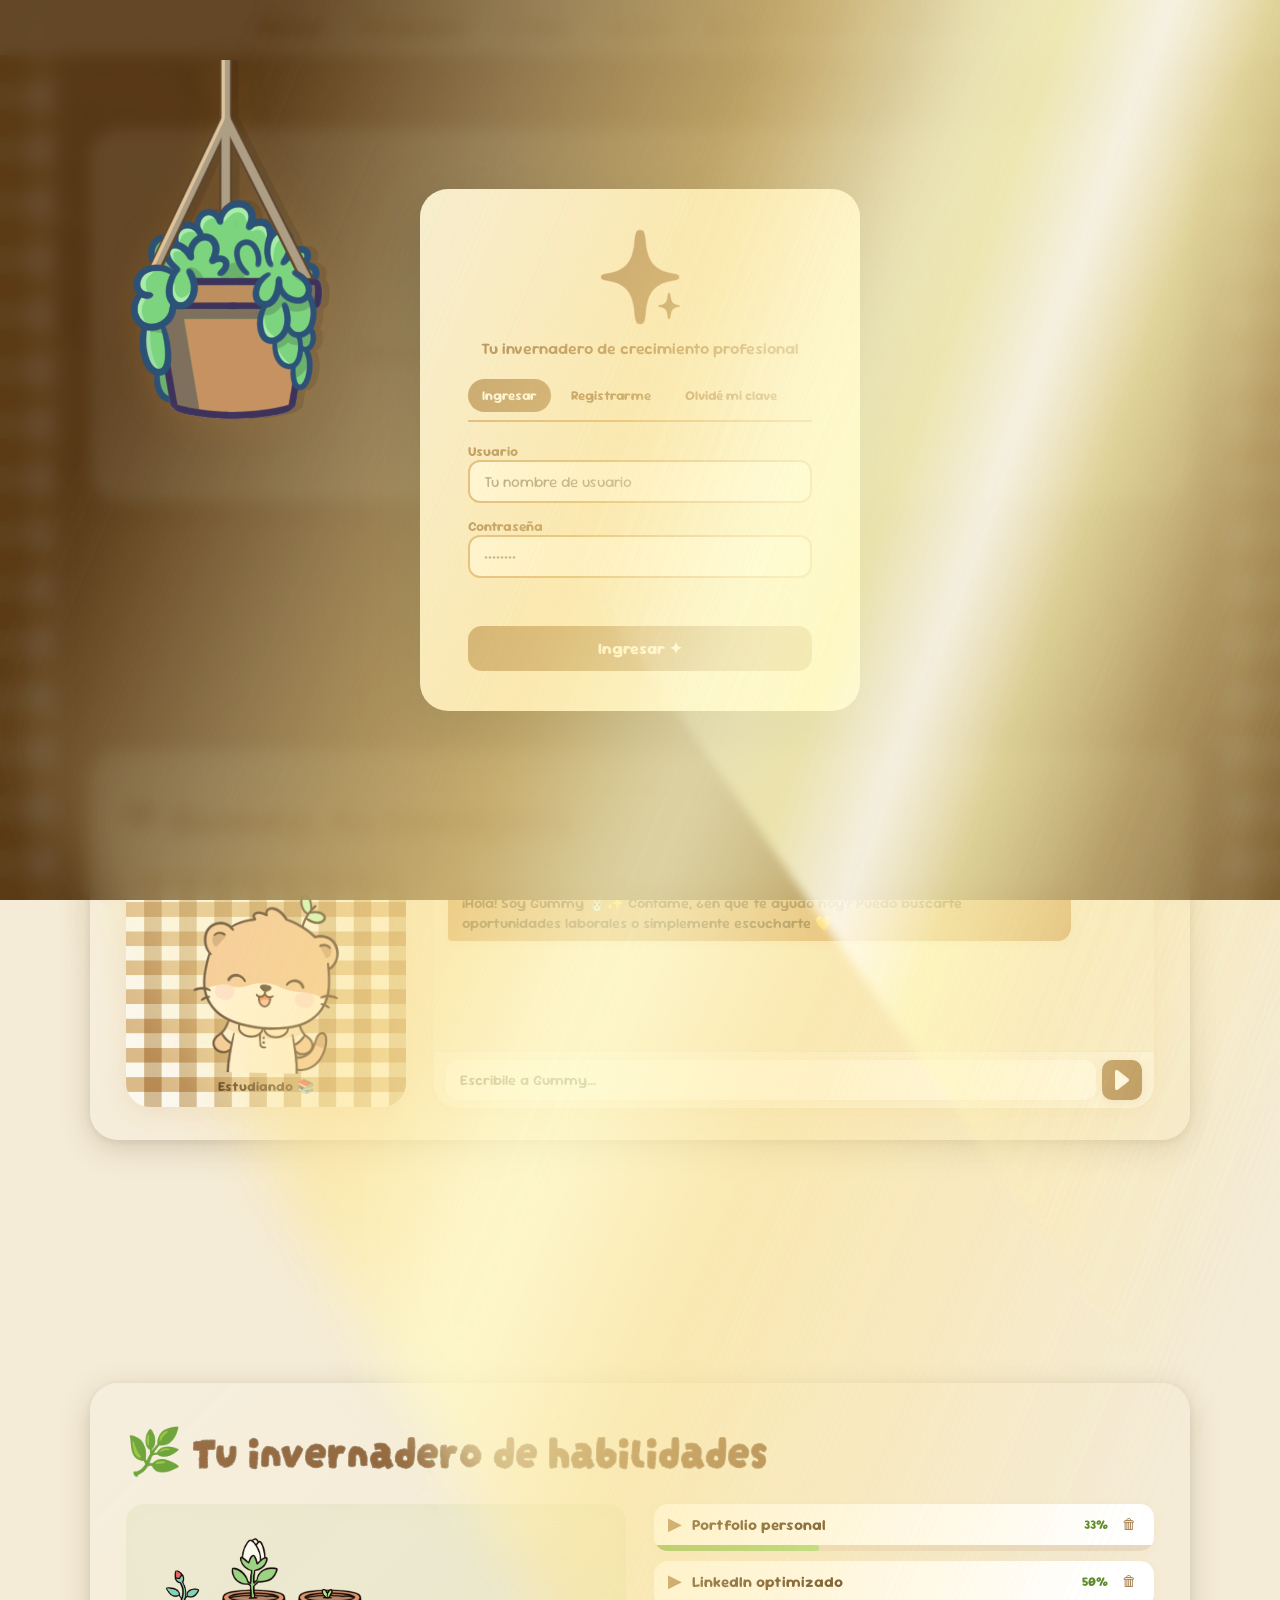
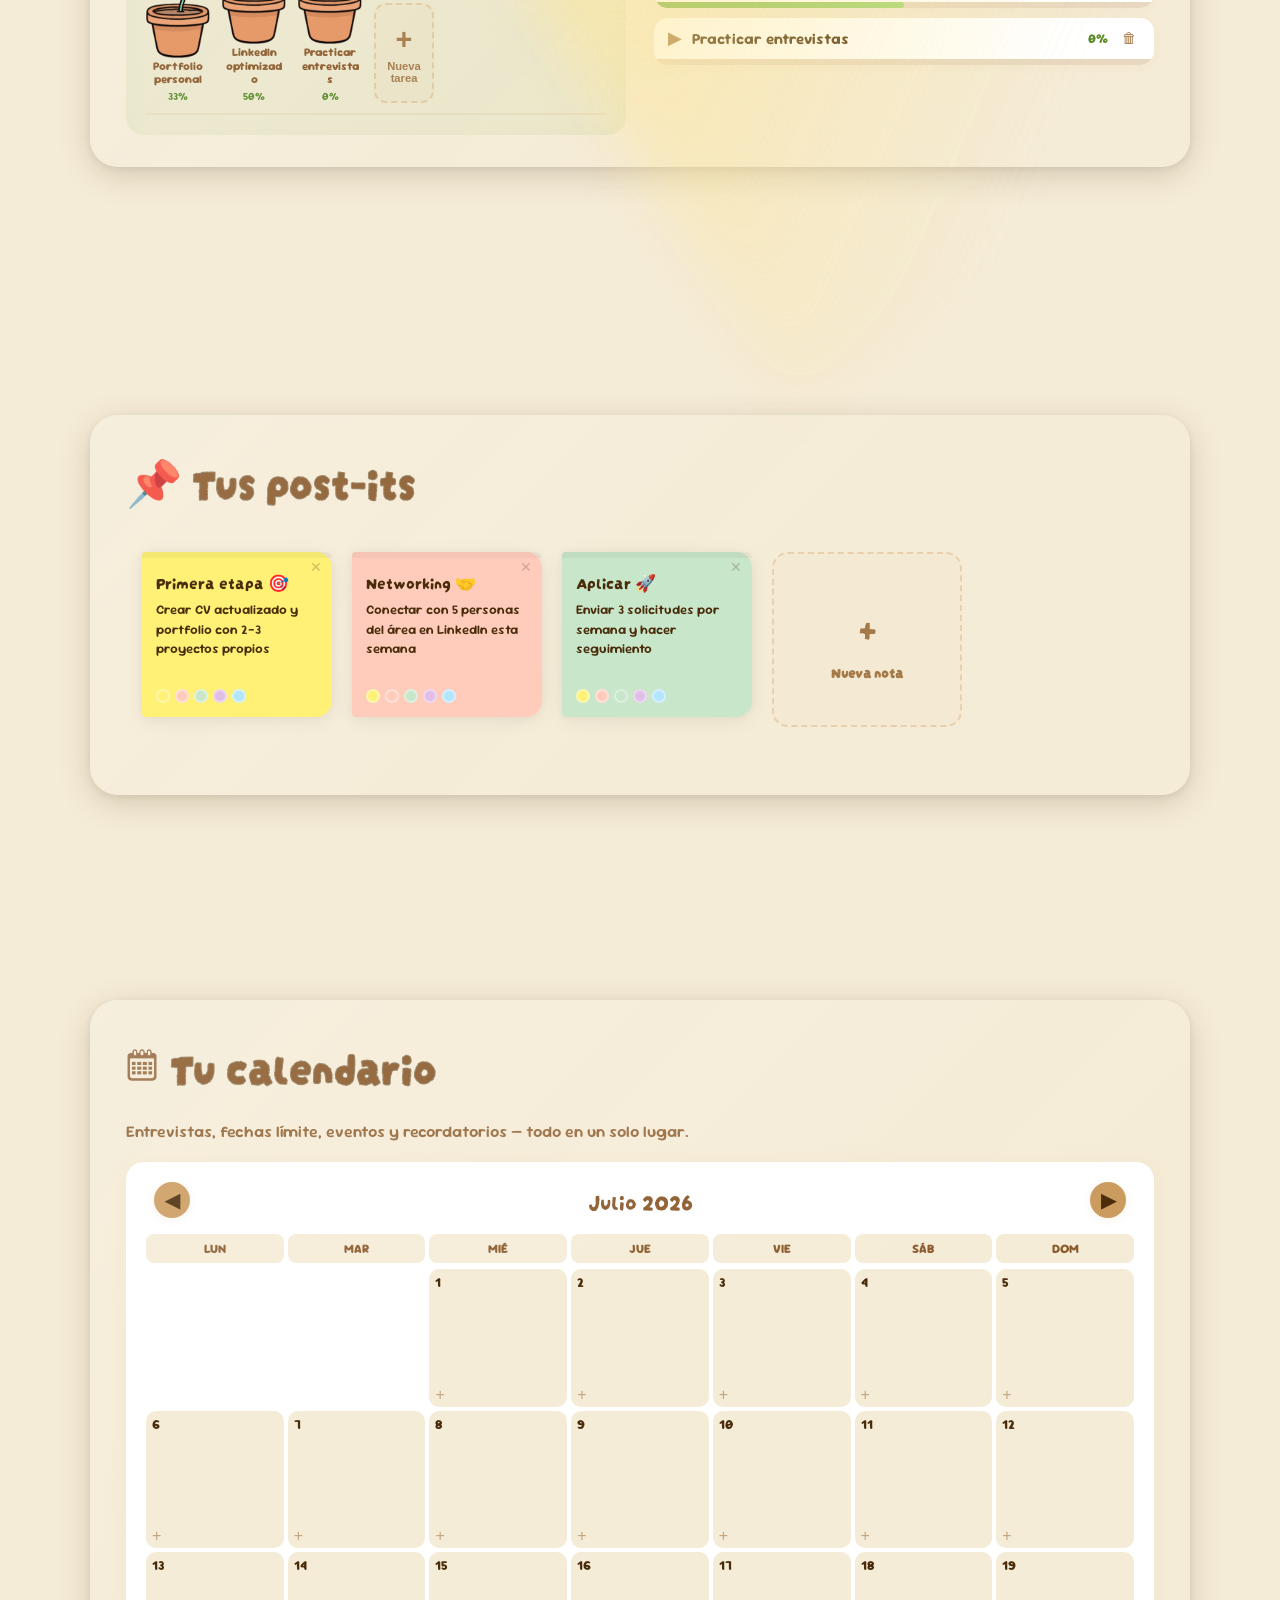
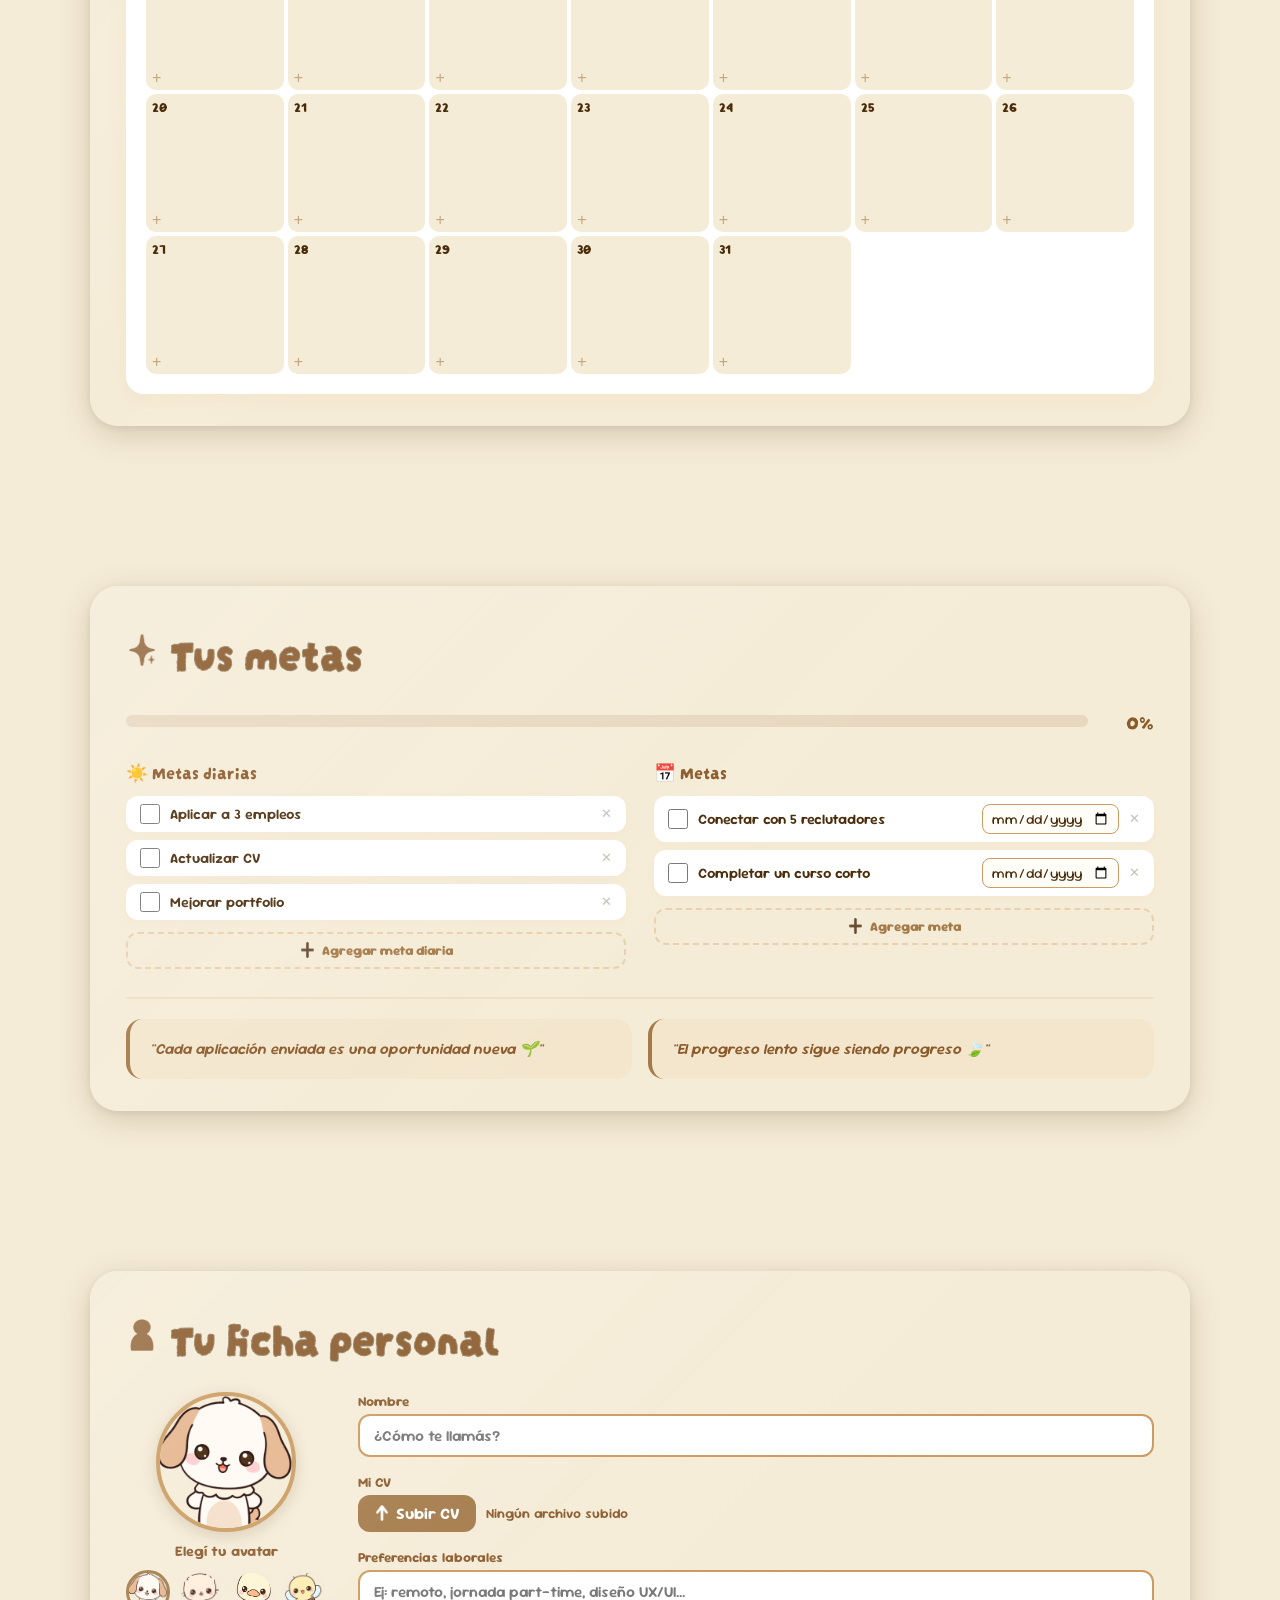
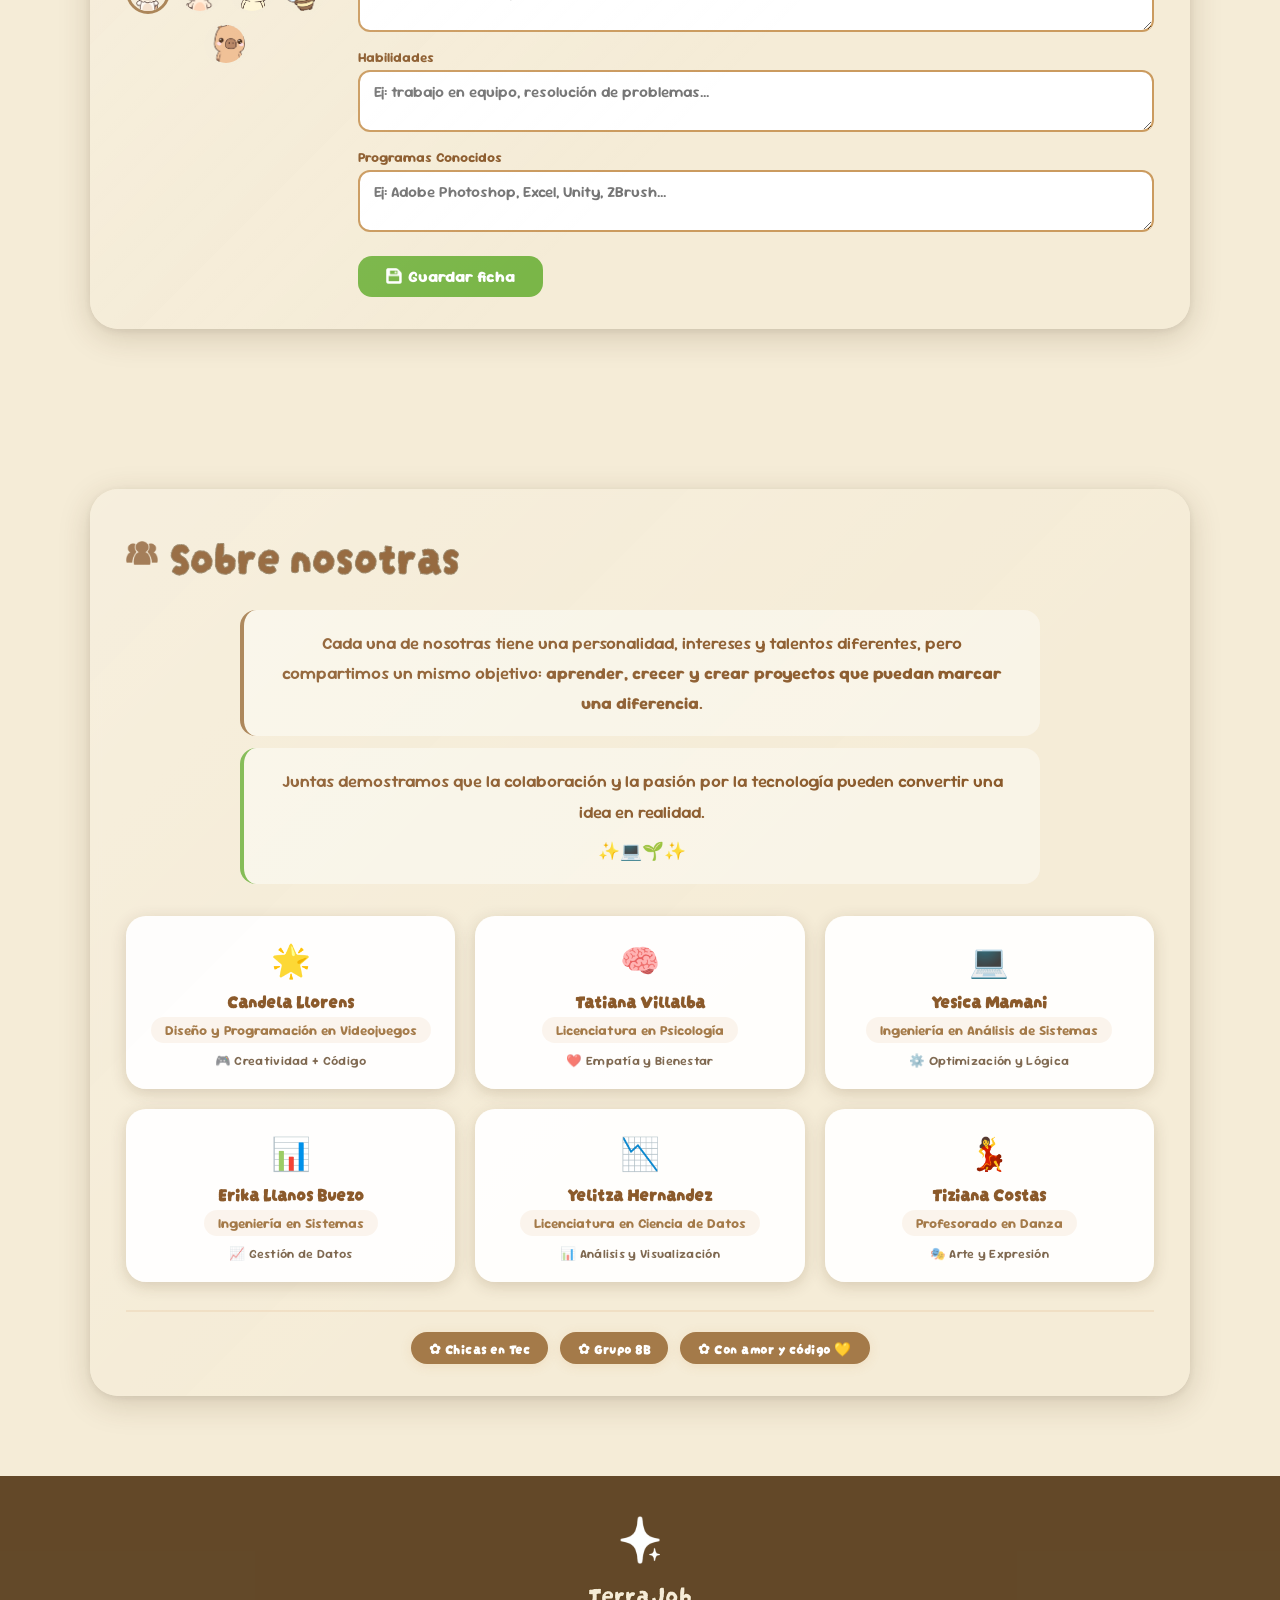
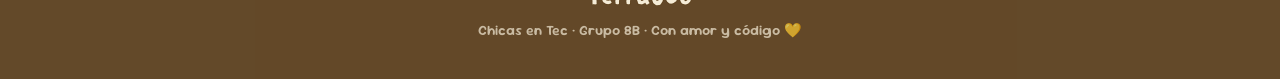
==== commit d482f049: "Ajustes" ====
--- a/MainStructure.html
+++ b/MainStructure.html
@@ -344,47 +344,74 @@
     </div>
   </section>
 
-  <!-- SECCIÓN 8: SOBRE NOSOTRAS -->
+  <!-- ─────────────────────────────────────────────────────────────
+       SECCIÓN 8: SOBRE NOSOTRAS (MEJORADA Y PROLIJA)
+  ────────────────────────────────────────────────────────────── -->
   <section class="section bg-nosotras" id="section-nosotras">
     <div class="card nosotras-card reveal">
       <div class="section-title"><img src="icon-about.png" alt="Sobre nosotras" class="section-icon"> Sobre nosotras</div>
 
-      <p class="nosotras-texto">
-        Cada una de nosotras tiene una personalidad, intereses y talentos diferentes, pero compartimos un mismo objetivo:
-        aprender, crecer y crear proyectos que puedan marcar una diferencia. Juntas demostramos que la colaboración y la pasión
-        por la tecnología pueden convertir una idea en realidad. 
-      </p>
-
-    <div class="equipo-grid">
-      <article class="integrante-card">
-        <h3> 🌟Candela Llorens</h3>
-        <p class="integrante-rol"> Estudiante de Diseño y Programación en Videojuegos</p>
-      </article>
-
-        <article class="integrante-card">
-          <h3>🧠 Tatiana Villalba</h3>
-          <p class="integrante-rol">📚 Estudiante de Licenciatura en Psicología</p>
-        </article>
-
-        <article class="integrante-card">
-          <h3>💻 Yesica Mamani</h3>
-          <p class="integrante-rol">⚙️ Estudiante de Ingeniería en Análisis de Sistemas</p>
-        </article>
-
-        <article class="integrante-card">
-          <h3>📊 Erika Llanos Buezo</h3>
-          <p class="integrante-rol">📈 Estudiante de Ingeniería en Sistemas</p>
-        </article>
-
-        <article class="integrante-card">
-          <h3>📉 Yelitza Hernandez</h3>
-          <p class="integrante-rol">📊 Estudiante de Licenciatura en Ciencia de Datos</p>
-        </article>
-
-        <article class="integrante-card">
-          <h3>💃 Tiziana Costas</h3>
-          <p class="integrante-rol">🎭 Estudiante de Profesorado en Danza</p>
-        </article>
+      <div class="nosotras-intro">
+        <p class="nosotras-texto">
+          Cada una de nosotras tiene una personalidad, intereses y talentos diferentes, 
+          pero compartimos un mismo objetivo: <strong>aprender, crecer y crear proyectos 
+          que puedan marcar una diferencia</strong>. 
+        </p>
+        <p class="nosotras-texto" style="margin-top: 12px; border-left-color: var(--green);">
+          Juntas demostramos que la colaboración y la pasión por la tecnología pueden 
+          convertir una idea en realidad. <br>
+          <span style="display: inline-block; margin-top: 8px; font-size: 1.1rem;">✨💻🌱✨</span>
+        </p>
+      </div>
+
+      <div class="equipo-grid">
+        <article class="integrante-card">
+          <div class="integrante-emoji">🌟</div>
+          <h3>Candela Llorens</h3>
+          <p class="integrante-rol">Diseño y Programación en Videojuegos</p>
+          <div class="integrante-destacado">🎮 Creatividad + Código</div>
+        </article>
+
+        <article class="integrante-card">
+          <div class="integrante-emoji">🧠</div>
+          <h3>Tatiana Villalba</h3>
+          <p class="integrante-rol">Licenciatura en Psicología</p>
+          <div class="integrante-destacado">❤️ Empatía y Bienestar</div>
+        </article>
+
+        <article class="integrante-card">
+          <div class="integrante-emoji">💻</div>
+          <h3>Yesica Mamani</h3>
+          <p class="integrante-rol">Ingeniería en Análisis de Sistemas</p>
+          <div class="integrante-destacado">⚙️ Optimización y Lógica</div>
+        </article>
+
+        <article class="integrante-card">
+          <div class="integrante-emoji">📊</div>
+          <h3>Erika Llanos Buezo</h3>
+          <p class="integrante-rol">Ingeniería en Sistemas</p>
+          <div class="integrante-destacado">📈 Gestión de Datos</div>
+        </article>
+
+        <article class="integrante-card">
+          <div class="integrante-emoji">📉</div>
+          <h3>Yelitza Hernandez</h3>
+          <p class="integrante-rol">Licenciatura en Ciencia de Datos</p>
+          <div class="integrante-destacado">📊 Análisis y Visualización</div>
+        </article>
+
+        <article class="integrante-card">
+          <div class="integrante-emoji">💃</div>
+          <h3>Tiziana Costas</h3>
+          <p class="integrante-rol">Profesorado en Danza</p>
+          <div class="integrante-destacado">🎭 Arte y Expresión</div>
+        </article>
+      </div>
+
+      <div class="nosotras-footer">
+        <span class="nosotras-tag">✿ Chicas en Tec</span>
+        <span class="nosotras-tag">✿ Grupo 8B</span>
+        <span class="nosotras-tag">✿ Con amor y código 💛</span>
       </div>
     </div>
   </section>
--- a/MainStyle.css
+++ b/MainStyle.css
@@ -1907,4 +1907,167 @@
     50% { transform: rotate(1deg); }
     100% { transform: rotate(-1deg); }
   }
+}
+/* ── SOBRE NOSOTRAS (MEJORADA Y PROLIJA) ── */
+.nosotras-card { max-width: 1100px; }
+
+.nosotras-intro {
+  margin-bottom: 32px;
+}
+
+.nosotras-texto {
+  font-size: 1.05rem;
+  font-weight: 600;
+  color: var(--caramel-dark);
+  text-align: center;
+  max-width: 800px;
+  margin: 0 auto;
+  line-height: 1.8;
+  background: rgba(255,255,255,0.4);
+  padding: 18px 28px;
+  border-radius: 16px;
+  border-left: 4px solid var(--caramel);
+}
+
+.nosotras-texto strong {
+  color: var(--caramel-dark);
+  font-weight: 800;
+}
+
+.equipo-grid {
+  display: grid;
+  grid-template-columns: repeat(3, 1fr);
+  gap: 20px;
+  margin-bottom: 28px;
+}
+
+.integrante-card {
+  background: rgba(255,255,255,0.92);
+  border-radius: 20px;
+  padding: 24px 20px 20px;
+  text-align: center;
+  box-shadow: 0 4px 16px var(--shadow);
+  transition: transform 0.3s ease, box-shadow 0.3s ease;
+  border: none;
+  position: relative;
+  overflow: hidden;
+}
+
+.integrante-card::after {
+  content: '';
+  position: absolute;
+  bottom: 0;
+  left: 0;
+  right: 0;
+  height: 4px;
+  background: linear-gradient(90deg, var(--caramel), var(--green), var(--caramel-light));
+  opacity: 0;
+  transition: opacity 0.3s ease;
+}
+
+.integrante-card:hover {
+  transform: translateY(-6px) scale(1.02);
+  box-shadow: 0 8px 28px rgba(200, 133, 58, 0.18);
+}
+
+.integrante-card:hover::after {
+  opacity: 1;
+}
+
+.integrante-emoji {
+  font-size: 2rem;
+  margin-bottom: 6px;
+  display: block;
+}
+
+.integrante-card h3 {
+  font-family: var(--font-display);
+  font-size: 1.15rem;
+  color: var(--caramel-dark);
+  margin-bottom: 4px;
+}
+
+.integrante-rol {
+  color: var(--caramel);
+  font-weight: 700;
+  font-size: 0.85rem;
+  background: rgba(200, 133, 58, 0.08);
+  padding: 4px 14px;
+  border-radius: 999px;
+  display: inline-block;
+  margin-bottom: 6px;
+}
+
+.integrante-destacado {
+  font-size: 0.78rem;
+  font-weight: 600;
+  color: var(--brown-dark);
+  opacity: 0.7;
+  margin-top: 4px;
+  letter-spacing: 0.3px;
+}
+
+.nosotras-footer {
+  display: flex;
+  flex-wrap: wrap;
+  justify-content: center;
+  gap: 12px;
+  margin-top: 8px;
+  padding-top: 20px;
+  border-top: 2px solid rgba(200, 133, 58, 0.12);
+}
+
+.nosotras-tag {
+  background: var(--caramel);
+  color: white;
+  font-family: var(--font-display);
+  font-size: 0.85rem;
+  padding: 6px 18px;
+  border-radius: 999px;
+  font-weight: 700;
+  letter-spacing: 0.5px;
+  box-shadow: 0 2px 12px rgba(200, 133, 58, 0.15);
+}
+
+/* ── RESPONSIVE ── */
+@media (max-width: 768px) {
+  .equipo-grid {
+    grid-template-columns: 1fr 1fr;
+    gap: 14px;
+  }
+
+  .nosotras-texto {
+    font-size: 0.95rem;
+    padding: 14px 18px;
+  }
+
+  .integrante-card {
+    padding: 18px 14px 16px;
+  }
+
+  .integrante-card h3 {
+    font-size: 1rem;
+  }
+
+  .integrante-emoji {
+    font-size: 1.6rem;
+  }
+
+  .nosotras-tag {
+    font-size: 0.75rem;
+    padding: 4px 14px;
+  }
+}
+
+@media (max-width: 480px) {
+  .equipo-grid {
+    grid-template-columns: 1fr;
+    gap: 12px;
+  }
+
+  .nosotras-texto {
+    font-size: 0.9rem;
+    padding: 12px 16px;
+    border-left-width: 3px;
+  }
 }
